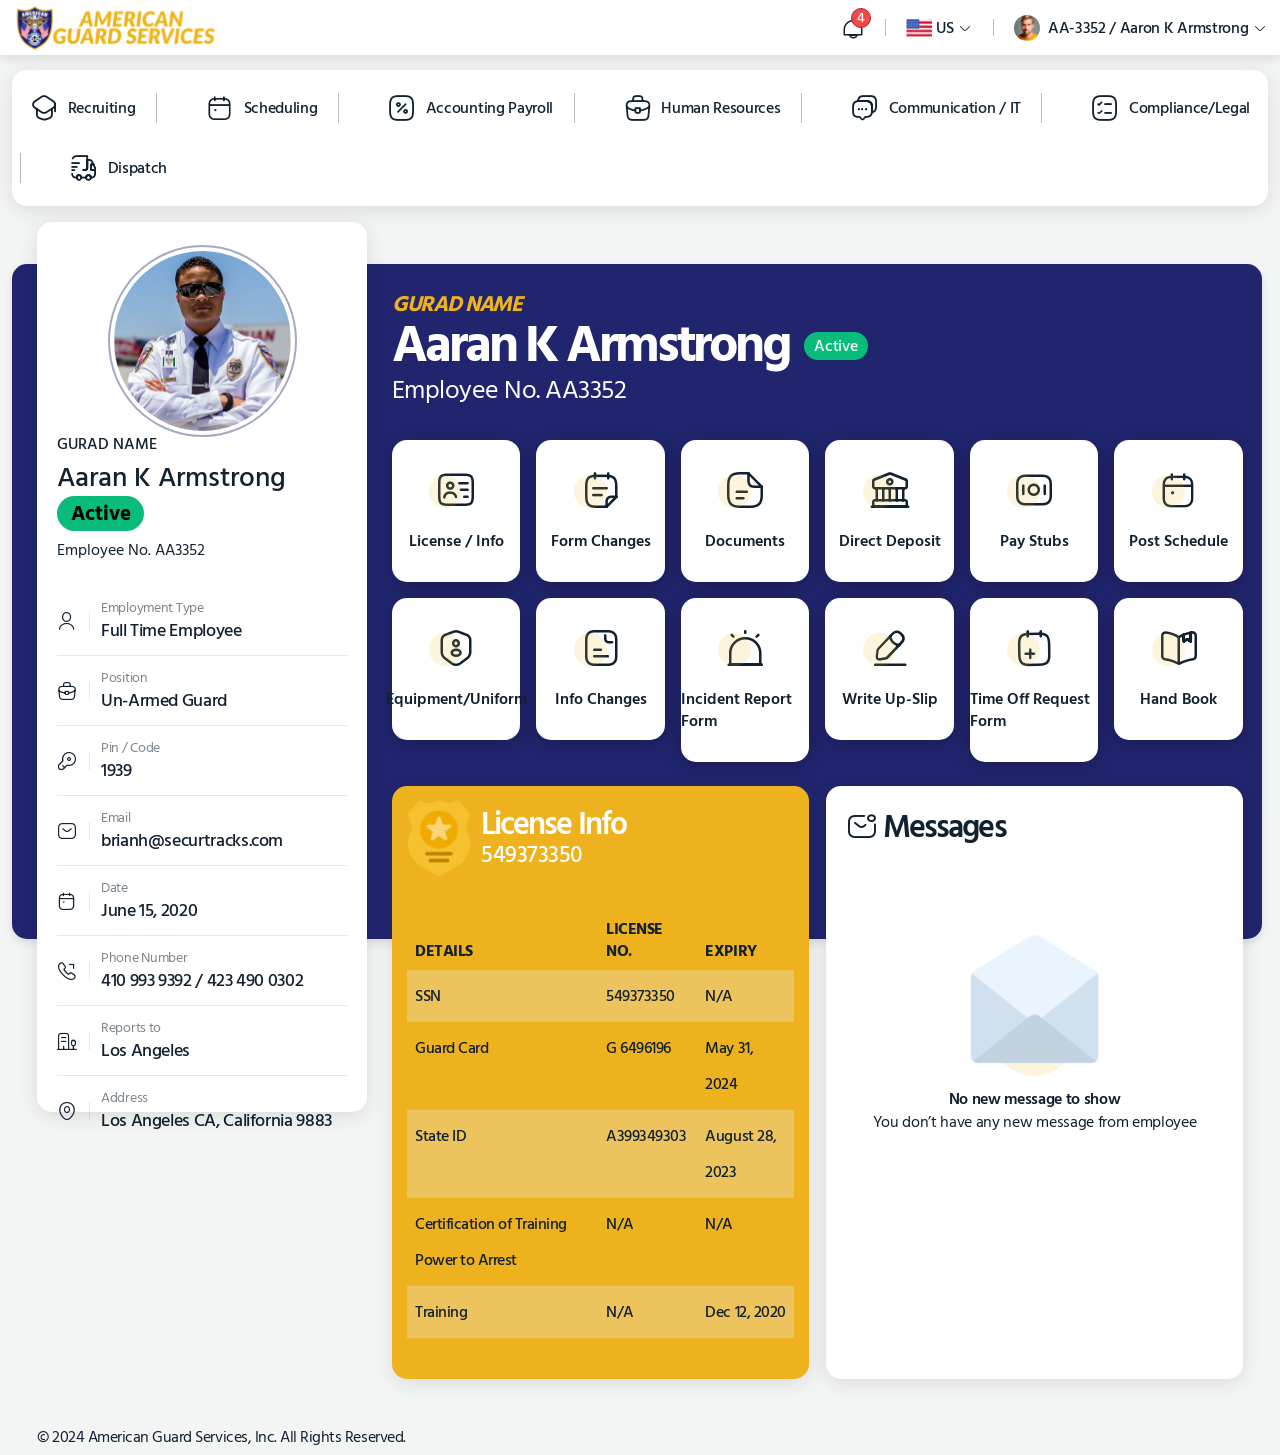
==== index.html @ 7088bd70 "files added" ====
<!DOCTYPE html>
<html lang="en">

<head>
    <meta charset="UTF-8" />
    <meta name="viewport" content="width=device-width, initial-scale=1.0" />
    <title>AGS</title>
    <link rel="stylesheet" href="../assets/styles/style.css" />
    <link href="https://file.myfontastic.com/HDX6MTUE9ffdudv8b3cxH4/icons.css" rel="stylesheet" />
</head>

<body>
    <header>
        <nav class="navbar top-nav">
            <div class="container-fluid">
                <a class="navbar-brand" href="#">
                    <img src="./assets/images/logo.svg" alt="logo" />
                </a>
                <ul class="navbar-nav">
                    <li>
                        <div class="notification">
                            <i class="icon-lamp-1"></i>
                            <span> 4 </span>
                            </d>
                    </li>
                    <li>

                        <div class="dropdown flag-dropdown">
                            <button class="btn dropdown-toggle" type="button" data-bs-toggle="dropdown"
                                aria-expanded="false">
                                <img src="./assets/images/us-flag.svg" alt="us flag" />
                                US
                            </button>
                            <ul class="dropdown-menu">
                                <li>
                                    <a class="dropdown-item" href="#">
                                        <img src="./assets/images/us-flag.svg" alt="us flag" />
                                        US
                                    </a>
                                </li>
                                <li>
                                    <a class="dropdown-item" href="#">
                                        <img src="./assets/images/canada.png" alt="us flag" />
                                        Canada
                                    </a>
                                </li>
                                <li>
                                    <a class="dropdown-item" href="#">
                                        <img src="./assets/images/denmark.png" alt="us flag" />
                                        Denmark
                                    </a>
                                </li>
                                <li>
                                    <a class="dropdown-item" href="#">
                                        <img src="./assets/images/france.png" alt="us flag" />
                                        France
                                    </a>
                                </li>
                                <li>
                                    <a class="dropdown-item" href="#">
                                        <img src="./assets/images/germany.png" alt="us flag" />
                                        Germany
                                    </a>
                                </li>
                                <li>
                                    <a class="dropdown-item" href="#">
                                        <img src="./assets/images/mexico.png" alt="us flag" />
                                        Mexio
                                    </a>
                                </li>
                                <li>
                                    <a class="dropdown-item" href="#">
                                        <img src="./assets/images/saudi-arabia.png" alt="us flag" />
                                        Saudi
                                    </a>
                                </li>
                                <li>
                                    <a class="dropdown-item" href="#">
                                        <img src="./assets/images/netherlands.png" alt="us flag" />
                                        Netherlands
                                    </a>
                                </li>
                                <li>
                                    <a class="dropdown-item" href="#">
                                        <img src="./assets/images/brazil.png" alt="us flag" />
                                        Brazil
                                    </a>
                                </li>
                                <li>
                                    <a class="dropdown-item" href="#">
                                        <img src="./assets/images/china.png" alt="us flag" />
                                        China
                                    </a>
                                </li>

                                <li>
                                    <a class="dropdown-item" href="#">
                                        <img src="./assets/images/european-union.png" alt="us flag" />
                                        EU Union
                                    </a>
                                </li>
                                <li>
                                    <a class="dropdown-item" href="#">
                                        <img src="./assets/images/pakistan.png" alt="us flag" />
                                        Pakistan
                                    </a>
                                </li>
                                <li>
                                    <a class="dropdown-item" href="#">
                                        <img src="./assets/images/palestine.png" alt="us flag" />
                                        Palestine
                                    </a>
                                </li>
                                <li>
                                    <a class="dropdown-item" href="#">
                                        <img src="./assets/images/philippines.png" alt="us flag" />
                                        Philippines
                                    </a>
                                </li>
                                <li>
                                    <a class="dropdown-item" href="#">
                                        <img src="./assets/images/sweden.png" alt="us flag" />
                                        Sweden
                                    </a>
                                </li>
                                <li>
                                    <a class="dropdown-item" href="#">
                                        <img src="./assets/images/united-arab-emirates.png" alt="us flag" />
                                        Arab Emirates
                                    </a>
                                </li>
                                <li>
                                    <a class="dropdown-item" href="#">
                                        <img src="./assets/images/united-kingdom.png" alt="us flag" />
                                        UK
                                    </a>
                                </li>
                            </ul>
                        </div>
                    </li>
                    <li>

                        <div class="dropdown flag-dropdown">
                            <button class="btn dropdown-toggle" type="button" data-bs-toggle="dropdown"
                                aria-expanded="false">
                                <img src="./assets/images/avatar.svg" class="me-2 rounded-5" alt="user avatar" />
                                <span class="avatar-user"> AA-3352 / Aaron K Armstrong </span>
                            </button>
                            <ul class="dropdown-menu right">
                                <li><a class="dropdown-item" href="#">Action</a></li>
                                <li><a class="dropdown-item" href="#">Another action</a></li>
                                <li><a class="dropdown-item" href="#">Something else here</a></li>
                            </ul>
                        </div>
                    </li>
                </ul>
            </div>
        </nav>
    </header>
    <div class="container-fluid mobile-menu">
        <!-- Toggle Button -->
        <button class="navbar-toggler d-lg-none d-xl-none d-md-none" type="button" data-bs-toggle="collapse"
            data-bs-target="#navbarMenu" aria-controls="navbarMenu" aria-expanded="false"
            aria-label="Toggle navigation">
            <span>
                <i class="icon-element-3"></i>
                Menu
            </span>
        </button>
        <!-- Menu -->
        <div class="collapse navbar-collapse d-md-block d-lg-block d-xl-block" id="navbarMenu">
            <div class="main_menu">
                <ul class="navbar-nav d-flex flex-wrap">
                    <li class="nav-item">
                        <a class="nav-link" href="#">
                            <i class="icon-teacher"></i> Recruiting
                        </a>
                    </li>
                    <li class="nav-item">
                        <a class="nav-link" href="#">
                            <i class="icon-calendar-3"></i> Scheduling
                        </a>
                    </li>
                    <li class="nav-item">
                        <a class="nav-link" href="#">
                            <i class="icon-percentage-square"></i> Accounting Payroll
                        </a>
                    </li>
                    <li class="nav-item">
                        <a class="nav-link" href="#">
                            <i class="icon-briefcase"></i> Human Resources
                        </a>
                    </li>
                    <li class="nav-item">
                        <a class="nav-link" href="#">
                            <i class="icon-messages"></i> Communication / IT
                        </a>
                    </li>
                    <li class="nav-item">
                        <a class="nav-link" href="#">
                            <i class="icon-task-square"></i> Compliance/Legal
                        </a>
                    </li>
                    <li class="nav-item">
                        <a class="nav-link" href="#">
                            <i class="icon-truck-fast"></i> Dispatch
                        </a>
                    </li>
                </ul>
            </div>
        </div>
    </div>
    <div class="container-fluid position-relative">
        <div class="backdrop"></div>
        <div class="d-flex align-content-center mt-3 flex-wrap position-relative z-1">
            <div class="side_panel">
                <div class="text-center">
                    <img src="./assets/images/profile_img.svg" class="rounded" alt="...">
                </div>
                <div class="heading">
                    <h6>GURAD NAME</h6>
                    <h3>Aaran K Armstrong
                        <span class="badge rounded-pill text-bg-success">Active</span>
                    </h3>
                    <p>Employee No. AA3352</p>
                </div>

                <ul class="profile_detail">
                    <li>
                        <i class="icon-user"></i>
                        <div>
                            <span>Employment Type</span>
                            Full Time Employee
                        </div>
                    </li>
                    <li>
                        <i class="icon-briefcase"></i>
                        <div>
                            <span>Position</span>
                            Un-Armed Guard
                        </div>
                    </li>
                    <li>
                        <i class="icon-key"></i>
                        <div>
                            <span>Pin / Code</span>
                            1939
                        </div>
                    </li>
                    <li>
                        <i class="icon-sms"></i>
                        <div>
                            <span>Email</span>
                            brianh@securtracks.com
                        </div>
                    </li>
                    <li>
                        <i class="icon-calendar-3"></i>
                        <div>
                            <span>Date</span>
                            June 15, 2020
                        </div>
                    </li>
                    <li>
                        <i class="icon-call-outgoing"></i>
                        <div>
                            <span>Phone Number</span>
                            410 993 9392 / 423 490 0302
                        </div>
                    </li>
                    <li>
                        <i class="icon-building-4"></i>
                        <div>
                            <span>Reports to</span>
                            Los Angeles
                        </div>
                    </li>
                    <li>
                        <i class="icon-location"></i>
                        <div>
                            <span>Address</span>
                            Los Angeles CA, California 9883
                        </div>
                    </li>
                </ul>

            </div>
            <div class="content_panel">
                <div class="heading">
                    <h6>GURAD NAME</h6>
                    <h3>Aaran K Armstrong
                        <span class="badge rounded-pill text-bg-success">Active</span>
                    </h3>
                    <p>Employee No. AA3352</p>
                </div>
                <div class="row g-3 mt-3">
                    <div class="col-xl-2 col-lg-2 col-md-4 col-12">
                        <div class="white_box">
                            <i class="icon-personalcard"></i>
                            <p>License / Info</p>
                        </div>
                    </div>
                    <div class="col-xl-2 col-lg-2 col-md-4 col-12">
                        <div class="white_box">
                            <i class="icon-stickynote"></i>
                            <p>Form Changes</p>
                        </div>
                    </div>
                    <div class="col-xl-2 col-lg-2 col-md-4 col-12">
                        <div class="white_box">
                            <i class="icon-document-text-1"></i>
                            <p>Documents</p>
                        </div>
                    </div>
                    <div class="col-xl-2 col-lg-2 col-md-4 col-12">
                        <div class="white_box">
                            <i class="icon-bank"></i>
                            <p>Direct Deposit</p>
                        </div>
                    </div>
                    <div class="col-xl-2 col-lg-2 col-md-4 col-12">
                        <div class="white_box">
                            <i class="icon-money"></i>
                            <p>Pay Stubs</p>
                        </div>
                    </div>
                    <div class="col-xl-2 col-lg-2 col-md-4 col-12">
                        <div class="white_box">
                            <i class="icon-calendar-3"></i>
                            <p>Post Schedule</p>
                        </div>
                    </div>


                    <div class="col-xl-2 col-lg-2 col-md-4 col-12">
                        <div class="white_box">
                            <i class="icon-security-user"></i>
                            <p>Equipment/Uniform</p>
                        </div>
                    </div>
                    <div class="col-xl-2 col-lg-2 col-md-4 col-12">
                        <div class="white_box">
                            <i class="icon-document-text"></i>
                            <p>Info Changes</p>
                        </div>
                    </div>
                    <div class="col-xl-2 col-lg-2 col-md-4 col-12">
                        <div class="white_box">
                            <i class="icon-alarm"></i>
                            <p>Incident Report Form</p>
                        </div>
                    </div>
                    <div class="col-xl-2 col-lg-2 col-md-4 col-12">
                        <div class="white_box">
                            <i class="icon-edit-2"></i>
                            <p>Write Up-Slip</p>
                        </div>
                    </div>
                    <div class="col-xl-2 col-lg-2 col-md-4 col-12">
                        <div class="white_box">
                            <i class="icon-note-add"></i>
                            <p>Time Off Request Form</p>
                        </div>
                    </div>
                    <div class="col-xl-2 col-lg-2 col-md-4 col-12">
                        <div class="white_box">
                            <i class="icon-book-saved"></i>
                            <p>Hand Book</p>
                        </div>
                    </div>

                </div>
                <div class="row gx-5 mt-4 info-container">
                    <div class="col-6 license-container">
                        <div class="d-flex align-items-center">
                            <span>
                                <img src="./assets/images/police-badge.svg" alt="">
                            </span>
                            <span>
                                <h4>
                                    License Info
                                </h4>
                                <h6>
                                    549373350
                                </h6>
                            </span>
                        </div>
                        <table class="table table-striped">
                            <thead>
                                <tr>
                                    <th scope="col">Details</th>
                                    <th scope="col">License No.</th>
                                    <th scope="col">Expiry</th>
                                </tr>
                            </thead>
                            <tbody>
                                <tr>
                                    <td>SSN</td>
                                    <td>549373350</td>
                                    <td>N/A</td>
                                </tr>
                                <tr>
                                    <td>Guard Card</td>
                                    <td>G 6496196</td>
                                    <td>May 31, 2024</td>
                                </tr>
                                <tr>
                                    <td>State ID</td>
                                    <td>A399349303</td>
                                    <td>August 28, 2023</td>
                                </tr>
                                <tr>
                                    <td>Certification of Training Power to Arrest </td>
                                    <td>N/A</td>
                                    <td>N/A</td>
                                </tr>
                                <tr>
                                    <td>Training</td>
                                    <td>N/A</td>
                                    <td>Dec 12, 2020</td>
                                </tr>
                            </tbody>
                        </table>
                    </div>
                    <div class="col-6 inbox-container">
                        <div class="d-flex align-items-center">
                            <i class="icon-sms-notification"></i>
                            <h4>Messages</h4>
                        </div>
                        <div class="inbox">
                            <div class="email-img">
                                <img src="./assets/images/open-email.svg" alt="">
                            </div>
                            <h6>
                                No new message to show
                            </h6>
                            <p>
                                You don’t have any new message from employee
                            </p>
                        </div>
                    </div>
                </div>
            </div>
        </div>

    </div>


    <footer>
        <div class="container-fluid">
            <p>© 2024 American Guard Services, Inc. All Rights Reserved.</p>
        </div>
    </footer>


    <script src="./node_modules/bootstrap/dist/js/bootstrap.min.js"></script>
    <script src="./node_modules/bootstrap/dist/js/bootstrap.bundle.js"></script>
</body>

</html>
---- assets/styles/style.css ----
@charset "UTF-8";
@import url("https://fonts.googleapis.com/css2?family=Hind+Madurai:wght@300;400;500;600;700&display=swap");
@import "./font-icon.css";
/*!
 * Bootstrap  v5.3.3 (https://getbootstrap.com/)
 * Copyright 2011-2024 The Bootstrap Authors
 * Licensed under MIT (https://github.com/twbs/bootstrap/blob/main/LICENSE)
 */
:root,
[data-bs-theme=light] {
  --bs-blue: #0d6efd;
  --bs-indigo: #6610f2;
  --bs-purple: #6f42c1;
  --bs-pink: #d63384;
  --bs-red: #dc3545;
  --bs-orange: #fd7e14;
  --bs-yellow: #EEB21E;
  --bs-green: #0ABC7C;
  --bs-teal: #20c997;
  --bs-cyan: #0dcaf0;
  --bs-black: #000;
  --bs-white: #fff;
  --bs-gray: #6c757d;
  --bs-gray-dark: #343a40;
  --bs-gray-100: #f3f4f4;
  --bs-gray-200: #e9ecef;
  --bs-gray-300: #dee2e6;
  --bs-gray-400: #ced4da;
  --bs-gray-500: #adb5bd;
  --bs-gray-600: #6c757d;
  --bs-gray-700: #495057;
  --bs-gray-800: #343a40;
  --bs-gray-900: #112130;
  --bs-primary: #0d6efd;
  --bs-secondary: #6c757d;
  --bs-success: #0ABC7C;
  --bs-info: #0dcaf0;
  --bs-warning: #EEB21E;
  --bs-danger: #dc3545;
  --bs-light: #f3f4f4;
  --bs-dark: #112130;
  --bs-primary-rgb: 13, 110, 253;
  --bs-secondary-rgb: 108, 117, 125;
  --bs-success-rgb: 10, 188, 124;
  --bs-info-rgb: 13, 202, 240;
  --bs-warning-rgb: 238, 178, 30;
  --bs-danger-rgb: 220, 53, 69;
  --bs-light-rgb: 243, 244, 244;
  --bs-dark-rgb: 17, 33, 48;
  --bs-primary-text-emphasis: #052c65;
  --bs-secondary-text-emphasis: #2b2f32;
  --bs-success-text-emphasis: #044b32;
  --bs-info-text-emphasis: #055160;
  --bs-warning-text-emphasis: #5f470c;
  --bs-danger-text-emphasis: #58151c;
  --bs-light-text-emphasis: #495057;
  --bs-dark-text-emphasis: #495057;
  --bs-primary-bg-subtle: #cfe2ff;
  --bs-secondary-bg-subtle: #e2e3e5;
  --bs-success-bg-subtle: #cef2e5;
  --bs-info-bg-subtle: #cff4fc;
  --bs-warning-bg-subtle: #fcf0d2;
  --bs-danger-bg-subtle: #f8d7da;
  --bs-light-bg-subtle: #f9fafa;
  --bs-dark-bg-subtle: #ced4da;
  --bs-primary-border-subtle: #9ec5fe;
  --bs-secondary-border-subtle: #c4c8cb;
  --bs-success-border-subtle: #9de4cb;
  --bs-info-border-subtle: #9eeaf9;
  --bs-warning-border-subtle: #f8e0a5;
  --bs-danger-border-subtle: #f1aeb5;
  --bs-light-border-subtle: #e9ecef;
  --bs-dark-border-subtle: #adb5bd;
  --bs-white-rgb: 255, 255, 255;
  --bs-black-rgb: 0, 0, 0;
  --bs-font-sans-serif: system-ui, -apple-system, "Segoe UI", Roboto, "Helvetica Neue", "Noto Sans", "Liberation Sans", Arial, sans-serif, "Apple Color Emoji", "Segoe UI Emoji", "Segoe UI Symbol", "Noto Color Emoji";
  --bs-font-monospace: SFMono-Regular, Menlo, Monaco, Consolas, "Liberation Mono", "Courier New", monospace;
  --bs-gradient: linear-gradient(180deg, rgba(255, 255, 255, 0.15), rgba(255, 255, 255, 0));
  --bs-body-font-family: var(--bs-font-sans-serif);
  --bs-body-font-size: 1rem;
  --bs-body-font-weight: 400;
  --bs-body-line-height: 1.5;
  --bs-body-color: #112130;
  --bs-body-color-rgb: 17, 33, 48;
  --bs-body-bg: #f3f4f4;
  --bs-body-bg-rgb: 243, 244, 244;
  --bs-emphasis-color: #000;
  --bs-emphasis-color-rgb: 0, 0, 0;
  --bs-secondary-color: rgba(17, 33, 48, 0.75);
  --bs-secondary-color-rgb: 17, 33, 48;
  --bs-secondary-bg: #e9ecef;
  --bs-secondary-bg-rgb: 233, 236, 239;
  --bs-tertiary-color: rgba(17, 33, 48, 0.5);
  --bs-tertiary-color-rgb: 17, 33, 48;
  --bs-tertiary-bg: #f3f4f4;
  --bs-tertiary-bg-rgb: 243, 244, 244;
  --bs-heading-color: inherit;
  --bs-link-color: #0d6efd;
  --bs-link-color-rgb: 13, 110, 253;
  --bs-link-decoration: underline;
  --bs-link-hover-color: #0a58ca;
  --bs-link-hover-color-rgb: 10, 88, 202;
  --bs-code-color: #d63384;
  --bs-highlight-color: #112130;
  --bs-highlight-bg: #fcf0d2;
  --bs-border-width: 1px;
  --bs-border-style: solid;
  --bs-border-color: #dee2e6;
  --bs-border-color-translucent: rgba(0, 0, 0, 0.175);
  --bs-border-radius: 0.375rem;
  --bs-border-radius-sm: 0.25rem;
  --bs-border-radius-lg: 0.5rem;
  --bs-border-radius-xl: 1rem;
  --bs-border-radius-xxl: 2rem;
  --bs-border-radius-2xl: var(--bs-border-radius-xxl);
  --bs-border-radius-pill: 50rem;
  --bs-box-shadow: 0 0.5rem 1rem rgba(0, 0, 0, 0.15);
  --bs-box-shadow-sm: 0 0.125rem 0.25rem rgba(0, 0, 0, 0.075);
  --bs-box-shadow-lg: 0 1rem 3rem rgba(0, 0, 0, 0.175);
  --bs-box-shadow-inset: inset 0 1px 2px rgba(0, 0, 0, 0.075);
  --bs-focus-ring-width: 0.25rem;
  --bs-focus-ring-opacity: 0.25;
  --bs-focus-ring-color: rgba(13, 110, 253, 0.25);
  --bs-form-valid-color: #0ABC7C;
  --bs-form-valid-border-color: #0ABC7C;
  --bs-form-invalid-color: #dc3545;
  --bs-form-invalid-border-color: #dc3545;
}

[data-bs-theme=dark] {
  color-scheme: dark;
  --bs-body-color: #dee2e6;
  --bs-body-color-rgb: 222, 226, 230;
  --bs-body-bg: #112130;
  --bs-body-bg-rgb: 17, 33, 48;
  --bs-emphasis-color: #fff;
  --bs-emphasis-color-rgb: 255, 255, 255;
  --bs-secondary-color: rgba(222, 226, 230, 0.75);
  --bs-secondary-color-rgb: 222, 226, 230;
  --bs-secondary-bg: #343a40;
  --bs-secondary-bg-rgb: 52, 58, 64;
  --bs-tertiary-color: rgba(222, 226, 230, 0.5);
  --bs-tertiary-color-rgb: 222, 226, 230;
  --bs-tertiary-bg: #232e38;
  --bs-tertiary-bg-rgb: 35, 46, 56;
  --bs-primary-text-emphasis: #6ea8fe;
  --bs-secondary-text-emphasis: #a7acb1;
  --bs-success-text-emphasis: #6cd7b0;
  --bs-info-text-emphasis: #6edff6;
  --bs-warning-text-emphasis: #f5d178;
  --bs-danger-text-emphasis: #ea868f;
  --bs-light-text-emphasis: #f3f4f4;
  --bs-dark-text-emphasis: #dee2e6;
  --bs-primary-bg-subtle: #031633;
  --bs-secondary-bg-subtle: #161719;
  --bs-success-bg-subtle: #022619;
  --bs-info-bg-subtle: #032830;
  --bs-warning-bg-subtle: #302406;
  --bs-danger-bg-subtle: #2c0b0e;
  --bs-light-bg-subtle: #343a40;
  --bs-dark-bg-subtle: #1a1d20;
  --bs-primary-border-subtle: #084298;
  --bs-secondary-border-subtle: #41464b;
  --bs-success-border-subtle: #06714a;
  --bs-info-border-subtle: #087990;
  --bs-warning-border-subtle: #8f6b12;
  --bs-danger-border-subtle: #842029;
  --bs-light-border-subtle: #495057;
  --bs-dark-border-subtle: #343a40;
  --bs-heading-color: inherit;
  --bs-link-color: #6ea8fe;
  --bs-link-hover-color: #8bb9fe;
  --bs-link-color-rgb: 110, 168, 254;
  --bs-link-hover-color-rgb: 139, 185, 254;
  --bs-code-color: #e685b5;
  --bs-highlight-color: #dee2e6;
  --bs-highlight-bg: #5f470c;
  --bs-border-color: #495057;
  --bs-border-color-translucent: rgba(255, 255, 255, 0.15);
  --bs-form-valid-color: #6cd7b0;
  --bs-form-valid-border-color: #6cd7b0;
  --bs-form-invalid-color: #ea868f;
  --bs-form-invalid-border-color: #ea868f;
}

*,
*::before,
*::after {
  box-sizing: border-box;
}

@media (prefers-reduced-motion: no-preference) {
  :root {
    scroll-behavior: smooth;
  }
}

body {
  margin: 0;
  font-family: var(--bs-body-font-family);
  font-size: var(--bs-body-font-size);
  font-weight: var(--bs-body-font-weight);
  line-height: var(--bs-body-line-height);
  color: var(--bs-body-color);
  text-align: var(--bs-body-text-align);
  background-color: var(--bs-body-bg);
  -webkit-text-size-adjust: 100%;
  -webkit-tap-highlight-color: rgba(0, 0, 0, 0);
}

hr {
  margin: 1rem 0;
  color: inherit;
  border: 0;
  border-top: var(--bs-border-width) solid;
  opacity: 0.25;
}

h6, .h6, h5, .h5, h4, .h4, h3, .h3, h2, .h2, h1, .h1 {
  margin-top: 0;
  margin-bottom: 0.5rem;
  font-weight: 500;
  line-height: 1.2;
  color: var(--bs-heading-color);
}

h1, .h1 {
  font-size: calc(1.375rem + 1.5vw);
}
@media (min-width: 1200px) {
  h1, .h1 {
    font-size: 2.5rem;
  }
}

h2, .h2 {
  font-size: calc(1.325rem + 0.9vw);
}
@media (min-width: 1200px) {
  h2, .h2 {
    font-size: 2rem;
  }
}

h3, .h3 {
  font-size: calc(1.3rem + 0.6vw);
}
@media (min-width: 1200px) {
  h3, .h3 {
    font-size: 1.75rem;
  }
}

h4, .h4 {
  font-size: calc(1.275rem + 0.3vw);
}
@media (min-width: 1200px) {
  h4, .h4 {
    font-size: 1.5rem;
  }
}

h5, .h5 {
  font-size: 1.25rem;
}

h6, .h6 {
  font-size: 1rem;
}

p {
  margin-top: 0;
  margin-bottom: 1rem;
}

abbr[title] {
  -webkit-text-decoration: underline dotted;
          text-decoration: underline dotted;
  cursor: help;
  -webkit-text-decoration-skip-ink: none;
          text-decoration-skip-ink: none;
}

address {
  margin-bottom: 1rem;
  font-style: normal;
  line-height: inherit;
}

ol,
ul {
  padding-left: 2rem;
}

ol,
ul,
dl {
  margin-top: 0;
  margin-bottom: 1rem;
}

ol ol,
ul ul,
ol ul,
ul ol {
  margin-bottom: 0;
}

dt {
  font-weight: 700;
}

dd {
  margin-bottom: 0.5rem;
  margin-left: 0;
}

blockquote {
  margin: 0 0 1rem;
}

b,
strong {
  font-weight: bolder;
}

small, .small {
  font-size: 0.875em;
}

mark, .mark {
  padding: 0.1875em;
  color: var(--bs-highlight-color);
  background-color: var(--bs-highlight-bg);
}

sub,
sup {
  position: relative;
  font-size: 0.75em;
  line-height: 0;
  vertical-align: baseline;
}

sub {
  bottom: -0.25em;
}

sup {
  top: -0.5em;
}

a {
  color: rgba(var(--bs-link-color-rgb), var(--bs-link-opacity, 1));
  text-decoration: underline;
}
a:hover {
  --bs-link-color-rgb: var(--bs-link-hover-color-rgb);
}

a:not([href]):not([class]), a:not([href]):not([class]):hover {
  color: inherit;
  text-decoration: none;
}

pre,
code,
kbd,
samp {
  font-family: var(--bs-font-monospace);
  font-size: 1em;
}

pre {
  display: block;
  margin-top: 0;
  margin-bottom: 1rem;
  overflow: auto;
  font-size: 0.875em;
}
pre code {
  font-size: inherit;
  color: inherit;
  word-break: normal;
}

code {
  font-size: 0.875em;
  color: var(--bs-code-color);
  word-wrap: break-word;
}
a > code {
  color: inherit;
}

kbd {
  padding: 0.1875rem 0.375rem;
  font-size: 0.875em;
  color: var(--bs-body-bg);
  background-color: var(--bs-body-color);
  border-radius: 0.25rem;
}
kbd kbd {
  padding: 0;
  font-size: 1em;
}

figure {
  margin: 0 0 1rem;
}

img,
svg {
  vertical-align: middle;
}

table {
  caption-side: bottom;
  border-collapse: collapse;
}

caption {
  padding-top: 0.5rem;
  padding-bottom: 0.5rem;
  color: var(--bs-secondary-color);
  text-align: left;
}

th {
  text-align: inherit;
  text-align: -webkit-match-parent;
}

thead,
tbody,
tfoot,
tr,
td,
th {
  border-color: inherit;
  border-style: solid;
  border-width: 0;
}

label {
  display: inline-block;
}

button {
  border-radius: 0;
}

button:focus:not(:focus-visible) {
  outline: 0;
}

input,
button,
select,
optgroup,
textarea {
  margin: 0;
  font-family: inherit;
  font-size: inherit;
  line-height: inherit;
}

button,
select {
  text-transform: none;
}

[role=button] {
  cursor: pointer;
}

select {
  word-wrap: normal;
}
select:disabled {
  opacity: 1;
}

[list]:not([type=date]):not([type=datetime-local]):not([type=month]):not([type=week]):not([type=time])::-webkit-calendar-picker-indicator {
  display: none !important;
}

button,
[type=button],
[type=reset],
[type=submit] {
  -webkit-appearance: button;
}
button:not(:disabled),
[type=button]:not(:disabled),
[type=reset]:not(:disabled),
[type=submit]:not(:disabled) {
  cursor: pointer;
}

::-moz-focus-inner {
  padding: 0;
  border-style: none;
}

textarea {
  resize: vertical;
}

fieldset {
  min-width: 0;
  padding: 0;
  margin: 0;
  border: 0;
}

legend {
  float: left;
  width: 100%;
  padding: 0;
  margin-bottom: 0.5rem;
  font-size: calc(1.275rem + 0.3vw);
  line-height: inherit;
}
@media (min-width: 1200px) {
  legend {
    font-size: 1.5rem;
  }
}
legend + * {
  clear: left;
}

::-webkit-datetime-edit-fields-wrapper,
::-webkit-datetime-edit-text,
::-webkit-datetime-edit-minute,
::-webkit-datetime-edit-hour-field,
::-webkit-datetime-edit-day-field,
::-webkit-datetime-edit-month-field,
::-webkit-datetime-edit-year-field {
  padding: 0;
}

::-webkit-inner-spin-button {
  height: auto;
}

[type=search] {
  -webkit-appearance: textfield;
  outline-offset: -2px;
}

/* rtl:raw:
[type="tel"],
[type="url"],
[type="email"],
[type="number"] {
  direction: ltr;
}
*/
::-webkit-search-decoration {
  -webkit-appearance: none;
}

::-webkit-color-swatch-wrapper {
  padding: 0;
}

::file-selector-button {
  font: inherit;
  -webkit-appearance: button;
}

output {
  display: inline-block;
}

iframe {
  border: 0;
}

summary {
  display: list-item;
  cursor: pointer;
}

progress {
  vertical-align: baseline;
}

[hidden] {
  display: none !important;
}

.lead {
  font-size: 1.25rem;
  font-weight: 300;
}

.display-1 {
  font-size: calc(1.625rem + 4.5vw);
  font-weight: 300;
  line-height: 1.2;
}
@media (min-width: 1200px) {
  .display-1 {
    font-size: 5rem;
  }
}

.display-2 {
  font-size: calc(1.575rem + 3.9vw);
  font-weight: 300;
  line-height: 1.2;
}
@media (min-width: 1200px) {
  .display-2 {
    font-size: 4.5rem;
  }
}

.display-3 {
  font-size: calc(1.525rem + 3.3vw);
  font-weight: 300;
  line-height: 1.2;
}
@media (min-width: 1200px) {
  .display-3 {
    font-size: 4rem;
  }
}

.display-4 {
  font-size: calc(1.475rem + 2.7vw);
  font-weight: 300;
  line-height: 1.2;
}
@media (min-width: 1200px) {
  .display-4 {
    font-size: 3.5rem;
  }
}

.display-5 {
  font-size: calc(1.425rem + 2.1vw);
  font-weight: 300;
  line-height: 1.2;
}
@media (min-width: 1200px) {
  .display-5 {
    font-size: 3rem;
  }
}

.display-6 {
  font-size: calc(1.375rem + 1.5vw);
  font-weight: 300;
  line-height: 1.2;
}
@media (min-width: 1200px) {
  .display-6 {
    font-size: 2.5rem;
  }
}

.list-unstyled {
  padding-left: 0;
  list-style: none;
}

.list-inline {
  padding-left: 0;
  list-style: none;
}

.list-inline-item {
  display: inline-block;
}
.list-inline-item:not(:last-child) {
  margin-right: 0.5rem;
}

.initialism {
  font-size: 0.875em;
  text-transform: uppercase;
}

.blockquote {
  margin-bottom: 1rem;
  font-size: 1.25rem;
}
.blockquote > :last-child {
  margin-bottom: 0;
}

.blockquote-footer {
  margin-top: -1rem;
  margin-bottom: 1rem;
  font-size: 0.875em;
  color: #6c757d;
}
.blockquote-footer::before {
  content: "— ";
}

.img-fluid {
  max-width: 100%;
  height: auto;
}

.img-thumbnail {
  padding: 0.25rem;
  background-color: var(--bs-body-bg);
  border: var(--bs-border-width) solid var(--bs-border-color);
  border-radius: var(--bs-border-radius);
  max-width: 100%;
  height: auto;
}

.figure {
  display: inline-block;
}

.figure-img {
  margin-bottom: 0.5rem;
  line-height: 1;
}

.figure-caption {
  font-size: 0.875em;
  color: var(--bs-secondary-color);
}

.container,
.container-fluid,
.container-xxl,
.container-xl,
.container-lg,
.container-md,
.container-sm {
  --bs-gutter-x: 1.5rem;
  --bs-gutter-y: 0;
  width: 100%;
  padding-right: calc(var(--bs-gutter-x) * 0.5);
  padding-left: calc(var(--bs-gutter-x) * 0.5);
  margin-right: auto;
  margin-left: auto;
}

@media (min-width: 576px) {
  .container-sm, .container {
    max-width: 540px;
  }
}
@media (min-width: 768px) {
  .container-md, .container-sm, .container {
    max-width: 720px;
  }
}
@media (min-width: 992px) {
  .container-lg, .container-md, .container-sm, .container {
    max-width: 960px;
  }
}
@media (min-width: 1200px) {
  .container-xl, .container-lg, .container-md, .container-sm, .container {
    max-width: 1140px;
  }
}
@media (min-width: 1400px) {
  .container-xxl, .container-xl, .container-lg, .container-md, .container-sm, .container {
    max-width: 1320px;
  }
}
:root {
  --bs-breakpoint-xs: 0;
  --bs-breakpoint-sm: 576px;
  --bs-breakpoint-md: 768px;
  --bs-breakpoint-lg: 992px;
  --bs-breakpoint-xl: 1200px;
  --bs-breakpoint-xxl: 1400px;
}

.row {
  --bs-gutter-x: 1.5rem;
  --bs-gutter-y: 0;
  display: flex;
  flex-wrap: wrap;
  margin-top: calc(-1 * var(--bs-gutter-y));
  margin-right: calc(-0.5 * var(--bs-gutter-x));
  margin-left: calc(-0.5 * var(--bs-gutter-x));
}
.row > * {
  flex-shrink: 0;
  width: 100%;
  max-width: 100%;
  padding-right: calc(var(--bs-gutter-x) * 0.5);
  padding-left: calc(var(--bs-gutter-x) * 0.5);
  margin-top: var(--bs-gutter-y);
}

.col {
  flex: 1 0 0%;
}

.row-cols-auto > * {
  flex: 0 0 auto;
  width: auto;
}

.row-cols-1 > * {
  flex: 0 0 auto;
  width: 100%;
}

.row-cols-2 > * {
  flex: 0 0 auto;
  width: 50%;
}

.row-cols-3 > * {
  flex: 0 0 auto;
  width: 33.33333333%;
}

.row-cols-4 > * {
  flex: 0 0 auto;
  width: 25%;
}

.row-cols-5 > * {
  flex: 0 0 auto;
  width: 20%;
}

.row-cols-6 > * {
  flex: 0 0 auto;
  width: 16.66666667%;
}

.col-auto {
  flex: 0 0 auto;
  width: auto;
}

.col-1 {
  flex: 0 0 auto;
  width: 8.33333333%;
}

.col-2 {
  flex: 0 0 auto;
  width: 16.66666667%;
}

.col-3 {
  flex: 0 0 auto;
  width: 25%;
}

.col-4 {
  flex: 0 0 auto;
  width: 33.33333333%;
}

.col-5 {
  flex: 0 0 auto;
  width: 41.66666667%;
}

.col-6 {
  flex: 0 0 auto;
  width: 50%;
}

.col-7 {
  flex: 0 0 auto;
  width: 58.33333333%;
}

.col-8 {
  flex: 0 0 auto;
  width: 66.66666667%;
}

.col-9 {
  flex: 0 0 auto;
  width: 75%;
}

.col-10 {
  flex: 0 0 auto;
  width: 83.33333333%;
}

.col-11 {
  flex: 0 0 auto;
  width: 91.66666667%;
}

.col-12 {
  flex: 0 0 auto;
  width: 100%;
}

.offset-1 {
  margin-left: 8.33333333%;
}

.offset-2 {
  margin-left: 16.66666667%;
}

.offset-3 {
  margin-left: 25%;
}

.offset-4 {
  margin-left: 33.33333333%;
}

.offset-5 {
  margin-left: 41.66666667%;
}

.offset-6 {
  margin-left: 50%;
}

.offset-7 {
  margin-left: 58.33333333%;
}

.offset-8 {
  margin-left: 66.66666667%;
}

.offset-9 {
  margin-left: 75%;
}

.offset-10 {
  margin-left: 83.33333333%;
}

.offset-11 {
  margin-left: 91.66666667%;
}

.g-0,
.gx-0 {
  --bs-gutter-x: 0;
}

.g-0,
.gy-0 {
  --bs-gutter-y: 0;
}

.g-1,
.gx-1 {
  --bs-gutter-x: 0.25rem;
}

.g-1,
.gy-1 {
  --bs-gutter-y: 0.25rem;
}

.g-2,
.gx-2 {
  --bs-gutter-x: 0.5rem;
}

.g-2,
.gy-2 {
  --bs-gutter-y: 0.5rem;
}

.g-3,
.gx-3 {
  --bs-gutter-x: 1rem;
}

.g-3,
.gy-3 {
  --bs-gutter-y: 1rem;
}

.g-4,
.gx-4 {
  --bs-gutter-x: 1.5rem;
}

.g-4,
.gy-4 {
  --bs-gutter-y: 1.5rem;
}

.g-5,
.gx-5 {
  --bs-gutter-x: 3rem;
}

.g-5,
.gy-5 {
  --bs-gutter-y: 3rem;
}

@media (min-width: 576px) {
  .col-sm {
    flex: 1 0 0%;
  }
  .row-cols-sm-auto > * {
    flex: 0 0 auto;
    width: auto;
  }
  .row-cols-sm-1 > * {
    flex: 0 0 auto;
    width: 100%;
  }
  .row-cols-sm-2 > * {
    flex: 0 0 auto;
    width: 50%;
  }
  .row-cols-sm-3 > * {
    flex: 0 0 auto;
    width: 33.33333333%;
  }
  .row-cols-sm-4 > * {
    flex: 0 0 auto;
    width: 25%;
  }
  .row-cols-sm-5 > * {
    flex: 0 0 auto;
    width: 20%;
  }
  .row-cols-sm-6 > * {
    flex: 0 0 auto;
    width: 16.66666667%;
  }
  .col-sm-auto {
    flex: 0 0 auto;
    width: auto;
  }
  .col-sm-1 {
    flex: 0 0 auto;
    width: 8.33333333%;
  }
  .col-sm-2 {
    flex: 0 0 auto;
    width: 16.66666667%;
  }
  .col-sm-3 {
    flex: 0 0 auto;
    width: 25%;
  }
  .col-sm-4 {
    flex: 0 0 auto;
    width: 33.33333333%;
  }
  .col-sm-5 {
    flex: 0 0 auto;
    width: 41.66666667%;
  }
  .col-sm-6 {
    flex: 0 0 auto;
    width: 50%;
  }
  .col-sm-7 {
    flex: 0 0 auto;
    width: 58.33333333%;
  }
  .col-sm-8 {
    flex: 0 0 auto;
    width: 66.66666667%;
  }
  .col-sm-9 {
    flex: 0 0 auto;
    width: 75%;
  }
  .col-sm-10 {
    flex: 0 0 auto;
    width: 83.33333333%;
  }
  .col-sm-11 {
    flex: 0 0 auto;
    width: 91.66666667%;
  }
  .col-sm-12 {
    flex: 0 0 auto;
    width: 100%;
  }
  .offset-sm-0 {
    margin-left: 0;
  }
  .offset-sm-1 {
    margin-left: 8.33333333%;
  }
  .offset-sm-2 {
    margin-left: 16.66666667%;
  }
  .offset-sm-3 {
    margin-left: 25%;
  }
  .offset-sm-4 {
    margin-left: 33.33333333%;
  }
  .offset-sm-5 {
    margin-left: 41.66666667%;
  }
  .offset-sm-6 {
    margin-left: 50%;
  }
  .offset-sm-7 {
    margin-left: 58.33333333%;
  }
  .offset-sm-8 {
    margin-left: 66.66666667%;
  }
  .offset-sm-9 {
    margin-left: 75%;
  }
  .offset-sm-10 {
    margin-left: 83.33333333%;
  }
  .offset-sm-11 {
    margin-left: 91.66666667%;
  }
  .g-sm-0,
  .gx-sm-0 {
    --bs-gutter-x: 0;
  }
  .g-sm-0,
  .gy-sm-0 {
    --bs-gutter-y: 0;
  }
  .g-sm-1,
  .gx-sm-1 {
    --bs-gutter-x: 0.25rem;
  }
  .g-sm-1,
  .gy-sm-1 {
    --bs-gutter-y: 0.25rem;
  }
  .g-sm-2,
  .gx-sm-2 {
    --bs-gutter-x: 0.5rem;
  }
  .g-sm-2,
  .gy-sm-2 {
    --bs-gutter-y: 0.5rem;
  }
  .g-sm-3,
  .gx-sm-3 {
    --bs-gutter-x: 1rem;
  }
  .g-sm-3,
  .gy-sm-3 {
    --bs-gutter-y: 1rem;
  }
  .g-sm-4,
  .gx-sm-4 {
    --bs-gutter-x: 1.5rem;
  }
  .g-sm-4,
  .gy-sm-4 {
    --bs-gutter-y: 1.5rem;
  }
  .g-sm-5,
  .gx-sm-5 {
    --bs-gutter-x: 3rem;
  }
  .g-sm-5,
  .gy-sm-5 {
    --bs-gutter-y: 3rem;
  }
}
@media (min-width: 768px) {
  .col-md {
    flex: 1 0 0%;
  }
  .row-cols-md-auto > * {
    flex: 0 0 auto;
    width: auto;
  }
  .row-cols-md-1 > * {
    flex: 0 0 auto;
    width: 100%;
  }
  .row-cols-md-2 > * {
    flex: 0 0 auto;
    width: 50%;
  }
  .row-cols-md-3 > * {
    flex: 0 0 auto;
    width: 33.33333333%;
  }
  .row-cols-md-4 > * {
    flex: 0 0 auto;
    width: 25%;
  }
  .row-cols-md-5 > * {
    flex: 0 0 auto;
    width: 20%;
  }
  .row-cols-md-6 > * {
    flex: 0 0 auto;
    width: 16.66666667%;
  }
  .col-md-auto {
    flex: 0 0 auto;
    width: auto;
  }
  .col-md-1 {
    flex: 0 0 auto;
    width: 8.33333333%;
  }
  .col-md-2 {
    flex: 0 0 auto;
    width: 16.66666667%;
  }
  .col-md-3 {
    flex: 0 0 auto;
    width: 25%;
  }
  .col-md-4 {
    flex: 0 0 auto;
    width: 33.33333333%;
  }
  .col-md-5 {
    flex: 0 0 auto;
    width: 41.66666667%;
  }
  .col-md-6 {
    flex: 0 0 auto;
    width: 50%;
  }
  .col-md-7 {
    flex: 0 0 auto;
    width: 58.33333333%;
  }
  .col-md-8 {
    flex: 0 0 auto;
    width: 66.66666667%;
  }
  .col-md-9 {
    flex: 0 0 auto;
    width: 75%;
  }
  .col-md-10 {
    flex: 0 0 auto;
    width: 83.33333333%;
  }
  .col-md-11 {
    flex: 0 0 auto;
    width: 91.66666667%;
  }
  .col-md-12 {
    flex: 0 0 auto;
    width: 100%;
  }
  .offset-md-0 {
    margin-left: 0;
  }
  .offset-md-1 {
    margin-left: 8.33333333%;
  }
  .offset-md-2 {
    margin-left: 16.66666667%;
  }
  .offset-md-3 {
    margin-left: 25%;
  }
  .offset-md-4 {
    margin-left: 33.33333333%;
  }
  .offset-md-5 {
    margin-left: 41.66666667%;
  }
  .offset-md-6 {
    margin-left: 50%;
  }
  .offset-md-7 {
    margin-left: 58.33333333%;
  }
  .offset-md-8 {
    margin-left: 66.66666667%;
  }
  .offset-md-9 {
    margin-left: 75%;
  }
  .offset-md-10 {
    margin-left: 83.33333333%;
  }
  .offset-md-11 {
    margin-left: 91.66666667%;
  }
  .g-md-0,
  .gx-md-0 {
    --bs-gutter-x: 0;
  }
  .g-md-0,
  .gy-md-0 {
    --bs-gutter-y: 0;
  }
  .g-md-1,
  .gx-md-1 {
    --bs-gutter-x: 0.25rem;
  }
  .g-md-1,
  .gy-md-1 {
    --bs-gutter-y: 0.25rem;
  }
  .g-md-2,
  .gx-md-2 {
    --bs-gutter-x: 0.5rem;
  }
  .g-md-2,
  .gy-md-2 {
    --bs-gutter-y: 0.5rem;
  }
  .g-md-3,
  .gx-md-3 {
    --bs-gutter-x: 1rem;
  }
  .g-md-3,
  .gy-md-3 {
    --bs-gutter-y: 1rem;
  }
  .g-md-4,
  .gx-md-4 {
    --bs-gutter-x: 1.5rem;
  }
  .g-md-4,
  .gy-md-4 {
    --bs-gutter-y: 1.5rem;
  }
  .g-md-5,
  .gx-md-5 {
    --bs-gutter-x: 3rem;
  }
  .g-md-5,
  .gy-md-5 {
    --bs-gutter-y: 3rem;
  }
}
@media (min-width: 992px) {
  .col-lg {
    flex: 1 0 0%;
  }
  .row-cols-lg-auto > * {
    flex: 0 0 auto;
    width: auto;
  }
  .row-cols-lg-1 > * {
    flex: 0 0 auto;
    width: 100%;
  }
  .row-cols-lg-2 > * {
    flex: 0 0 auto;
    width: 50%;
  }
  .row-cols-lg-3 > * {
    flex: 0 0 auto;
    width: 33.33333333%;
  }
  .row-cols-lg-4 > * {
    flex: 0 0 auto;
    width: 25%;
  }
  .row-cols-lg-5 > * {
    flex: 0 0 auto;
    width: 20%;
  }
  .row-cols-lg-6 > * {
    flex: 0 0 auto;
    width: 16.66666667%;
  }
  .col-lg-auto {
    flex: 0 0 auto;
    width: auto;
  }
  .col-lg-1 {
    flex: 0 0 auto;
    width: 8.33333333%;
  }
  .col-lg-2 {
    flex: 0 0 auto;
    width: 16.66666667%;
  }
  .col-lg-3 {
    flex: 0 0 auto;
    width: 25%;
  }
  .col-lg-4 {
    flex: 0 0 auto;
    width: 33.33333333%;
  }
  .col-lg-5 {
    flex: 0 0 auto;
    width: 41.66666667%;
  }
  .col-lg-6 {
    flex: 0 0 auto;
    width: 50%;
  }
  .col-lg-7 {
    flex: 0 0 auto;
    width: 58.33333333%;
  }
  .col-lg-8 {
    flex: 0 0 auto;
    width: 66.66666667%;
  }
  .col-lg-9 {
    flex: 0 0 auto;
    width: 75%;
  }
  .col-lg-10 {
    flex: 0 0 auto;
    width: 83.33333333%;
  }
  .col-lg-11 {
    flex: 0 0 auto;
    width: 91.66666667%;
  }
  .col-lg-12 {
    flex: 0 0 auto;
    width: 100%;
  }
  .offset-lg-0 {
    margin-left: 0;
  }
  .offset-lg-1 {
    margin-left: 8.33333333%;
  }
  .offset-lg-2 {
    margin-left: 16.66666667%;
  }
  .offset-lg-3 {
    margin-left: 25%;
  }
  .offset-lg-4 {
    margin-left: 33.33333333%;
  }
  .offset-lg-5 {
    margin-left: 41.66666667%;
  }
  .offset-lg-6 {
    margin-left: 50%;
  }
  .offset-lg-7 {
    margin-left: 58.33333333%;
  }
  .offset-lg-8 {
    margin-left: 66.66666667%;
  }
  .offset-lg-9 {
    margin-left: 75%;
  }
  .offset-lg-10 {
    margin-left: 83.33333333%;
  }
  .offset-lg-11 {
    margin-left: 91.66666667%;
  }
  .g-lg-0,
  .gx-lg-0 {
    --bs-gutter-x: 0;
  }
  .g-lg-0,
  .gy-lg-0 {
    --bs-gutter-y: 0;
  }
  .g-lg-1,
  .gx-lg-1 {
    --bs-gutter-x: 0.25rem;
  }
  .g-lg-1,
  .gy-lg-1 {
    --bs-gutter-y: 0.25rem;
  }
  .g-lg-2,
  .gx-lg-2 {
    --bs-gutter-x: 0.5rem;
  }
  .g-lg-2,
  .gy-lg-2 {
    --bs-gutter-y: 0.5rem;
  }
  .g-lg-3,
  .gx-lg-3 {
    --bs-gutter-x: 1rem;
  }
  .g-lg-3,
  .gy-lg-3 {
    --bs-gutter-y: 1rem;
  }
  .g-lg-4,
  .gx-lg-4 {
    --bs-gutter-x: 1.5rem;
  }
  .g-lg-4,
  .gy-lg-4 {
    --bs-gutter-y: 1.5rem;
  }
  .g-lg-5,
  .gx-lg-5 {
    --bs-gutter-x: 3rem;
  }
  .g-lg-5,
  .gy-lg-5 {
    --bs-gutter-y: 3rem;
  }
}
@media (min-width: 1200px) {
  .col-xl {
    flex: 1 0 0%;
  }
  .row-cols-xl-auto > * {
    flex: 0 0 auto;
    width: auto;
  }
  .row-cols-xl-1 > * {
    flex: 0 0 auto;
    width: 100%;
  }
  .row-cols-xl-2 > * {
    flex: 0 0 auto;
    width: 50%;
  }
  .row-cols-xl-3 > * {
    flex: 0 0 auto;
    width: 33.33333333%;
  }
  .row-cols-xl-4 > * {
    flex: 0 0 auto;
    width: 25%;
  }
  .row-cols-xl-5 > * {
    flex: 0 0 auto;
    width: 20%;
  }
  .row-cols-xl-6 > * {
    flex: 0 0 auto;
    width: 16.66666667%;
  }
  .col-xl-auto {
    flex: 0 0 auto;
    width: auto;
  }
  .col-xl-1 {
    flex: 0 0 auto;
    width: 8.33333333%;
  }
  .col-xl-2 {
    flex: 0 0 auto;
    width: 16.66666667%;
  }
  .col-xl-3 {
    flex: 0 0 auto;
    width: 25%;
  }
  .col-xl-4 {
    flex: 0 0 auto;
    width: 33.33333333%;
  }
  .col-xl-5 {
    flex: 0 0 auto;
    width: 41.66666667%;
  }
  .col-xl-6 {
    flex: 0 0 auto;
    width: 50%;
  }
  .col-xl-7 {
    flex: 0 0 auto;
    width: 58.33333333%;
  }
  .col-xl-8 {
    flex: 0 0 auto;
    width: 66.66666667%;
  }
  .col-xl-9 {
    flex: 0 0 auto;
    width: 75%;
  }
  .col-xl-10 {
    flex: 0 0 auto;
    width: 83.33333333%;
  }
  .col-xl-11 {
    flex: 0 0 auto;
    width: 91.66666667%;
  }
  .col-xl-12 {
    flex: 0 0 auto;
    width: 100%;
  }
  .offset-xl-0 {
    margin-left: 0;
  }
  .offset-xl-1 {
    margin-left: 8.33333333%;
  }
  .offset-xl-2 {
    margin-left: 16.66666667%;
  }
  .offset-xl-3 {
    margin-left: 25%;
  }
  .offset-xl-4 {
    margin-left: 33.33333333%;
  }
  .offset-xl-5 {
    margin-left: 41.66666667%;
  }
  .offset-xl-6 {
    margin-left: 50%;
  }
  .offset-xl-7 {
    margin-left: 58.33333333%;
  }
  .offset-xl-8 {
    margin-left: 66.66666667%;
  }
  .offset-xl-9 {
    margin-left: 75%;
  }
  .offset-xl-10 {
    margin-left: 83.33333333%;
  }
  .offset-xl-11 {
    margin-left: 91.66666667%;
  }
  .g-xl-0,
  .gx-xl-0 {
    --bs-gutter-x: 0;
  }
  .g-xl-0,
  .gy-xl-0 {
    --bs-gutter-y: 0;
  }
  .g-xl-1,
  .gx-xl-1 {
    --bs-gutter-x: 0.25rem;
  }
  .g-xl-1,
  .gy-xl-1 {
    --bs-gutter-y: 0.25rem;
  }
  .g-xl-2,
  .gx-xl-2 {
    --bs-gutter-x: 0.5rem;
  }
  .g-xl-2,
  .gy-xl-2 {
    --bs-gutter-y: 0.5rem;
  }
  .g-xl-3,
  .gx-xl-3 {
    --bs-gutter-x: 1rem;
  }
  .g-xl-3,
  .gy-xl-3 {
    --bs-gutter-y: 1rem;
  }
  .g-xl-4,
  .gx-xl-4 {
    --bs-gutter-x: 1.5rem;
  }
  .g-xl-4,
  .gy-xl-4 {
    --bs-gutter-y: 1.5rem;
  }
  .g-xl-5,
  .gx-xl-5 {
    --bs-gutter-x: 3rem;
  }
  .g-xl-5,
  .gy-xl-5 {
    --bs-gutter-y: 3rem;
  }
}
@media (min-width: 1400px) {
  .col-xxl {
    flex: 1 0 0%;
  }
  .row-cols-xxl-auto > * {
    flex: 0 0 auto;
    width: auto;
  }
  .row-cols-xxl-1 > * {
    flex: 0 0 auto;
    width: 100%;
  }
  .row-cols-xxl-2 > * {
    flex: 0 0 auto;
    width: 50%;
  }
  .row-cols-xxl-3 > * {
    flex: 0 0 auto;
    width: 33.33333333%;
  }
  .row-cols-xxl-4 > * {
    flex: 0 0 auto;
    width: 25%;
  }
  .row-cols-xxl-5 > * {
    flex: 0 0 auto;
    width: 20%;
  }
  .row-cols-xxl-6 > * {
    flex: 0 0 auto;
    width: 16.66666667%;
  }
  .col-xxl-auto {
    flex: 0 0 auto;
    width: auto;
  }
  .col-xxl-1 {
    flex: 0 0 auto;
    width: 8.33333333%;
  }
  .col-xxl-2 {
    flex: 0 0 auto;
    width: 16.66666667%;
  }
  .col-xxl-3 {
    flex: 0 0 auto;
    width: 25%;
  }
  .col-xxl-4 {
    flex: 0 0 auto;
    width: 33.33333333%;
  }
  .col-xxl-5 {
    flex: 0 0 auto;
    width: 41.66666667%;
  }
  .col-xxl-6 {
    flex: 0 0 auto;
    width: 50%;
  }
  .col-xxl-7 {
    flex: 0 0 auto;
    width: 58.33333333%;
  }
  .col-xxl-8 {
    flex: 0 0 auto;
    width: 66.66666667%;
  }
  .col-xxl-9 {
    flex: 0 0 auto;
    width: 75%;
  }
  .col-xxl-10 {
    flex: 0 0 auto;
    width: 83.33333333%;
  }
  .col-xxl-11 {
    flex: 0 0 auto;
    width: 91.66666667%;
  }
  .col-xxl-12 {
    flex: 0 0 auto;
    width: 100%;
  }
  .offset-xxl-0 {
    margin-left: 0;
  }
  .offset-xxl-1 {
    margin-left: 8.33333333%;
  }
  .offset-xxl-2 {
    margin-left: 16.66666667%;
  }
  .offset-xxl-3 {
    margin-left: 25%;
  }
  .offset-xxl-4 {
    margin-left: 33.33333333%;
  }
  .offset-xxl-5 {
    margin-left: 41.66666667%;
  }
  .offset-xxl-6 {
    margin-left: 50%;
  }
  .offset-xxl-7 {
    margin-left: 58.33333333%;
  }
  .offset-xxl-8 {
    margin-left: 66.66666667%;
  }
  .offset-xxl-9 {
    margin-left: 75%;
  }
  .offset-xxl-10 {
    margin-left: 83.33333333%;
  }
  .offset-xxl-11 {
    margin-left: 91.66666667%;
  }
  .g-xxl-0,
  .gx-xxl-0 {
    --bs-gutter-x: 0;
  }
  .g-xxl-0,
  .gy-xxl-0 {
    --bs-gutter-y: 0;
  }
  .g-xxl-1,
  .gx-xxl-1 {
    --bs-gutter-x: 0.25rem;
  }
  .g-xxl-1,
  .gy-xxl-1 {
    --bs-gutter-y: 0.25rem;
  }
  .g-xxl-2,
  .gx-xxl-2 {
    --bs-gutter-x: 0.5rem;
  }
  .g-xxl-2,
  .gy-xxl-2 {
    --bs-gutter-y: 0.5rem;
  }
  .g-xxl-3,
  .gx-xxl-3 {
    --bs-gutter-x: 1rem;
  }
  .g-xxl-3,
  .gy-xxl-3 {
    --bs-gutter-y: 1rem;
  }
  .g-xxl-4,
  .gx-xxl-4 {
    --bs-gutter-x: 1.5rem;
  }
  .g-xxl-4,
  .gy-xxl-4 {
    --bs-gutter-y: 1.5rem;
  }
  .g-xxl-5,
  .gx-xxl-5 {
    --bs-gutter-x: 3rem;
  }
  .g-xxl-5,
  .gy-xxl-5 {
    --bs-gutter-y: 3rem;
  }
}
.table {
  --bs-table-color-type: initial;
  --bs-table-bg-type: initial;
  --bs-table-color-state: initial;
  --bs-table-bg-state: initial;
  --bs-table-color: var(--bs-emphasis-color);
  --bs-table-bg: transparent !important;
  --bs-table-border-color: var(--bs-border-color);
  --bs-table-accent-bg: transparent;
  --bs-table-striped-color: var(--bs-emphasis-color);
  --bs-table-striped-bg: #ecc35c;
  --bs-table-active-color: var(--bs-emphasis-color);
  --bs-table-active-bg: rgba(var(--bs-emphasis-color-rgb), 0.1);
  --bs-table-hover-color: var(--bs-emphasis-color);
  --bs-table-hover-bg: rgba(var(--bs-emphasis-color-rgb), 0.075);
  width: 100%;
  margin-bottom: 1rem;
  vertical-align: top;
  border-color: var(--bs-table-border-color);
}
.table > :not(caption) > * > * {
  padding: 0.5rem 0.5rem;
  color: var(--bs-table-color-state, var(--bs-table-color-type, var(--bs-table-color)));
  background-color: var(--bs-table-bg);
  border-bottom-width: var(--bs-border-width);
  box-shadow: inset 0 0 0 9999px var(--bs-table-bg-state, var(--bs-table-bg-type, var(--bs-table-accent-bg)));
}
.table > tbody {
  vertical-align: inherit;
}
.table > thead {
  vertical-align: bottom;
}

.table-group-divider {
  border-top: calc(var(--bs-border-width) * 2) solid currentcolor;
}

.caption-top {
  caption-side: top;
}

.table-sm > :not(caption) > * > * {
  padding: 0.25rem 0.25rem;
}

.table-bordered > :not(caption) > * {
  border-width: var(--bs-border-width) 0;
}
.table-bordered > :not(caption) > * > * {
  border-width: 0 var(--bs-border-width);
}

.table-borderless > :not(caption) > * > * {
  border-bottom-width: 0;
}
.table-borderless > :not(:first-child) {
  border-top-width: 0;
}

.table-striped > tbody > tr:nth-of-type(odd) > * {
  --bs-table-color-type: var(--bs-table-striped-color);
  --bs-table-bg-type: var(--bs-table-striped-bg);
}

.table-striped-columns > :not(caption) > tr > :nth-child(even) {
  --bs-table-color-type: var(--bs-table-striped-color);
  --bs-table-bg-type: var(--bs-table-striped-bg);
}

.table-active {
  --bs-table-color-state: var(--bs-table-active-color);
  --bs-table-bg-state: var(--bs-table-active-bg);
}

.table-hover > tbody > tr:hover > * {
  --bs-table-color-state: var(--bs-table-hover-color);
  --bs-table-bg-state: var(--bs-table-hover-bg);
}

.table-primary {
  --bs-table-color: #000;
  --bs-table-bg: #cfe2ff;
  --bs-table-border-color: #a6b5cc;
  --bs-table-striped-bg: #c5d7f2;
  --bs-table-striped-color: #000;
  --bs-table-active-bg: #bacbe6;
  --bs-table-active-color: #000;
  --bs-table-hover-bg: #bfd1ec;
  --bs-table-hover-color: #000;
  color: var(--bs-table-color);
  border-color: var(--bs-table-border-color);
}

.table-secondary {
  --bs-table-color: #000;
  --bs-table-bg: #e2e3e5;
  --bs-table-border-color: #b5b6b7;
  --bs-table-striped-bg: #d7d8da;
  --bs-table-striped-color: #000;
  --bs-table-active-bg: #cbccce;
  --bs-table-active-color: #000;
  --bs-table-hover-bg: #d1d2d4;
  --bs-table-hover-color: #000;
  color: var(--bs-table-color);
  border-color: var(--bs-table-border-color);
}

.table-success {
  --bs-table-color: #000;
  --bs-table-bg: #cef2e5;
  --bs-table-border-color: #a5c2b7;
  --bs-table-striped-bg: #c4e6da;
  --bs-table-striped-color: #000;
  --bs-table-active-bg: #b9dace;
  --bs-table-active-color: #000;
  --bs-table-hover-bg: #bfe0d4;
  --bs-table-hover-color: #000;
  color: var(--bs-table-color);
  border-color: var(--bs-table-border-color);
}

.table-info {
  --bs-table-color: #000;
  --bs-table-bg: #cff4fc;
  --bs-table-border-color: #a6c3ca;
  --bs-table-striped-bg: #c5e8ef;
  --bs-table-striped-color: #000;
  --bs-table-active-bg: #badce3;
  --bs-table-active-color: #000;
  --bs-table-hover-bg: #bfe2e9;
  --bs-table-hover-color: #000;
  color: var(--bs-table-color);
  border-color: var(--bs-table-border-color);
}

.table-warning {
  --bs-table-color: #000;
  --bs-table-bg: #fcf0d2;
  --bs-table-border-color: #cac0a8;
  --bs-table-striped-bg: #efe4c8;
  --bs-table-striped-color: #000;
  --bs-table-active-bg: #e3d8bd;
  --bs-table-active-color: #000;
  --bs-table-hover-bg: #e9dec2;
  --bs-table-hover-color: #000;
  color: var(--bs-table-color);
  border-color: var(--bs-table-border-color);
}

.table-danger {
  --bs-table-color: #000;
  --bs-table-bg: #f8d7da;
  --bs-table-border-color: #c6acae;
  --bs-table-striped-bg: #eccccf;
  --bs-table-striped-color: #000;
  --bs-table-active-bg: #dfc2c4;
  --bs-table-active-color: #000;
  --bs-table-hover-bg: #e5c7ca;
  --bs-table-hover-color: #000;
  color: var(--bs-table-color);
  border-color: var(--bs-table-border-color);
}

.table-light {
  --bs-table-color: #000;
  --bs-table-bg: #f3f4f4;
  --bs-table-border-color: #c2c3c3;
  --bs-table-striped-bg: #e7e8e8;
  --bs-table-striped-color: #000;
  --bs-table-active-bg: #dbdcdc;
  --bs-table-active-color: #000;
  --bs-table-hover-bg: #e1e2e2;
  --bs-table-hover-color: #000;
  color: var(--bs-table-color);
  border-color: var(--bs-table-border-color);
}

.table-dark {
  --bs-table-color: #fff;
  --bs-table-bg: #112130;
  --bs-table-border-color: #414d59;
  --bs-table-striped-bg: #1d2c3a;
  --bs-table-striped-color: #fff;
  --bs-table-active-bg: #293745;
  --bs-table-active-color: #fff;
  --bs-table-hover-bg: #233240;
  --bs-table-hover-color: #fff;
  color: var(--bs-table-color);
  border-color: var(--bs-table-border-color);
}

.table-responsive {
  overflow-x: auto;
  -webkit-overflow-scrolling: touch;
}

@media (max-width: 575.98px) {
  .table-responsive-sm {
    overflow-x: auto;
    -webkit-overflow-scrolling: touch;
  }
}
@media (max-width: 767.98px) {
  .table-responsive-md {
    overflow-x: auto;
    -webkit-overflow-scrolling: touch;
  }
}
@media (max-width: 991.98px) {
  .table-responsive-lg {
    overflow-x: auto;
    -webkit-overflow-scrolling: touch;
  }
}
@media (max-width: 1199.98px) {
  .table-responsive-xl {
    overflow-x: auto;
    -webkit-overflow-scrolling: touch;
  }
}
@media (max-width: 1399.98px) {
  .table-responsive-xxl {
    overflow-x: auto;
    -webkit-overflow-scrolling: touch;
  }
}
.form-label {
  margin-bottom: 0.5rem;
}

.col-form-label {
  padding-top: calc(0.375rem + var(--bs-border-width));
  padding-bottom: calc(0.375rem + var(--bs-border-width));
  margin-bottom: 0;
  font-size: inherit;
  line-height: 1.5;
}

.col-form-label-lg {
  padding-top: calc(0.5rem + var(--bs-border-width));
  padding-bottom: calc(0.5rem + var(--bs-border-width));
  font-size: 1.25rem;
}

.col-form-label-sm {
  padding-top: calc(0.25rem + var(--bs-border-width));
  padding-bottom: calc(0.25rem + var(--bs-border-width));
  font-size: 0.875rem;
}

.form-text {
  margin-top: 0.25rem;
  font-size: 0.875em;
  color: var(--bs-secondary-color);
}

.form-control {
  display: block;
  width: 100%;
  padding: 0.375rem 0.75rem;
  font-size: 1rem;
  font-weight: 400;
  line-height: 1.5;
  color: var(--bs-body-color);
  -webkit-appearance: none;
     -moz-appearance: none;
          appearance: none;
  background-color: var(--bs-body-bg);
  background-clip: padding-box;
  border: var(--bs-border-width) solid var(--bs-border-color);
  border-radius: var(--bs-border-radius);
  transition: border-color 0.15s ease-in-out, box-shadow 0.15s ease-in-out;
}
@media (prefers-reduced-motion: reduce) {
  .form-control {
    transition: none;
  }
}
.form-control[type=file] {
  overflow: hidden;
}
.form-control[type=file]:not(:disabled):not([readonly]) {
  cursor: pointer;
}
.form-control:focus {
  color: var(--bs-body-color);
  background-color: var(--bs-body-bg);
  border-color: #86b7fe;
  outline: 0;
  box-shadow: 0 0 0 0.25rem rgba(13, 110, 253, 0.25);
}
.form-control::-webkit-date-and-time-value {
  min-width: 85px;
  height: 1.5em;
  margin: 0;
}
.form-control::-webkit-datetime-edit {
  display: block;
  padding: 0;
}
.form-control::-moz-placeholder {
  color: var(--bs-secondary-color);
  opacity: 1;
}
.form-control::placeholder {
  color: var(--bs-secondary-color);
  opacity: 1;
}
.form-control:disabled {
  background-color: var(--bs-secondary-bg);
  opacity: 1;
}
.form-control::file-selector-button {
  padding: 0.375rem 0.75rem;
  margin: -0.375rem -0.75rem;
  margin-inline-end: 0.75rem;
  color: var(--bs-body-color);
  background-color: var(--bs-tertiary-bg);
  pointer-events: none;
  border-color: inherit;
  border-style: solid;
  border-width: 0;
  border-inline-end-width: var(--bs-border-width);
  border-radius: 0;
  transition: color 0.15s ease-in-out, background-color 0.15s ease-in-out, border-color 0.15s ease-in-out, box-shadow 0.15s ease-in-out;
}
@media (prefers-reduced-motion: reduce) {
  .form-control::file-selector-button {
    transition: none;
  }
}
.form-control:hover:not(:disabled):not([readonly])::file-selector-button {
  background-color: var(--bs-secondary-bg);
}

.form-control-plaintext {
  display: block;
  width: 100%;
  padding: 0.375rem 0;
  margin-bottom: 0;
  line-height: 1.5;
  color: var(--bs-body-color);
  background-color: transparent;
  border: solid transparent;
  border-width: var(--bs-border-width) 0;
}
.form-control-plaintext:focus {
  outline: 0;
}
.form-control-plaintext.form-control-sm, .form-control-plaintext.form-control-lg {
  padding-right: 0;
  padding-left: 0;
}

.form-control-sm {
  min-height: calc(1.5em + 0.5rem + calc(var(--bs-border-width) * 2));
  padding: 0.25rem 0.5rem;
  font-size: 0.875rem;
  border-radius: var(--bs-border-radius-sm);
}
.form-control-sm::file-selector-button {
  padding: 0.25rem 0.5rem;
  margin: -0.25rem -0.5rem;
  margin-inline-end: 0.5rem;
}

.form-control-lg {
  min-height: calc(1.5em + 1rem + calc(var(--bs-border-width) * 2));
  padding: 0.5rem 1rem;
  font-size: 1.25rem;
  border-radius: var(--bs-border-radius-lg);
}
.form-control-lg::file-selector-button {
  padding: 0.5rem 1rem;
  margin: -0.5rem -1rem;
  margin-inline-end: 1rem;
}

textarea.form-control {
  min-height: calc(1.5em + 0.75rem + calc(var(--bs-border-width) * 2));
}
textarea.form-control-sm {
  min-height: calc(1.5em + 0.5rem + calc(var(--bs-border-width) * 2));
}
textarea.form-control-lg {
  min-height: calc(1.5em + 1rem + calc(var(--bs-border-width) * 2));
}

.form-control-color {
  width: 3rem;
  height: calc(1.5em + 0.75rem + calc(var(--bs-border-width) * 2));
  padding: 0.375rem;
}
.form-control-color:not(:disabled):not([readonly]) {
  cursor: pointer;
}
.form-control-color::-moz-color-swatch {
  border: 0 !important;
  border-radius: var(--bs-border-radius);
}
.form-control-color::-webkit-color-swatch {
  border: 0 !important;
  border-radius: var(--bs-border-radius);
}
.form-control-color.form-control-sm {
  height: calc(1.5em + 0.5rem + calc(var(--bs-border-width) * 2));
}
.form-control-color.form-control-lg {
  height: calc(1.5em + 1rem + calc(var(--bs-border-width) * 2));
}

.form-select {
  --bs-form-select-bg-img: url("data:image/svg+xml,%3csvg xmlns='http://www.w3.org/2000/svg' viewBox='0 0 16 16'%3e%3cpath fill='none' stroke='%23343a40' stroke-linecap='round' stroke-linejoin='round' stroke-width='2' d='m2 5 6 6 6-6'/%3e%3c/svg%3e");
  display: block;
  width: 100%;
  padding: 0.375rem 2.25rem 0.375rem 0.75rem;
  font-size: 1rem;
  font-weight: 400;
  line-height: 1.5;
  color: var(--bs-body-color);
  -webkit-appearance: none;
     -moz-appearance: none;
          appearance: none;
  background-color: var(--bs-body-bg);
  background-image: var(--bs-form-select-bg-img), var(--bs-form-select-bg-icon, none);
  background-repeat: no-repeat;
  background-position: right 0.75rem center;
  background-size: 16px 12px;
  border: var(--bs-border-width) solid var(--bs-border-color);
  border-radius: var(--bs-border-radius);
  transition: border-color 0.15s ease-in-out, box-shadow 0.15s ease-in-out;
}
@media (prefers-reduced-motion: reduce) {
  .form-select {
    transition: none;
  }
}
.form-select:focus {
  border-color: #86b7fe;
  outline: 0;
  box-shadow: 0 0 0 0.25rem rgba(13, 110, 253, 0.25);
}
.form-select[multiple], .form-select[size]:not([size="1"]) {
  padding-right: 0.75rem;
  background-image: none;
}
.form-select:disabled {
  background-color: var(--bs-secondary-bg);
}
.form-select:-moz-focusring {
  color: transparent;
  text-shadow: 0 0 0 var(--bs-body-color);
}

.form-select-sm {
  padding-top: 0.25rem;
  padding-bottom: 0.25rem;
  padding-left: 0.5rem;
  font-size: 0.875rem;
  border-radius: var(--bs-border-radius-sm);
}

.form-select-lg {
  padding-top: 0.5rem;
  padding-bottom: 0.5rem;
  padding-left: 1rem;
  font-size: 1.25rem;
  border-radius: var(--bs-border-radius-lg);
}

[data-bs-theme=dark] .form-select {
  --bs-form-select-bg-img: url("data:image/svg+xml,%3csvg xmlns='http://www.w3.org/2000/svg' viewBox='0 0 16 16'%3e%3cpath fill='none' stroke='%23dee2e6' stroke-linecap='round' stroke-linejoin='round' stroke-width='2' d='m2 5 6 6 6-6'/%3e%3c/svg%3e");
}

.form-check {
  display: block;
  min-height: 1.5rem;
  padding-left: 1.5em;
  margin-bottom: 0.125rem;
}
.form-check .form-check-input {
  float: left;
  margin-left: -1.5em;
}

.form-check-reverse {
  padding-right: 1.5em;
  padding-left: 0;
  text-align: right;
}
.form-check-reverse .form-check-input {
  float: right;
  margin-right: -1.5em;
  margin-left: 0;
}

.form-check-input {
  --bs-form-check-bg: var(--bs-body-bg);
  flex-shrink: 0;
  width: 1em;
  height: 1em;
  margin-top: 0.25em;
  vertical-align: top;
  -webkit-appearance: none;
     -moz-appearance: none;
          appearance: none;
  background-color: var(--bs-form-check-bg);
  background-image: var(--bs-form-check-bg-image);
  background-repeat: no-repeat;
  background-position: center;
  background-size: contain;
  border: var(--bs-border-width) solid var(--bs-border-color);
  -webkit-print-color-adjust: exact;
          print-color-adjust: exact;
}
.form-check-input[type=checkbox] {
  border-radius: 0.25em;
}
.form-check-input[type=radio] {
  border-radius: 50%;
}
.form-check-input:active {
  filter: brightness(90%);
}
.form-check-input:focus {
  border-color: #86b7fe;
  outline: 0;
  box-shadow: 0 0 0 0.25rem rgba(13, 110, 253, 0.25);
}
.form-check-input:checked {
  background-color: #0d6efd;
  border-color: #0d6efd;
}
.form-check-input:checked[type=checkbox] {
  --bs-form-check-bg-image: url("data:image/svg+xml,%3csvg xmlns='http://www.w3.org/2000/svg' viewBox='0 0 20 20'%3e%3cpath fill='none' stroke='%23fff' stroke-linecap='round' stroke-linejoin='round' stroke-width='3' d='m6 10 3 3 6-6'/%3e%3c/svg%3e");
}
.form-check-input:checked[type=radio] {
  --bs-form-check-bg-image: url("data:image/svg+xml,%3csvg xmlns='http://www.w3.org/2000/svg' viewBox='-4 -4 8 8'%3e%3ccircle r='2' fill='%23fff'/%3e%3c/svg%3e");
}
.form-check-input[type=checkbox]:indeterminate {
  background-color: #0d6efd;
  border-color: #0d6efd;
  --bs-form-check-bg-image: url("data:image/svg+xml,%3csvg xmlns='http://www.w3.org/2000/svg' viewBox='0 0 20 20'%3e%3cpath fill='none' stroke='%23fff' stroke-linecap='round' stroke-linejoin='round' stroke-width='3' d='M6 10h8'/%3e%3c/svg%3e");
}
.form-check-input:disabled {
  pointer-events: none;
  filter: none;
  opacity: 0.5;
}
.form-check-input[disabled] ~ .form-check-label, .form-check-input:disabled ~ .form-check-label {
  cursor: default;
  opacity: 0.5;
}

.form-switch {
  padding-left: 2.5em;
}
.form-switch .form-check-input {
  --bs-form-switch-bg: url("data:image/svg+xml,%3csvg xmlns='http://www.w3.org/2000/svg' viewBox='-4 -4 8 8'%3e%3ccircle r='3' fill='rgba%280, 0, 0, 0.25%29'/%3e%3c/svg%3e");
  width: 2em;
  margin-left: -2.5em;
  background-image: var(--bs-form-switch-bg);
  background-position: left center;
  border-radius: 2em;
  transition: background-position 0.15s ease-in-out;
}
@media (prefers-reduced-motion: reduce) {
  .form-switch .form-check-input {
    transition: none;
  }
}
.form-switch .form-check-input:focus {
  --bs-form-switch-bg: url("data:image/svg+xml,%3csvg xmlns='http://www.w3.org/2000/svg' viewBox='-4 -4 8 8'%3e%3ccircle r='3' fill='%2386b7fe'/%3e%3c/svg%3e");
}
.form-switch .form-check-input:checked {
  background-position: right center;
  --bs-form-switch-bg: url("data:image/svg+xml,%3csvg xmlns='http://www.w3.org/2000/svg' viewBox='-4 -4 8 8'%3e%3ccircle r='3' fill='%23fff'/%3e%3c/svg%3e");
}
.form-switch.form-check-reverse {
  padding-right: 2.5em;
  padding-left: 0;
}
.form-switch.form-check-reverse .form-check-input {
  margin-right: -2.5em;
  margin-left: 0;
}

.form-check-inline {
  display: inline-block;
  margin-right: 1rem;
}

.btn-check {
  position: absolute;
  clip: rect(0, 0, 0, 0);
  pointer-events: none;
}
.btn-check[disabled] + .btn, .btn-check:disabled + .btn {
  pointer-events: none;
  filter: none;
  opacity: 0.65;
}

[data-bs-theme=dark] .form-switch .form-check-input:not(:checked):not(:focus) {
  --bs-form-switch-bg: url("data:image/svg+xml,%3csvg xmlns='http://www.w3.org/2000/svg' viewBox='-4 -4 8 8'%3e%3ccircle r='3' fill='rgba%28255, 255, 255, 0.25%29'/%3e%3c/svg%3e");
}

.form-range {
  width: 100%;
  height: 1.5rem;
  padding: 0;
  -webkit-appearance: none;
     -moz-appearance: none;
          appearance: none;
  background-color: transparent;
}
.form-range:focus {
  outline: 0;
}
.form-range:focus::-webkit-slider-thumb {
  box-shadow: 0 0 0 1px #f3f4f4, 0 0 0 0.25rem rgba(13, 110, 253, 0.25);
}
.form-range:focus::-moz-range-thumb {
  box-shadow: 0 0 0 1px #f3f4f4, 0 0 0 0.25rem rgba(13, 110, 253, 0.25);
}
.form-range::-moz-focus-outer {
  border: 0;
}
.form-range::-webkit-slider-thumb {
  width: 1rem;
  height: 1rem;
  margin-top: -0.25rem;
  -webkit-appearance: none;
          appearance: none;
  background-color: #0d6efd;
  border: 0;
  border-radius: 1rem;
  -webkit-transition: background-color 0.15s ease-in-out, border-color 0.15s ease-in-out, box-shadow 0.15s ease-in-out;
  transition: background-color 0.15s ease-in-out, border-color 0.15s ease-in-out, box-shadow 0.15s ease-in-out;
}
@media (prefers-reduced-motion: reduce) {
  .form-range::-webkit-slider-thumb {
    -webkit-transition: none;
    transition: none;
  }
}
.form-range::-webkit-slider-thumb:active {
  background-color: #b6d4fe;
}
.form-range::-webkit-slider-runnable-track {
  width: 100%;
  height: 0.5rem;
  color: transparent;
  cursor: pointer;
  background-color: var(--bs-secondary-bg);
  border-color: transparent;
  border-radius: 1rem;
}
.form-range::-moz-range-thumb {
  width: 1rem;
  height: 1rem;
  -moz-appearance: none;
       appearance: none;
  background-color: #0d6efd;
  border: 0;
  border-radius: 1rem;
  -moz-transition: background-color 0.15s ease-in-out, border-color 0.15s ease-in-out, box-shadow 0.15s ease-in-out;
  transition: background-color 0.15s ease-in-out, border-color 0.15s ease-in-out, box-shadow 0.15s ease-in-out;
}
@media (prefers-reduced-motion: reduce) {
  .form-range::-moz-range-thumb {
    -moz-transition: none;
    transition: none;
  }
}
.form-range::-moz-range-thumb:active {
  background-color: #b6d4fe;
}
.form-range::-moz-range-track {
  width: 100%;
  height: 0.5rem;
  color: transparent;
  cursor: pointer;
  background-color: var(--bs-secondary-bg);
  border-color: transparent;
  border-radius: 1rem;
}
.form-range:disabled {
  pointer-events: none;
}
.form-range:disabled::-webkit-slider-thumb {
  background-color: var(--bs-secondary-color);
}
.form-range:disabled::-moz-range-thumb {
  background-color: var(--bs-secondary-color);
}

.form-floating {
  position: relative;
}
.form-floating > .form-control,
.form-floating > .form-control-plaintext,
.form-floating > .form-select {
  height: calc(3.5rem + calc(var(--bs-border-width) * 2));
  min-height: calc(3.5rem + calc(var(--bs-border-width) * 2));
  line-height: 1.25;
}
.form-floating > label {
  position: absolute;
  top: 0;
  left: 0;
  z-index: 2;
  height: 100%;
  padding: 1rem 0.75rem;
  overflow: hidden;
  text-align: start;
  text-overflow: ellipsis;
  white-space: nowrap;
  pointer-events: none;
  border: var(--bs-border-width) solid transparent;
  transform-origin: 0 0;
  transition: opacity 0.1s ease-in-out, transform 0.1s ease-in-out;
}
@media (prefers-reduced-motion: reduce) {
  .form-floating > label {
    transition: none;
  }
}
.form-floating > .form-control,
.form-floating > .form-control-plaintext {
  padding: 1rem 0.75rem;
}
.form-floating > .form-control::-moz-placeholder, .form-floating > .form-control-plaintext::-moz-placeholder {
  color: transparent;
}
.form-floating > .form-control::placeholder,
.form-floating > .form-control-plaintext::placeholder {
  color: transparent;
}
.form-floating > .form-control:not(:-moz-placeholder-shown), .form-floating > .form-control-plaintext:not(:-moz-placeholder-shown) {
  padding-top: 1.625rem;
  padding-bottom: 0.625rem;
}
.form-floating > .form-control:focus, .form-floating > .form-control:not(:placeholder-shown),
.form-floating > .form-control-plaintext:focus,
.form-floating > .form-control-plaintext:not(:placeholder-shown) {
  padding-top: 1.625rem;
  padding-bottom: 0.625rem;
}
.form-floating > .form-control:-webkit-autofill,
.form-floating > .form-control-plaintext:-webkit-autofill {
  padding-top: 1.625rem;
  padding-bottom: 0.625rem;
}
.form-floating > .form-select {
  padding-top: 1.625rem;
  padding-bottom: 0.625rem;
}
.form-floating > .form-control:not(:-moz-placeholder-shown) ~ label {
  color: rgba(var(--bs-body-color-rgb), 0.65);
  transform: scale(0.85) translateY(-0.5rem) translateX(0.15rem);
}
.form-floating > .form-control:focus ~ label,
.form-floating > .form-control:not(:placeholder-shown) ~ label,
.form-floating > .form-control-plaintext ~ label,
.form-floating > .form-select ~ label {
  color: rgba(var(--bs-body-color-rgb), 0.65);
  transform: scale(0.85) translateY(-0.5rem) translateX(0.15rem);
}
.form-floating > .form-control:not(:-moz-placeholder-shown) ~ label::after {
  position: absolute;
  inset: 1rem 0.375rem;
  z-index: -1;
  height: 1.5em;
  content: "";
  background-color: var(--bs-body-bg);
  border-radius: var(--bs-border-radius);
}
.form-floating > .form-control:focus ~ label::after,
.form-floating > .form-control:not(:placeholder-shown) ~ label::after,
.form-floating > .form-control-plaintext ~ label::after,
.form-floating > .form-select ~ label::after {
  position: absolute;
  inset: 1rem 0.375rem;
  z-index: -1;
  height: 1.5em;
  content: "";
  background-color: var(--bs-body-bg);
  border-radius: var(--bs-border-radius);
}
.form-floating > .form-control:-webkit-autofill ~ label {
  color: rgba(var(--bs-body-color-rgb), 0.65);
  transform: scale(0.85) translateY(-0.5rem) translateX(0.15rem);
}
.form-floating > .form-control-plaintext ~ label {
  border-width: var(--bs-border-width) 0;
}
.form-floating > :disabled ~ label,
.form-floating > .form-control:disabled ~ label {
  color: #6c757d;
}
.form-floating > :disabled ~ label::after,
.form-floating > .form-control:disabled ~ label::after {
  background-color: var(--bs-secondary-bg);
}

.input-group {
  position: relative;
  display: flex;
  flex-wrap: wrap;
  align-items: stretch;
  width: 100%;
}
.input-group > .form-control,
.input-group > .form-select,
.input-group > .form-floating {
  position: relative;
  flex: 1 1 auto;
  width: 1%;
  min-width: 0;
}
.input-group > .form-control:focus,
.input-group > .form-select:focus,
.input-group > .form-floating:focus-within {
  z-index: 5;
}
.input-group .btn {
  position: relative;
  z-index: 2;
}
.input-group .btn:focus {
  z-index: 5;
}

.input-group-text {
  display: flex;
  align-items: center;
  padding: 0.375rem 0.75rem;
  font-size: 1rem;
  font-weight: 400;
  line-height: 1.5;
  color: var(--bs-body-color);
  text-align: center;
  white-space: nowrap;
  background-color: var(--bs-tertiary-bg);
  border: var(--bs-border-width) solid var(--bs-border-color);
  border-radius: var(--bs-border-radius);
}

.input-group-lg > .form-control,
.input-group-lg > .form-select,
.input-group-lg > .input-group-text,
.input-group-lg > .btn {
  padding: 0.5rem 1rem;
  font-size: 1.25rem;
  border-radius: var(--bs-border-radius-lg);
}

.input-group-sm > .form-control,
.input-group-sm > .form-select,
.input-group-sm > .input-group-text,
.input-group-sm > .btn {
  padding: 0.25rem 0.5rem;
  font-size: 0.875rem;
  border-radius: var(--bs-border-radius-sm);
}

.input-group-lg > .form-select,
.input-group-sm > .form-select {
  padding-right: 3rem;
}

.input-group:not(.has-validation) > :not(:last-child):not(.dropdown-toggle):not(.dropdown-menu):not(.form-floating),
.input-group:not(.has-validation) > .dropdown-toggle:nth-last-child(n+3),
.input-group:not(.has-validation) > .form-floating:not(:last-child) > .form-control,
.input-group:not(.has-validation) > .form-floating:not(:last-child) > .form-select {
  border-top-right-radius: 0;
  border-bottom-right-radius: 0;
}
.input-group.has-validation > :nth-last-child(n+3):not(.dropdown-toggle):not(.dropdown-menu):not(.form-floating),
.input-group.has-validation > .dropdown-toggle:nth-last-child(n+4),
.input-group.has-validation > .form-floating:nth-last-child(n+3) > .form-control,
.input-group.has-validation > .form-floating:nth-last-child(n+3) > .form-select {
  border-top-right-radius: 0;
  border-bottom-right-radius: 0;
}
.input-group > :not(:first-child):not(.dropdown-menu):not(.valid-tooltip):not(.valid-feedback):not(.invalid-tooltip):not(.invalid-feedback) {
  margin-left: calc(var(--bs-border-width) * -1);
  border-top-left-radius: 0;
  border-bottom-left-radius: 0;
}
.input-group > .form-floating:not(:first-child) > .form-control,
.input-group > .form-floating:not(:first-child) > .form-select {
  border-top-left-radius: 0;
  border-bottom-left-radius: 0;
}

.valid-feedback {
  display: none;
  width: 100%;
  margin-top: 0.25rem;
  font-size: 0.875em;
  color: var(--bs-form-valid-color);
}

.valid-tooltip {
  position: absolute;
  top: 100%;
  z-index: 5;
  display: none;
  max-width: 100%;
  padding: 0.25rem 0.5rem;
  margin-top: 0.1rem;
  font-size: 0.875rem;
  color: #fff;
  background-color: var(--bs-success);
  border-radius: var(--bs-border-radius);
}

.was-validated :valid ~ .valid-feedback,
.was-validated :valid ~ .valid-tooltip,
.is-valid ~ .valid-feedback,
.is-valid ~ .valid-tooltip {
  display: block;
}

.was-validated .form-control:valid, .form-control.is-valid {
  border-color: var(--bs-form-valid-border-color);
  padding-right: calc(1.5em + 0.75rem);
  background-image: url("data:image/svg+xml,%3csvg xmlns='http://www.w3.org/2000/svg' viewBox='0 0 8 8'%3e%3cpath fill='%230ABC7C' d='M2.3 6.73.6 4.53c-.4-1.04.46-1.4 1.1-.8l1.1 1.4 3.4-3.8c.6-.63 1.6-.27 1.2.7l-4 4.6c-.43.5-.8.4-1.1.1z'/%3e%3c/svg%3e");
  background-repeat: no-repeat;
  background-position: right calc(0.375em + 0.1875rem) center;
  background-size: calc(0.75em + 0.375rem) calc(0.75em + 0.375rem);
}
.was-validated .form-control:valid:focus, .form-control.is-valid:focus {
  border-color: var(--bs-form-valid-border-color);
  box-shadow: 0 0 0 0.25rem rgba(var(--bs-success-rgb), 0.25);
}

.was-validated textarea.form-control:valid, textarea.form-control.is-valid {
  padding-right: calc(1.5em + 0.75rem);
  background-position: top calc(0.375em + 0.1875rem) right calc(0.375em + 0.1875rem);
}

.was-validated .form-select:valid, .form-select.is-valid {
  border-color: var(--bs-form-valid-border-color);
}
.was-validated .form-select:valid:not([multiple]):not([size]), .was-validated .form-select:valid:not([multiple])[size="1"], .form-select.is-valid:not([multiple]):not([size]), .form-select.is-valid:not([multiple])[size="1"] {
  --bs-form-select-bg-icon: url("data:image/svg+xml,%3csvg xmlns='http://www.w3.org/2000/svg' viewBox='0 0 8 8'%3e%3cpath fill='%230ABC7C' d='M2.3 6.73.6 4.53c-.4-1.04.46-1.4 1.1-.8l1.1 1.4 3.4-3.8c.6-.63 1.6-.27 1.2.7l-4 4.6c-.43.5-.8.4-1.1.1z'/%3e%3c/svg%3e");
  padding-right: 4.125rem;
  background-position: right 0.75rem center, center right 2.25rem;
  background-size: 16px 12px, calc(0.75em + 0.375rem) calc(0.75em + 0.375rem);
}
.was-validated .form-select:valid:focus, .form-select.is-valid:focus {
  border-color: var(--bs-form-valid-border-color);
  box-shadow: 0 0 0 0.25rem rgba(var(--bs-success-rgb), 0.25);
}

.was-validated .form-control-color:valid, .form-control-color.is-valid {
  width: calc(3rem + calc(1.5em + 0.75rem));
}

.was-validated .form-check-input:valid, .form-check-input.is-valid {
  border-color: var(--bs-form-valid-border-color);
}
.was-validated .form-check-input:valid:checked, .form-check-input.is-valid:checked {
  background-color: var(--bs-form-valid-color);
}
.was-validated .form-check-input:valid:focus, .form-check-input.is-valid:focus {
  box-shadow: 0 0 0 0.25rem rgba(var(--bs-success-rgb), 0.25);
}
.was-validated .form-check-input:valid ~ .form-check-label, .form-check-input.is-valid ~ .form-check-label {
  color: var(--bs-form-valid-color);
}

.form-check-inline .form-check-input ~ .valid-feedback {
  margin-left: 0.5em;
}

.was-validated .input-group > .form-control:not(:focus):valid, .input-group > .form-control:not(:focus).is-valid,
.was-validated .input-group > .form-select:not(:focus):valid,
.input-group > .form-select:not(:focus).is-valid,
.was-validated .input-group > .form-floating:not(:focus-within):valid,
.input-group > .form-floating:not(:focus-within).is-valid {
  z-index: 3;
}

.invalid-feedback {
  display: none;
  width: 100%;
  margin-top: 0.25rem;
  font-size: 0.875em;
  color: var(--bs-form-invalid-color);
}

.invalid-tooltip {
  position: absolute;
  top: 100%;
  z-index: 5;
  display: none;
  max-width: 100%;
  padding: 0.25rem 0.5rem;
  margin-top: 0.1rem;
  font-size: 0.875rem;
  color: #fff;
  background-color: var(--bs-danger);
  border-radius: var(--bs-border-radius);
}

.was-validated :invalid ~ .invalid-feedback,
.was-validated :invalid ~ .invalid-tooltip,
.is-invalid ~ .invalid-feedback,
.is-invalid ~ .invalid-tooltip {
  display: block;
}

.was-validated .form-control:invalid, .form-control.is-invalid {
  border-color: var(--bs-form-invalid-border-color);
  padding-right: calc(1.5em + 0.75rem);
  background-image: url("data:image/svg+xml,%3csvg xmlns='http://www.w3.org/2000/svg' viewBox='0 0 12 12' width='12' height='12' fill='none' stroke='%23dc3545'%3e%3ccircle cx='6' cy='6' r='4.5'/%3e%3cpath stroke-linejoin='round' d='M5.8 3.6h.4L6 6.5z'/%3e%3ccircle cx='6' cy='8.2' r='.6' fill='%23dc3545' stroke='none'/%3e%3c/svg%3e");
  background-repeat: no-repeat;
  background-position: right calc(0.375em + 0.1875rem) center;
  background-size: calc(0.75em + 0.375rem) calc(0.75em + 0.375rem);
}
.was-validated .form-control:invalid:focus, .form-control.is-invalid:focus {
  border-color: var(--bs-form-invalid-border-color);
  box-shadow: 0 0 0 0.25rem rgba(var(--bs-danger-rgb), 0.25);
}

.was-validated textarea.form-control:invalid, textarea.form-control.is-invalid {
  padding-right: calc(1.5em + 0.75rem);
  background-position: top calc(0.375em + 0.1875rem) right calc(0.375em + 0.1875rem);
}

.was-validated .form-select:invalid, .form-select.is-invalid {
  border-color: var(--bs-form-invalid-border-color);
}
.was-validated .form-select:invalid:not([multiple]):not([size]), .was-validated .form-select:invalid:not([multiple])[size="1"], .form-select.is-invalid:not([multiple]):not([size]), .form-select.is-invalid:not([multiple])[size="1"] {
  --bs-form-select-bg-icon: url("data:image/svg+xml,%3csvg xmlns='http://www.w3.org/2000/svg' viewBox='0 0 12 12' width='12' height='12' fill='none' stroke='%23dc3545'%3e%3ccircle cx='6' cy='6' r='4.5'/%3e%3cpath stroke-linejoin='round' d='M5.8 3.6h.4L6 6.5z'/%3e%3ccircle cx='6' cy='8.2' r='.6' fill='%23dc3545' stroke='none'/%3e%3c/svg%3e");
  padding-right: 4.125rem;
  background-position: right 0.75rem center, center right 2.25rem;
  background-size: 16px 12px, calc(0.75em + 0.375rem) calc(0.75em + 0.375rem);
}
.was-validated .form-select:invalid:focus, .form-select.is-invalid:focus {
  border-color: var(--bs-form-invalid-border-color);
  box-shadow: 0 0 0 0.25rem rgba(var(--bs-danger-rgb), 0.25);
}

.was-validated .form-control-color:invalid, .form-control-color.is-invalid {
  width: calc(3rem + calc(1.5em + 0.75rem));
}

.was-validated .form-check-input:invalid, .form-check-input.is-invalid {
  border-color: var(--bs-form-invalid-border-color);
}
.was-validated .form-check-input:invalid:checked, .form-check-input.is-invalid:checked {
  background-color: var(--bs-form-invalid-color);
}
.was-validated .form-check-input:invalid:focus, .form-check-input.is-invalid:focus {
  box-shadow: 0 0 0 0.25rem rgba(var(--bs-danger-rgb), 0.25);
}
.was-validated .form-check-input:invalid ~ .form-check-label, .form-check-input.is-invalid ~ .form-check-label {
  color: var(--bs-form-invalid-color);
}

.form-check-inline .form-check-input ~ .invalid-feedback {
  margin-left: 0.5em;
}

.was-validated .input-group > .form-control:not(:focus):invalid, .input-group > .form-control:not(:focus).is-invalid,
.was-validated .input-group > .form-select:not(:focus):invalid,
.input-group > .form-select:not(:focus).is-invalid,
.was-validated .input-group > .form-floating:not(:focus-within):invalid,
.input-group > .form-floating:not(:focus-within).is-invalid {
  z-index: 4;
}

.btn {
  --bs-btn-padding-x: 0.75rem;
  --bs-btn-padding-y: 0.375rem;
  --bs-btn-font-family: ;
  --bs-btn-font-size: 1rem;
  --bs-btn-font-weight: 400;
  --bs-btn-line-height: 1.5;
  --bs-btn-color: var(--bs-body-color);
  --bs-btn-bg: transparent;
  --bs-btn-border-width: var(--bs-border-width);
  --bs-btn-border-color: transparent;
  --bs-btn-border-radius: var(--bs-border-radius);
  --bs-btn-hover-border-color: transparent;
  --bs-btn-box-shadow: inset 0 1px 0 rgba(255, 255, 255, 0.15), 0 1px 1px rgba(0, 0, 0, 0.075);
  --bs-btn-disabled-opacity: 0.65;
  --bs-btn-focus-box-shadow: 0 0 0 0.25rem rgba(var(--bs-btn-focus-shadow-rgb), .5);
  display: inline-block;
  padding: var(--bs-btn-padding-y) var(--bs-btn-padding-x);
  font-family: var(--bs-btn-font-family);
  font-size: var(--bs-btn-font-size);
  font-weight: var(--bs-btn-font-weight);
  line-height: var(--bs-btn-line-height);
  color: var(--bs-btn-color);
  text-align: center;
  text-decoration: none;
  vertical-align: middle;
  cursor: pointer;
  -webkit-user-select: none;
     -moz-user-select: none;
          user-select: none;
  border: var(--bs-btn-border-width) solid var(--bs-btn-border-color);
  border-radius: var(--bs-btn-border-radius);
  background-color: var(--bs-btn-bg);
  transition: color 0.15s ease-in-out, background-color 0.15s ease-in-out, border-color 0.15s ease-in-out, box-shadow 0.15s ease-in-out;
}
@media (prefers-reduced-motion: reduce) {
  .btn {
    transition: none;
  }
}
.btn:hover {
  color: var(--bs-btn-hover-color);
  background-color: var(--bs-btn-hover-bg);
  border-color: var(--bs-btn-hover-border-color);
}
.btn-check + .btn:hover {
  color: var(--bs-btn-color);
  background-color: var(--bs-btn-bg);
  border-color: var(--bs-btn-border-color);
}
.btn:focus-visible {
  color: var(--bs-btn-hover-color);
  background-color: var(--bs-btn-hover-bg);
  border-color: var(--bs-btn-hover-border-color);
  outline: 0;
  box-shadow: var(--bs-btn-focus-box-shadow);
}
.btn-check:focus-visible + .btn {
  border-color: var(--bs-btn-hover-border-color);
  outline: 0;
  box-shadow: var(--bs-btn-focus-box-shadow);
}
.btn-check:checked + .btn, :not(.btn-check) + .btn:active, .btn:first-child:active, .btn.active, .btn.show {
  color: var(--bs-btn-active-color);
  background-color: var(--bs-btn-active-bg);
  border-color: var(--bs-btn-active-border-color);
}
.btn-check:checked + .btn:focus-visible, :not(.btn-check) + .btn:active:focus-visible, .btn:first-child:active:focus-visible, .btn.active:focus-visible, .btn.show:focus-visible {
  box-shadow: var(--bs-btn-focus-box-shadow);
}
.btn-check:checked:focus-visible + .btn {
  box-shadow: var(--bs-btn-focus-box-shadow);
}
.btn:disabled, .btn.disabled, fieldset:disabled .btn {
  color: var(--bs-btn-disabled-color);
  pointer-events: none;
  background-color: var(--bs-btn-disabled-bg);
  border-color: var(--bs-btn-disabled-border-color);
  opacity: var(--bs-btn-disabled-opacity);
}

.btn-primary {
  --bs-btn-color: #fff;
  --bs-btn-bg: #0d6efd;
  --bs-btn-border-color: #0d6efd;
  --bs-btn-hover-color: #fff;
  --bs-btn-hover-bg: #0b5ed7;
  --bs-btn-hover-border-color: #0a58ca;
  --bs-btn-focus-shadow-rgb: 49, 132, 253;
  --bs-btn-active-color: #fff;
  --bs-btn-active-bg: #0a58ca;
  --bs-btn-active-border-color: #0a53be;
  --bs-btn-active-shadow: inset 0 3px 5px rgba(0, 0, 0, 0.125);
  --bs-btn-disabled-color: #fff;
  --bs-btn-disabled-bg: #0d6efd;
  --bs-btn-disabled-border-color: #0d6efd;
}

.btn-secondary {
  --bs-btn-color: #fff;
  --bs-btn-bg: #6c757d;
  --bs-btn-border-color: #6c757d;
  --bs-btn-hover-color: #fff;
  --bs-btn-hover-bg: #5c636a;
  --bs-btn-hover-border-color: #565e64;
  --bs-btn-focus-shadow-rgb: 130, 138, 145;
  --bs-btn-active-color: #fff;
  --bs-btn-active-bg: #565e64;
  --bs-btn-active-border-color: #51585e;
  --bs-btn-active-shadow: inset 0 3px 5px rgba(0, 0, 0, 0.125);
  --bs-btn-disabled-color: #fff;
  --bs-btn-disabled-bg: #6c757d;
  --bs-btn-disabled-border-color: #6c757d;
}

.btn-success {
  --bs-btn-color: #000;
  --bs-btn-bg: #0ABC7C;
  --bs-btn-border-color: #0ABC7C;
  --bs-btn-hover-color: #000;
  --bs-btn-hover-bg: #2fc690;
  --bs-btn-hover-border-color: #23c389;
  --bs-btn-focus-shadow-rgb: 9, 160, 105;
  --bs-btn-active-color: #000;
  --bs-btn-active-bg: #3bc996;
  --bs-btn-active-border-color: #23c389;
  --bs-btn-active-shadow: inset 0 3px 5px rgba(0, 0, 0, 0.125);
  --bs-btn-disabled-color: #000;
  --bs-btn-disabled-bg: #0ABC7C;
  --bs-btn-disabled-border-color: #0ABC7C;
}

.btn-info {
  --bs-btn-color: #000;
  --bs-btn-bg: #0dcaf0;
  --bs-btn-border-color: #0dcaf0;
  --bs-btn-hover-color: #000;
  --bs-btn-hover-bg: #31d2f2;
  --bs-btn-hover-border-color: #25cff2;
  --bs-btn-focus-shadow-rgb: 11, 172, 204;
  --bs-btn-active-color: #000;
  --bs-btn-active-bg: #3dd5f3;
  --bs-btn-active-border-color: #25cff2;
  --bs-btn-active-shadow: inset 0 3px 5px rgba(0, 0, 0, 0.125);
  --bs-btn-disabled-color: #000;
  --bs-btn-disabled-bg: #0dcaf0;
  --bs-btn-disabled-border-color: #0dcaf0;
}

.btn-warning {
  --bs-btn-color: #000;
  --bs-btn-bg: #EEB21E;
  --bs-btn-border-color: #EEB21E;
  --bs-btn-hover-color: #000;
  --bs-btn-hover-bg: #f1be40;
  --bs-btn-hover-border-color: #f0ba35;
  --bs-btn-focus-shadow-rgb: 202, 151, 26;
  --bs-btn-active-color: #000;
  --bs-btn-active-bg: #f1c14b;
  --bs-btn-active-border-color: #f0ba35;
  --bs-btn-active-shadow: inset 0 3px 5px rgba(0, 0, 0, 0.125);
  --bs-btn-disabled-color: #000;
  --bs-btn-disabled-bg: #EEB21E;
  --bs-btn-disabled-border-color: #EEB21E;
}

.btn-danger {
  --bs-btn-color: #fff;
  --bs-btn-bg: #dc3545;
  --bs-btn-border-color: #dc3545;
  --bs-btn-hover-color: #fff;
  --bs-btn-hover-bg: #bb2d3b;
  --bs-btn-hover-border-color: #b02a37;
  --bs-btn-focus-shadow-rgb: 225, 83, 97;
  --bs-btn-active-color: #fff;
  --bs-btn-active-bg: #b02a37;
  --bs-btn-active-border-color: #a52834;
  --bs-btn-active-shadow: inset 0 3px 5px rgba(0, 0, 0, 0.125);
  --bs-btn-disabled-color: #fff;
  --bs-btn-disabled-bg: #dc3545;
  --bs-btn-disabled-border-color: #dc3545;
}

.btn-light {
  --bs-btn-color: #000;
  --bs-btn-bg: #f3f4f4;
  --bs-btn-border-color: #f3f4f4;
  --bs-btn-hover-color: #000;
  --bs-btn-hover-bg: #cfcfcf;
  --bs-btn-hover-border-color: #c2c3c3;
  --bs-btn-focus-shadow-rgb: 207, 207, 207;
  --bs-btn-active-color: #000;
  --bs-btn-active-bg: #c2c3c3;
  --bs-btn-active-border-color: #b6b7b7;
  --bs-btn-active-shadow: inset 0 3px 5px rgba(0, 0, 0, 0.125);
  --bs-btn-disabled-color: #000;
  --bs-btn-disabled-bg: #f3f4f4;
  --bs-btn-disabled-border-color: #f3f4f4;
}

.btn-dark {
  --bs-btn-color: #fff;
  --bs-btn-bg: #112130;
  --bs-btn-border-color: #112130;
  --bs-btn-hover-color: #fff;
  --bs-btn-hover-bg: #35424f;
  --bs-btn-hover-border-color: #293745;
  --bs-btn-focus-shadow-rgb: 53, 66, 79;
  --bs-btn-active-color: #fff;
  --bs-btn-active-bg: #414d59;
  --bs-btn-active-border-color: #293745;
  --bs-btn-active-shadow: inset 0 3px 5px rgba(0, 0, 0, 0.125);
  --bs-btn-disabled-color: #fff;
  --bs-btn-disabled-bg: #112130;
  --bs-btn-disabled-border-color: #112130;
}

.btn-outline-primary {
  --bs-btn-color: #0d6efd;
  --bs-btn-border-color: #0d6efd;
  --bs-btn-hover-color: #fff;
  --bs-btn-hover-bg: #0d6efd;
  --bs-btn-hover-border-color: #0d6efd;
  --bs-btn-focus-shadow-rgb: 13, 110, 253;
  --bs-btn-active-color: #fff;
  --bs-btn-active-bg: #0d6efd;
  --bs-btn-active-border-color: #0d6efd;
  --bs-btn-active-shadow: inset 0 3px 5px rgba(0, 0, 0, 0.125);
  --bs-btn-disabled-color: #0d6efd;
  --bs-btn-disabled-bg: transparent;
  --bs-btn-disabled-border-color: #0d6efd;
  --bs-gradient: none;
}

.btn-outline-secondary {
  --bs-btn-color: #6c757d;
  --bs-btn-border-color: #6c757d;
  --bs-btn-hover-color: #fff;
  --bs-btn-hover-bg: #6c757d;
  --bs-btn-hover-border-color: #6c757d;
  --bs-btn-focus-shadow-rgb: 108, 117, 125;
  --bs-btn-active-color: #fff;
  --bs-btn-active-bg: #6c757d;
  --bs-btn-active-border-color: #6c757d;
  --bs-btn-active-shadow: inset 0 3px 5px rgba(0, 0, 0, 0.125);
  --bs-btn-disabled-color: #6c757d;
  --bs-btn-disabled-bg: transparent;
  --bs-btn-disabled-border-color: #6c757d;
  --bs-gradient: none;
}

.btn-outline-success {
  --bs-btn-color: #0ABC7C;
  --bs-btn-border-color: #0ABC7C;
  --bs-btn-hover-color: #000;
  --bs-btn-hover-bg: #0ABC7C;
  --bs-btn-hover-border-color: #0ABC7C;
  --bs-btn-focus-shadow-rgb: 10, 188, 124;
  --bs-btn-active-color: #000;
  --bs-btn-active-bg: #0ABC7C;
  --bs-btn-active-border-color: #0ABC7C;
  --bs-btn-active-shadow: inset 0 3px 5px rgba(0, 0, 0, 0.125);
  --bs-btn-disabled-color: #0ABC7C;
  --bs-btn-disabled-bg: transparent;
  --bs-btn-disabled-border-color: #0ABC7C;
  --bs-gradient: none;
}

.btn-outline-info {
  --bs-btn-color: #0dcaf0;
  --bs-btn-border-color: #0dcaf0;
  --bs-btn-hover-color: #000;
  --bs-btn-hover-bg: #0dcaf0;
  --bs-btn-hover-border-color: #0dcaf0;
  --bs-btn-focus-shadow-rgb: 13, 202, 240;
  --bs-btn-active-color: #000;
  --bs-btn-active-bg: #0dcaf0;
  --bs-btn-active-border-color: #0dcaf0;
  --bs-btn-active-shadow: inset 0 3px 5px rgba(0, 0, 0, 0.125);
  --bs-btn-disabled-color: #0dcaf0;
  --bs-btn-disabled-bg: transparent;
  --bs-btn-disabled-border-color: #0dcaf0;
  --bs-gradient: none;
}

.btn-outline-warning {
  --bs-btn-color: #EEB21E;
  --bs-btn-border-color: #EEB21E;
  --bs-btn-hover-color: #000;
  --bs-btn-hover-bg: #EEB21E;
  --bs-btn-hover-border-color: #EEB21E;
  --bs-btn-focus-shadow-rgb: 238, 178, 30;
  --bs-btn-active-color: #000;
  --bs-btn-active-bg: #EEB21E;
  --bs-btn-active-border-color: #EEB21E;
  --bs-btn-active-shadow: inset 0 3px 5px rgba(0, 0, 0, 0.125);
  --bs-btn-disabled-color: #EEB21E;
  --bs-btn-disabled-bg: transparent;
  --bs-btn-disabled-border-color: #EEB21E;
  --bs-gradient: none;
}

.btn-outline-danger {
  --bs-btn-color: #dc3545;
  --bs-btn-border-color: #dc3545;
  --bs-btn-hover-color: #fff;
  --bs-btn-hover-bg: #dc3545;
  --bs-btn-hover-border-color: #dc3545;
  --bs-btn-focus-shadow-rgb: 220, 53, 69;
  --bs-btn-active-color: #fff;
  --bs-btn-active-bg: #dc3545;
  --bs-btn-active-border-color: #dc3545;
  --bs-btn-active-shadow: inset 0 3px 5px rgba(0, 0, 0, 0.125);
  --bs-btn-disabled-color: #dc3545;
  --bs-btn-disabled-bg: transparent;
  --bs-btn-disabled-border-color: #dc3545;
  --bs-gradient: none;
}

.btn-outline-light {
  --bs-btn-color: #f3f4f4;
  --bs-btn-border-color: #f3f4f4;
  --bs-btn-hover-color: #000;
  --bs-btn-hover-bg: #f3f4f4;
  --bs-btn-hover-border-color: #f3f4f4;
  --bs-btn-focus-shadow-rgb: 243, 244, 244;
  --bs-btn-active-color: #000;
  --bs-btn-active-bg: #f3f4f4;
  --bs-btn-active-border-color: #f3f4f4;
  --bs-btn-active-shadow: inset 0 3px 5px rgba(0, 0, 0, 0.125);
  --bs-btn-disabled-color: #f3f4f4;
  --bs-btn-disabled-bg: transparent;
  --bs-btn-disabled-border-color: #f3f4f4;
  --bs-gradient: none;
}

.btn-outline-dark {
  --bs-btn-color: #112130;
  --bs-btn-border-color: #112130;
  --bs-btn-hover-color: #fff;
  --bs-btn-hover-bg: #112130;
  --bs-btn-hover-border-color: #112130;
  --bs-btn-focus-shadow-rgb: 17, 33, 48;
  --bs-btn-active-color: #fff;
  --bs-btn-active-bg: #112130;
  --bs-btn-active-border-color: #112130;
  --bs-btn-active-shadow: inset 0 3px 5px rgba(0, 0, 0, 0.125);
  --bs-btn-disabled-color: #112130;
  --bs-btn-disabled-bg: transparent;
  --bs-btn-disabled-border-color: #112130;
  --bs-gradient: none;
}

.btn-link {
  --bs-btn-font-weight: 400;
  --bs-btn-color: var(--bs-link-color);
  --bs-btn-bg: transparent;
  --bs-btn-border-color: transparent;
  --bs-btn-hover-color: var(--bs-link-hover-color);
  --bs-btn-hover-border-color: transparent;
  --bs-btn-active-color: var(--bs-link-hover-color);
  --bs-btn-active-border-color: transparent;
  --bs-btn-disabled-color: #6c757d;
  --bs-btn-disabled-border-color: transparent;
  --bs-btn-box-shadow: 0 0 0 #000;
  --bs-btn-focus-shadow-rgb: 49, 132, 253;
  text-decoration: underline;
}
.btn-link:focus-visible {
  color: var(--bs-btn-color);
}
.btn-link:hover {
  color: var(--bs-btn-hover-color);
}

.btn-lg, .btn-group-lg > .btn {
  --bs-btn-padding-y: 0.5rem;
  --bs-btn-padding-x: 1rem;
  --bs-btn-font-size: 1.25rem;
  --bs-btn-border-radius: var(--bs-border-radius-lg);
}

.btn-sm, .btn-group-sm > .btn {
  --bs-btn-padding-y: 0.25rem;
  --bs-btn-padding-x: 0.5rem;
  --bs-btn-font-size: 0.875rem;
  --bs-btn-border-radius: var(--bs-border-radius-sm);
}

.fade {
  transition: opacity 0.15s linear;
}
@media (prefers-reduced-motion: reduce) {
  .fade {
    transition: none;
  }
}
.fade:not(.show) {
  opacity: 0;
}

.collapse:not(.show) {
  display: none;
}

.collapsing {
  height: 0;
  overflow: hidden;
  transition: height 0.35s ease;
}
@media (prefers-reduced-motion: reduce) {
  .collapsing {
    transition: none;
  }
}
.collapsing.collapse-horizontal {
  width: 0;
  height: auto;
  transition: width 0.35s ease;
}
@media (prefers-reduced-motion: reduce) {
  .collapsing.collapse-horizontal {
    transition: none;
  }
}

.dropup,
.dropend,
.dropdown,
.dropstart,
.dropup-center,
.dropdown-center {
  position: relative;
}

.dropdown-toggle {
  white-space: nowrap;
}
.dropdown-toggle::after {
  display: inline-block;
  margin-left: 0.255em;
  vertical-align: 0.255em;
  content: "";
  border-top: 0.3em solid;
  border-right: 0.3em solid transparent;
  border-bottom: 0;
  border-left: 0.3em solid transparent;
}
.dropdown-toggle:empty::after {
  margin-left: 0;
}

.dropdown-menu {
  --bs-dropdown-zindex: 1000;
  --bs-dropdown-min-width: 10rem;
  --bs-dropdown-padding-x: 0;
  --bs-dropdown-padding-y: 0.5rem;
  --bs-dropdown-spacer: 0.125rem;
  --bs-dropdown-font-size: 1rem;
  --bs-dropdown-color: var(--bs-body-color);
  --bs-dropdown-bg: var(--bs-body-bg);
  --bs-dropdown-border-color: var(--bs-border-color-translucent);
  --bs-dropdown-border-radius: var(--bs-border-radius);
  --bs-dropdown-border-width: var(--bs-border-width);
  --bs-dropdown-inner-border-radius: calc(var(--bs-border-radius) - var(--bs-border-width));
  --bs-dropdown-divider-bg: var(--bs-border-color-translucent);
  --bs-dropdown-divider-margin-y: 0.5rem;
  --bs-dropdown-box-shadow: var(--bs-box-shadow);
  --bs-dropdown-link-color: var(--bs-body-color);
  --bs-dropdown-link-hover-color: var(--bs-body-color);
  --bs-dropdown-link-hover-bg: var(--bs-tertiary-bg);
  --bs-dropdown-link-active-color: #fff;
  --bs-dropdown-link-active-bg: #0d6efd;
  --bs-dropdown-link-disabled-color: var(--bs-tertiary-color);
  --bs-dropdown-item-padding-x: 1rem;
  --bs-dropdown-item-padding-y: 0.25rem;
  --bs-dropdown-header-color: #6c757d;
  --bs-dropdown-header-padding-x: 1rem;
  --bs-dropdown-header-padding-y: 0.5rem;
  position: absolute;
  z-index: var(--bs-dropdown-zindex);
  display: none;
  min-width: var(--bs-dropdown-min-width);
  padding: var(--bs-dropdown-padding-y) var(--bs-dropdown-padding-x);
  margin: 0;
  font-size: var(--bs-dropdown-font-size);
  color: var(--bs-dropdown-color);
  text-align: left;
  list-style: none;
  background-color: var(--bs-dropdown-bg);
  background-clip: padding-box;
  border: var(--bs-dropdown-border-width) solid var(--bs-dropdown-border-color);
  border-radius: var(--bs-dropdown-border-radius);
}
.dropdown-menu[data-bs-popper] {
  top: 100%;
  left: 0;
  margin-top: var(--bs-dropdown-spacer);
}

.dropdown-menu-start {
  --bs-position: start;
}
.dropdown-menu-start[data-bs-popper] {
  right: auto;
  left: 0;
}

.dropdown-menu-end {
  --bs-position: end;
}
.dropdown-menu-end[data-bs-popper] {
  right: 0;
  left: auto;
}

@media (min-width: 576px) {
  .dropdown-menu-sm-start {
    --bs-position: start;
  }
  .dropdown-menu-sm-start[data-bs-popper] {
    right: auto;
    left: 0;
  }
  .dropdown-menu-sm-end {
    --bs-position: end;
  }
  .dropdown-menu-sm-end[data-bs-popper] {
    right: 0;
    left: auto;
  }
}
@media (min-width: 768px) {
  .dropdown-menu-md-start {
    --bs-position: start;
  }
  .dropdown-menu-md-start[data-bs-popper] {
    right: auto;
    left: 0;
  }
  .dropdown-menu-md-end {
    --bs-position: end;
  }
  .dropdown-menu-md-end[data-bs-popper] {
    right: 0;
    left: auto;
  }
}
@media (min-width: 992px) {
  .dropdown-menu-lg-start {
    --bs-position: start;
  }
  .dropdown-menu-lg-start[data-bs-popper] {
    right: auto;
    left: 0;
  }
  .dropdown-menu-lg-end {
    --bs-position: end;
  }
  .dropdown-menu-lg-end[data-bs-popper] {
    right: 0;
    left: auto;
  }
}
@media (min-width: 1200px) {
  .dropdown-menu-xl-start {
    --bs-position: start;
  }
  .dropdown-menu-xl-start[data-bs-popper] {
    right: auto;
    left: 0;
  }
  .dropdown-menu-xl-end {
    --bs-position: end;
  }
  .dropdown-menu-xl-end[data-bs-popper] {
    right: 0;
    left: auto;
  }
}
@media (min-width: 1400px) {
  .dropdown-menu-xxl-start {
    --bs-position: start;
  }
  .dropdown-menu-xxl-start[data-bs-popper] {
    right: auto;
    left: 0;
  }
  .dropdown-menu-xxl-end {
    --bs-position: end;
  }
  .dropdown-menu-xxl-end[data-bs-popper] {
    right: 0;
    left: auto;
  }
}
.dropup .dropdown-menu[data-bs-popper] {
  top: auto;
  bottom: 100%;
  margin-top: 0;
  margin-bottom: var(--bs-dropdown-spacer);
}
.dropup .dropdown-toggle::after {
  display: inline-block;
  margin-left: 0.255em;
  vertical-align: 0.255em;
  content: "";
  border-top: 0;
  border-right: 0.3em solid transparent;
  border-bottom: 0.3em solid;
  border-left: 0.3em solid transparent;
}
.dropup .dropdown-toggle:empty::after {
  margin-left: 0;
}

.dropend .dropdown-menu[data-bs-popper] {
  top: 0;
  right: auto;
  left: 100%;
  margin-top: 0;
  margin-left: var(--bs-dropdown-spacer);
}
.dropend .dropdown-toggle::after {
  display: inline-block;
  margin-left: 0.255em;
  vertical-align: 0.255em;
  content: "";
  border-top: 0.3em solid transparent;
  border-right: 0;
  border-bottom: 0.3em solid transparent;
  border-left: 0.3em solid;
}
.dropend .dropdown-toggle:empty::after {
  margin-left: 0;
}
.dropend .dropdown-toggle::after {
  vertical-align: 0;
}

.dropstart .dropdown-menu[data-bs-popper] {
  top: 0;
  right: 100%;
  left: auto;
  margin-top: 0;
  margin-right: var(--bs-dropdown-spacer);
}
.dropstart .dropdown-toggle::after {
  display: inline-block;
  margin-left: 0.255em;
  vertical-align: 0.255em;
  content: "";
}
.dropstart .dropdown-toggle::after {
  display: none;
}
.dropstart .dropdown-toggle::before {
  display: inline-block;
  margin-right: 0.255em;
  vertical-align: 0.255em;
  content: "";
  border-top: 0.3em solid transparent;
  border-right: 0.3em solid;
  border-bottom: 0.3em solid transparent;
}
.dropstart .dropdown-toggle:empty::after {
  margin-left: 0;
}
.dropstart .dropdown-toggle::before {
  vertical-align: 0;
}

.dropdown-divider {
  height: 0;
  margin: var(--bs-dropdown-divider-margin-y) 0;
  overflow: hidden;
  border-top: 1px solid var(--bs-dropdown-divider-bg);
  opacity: 1;
}

.dropdown-item {
  display: block;
  width: 100%;
  padding: var(--bs-dropdown-item-padding-y) var(--bs-dropdown-item-padding-x);
  clear: both;
  font-weight: 400;
  color: var(--bs-dropdown-link-color);
  text-align: inherit;
  text-decoration: none;
  white-space: nowrap;
  background-color: transparent;
  border: 0;
  border-radius: var(--bs-dropdown-item-border-radius, 0);
}
.dropdown-item:hover, .dropdown-item:focus {
  color: var(--bs-dropdown-link-hover-color);
  background-color: var(--bs-dropdown-link-hover-bg);
}
.dropdown-item.active, .dropdown-item:active {
  color: var(--bs-dropdown-link-active-color);
  text-decoration: none;
  background-color: var(--bs-dropdown-link-active-bg);
}
.dropdown-item.disabled, .dropdown-item:disabled {
  color: var(--bs-dropdown-link-disabled-color);
  pointer-events: none;
  background-color: transparent;
}

.dropdown-menu.show {
  display: block;
}

.dropdown-header {
  display: block;
  padding: var(--bs-dropdown-header-padding-y) var(--bs-dropdown-header-padding-x);
  margin-bottom: 0;
  font-size: 0.875rem;
  color: var(--bs-dropdown-header-color);
  white-space: nowrap;
}

.dropdown-item-text {
  display: block;
  padding: var(--bs-dropdown-item-padding-y) var(--bs-dropdown-item-padding-x);
  color: var(--bs-dropdown-link-color);
}

.dropdown-menu-dark {
  --bs-dropdown-color: #dee2e6;
  --bs-dropdown-bg: #343a40;
  --bs-dropdown-border-color: var(--bs-border-color-translucent);
  --bs-dropdown-box-shadow: ;
  --bs-dropdown-link-color: #dee2e6;
  --bs-dropdown-link-hover-color: #fff;
  --bs-dropdown-divider-bg: var(--bs-border-color-translucent);
  --bs-dropdown-link-hover-bg: rgba(255, 255, 255, 0.15);
  --bs-dropdown-link-active-color: #fff;
  --bs-dropdown-link-active-bg: #0d6efd;
  --bs-dropdown-link-disabled-color: #adb5bd;
  --bs-dropdown-header-color: #adb5bd;
}

.btn-group,
.btn-group-vertical {
  position: relative;
  display: inline-flex;
  vertical-align: middle;
}
.btn-group > .btn,
.btn-group-vertical > .btn {
  position: relative;
  flex: 1 1 auto;
}
.btn-group > .btn-check:checked + .btn,
.btn-group > .btn-check:focus + .btn,
.btn-group > .btn:hover,
.btn-group > .btn:focus,
.btn-group > .btn:active,
.btn-group > .btn.active,
.btn-group-vertical > .btn-check:checked + .btn,
.btn-group-vertical > .btn-check:focus + .btn,
.btn-group-vertical > .btn:hover,
.btn-group-vertical > .btn:focus,
.btn-group-vertical > .btn:active,
.btn-group-vertical > .btn.active {
  z-index: 1;
}

.btn-toolbar {
  display: flex;
  flex-wrap: wrap;
  justify-content: flex-start;
}
.btn-toolbar .input-group {
  width: auto;
}

.btn-group {
  border-radius: var(--bs-border-radius);
}
.btn-group > :not(.btn-check:first-child) + .btn,
.btn-group > .btn-group:not(:first-child) {
  margin-left: calc(var(--bs-border-width) * -1);
}
.btn-group > .btn:not(:last-child):not(.dropdown-toggle),
.btn-group > .btn.dropdown-toggle-split:first-child,
.btn-group > .btn-group:not(:last-child) > .btn {
  border-top-right-radius: 0;
  border-bottom-right-radius: 0;
}
.btn-group > .btn:nth-child(n+3),
.btn-group > :not(.btn-check) + .btn,
.btn-group > .btn-group:not(:first-child) > .btn {
  border-top-left-radius: 0;
  border-bottom-left-radius: 0;
}

.dropdown-toggle-split {
  padding-right: 0.5625rem;
  padding-left: 0.5625rem;
}
.dropdown-toggle-split::after, .dropup .dropdown-toggle-split::after, .dropend .dropdown-toggle-split::after {
  margin-left: 0;
}
.dropstart .dropdown-toggle-split::before {
  margin-right: 0;
}

.btn-sm + .dropdown-toggle-split, .btn-group-sm > .btn + .dropdown-toggle-split {
  padding-right: 0.375rem;
  padding-left: 0.375rem;
}

.btn-lg + .dropdown-toggle-split, .btn-group-lg > .btn + .dropdown-toggle-split {
  padding-right: 0.75rem;
  padding-left: 0.75rem;
}

.btn-group-vertical {
  flex-direction: column;
  align-items: flex-start;
  justify-content: center;
}
.btn-group-vertical > .btn,
.btn-group-vertical > .btn-group {
  width: 100%;
}
.btn-group-vertical > .btn:not(:first-child),
.btn-group-vertical > .btn-group:not(:first-child) {
  margin-top: calc(var(--bs-border-width) * -1);
}
.btn-group-vertical > .btn:not(:last-child):not(.dropdown-toggle),
.btn-group-vertical > .btn-group:not(:last-child) > .btn {
  border-bottom-right-radius: 0;
  border-bottom-left-radius: 0;
}
.btn-group-vertical > .btn ~ .btn,
.btn-group-vertical > .btn-group:not(:first-child) > .btn {
  border-top-left-radius: 0;
  border-top-right-radius: 0;
}

.nav {
  --bs-nav-link-padding-x: 1rem;
  --bs-nav-link-padding-y: 0.5rem;
  --bs-nav-link-font-weight: ;
  --bs-nav-link-color: var(--bs-link-color);
  --bs-nav-link-hover-color: var(--bs-link-hover-color);
  --bs-nav-link-disabled-color: var(--bs-secondary-color);
  display: flex;
  flex-wrap: wrap;
  padding-left: 0;
  margin-bottom: 0;
  list-style: none;
}

.nav-link {
  display: block;
  padding: var(--bs-nav-link-padding-y) var(--bs-nav-link-padding-x);
  font-size: var(--bs-nav-link-font-size);
  font-weight: var(--bs-nav-link-font-weight);
  color: var(--bs-nav-link-color);
  text-decoration: none;
  background: none;
  border: 0;
  transition: color 0.15s ease-in-out, background-color 0.15s ease-in-out, border-color 0.15s ease-in-out;
}
@media (prefers-reduced-motion: reduce) {
  .nav-link {
    transition: none;
  }
}
.nav-link:hover, .nav-link:focus {
  color: var(--bs-nav-link-hover-color);
}
.nav-link:focus-visible {
  outline: 0;
  box-shadow: 0 0 0 0.25rem rgba(13, 110, 253, 0.25);
}
.nav-link.disabled, .nav-link:disabled {
  color: var(--bs-nav-link-disabled-color);
  pointer-events: none;
  cursor: default;
}

.nav-tabs {
  --bs-nav-tabs-border-width: var(--bs-border-width);
  --bs-nav-tabs-border-color: var(--bs-border-color);
  --bs-nav-tabs-border-radius: var(--bs-border-radius);
  --bs-nav-tabs-link-hover-border-color: var(--bs-secondary-bg) var(--bs-secondary-bg) var(--bs-border-color);
  --bs-nav-tabs-link-active-color: var(--bs-emphasis-color);
  --bs-nav-tabs-link-active-bg: var(--bs-body-bg);
  --bs-nav-tabs-link-active-border-color: var(--bs-border-color) var(--bs-border-color) var(--bs-body-bg);
  border-bottom: var(--bs-nav-tabs-border-width) solid var(--bs-nav-tabs-border-color);
}
.nav-tabs .nav-link {
  margin-bottom: calc(-1 * var(--bs-nav-tabs-border-width));
  border: var(--bs-nav-tabs-border-width) solid transparent;
  border-top-left-radius: var(--bs-nav-tabs-border-radius);
  border-top-right-radius: var(--bs-nav-tabs-border-radius);
}
.nav-tabs .nav-link:hover, .nav-tabs .nav-link:focus {
  isolation: isolate;
  border-color: var(--bs-nav-tabs-link-hover-border-color);
}
.nav-tabs .nav-link.active,
.nav-tabs .nav-item.show .nav-link {
  color: var(--bs-nav-tabs-link-active-color);
  background-color: var(--bs-nav-tabs-link-active-bg);
  border-color: var(--bs-nav-tabs-link-active-border-color);
}
.nav-tabs .dropdown-menu {
  margin-top: calc(-1 * var(--bs-nav-tabs-border-width));
  border-top-left-radius: 0;
  border-top-right-radius: 0;
}

.nav-pills {
  --bs-nav-pills-border-radius: var(--bs-border-radius);
  --bs-nav-pills-link-active-color: #fff;
  --bs-nav-pills-link-active-bg: #0d6efd;
}
.nav-pills .nav-link {
  border-radius: var(--bs-nav-pills-border-radius);
}
.nav-pills .nav-link.active,
.nav-pills .show > .nav-link {
  color: var(--bs-nav-pills-link-active-color);
  background-color: var(--bs-nav-pills-link-active-bg);
}

.nav-underline {
  --bs-nav-underline-gap: 1rem;
  --bs-nav-underline-border-width: 0.125rem;
  --bs-nav-underline-link-active-color: var(--bs-emphasis-color);
  gap: var(--bs-nav-underline-gap);
}
.nav-underline .nav-link {
  padding-right: 0;
  padding-left: 0;
  border-bottom: var(--bs-nav-underline-border-width) solid transparent;
}
.nav-underline .nav-link:hover, .nav-underline .nav-link:focus {
  border-bottom-color: currentcolor;
}
.nav-underline .nav-link.active,
.nav-underline .show > .nav-link {
  font-weight: 700;
  color: var(--bs-nav-underline-link-active-color);
  border-bottom-color: currentcolor;
}

.nav-fill > .nav-link,
.nav-fill .nav-item {
  flex: 1 1 auto;
  text-align: center;
}

.nav-justified > .nav-link,
.nav-justified .nav-item {
  flex-basis: 0;
  flex-grow: 1;
  text-align: center;
}

.nav-fill .nav-item .nav-link,
.nav-justified .nav-item .nav-link {
  width: 100%;
}

.tab-content > .tab-pane {
  display: none;
}
.tab-content > .active {
  display: block;
}

.navbar {
  --bs-navbar-padding-x: 0;
  --bs-navbar-padding-y: 0.5rem;
  --bs-navbar-color: rgba(var(--bs-emphasis-color-rgb), 0.65);
  --bs-navbar-hover-color: rgba(var(--bs-emphasis-color-rgb), 0.8);
  --bs-navbar-disabled-color: rgba(var(--bs-emphasis-color-rgb), 0.3);
  --bs-navbar-active-color: rgba(var(--bs-emphasis-color-rgb), 1);
  --bs-navbar-brand-padding-y: 0.3125rem;
  --bs-navbar-brand-margin-end: 1rem;
  --bs-navbar-brand-font-size: 1.25rem;
  --bs-navbar-brand-color: rgba(var(--bs-emphasis-color-rgb), 1);
  --bs-navbar-brand-hover-color: rgba(var(--bs-emphasis-color-rgb), 1);
  --bs-navbar-nav-link-padding-x: 0.5rem;
  --bs-navbar-toggler-padding-y: 0.25rem;
  --bs-navbar-toggler-padding-x: 0.75rem;
  --bs-navbar-toggler-font-size: 1.25rem;
  --bs-navbar-toggler-icon-bg: url("data:image/svg+xml,%3csvg xmlns='http://www.w3.org/2000/svg' viewBox='0 0 30 30'%3e%3cpath stroke='rgba%2817, 33, 48, 0.75%29' stroke-linecap='round' stroke-miterlimit='10' stroke-width='2' d='M4 7h22M4 15h22M4 23h22'/%3e%3c/svg%3e");
  --bs-navbar-toggler-border-color: rgba(var(--bs-emphasis-color-rgb), 0.15);
  --bs-navbar-toggler-border-radius: var(--bs-border-radius);
  --bs-navbar-toggler-focus-width: 0.25rem;
  --bs-navbar-toggler-transition: box-shadow 0.15s ease-in-out;
  position: relative;
  display: flex;
  flex-wrap: wrap;
  align-items: center;
  justify-content: space-between;
  padding: var(--bs-navbar-padding-y) var(--bs-navbar-padding-x);
}
.navbar > .container,
.navbar > .container-fluid,
.navbar > .container-sm,
.navbar > .container-md,
.navbar > .container-lg,
.navbar > .container-xl,
.navbar > .container-xxl {
  display: flex;
  flex-wrap: inherit;
  align-items: center;
  justify-content: space-between;
}
.navbar-brand {
  padding-top: var(--bs-navbar-brand-padding-y);
  padding-bottom: var(--bs-navbar-brand-padding-y);
  margin-right: var(--bs-navbar-brand-margin-end);
  font-size: var(--bs-navbar-brand-font-size);
  color: var(--bs-navbar-brand-color);
  text-decoration: none;
  white-space: nowrap;
}
.navbar-brand:hover, .navbar-brand:focus {
  color: var(--bs-navbar-brand-hover-color);
}

.navbar-nav {
  --bs-nav-link-padding-x: 0;
  --bs-nav-link-padding-y: 0.5rem;
  --bs-nav-link-font-weight: ;
  --bs-nav-link-color: var(--bs-navbar-color);
  --bs-nav-link-hover-color: var(--bs-navbar-hover-color);
  --bs-nav-link-disabled-color: var(--bs-navbar-disabled-color);
  display: flex;
  flex-direction: column;
  padding-left: 0;
  margin-bottom: 0;
  list-style: none;
}
.navbar-nav .nav-link.active, .navbar-nav .nav-link.show {
  color: var(--bs-navbar-active-color);
}
.navbar-nav .dropdown-menu {
  position: static;
}

.navbar-text {
  padding-top: 0.5rem;
  padding-bottom: 0.5rem;
  color: var(--bs-navbar-color);
}
.navbar-text a,
.navbar-text a:hover,
.navbar-text a:focus {
  color: var(--bs-navbar-active-color);
}

.navbar-collapse {
  flex-basis: 100%;
  flex-grow: 1;
  align-items: center;
}

.navbar-toggler {
  padding: var(--bs-navbar-toggler-padding-y) var(--bs-navbar-toggler-padding-x);
  font-size: var(--bs-navbar-toggler-font-size);
  line-height: 1;
  color: var(--bs-navbar-color);
  background-color: transparent;
  border: var(--bs-border-width) solid var(--bs-navbar-toggler-border-color);
  border-radius: var(--bs-navbar-toggler-border-radius);
  transition: var(--bs-navbar-toggler-transition);
}
@media (prefers-reduced-motion: reduce) {
  .navbar-toggler {
    transition: none;
  }
}
.navbar-toggler:hover {
  text-decoration: none;
}
.navbar-toggler:focus {
  text-decoration: none;
  outline: 0;
  box-shadow: 0 0 0 var(--bs-navbar-toggler-focus-width);
}

.navbar-toggler-icon {
  display: inline-block;
  width: 1.5em;
  height: 1.5em;
  vertical-align: middle;
  background-image: var(--bs-navbar-toggler-icon-bg);
  background-repeat: no-repeat;
  background-position: center;
  background-size: 100%;
}

.navbar-nav-scroll {
  max-height: var(--bs-scroll-height, 75vh);
  overflow-y: auto;
}

@media (min-width: 576px) {
  .navbar-expand-sm {
    flex-wrap: nowrap;
    justify-content: flex-start;
  }
  .navbar-expand-sm .navbar-nav {
    flex-direction: row;
  }
  .navbar-expand-sm .navbar-nav .dropdown-menu {
    position: absolute;
  }
  .navbar-expand-sm .navbar-nav .nav-link {
    padding-right: var(--bs-navbar-nav-link-padding-x);
    padding-left: var(--bs-navbar-nav-link-padding-x);
  }
  .navbar-expand-sm .navbar-nav-scroll {
    overflow: visible;
  }
  .navbar-expand-sm .navbar-collapse {
    display: flex !important;
    flex-basis: auto;
  }
  .navbar-expand-sm .navbar-toggler {
    display: none;
  }
  .navbar-expand-sm .offcanvas {
    position: static;
    z-index: auto;
    flex-grow: 1;
    width: auto !important;
    height: auto !important;
    visibility: visible !important;
    background-color: transparent !important;
    border: 0 !important;
    transform: none !important;
    transition: none;
  }
  .navbar-expand-sm .offcanvas .offcanvas-header {
    display: none;
  }
  .navbar-expand-sm .offcanvas .offcanvas-body {
    display: flex;
    flex-grow: 0;
    padding: 0;
    overflow-y: visible;
  }
}
@media (min-width: 768px) {
  .navbar-expand-md {
    flex-wrap: nowrap;
    justify-content: flex-start;
  }
  .navbar-expand-md .navbar-nav {
    flex-direction: row;
  }
  .navbar-expand-md .navbar-nav .dropdown-menu {
    position: absolute;
  }
  .navbar-expand-md .navbar-nav .nav-link {
    padding-right: var(--bs-navbar-nav-link-padding-x);
    padding-left: var(--bs-navbar-nav-link-padding-x);
  }
  .navbar-expand-md .navbar-nav-scroll {
    overflow: visible;
  }
  .navbar-expand-md .navbar-collapse {
    display: flex !important;
    flex-basis: auto;
  }
  .navbar-expand-md .navbar-toggler {
    display: none;
  }
  .navbar-expand-md .offcanvas {
    position: static;
    z-index: auto;
    flex-grow: 1;
    width: auto !important;
    height: auto !important;
    visibility: visible !important;
    background-color: transparent !important;
    border: 0 !important;
    transform: none !important;
    transition: none;
  }
  .navbar-expand-md .offcanvas .offcanvas-header {
    display: none;
  }
  .navbar-expand-md .offcanvas .offcanvas-body {
    display: flex;
    flex-grow: 0;
    padding: 0;
    overflow-y: visible;
  }
}
@media (min-width: 992px) {
  .navbar-expand-lg {
    flex-wrap: nowrap;
    justify-content: flex-start;
  }
  .navbar-expand-lg .navbar-nav {
    flex-direction: row;
  }
  .navbar-expand-lg .navbar-nav .dropdown-menu {
    position: absolute;
  }
  .navbar-expand-lg .navbar-nav .nav-link {
    padding-right: var(--bs-navbar-nav-link-padding-x);
    padding-left: var(--bs-navbar-nav-link-padding-x);
  }
  .navbar-expand-lg .navbar-nav-scroll {
    overflow: visible;
  }
  .navbar-expand-lg .navbar-collapse {
    display: flex !important;
    flex-basis: auto;
  }
  .navbar-expand-lg .navbar-toggler {
    display: none;
  }
  .navbar-expand-lg .offcanvas {
    position: static;
    z-index: auto;
    flex-grow: 1;
    width: auto !important;
    height: auto !important;
    visibility: visible !important;
    background-color: transparent !important;
    border: 0 !important;
    transform: none !important;
    transition: none;
  }
  .navbar-expand-lg .offcanvas .offcanvas-header {
    display: none;
  }
  .navbar-expand-lg .offcanvas .offcanvas-body {
    display: flex;
    flex-grow: 0;
    padding: 0;
    overflow-y: visible;
  }
}
@media (min-width: 1200px) {
  .navbar-expand-xl {
    flex-wrap: nowrap;
    justify-content: flex-start;
  }
  .navbar-expand-xl .navbar-nav {
    flex-direction: row;
  }
  .navbar-expand-xl .navbar-nav .dropdown-menu {
    position: absolute;
  }
  .navbar-expand-xl .navbar-nav .nav-link {
    padding-right: var(--bs-navbar-nav-link-padding-x);
    padding-left: var(--bs-navbar-nav-link-padding-x);
  }
  .navbar-expand-xl .navbar-nav-scroll {
    overflow: visible;
  }
  .navbar-expand-xl .navbar-collapse {
    display: flex !important;
    flex-basis: auto;
  }
  .navbar-expand-xl .navbar-toggler {
    display: none;
  }
  .navbar-expand-xl .offcanvas {
    position: static;
    z-index: auto;
    flex-grow: 1;
    width: auto !important;
    height: auto !important;
    visibility: visible !important;
    background-color: transparent !important;
    border: 0 !important;
    transform: none !important;
    transition: none;
  }
  .navbar-expand-xl .offcanvas .offcanvas-header {
    display: none;
  }
  .navbar-expand-xl .offcanvas .offcanvas-body {
    display: flex;
    flex-grow: 0;
    padding: 0;
    overflow-y: visible;
  }
}
@media (min-width: 1400px) {
  .navbar-expand-xxl {
    flex-wrap: nowrap;
    justify-content: flex-start;
  }
  .navbar-expand-xxl .navbar-nav {
    flex-direction: row;
  }
  .navbar-expand-xxl .navbar-nav .dropdown-menu {
    position: absolute;
  }
  .navbar-expand-xxl .navbar-nav .nav-link {
    padding-right: var(--bs-navbar-nav-link-padding-x);
    padding-left: var(--bs-navbar-nav-link-padding-x);
  }
  .navbar-expand-xxl .navbar-nav-scroll {
    overflow: visible;
  }
  .navbar-expand-xxl .navbar-collapse {
    display: flex !important;
    flex-basis: auto;
  }
  .navbar-expand-xxl .navbar-toggler {
    display: none;
  }
  .navbar-expand-xxl .offcanvas {
    position: static;
    z-index: auto;
    flex-grow: 1;
    width: auto !important;
    height: auto !important;
    visibility: visible !important;
    background-color: transparent !important;
    border: 0 !important;
    transform: none !important;
    transition: none;
  }
  .navbar-expand-xxl .offcanvas .offcanvas-header {
    display: none;
  }
  .navbar-expand-xxl .offcanvas .offcanvas-body {
    display: flex;
    flex-grow: 0;
    padding: 0;
    overflow-y: visible;
  }
}
.navbar-expand {
  flex-wrap: nowrap;
  justify-content: flex-start;
}
.navbar-expand .navbar-nav {
  flex-direction: row;
}
.navbar-expand .navbar-nav .dropdown-menu {
  position: absolute;
}
.navbar-expand .navbar-nav .nav-link {
  padding-right: var(--bs-navbar-nav-link-padding-x);
  padding-left: var(--bs-navbar-nav-link-padding-x);
}
.navbar-expand .navbar-nav-scroll {
  overflow: visible;
}
.navbar-expand .navbar-collapse {
  display: flex !important;
  flex-basis: auto;
}
.navbar-expand .navbar-toggler {
  display: none;
}
.navbar-expand .offcanvas {
  position: static;
  z-index: auto;
  flex-grow: 1;
  width: auto !important;
  height: auto !important;
  visibility: visible !important;
  background-color: transparent !important;
  border: 0 !important;
  transform: none !important;
  transition: none;
}
.navbar-expand .offcanvas .offcanvas-header {
  display: none;
}
.navbar-expand .offcanvas .offcanvas-body {
  display: flex;
  flex-grow: 0;
  padding: 0;
  overflow-y: visible;
}

.navbar-dark,
.navbar[data-bs-theme=dark] {
  --bs-navbar-color: rgba(255, 255, 255, 0.55);
  --bs-navbar-hover-color: rgba(255, 255, 255, 0.75);
  --bs-navbar-disabled-color: rgba(255, 255, 255, 0.25);
  --bs-navbar-active-color: #fff;
  --bs-navbar-brand-color: #fff;
  --bs-navbar-brand-hover-color: #fff;
  --bs-navbar-toggler-border-color: rgba(255, 255, 255, 0.1);
  --bs-navbar-toggler-icon-bg: url("data:image/svg+xml,%3csvg xmlns='http://www.w3.org/2000/svg' viewBox='0 0 30 30'%3e%3cpath stroke='rgba%28255, 255, 255, 0.55%29' stroke-linecap='round' stroke-miterlimit='10' stroke-width='2' d='M4 7h22M4 15h22M4 23h22'/%3e%3c/svg%3e");
}

[data-bs-theme=dark] .navbar-toggler-icon {
  --bs-navbar-toggler-icon-bg: url("data:image/svg+xml,%3csvg xmlns='http://www.w3.org/2000/svg' viewBox='0 0 30 30'%3e%3cpath stroke='rgba%28255, 255, 255, 0.55%29' stroke-linecap='round' stroke-miterlimit='10' stroke-width='2' d='M4 7h22M4 15h22M4 23h22'/%3e%3c/svg%3e");
}

.card {
  --bs-card-spacer-y: 1rem;
  --bs-card-spacer-x: 1rem;
  --bs-card-title-spacer-y: 0.5rem;
  --bs-card-title-color: ;
  --bs-card-subtitle-color: ;
  --bs-card-border-width: var(--bs-border-width);
  --bs-card-border-color: var(--bs-border-color-translucent);
  --bs-card-border-radius: var(--bs-border-radius);
  --bs-card-box-shadow: ;
  --bs-card-inner-border-radius: calc(var(--bs-border-radius) - (var(--bs-border-width)));
  --bs-card-cap-padding-y: 0.5rem;
  --bs-card-cap-padding-x: 1rem;
  --bs-card-cap-bg: rgba(var(--bs-body-color-rgb), 0.03);
  --bs-card-cap-color: ;
  --bs-card-height: ;
  --bs-card-color: ;
  --bs-card-bg: var(--bs-body-bg);
  --bs-card-img-overlay-padding: 1rem;
  --bs-card-group-margin: 0.75rem;
  position: relative;
  display: flex;
  flex-direction: column;
  min-width: 0;
  height: var(--bs-card-height);
  color: var(--bs-body-color);
  word-wrap: break-word;
  background-color: var(--bs-card-bg);
  background-clip: border-box;
  border: var(--bs-card-border-width) solid var(--bs-card-border-color);
  border-radius: var(--bs-card-border-radius);
}
.card > hr {
  margin-right: 0;
  margin-left: 0;
}
.card > .list-group {
  border-top: inherit;
  border-bottom: inherit;
}
.card > .list-group:first-child {
  border-top-width: 0;
  border-top-left-radius: var(--bs-card-inner-border-radius);
  border-top-right-radius: var(--bs-card-inner-border-radius);
}
.card > .list-group:last-child {
  border-bottom-width: 0;
  border-bottom-right-radius: var(--bs-card-inner-border-radius);
  border-bottom-left-radius: var(--bs-card-inner-border-radius);
}
.card > .card-header + .list-group,
.card > .list-group + .card-footer {
  border-top: 0;
}

.card-body {
  flex: 1 1 auto;
  padding: var(--bs-card-spacer-y) var(--bs-card-spacer-x);
  color: var(--bs-card-color);
}

.card-title {
  margin-bottom: var(--bs-card-title-spacer-y);
  color: var(--bs-card-title-color);
}

.card-subtitle {
  margin-top: calc(-0.5 * var(--bs-card-title-spacer-y));
  margin-bottom: 0;
  color: var(--bs-card-subtitle-color);
}

.card-text:last-child {
  margin-bottom: 0;
}

.card-link + .card-link {
  margin-left: var(--bs-card-spacer-x);
}

.card-header {
  padding: var(--bs-card-cap-padding-y) var(--bs-card-cap-padding-x);
  margin-bottom: 0;
  color: var(--bs-card-cap-color);
  background-color: var(--bs-card-cap-bg);
  border-bottom: var(--bs-card-border-width) solid var(--bs-card-border-color);
}
.card-header:first-child {
  border-radius: var(--bs-card-inner-border-radius) var(--bs-card-inner-border-radius) 0 0;
}

.card-footer {
  padding: var(--bs-card-cap-padding-y) var(--bs-card-cap-padding-x);
  color: var(--bs-card-cap-color);
  background-color: var(--bs-card-cap-bg);
  border-top: var(--bs-card-border-width) solid var(--bs-card-border-color);
}
.card-footer:last-child {
  border-radius: 0 0 var(--bs-card-inner-border-radius) var(--bs-card-inner-border-radius);
}

.card-header-tabs {
  margin-right: calc(-0.5 * var(--bs-card-cap-padding-x));
  margin-bottom: calc(-1 * var(--bs-card-cap-padding-y));
  margin-left: calc(-0.5 * var(--bs-card-cap-padding-x));
  border-bottom: 0;
}
.card-header-tabs .nav-link.active {
  background-color: var(--bs-card-bg);
  border-bottom-color: var(--bs-card-bg);
}

.card-header-pills {
  margin-right: calc(-0.5 * var(--bs-card-cap-padding-x));
  margin-left: calc(-0.5 * var(--bs-card-cap-padding-x));
}

.card-img-overlay {
  position: absolute;
  top: 0;
  right: 0;
  bottom: 0;
  left: 0;
  padding: var(--bs-card-img-overlay-padding);
  border-radius: var(--bs-card-inner-border-radius);
}

.card-img,
.card-img-top,
.card-img-bottom {
  width: 100%;
}

.card-img,
.card-img-top {
  border-top-left-radius: var(--bs-card-inner-border-radius);
  border-top-right-radius: var(--bs-card-inner-border-radius);
}

.card-img,
.card-img-bottom {
  border-bottom-right-radius: var(--bs-card-inner-border-radius);
  border-bottom-left-radius: var(--bs-card-inner-border-radius);
}

.card-group > .card {
  margin-bottom: var(--bs-card-group-margin);
}
@media (min-width: 576px) {
  .card-group {
    display: flex;
    flex-flow: row wrap;
  }
  .card-group > .card {
    flex: 1 0 0%;
    margin-bottom: 0;
  }
  .card-group > .card + .card {
    margin-left: 0;
    border-left: 0;
  }
  .card-group > .card:not(:last-child) {
    border-top-right-radius: 0;
    border-bottom-right-radius: 0;
  }
  .card-group > .card:not(:last-child) .card-img-top,
  .card-group > .card:not(:last-child) .card-header {
    border-top-right-radius: 0;
  }
  .card-group > .card:not(:last-child) .card-img-bottom,
  .card-group > .card:not(:last-child) .card-footer {
    border-bottom-right-radius: 0;
  }
  .card-group > .card:not(:first-child) {
    border-top-left-radius: 0;
    border-bottom-left-radius: 0;
  }
  .card-group > .card:not(:first-child) .card-img-top,
  .card-group > .card:not(:first-child) .card-header {
    border-top-left-radius: 0;
  }
  .card-group > .card:not(:first-child) .card-img-bottom,
  .card-group > .card:not(:first-child) .card-footer {
    border-bottom-left-radius: 0;
  }
}

.accordion {
  --bs-accordion-color: var(--bs-body-color);
  --bs-accordion-bg: var(--bs-body-bg);
  --bs-accordion-transition: color 0.15s ease-in-out, background-color 0.15s ease-in-out, border-color 0.15s ease-in-out, box-shadow 0.15s ease-in-out, border-radius 0.15s ease;
  --bs-accordion-border-color: var(--bs-border-color);
  --bs-accordion-border-width: var(--bs-border-width);
  --bs-accordion-border-radius: var(--bs-border-radius);
  --bs-accordion-inner-border-radius: calc(var(--bs-border-radius) - (var(--bs-border-width)));
  --bs-accordion-btn-padding-x: 1.25rem;
  --bs-accordion-btn-padding-y: 1rem;
  --bs-accordion-btn-color: var(--bs-body-color);
  --bs-accordion-btn-bg: var(--bs-accordion-bg);
  --bs-accordion-btn-icon: url("data:image/svg+xml,%3csvg xmlns='http://www.w3.org/2000/svg' viewBox='0 0 16 16' fill='none' stroke='%23112130' stroke-linecap='round' stroke-linejoin='round'%3e%3cpath d='M2 5L8 11L14 5'/%3e%3c/svg%3e");
  --bs-accordion-btn-icon-width: 1.25rem;
  --bs-accordion-btn-icon-transform: rotate(-180deg);
  --bs-accordion-btn-icon-transition: transform 0.2s ease-in-out;
  --bs-accordion-btn-active-icon: url("data:image/svg+xml,%3csvg xmlns='http://www.w3.org/2000/svg' viewBox='0 0 16 16' fill='none' stroke='%23052c65' stroke-linecap='round' stroke-linejoin='round'%3e%3cpath d='M2 5L8 11L14 5'/%3e%3c/svg%3e");
  --bs-accordion-btn-focus-box-shadow: 0 0 0 0.25rem rgba(13, 110, 253, 0.25);
  --bs-accordion-body-padding-x: 1.25rem;
  --bs-accordion-body-padding-y: 1rem;
  --bs-accordion-active-color: var(--bs-primary-text-emphasis);
  --bs-accordion-active-bg: var(--bs-primary-bg-subtle);
}

.accordion-button {
  position: relative;
  display: flex;
  align-items: center;
  width: 100%;
  padding: var(--bs-accordion-btn-padding-y) var(--bs-accordion-btn-padding-x);
  font-size: 1rem;
  color: var(--bs-accordion-btn-color);
  text-align: left;
  background-color: var(--bs-accordion-btn-bg);
  border: 0;
  border-radius: 0;
  overflow-anchor: none;
  transition: var(--bs-accordion-transition);
}
@media (prefers-reduced-motion: reduce) {
  .accordion-button {
    transition: none;
  }
}
.accordion-button:not(.collapsed) {
  color: var(--bs-accordion-active-color);
  background-color: var(--bs-accordion-active-bg);
  box-shadow: inset 0 calc(-1 * var(--bs-accordion-border-width)) 0 var(--bs-accordion-border-color);
}
.accordion-button:not(.collapsed)::after {
  background-image: var(--bs-accordion-btn-active-icon);
  transform: var(--bs-accordion-btn-icon-transform);
}
.accordion-button::after {
  flex-shrink: 0;
  width: var(--bs-accordion-btn-icon-width);
  height: var(--bs-accordion-btn-icon-width);
  margin-left: auto;
  content: "";
  background-image: var(--bs-accordion-btn-icon);
  background-repeat: no-repeat;
  background-size: var(--bs-accordion-btn-icon-width);
  transition: var(--bs-accordion-btn-icon-transition);
}
@media (prefers-reduced-motion: reduce) {
  .accordion-button::after {
    transition: none;
  }
}
.accordion-button:hover {
  z-index: 2;
}
.accordion-button:focus {
  z-index: 3;
  outline: 0;
  box-shadow: var(--bs-accordion-btn-focus-box-shadow);
}

.accordion-header {
  margin-bottom: 0;
}

.accordion-item {
  color: var(--bs-accordion-color);
  background-color: var(--bs-accordion-bg);
  border: var(--bs-accordion-border-width) solid var(--bs-accordion-border-color);
}
.accordion-item:first-of-type {
  border-top-left-radius: var(--bs-accordion-border-radius);
  border-top-right-radius: var(--bs-accordion-border-radius);
}
.accordion-item:first-of-type > .accordion-header .accordion-button {
  border-top-left-radius: var(--bs-accordion-inner-border-radius);
  border-top-right-radius: var(--bs-accordion-inner-border-radius);
}
.accordion-item:not(:first-of-type) {
  border-top: 0;
}
.accordion-item:last-of-type {
  border-bottom-right-radius: var(--bs-accordion-border-radius);
  border-bottom-left-radius: var(--bs-accordion-border-radius);
}
.accordion-item:last-of-type > .accordion-header .accordion-button.collapsed {
  border-bottom-right-radius: var(--bs-accordion-inner-border-radius);
  border-bottom-left-radius: var(--bs-accordion-inner-border-radius);
}
.accordion-item:last-of-type > .accordion-collapse {
  border-bottom-right-radius: var(--bs-accordion-border-radius);
  border-bottom-left-radius: var(--bs-accordion-border-radius);
}

.accordion-body {
  padding: var(--bs-accordion-body-padding-y) var(--bs-accordion-body-padding-x);
}

.accordion-flush > .accordion-item {
  border-right: 0;
  border-left: 0;
  border-radius: 0;
}
.accordion-flush > .accordion-item:first-child {
  border-top: 0;
}
.accordion-flush > .accordion-item:last-child {
  border-bottom: 0;
}
.accordion-flush > .accordion-item > .accordion-header .accordion-button, .accordion-flush > .accordion-item > .accordion-header .accordion-button.collapsed {
  border-radius: 0;
}
.accordion-flush > .accordion-item > .accordion-collapse {
  border-radius: 0;
}

[data-bs-theme=dark] .accordion-button::after {
  --bs-accordion-btn-icon: url("data:image/svg+xml,%3csvg xmlns='http://www.w3.org/2000/svg' viewBox='0 0 16 16' fill='%236ea8fe'%3e%3cpath fill-rule='evenodd' d='M1.646 4.646a.5.5 0 0 1 .708 0L8 10.293l5.646-5.647a.5.5 0 0 1 .708.708l-6 6a.5.5 0 0 1-.708 0l-6-6a.5.5 0 0 1 0-.708z'/%3e%3c/svg%3e");
  --bs-accordion-btn-active-icon: url("data:image/svg+xml,%3csvg xmlns='http://www.w3.org/2000/svg' viewBox='0 0 16 16' fill='%236ea8fe'%3e%3cpath fill-rule='evenodd' d='M1.646 4.646a.5.5 0 0 1 .708 0L8 10.293l5.646-5.647a.5.5 0 0 1 .708.708l-6 6a.5.5 0 0 1-.708 0l-6-6a.5.5 0 0 1 0-.708z'/%3e%3c/svg%3e");
}

.breadcrumb {
  --bs-breadcrumb-padding-x: 0;
  --bs-breadcrumb-padding-y: 0;
  --bs-breadcrumb-margin-bottom: 1rem;
  --bs-breadcrumb-bg: ;
  --bs-breadcrumb-border-radius: ;
  --bs-breadcrumb-divider-color: var(--bs-secondary-color);
  --bs-breadcrumb-item-padding-x: 0.5rem;
  --bs-breadcrumb-item-active-color: var(--bs-secondary-color);
  display: flex;
  flex-wrap: wrap;
  padding: var(--bs-breadcrumb-padding-y) var(--bs-breadcrumb-padding-x);
  margin-bottom: var(--bs-breadcrumb-margin-bottom);
  font-size: var(--bs-breadcrumb-font-size);
  list-style: none;
  background-color: var(--bs-breadcrumb-bg);
  border-radius: var(--bs-breadcrumb-border-radius);
}

.breadcrumb-item + .breadcrumb-item {
  padding-left: var(--bs-breadcrumb-item-padding-x);
}
.breadcrumb-item + .breadcrumb-item::before {
  float: left;
  padding-right: var(--bs-breadcrumb-item-padding-x);
  color: var(--bs-breadcrumb-divider-color);
  content: var(--bs-breadcrumb-divider, "/") /* rtl: var(--bs-breadcrumb-divider, "/") */;
}
.breadcrumb-item.active {
  color: var(--bs-breadcrumb-item-active-color);
}

.pagination {
  --bs-pagination-padding-x: 0.75rem;
  --bs-pagination-padding-y: 0.375rem;
  --bs-pagination-font-size: 1rem;
  --bs-pagination-color: var(--bs-link-color);
  --bs-pagination-bg: var(--bs-body-bg);
  --bs-pagination-border-width: var(--bs-border-width);
  --bs-pagination-border-color: var(--bs-border-color);
  --bs-pagination-border-radius: var(--bs-border-radius);
  --bs-pagination-hover-color: var(--bs-link-hover-color);
  --bs-pagination-hover-bg: var(--bs-tertiary-bg);
  --bs-pagination-hover-border-color: var(--bs-border-color);
  --bs-pagination-focus-color: var(--bs-link-hover-color);
  --bs-pagination-focus-bg: var(--bs-secondary-bg);
  --bs-pagination-focus-box-shadow: 0 0 0 0.25rem rgba(13, 110, 253, 0.25);
  --bs-pagination-active-color: #fff;
  --bs-pagination-active-bg: #0d6efd;
  --bs-pagination-active-border-color: #0d6efd;
  --bs-pagination-disabled-color: var(--bs-secondary-color);
  --bs-pagination-disabled-bg: var(--bs-secondary-bg);
  --bs-pagination-disabled-border-color: var(--bs-border-color);
  display: flex;
  padding-left: 0;
  list-style: none;
}

.page-link {
  position: relative;
  display: block;
  padding: var(--bs-pagination-padding-y) var(--bs-pagination-padding-x);
  font-size: var(--bs-pagination-font-size);
  color: var(--bs-pagination-color);
  text-decoration: none;
  background-color: var(--bs-pagination-bg);
  border: var(--bs-pagination-border-width) solid var(--bs-pagination-border-color);
  transition: color 0.15s ease-in-out, background-color 0.15s ease-in-out, border-color 0.15s ease-in-out, box-shadow 0.15s ease-in-out;
}
@media (prefers-reduced-motion: reduce) {
  .page-link {
    transition: none;
  }
}
.page-link:hover {
  z-index: 2;
  color: var(--bs-pagination-hover-color);
  background-color: var(--bs-pagination-hover-bg);
  border-color: var(--bs-pagination-hover-border-color);
}
.page-link:focus {
  z-index: 3;
  color: var(--bs-pagination-focus-color);
  background-color: var(--bs-pagination-focus-bg);
  outline: 0;
  box-shadow: var(--bs-pagination-focus-box-shadow);
}
.page-link.active, .active > .page-link {
  z-index: 3;
  color: var(--bs-pagination-active-color);
  background-color: var(--bs-pagination-active-bg);
  border-color: var(--bs-pagination-active-border-color);
}
.page-link.disabled, .disabled > .page-link {
  color: var(--bs-pagination-disabled-color);
  pointer-events: none;
  background-color: var(--bs-pagination-disabled-bg);
  border-color: var(--bs-pagination-disabled-border-color);
}

.page-item:not(:first-child) .page-link {
  margin-left: calc(var(--bs-border-width) * -1);
}
.page-item:first-child .page-link {
  border-top-left-radius: var(--bs-pagination-border-radius);
  border-bottom-left-radius: var(--bs-pagination-border-radius);
}
.page-item:last-child .page-link {
  border-top-right-radius: var(--bs-pagination-border-radius);
  border-bottom-right-radius: var(--bs-pagination-border-radius);
}

.pagination-lg {
  --bs-pagination-padding-x: 1.5rem;
  --bs-pagination-padding-y: 0.75rem;
  --bs-pagination-font-size: 1.25rem;
  --bs-pagination-border-radius: var(--bs-border-radius-lg);
}

.pagination-sm {
  --bs-pagination-padding-x: 0.5rem;
  --bs-pagination-padding-y: 0.25rem;
  --bs-pagination-font-size: 0.875rem;
  --bs-pagination-border-radius: var(--bs-border-radius-sm);
}

.badge {
  --bs-badge-padding-x: 0.65em;
  --bs-badge-padding-y: 0.35em;
  --bs-badge-font-size: 0.75em;
  --bs-badge-font-weight: 700;
  --bs-badge-color: #fff;
  --bs-badge-border-radius: var(--bs-border-radius);
  display: inline-block;
  padding: var(--bs-badge-padding-y) var(--bs-badge-padding-x);
  font-size: var(--bs-badge-font-size);
  font-weight: var(--bs-badge-font-weight);
  line-height: 1;
  color: var(--bs-badge-color);
  text-align: center;
  white-space: nowrap;
  vertical-align: baseline;
  border-radius: var(--bs-badge-border-radius);
}
.badge:empty {
  display: none;
}

.btn .badge {
  position: relative;
  top: -1px;
}

.alert {
  --bs-alert-bg: transparent;
  --bs-alert-padding-x: 1rem;
  --bs-alert-padding-y: 1rem;
  --bs-alert-margin-bottom: 1rem;
  --bs-alert-color: inherit;
  --bs-alert-border-color: transparent;
  --bs-alert-border: var(--bs-border-width) solid var(--bs-alert-border-color);
  --bs-alert-border-radius: var(--bs-border-radius);
  --bs-alert-link-color: inherit;
  position: relative;
  padding: var(--bs-alert-padding-y) var(--bs-alert-padding-x);
  margin-bottom: var(--bs-alert-margin-bottom);
  color: var(--bs-alert-color);
  background-color: var(--bs-alert-bg);
  border: var(--bs-alert-border);
  border-radius: var(--bs-alert-border-radius);
}

.alert-heading {
  color: inherit;
}

.alert-link {
  font-weight: 700;
  color: var(--bs-alert-link-color);
}

.alert-dismissible {
  padding-right: 3rem;
}
.alert-dismissible .btn-close {
  position: absolute;
  top: 0;
  right: 0;
  z-index: 2;
  padding: 1.25rem 1rem;
}

.alert-primary {
  --bs-alert-color: var(--bs-primary-text-emphasis);
  --bs-alert-bg: var(--bs-primary-bg-subtle);
  --bs-alert-border-color: var(--bs-primary-border-subtle);
  --bs-alert-link-color: var(--bs-primary-text-emphasis);
}

.alert-secondary {
  --bs-alert-color: var(--bs-secondary-text-emphasis);
  --bs-alert-bg: var(--bs-secondary-bg-subtle);
  --bs-alert-border-color: var(--bs-secondary-border-subtle);
  --bs-alert-link-color: var(--bs-secondary-text-emphasis);
}

.alert-success {
  --bs-alert-color: var(--bs-success-text-emphasis);
  --bs-alert-bg: var(--bs-success-bg-subtle);
  --bs-alert-border-color: var(--bs-success-border-subtle);
  --bs-alert-link-color: var(--bs-success-text-emphasis);
}

.alert-info {
  --bs-alert-color: var(--bs-info-text-emphasis);
  --bs-alert-bg: var(--bs-info-bg-subtle);
  --bs-alert-border-color: var(--bs-info-border-subtle);
  --bs-alert-link-color: var(--bs-info-text-emphasis);
}

.alert-warning {
  --bs-alert-color: var(--bs-warning-text-emphasis);
  --bs-alert-bg: var(--bs-warning-bg-subtle);
  --bs-alert-border-color: var(--bs-warning-border-subtle);
  --bs-alert-link-color: var(--bs-warning-text-emphasis);
}

.alert-danger {
  --bs-alert-color: var(--bs-danger-text-emphasis);
  --bs-alert-bg: var(--bs-danger-bg-subtle);
  --bs-alert-border-color: var(--bs-danger-border-subtle);
  --bs-alert-link-color: var(--bs-danger-text-emphasis);
}

.alert-light {
  --bs-alert-color: var(--bs-light-text-emphasis);
  --bs-alert-bg: var(--bs-light-bg-subtle);
  --bs-alert-border-color: var(--bs-light-border-subtle);
  --bs-alert-link-color: var(--bs-light-text-emphasis);
}

.alert-dark {
  --bs-alert-color: var(--bs-dark-text-emphasis);
  --bs-alert-bg: var(--bs-dark-bg-subtle);
  --bs-alert-border-color: var(--bs-dark-border-subtle);
  --bs-alert-link-color: var(--bs-dark-text-emphasis);
}

@keyframes progress-bar-stripes {
  0% {
    background-position-x: 1rem;
  }
}
.progress,
.progress-stacked {
  --bs-progress-height: 1rem;
  --bs-progress-font-size: 0.75rem;
  --bs-progress-bg: var(--bs-secondary-bg);
  --bs-progress-border-radius: var(--bs-border-radius);
  --bs-progress-box-shadow: var(--bs-box-shadow-inset);
  --bs-progress-bar-color: #fff;
  --bs-progress-bar-bg: #0d6efd;
  --bs-progress-bar-transition: width 0.6s ease;
  display: flex;
  height: var(--bs-progress-height);
  overflow: hidden;
  font-size: var(--bs-progress-font-size);
  background-color: var(--bs-progress-bg);
  border-radius: var(--bs-progress-border-radius);
}

.progress-bar {
  display: flex;
  flex-direction: column;
  justify-content: center;
  overflow: hidden;
  color: var(--bs-progress-bar-color);
  text-align: center;
  white-space: nowrap;
  background-color: var(--bs-progress-bar-bg);
  transition: var(--bs-progress-bar-transition);
}
@media (prefers-reduced-motion: reduce) {
  .progress-bar {
    transition: none;
  }
}

.progress-bar-striped {
  background-image: linear-gradient(45deg, rgba(255, 255, 255, 0.15) 25%, transparent 25%, transparent 50%, rgba(255, 255, 255, 0.15) 50%, rgba(255, 255, 255, 0.15) 75%, transparent 75%, transparent);
  background-size: var(--bs-progress-height) var(--bs-progress-height);
}

.progress-stacked > .progress {
  overflow: visible;
}

.progress-stacked > .progress > .progress-bar {
  width: 100%;
}

.progress-bar-animated {
  animation: 1s linear infinite progress-bar-stripes;
}
@media (prefers-reduced-motion: reduce) {
  .progress-bar-animated {
    animation: none;
  }
}

.list-group {
  --bs-list-group-color: var(--bs-body-color);
  --bs-list-group-bg: var(--bs-body-bg);
  --bs-list-group-border-color: var(--bs-border-color);
  --bs-list-group-border-width: var(--bs-border-width);
  --bs-list-group-border-radius: var(--bs-border-radius);
  --bs-list-group-item-padding-x: 1rem;
  --bs-list-group-item-padding-y: 0.5rem;
  --bs-list-group-action-color: var(--bs-secondary-color);
  --bs-list-group-action-hover-color: var(--bs-emphasis-color);
  --bs-list-group-action-hover-bg: var(--bs-tertiary-bg);
  --bs-list-group-action-active-color: var(--bs-body-color);
  --bs-list-group-action-active-bg: var(--bs-secondary-bg);
  --bs-list-group-disabled-color: var(--bs-secondary-color);
  --bs-list-group-disabled-bg: var(--bs-body-bg);
  --bs-list-group-active-color: #fff;
  --bs-list-group-active-bg: #0d6efd;
  --bs-list-group-active-border-color: #0d6efd;
  display: flex;
  flex-direction: column;
  padding-left: 0;
  margin-bottom: 0;
  border-radius: var(--bs-list-group-border-radius);
}

.list-group-numbered {
  list-style-type: none;
  counter-reset: section;
}
.list-group-numbered > .list-group-item::before {
  content: counters(section, ".") ". ";
  counter-increment: section;
}

.list-group-item-action {
  width: 100%;
  color: var(--bs-list-group-action-color);
  text-align: inherit;
}
.list-group-item-action:hover, .list-group-item-action:focus {
  z-index: 1;
  color: var(--bs-list-group-action-hover-color);
  text-decoration: none;
  background-color: var(--bs-list-group-action-hover-bg);
}
.list-group-item-action:active {
  color: var(--bs-list-group-action-active-color);
  background-color: var(--bs-list-group-action-active-bg);
}

.list-group-item {
  position: relative;
  display: block;
  padding: var(--bs-list-group-item-padding-y) var(--bs-list-group-item-padding-x);
  color: var(--bs-list-group-color);
  text-decoration: none;
  background-color: var(--bs-list-group-bg);
  border: var(--bs-list-group-border-width) solid var(--bs-list-group-border-color);
}
.list-group-item:first-child {
  border-top-left-radius: inherit;
  border-top-right-radius: inherit;
}
.list-group-item:last-child {
  border-bottom-right-radius: inherit;
  border-bottom-left-radius: inherit;
}
.list-group-item.disabled, .list-group-item:disabled {
  color: var(--bs-list-group-disabled-color);
  pointer-events: none;
  background-color: var(--bs-list-group-disabled-bg);
}
.list-group-item.active {
  z-index: 2;
  color: var(--bs-list-group-active-color);
  background-color: var(--bs-list-group-active-bg);
  border-color: var(--bs-list-group-active-border-color);
}
.list-group-item + .list-group-item {
  border-top-width: 0;
}
.list-group-item + .list-group-item.active {
  margin-top: calc(-1 * var(--bs-list-group-border-width));
  border-top-width: var(--bs-list-group-border-width);
}

.list-group-horizontal {
  flex-direction: row;
}
.list-group-horizontal > .list-group-item:first-child:not(:last-child) {
  border-bottom-left-radius: var(--bs-list-group-border-radius);
  border-top-right-radius: 0;
}
.list-group-horizontal > .list-group-item:last-child:not(:first-child) {
  border-top-right-radius: var(--bs-list-group-border-radius);
  border-bottom-left-radius: 0;
}
.list-group-horizontal > .list-group-item.active {
  margin-top: 0;
}
.list-group-horizontal > .list-group-item + .list-group-item {
  border-top-width: var(--bs-list-group-border-width);
  border-left-width: 0;
}
.list-group-horizontal > .list-group-item + .list-group-item.active {
  margin-left: calc(-1 * var(--bs-list-group-border-width));
  border-left-width: var(--bs-list-group-border-width);
}

@media (min-width: 576px) {
  .list-group-horizontal-sm {
    flex-direction: row;
  }
  .list-group-horizontal-sm > .list-group-item:first-child:not(:last-child) {
    border-bottom-left-radius: var(--bs-list-group-border-radius);
    border-top-right-radius: 0;
  }
  .list-group-horizontal-sm > .list-group-item:last-child:not(:first-child) {
    border-top-right-radius: var(--bs-list-group-border-radius);
    border-bottom-left-radius: 0;
  }
  .list-group-horizontal-sm > .list-group-item.active {
    margin-top: 0;
  }
  .list-group-horizontal-sm > .list-group-item + .list-group-item {
    border-top-width: var(--bs-list-group-border-width);
    border-left-width: 0;
  }
  .list-group-horizontal-sm > .list-group-item + .list-group-item.active {
    margin-left: calc(-1 * var(--bs-list-group-border-width));
    border-left-width: var(--bs-list-group-border-width);
  }
}
@media (min-width: 768px) {
  .list-group-horizontal-md {
    flex-direction: row;
  }
  .list-group-horizontal-md > .list-group-item:first-child:not(:last-child) {
    border-bottom-left-radius: var(--bs-list-group-border-radius);
    border-top-right-radius: 0;
  }
  .list-group-horizontal-md > .list-group-item:last-child:not(:first-child) {
    border-top-right-radius: var(--bs-list-group-border-radius);
    border-bottom-left-radius: 0;
  }
  .list-group-horizontal-md > .list-group-item.active {
    margin-top: 0;
  }
  .list-group-horizontal-md > .list-group-item + .list-group-item {
    border-top-width: var(--bs-list-group-border-width);
    border-left-width: 0;
  }
  .list-group-horizontal-md > .list-group-item + .list-group-item.active {
    margin-left: calc(-1 * var(--bs-list-group-border-width));
    border-left-width: var(--bs-list-group-border-width);
  }
}
@media (min-width: 992px) {
  .list-group-horizontal-lg {
    flex-direction: row;
  }
  .list-group-horizontal-lg > .list-group-item:first-child:not(:last-child) {
    border-bottom-left-radius: var(--bs-list-group-border-radius);
    border-top-right-radius: 0;
  }
  .list-group-horizontal-lg > .list-group-item:last-child:not(:first-child) {
    border-top-right-radius: var(--bs-list-group-border-radius);
    border-bottom-left-radius: 0;
  }
  .list-group-horizontal-lg > .list-group-item.active {
    margin-top: 0;
  }
  .list-group-horizontal-lg > .list-group-item + .list-group-item {
    border-top-width: var(--bs-list-group-border-width);
    border-left-width: 0;
  }
  .list-group-horizontal-lg > .list-group-item + .list-group-item.active {
    margin-left: calc(-1 * var(--bs-list-group-border-width));
    border-left-width: var(--bs-list-group-border-width);
  }
}
@media (min-width: 1200px) {
  .list-group-horizontal-xl {
    flex-direction: row;
  }
  .list-group-horizontal-xl > .list-group-item:first-child:not(:last-child) {
    border-bottom-left-radius: var(--bs-list-group-border-radius);
    border-top-right-radius: 0;
  }
  .list-group-horizontal-xl > .list-group-item:last-child:not(:first-child) {
    border-top-right-radius: var(--bs-list-group-border-radius);
    border-bottom-left-radius: 0;
  }
  .list-group-horizontal-xl > .list-group-item.active {
    margin-top: 0;
  }
  .list-group-horizontal-xl > .list-group-item + .list-group-item {
    border-top-width: var(--bs-list-group-border-width);
    border-left-width: 0;
  }
  .list-group-horizontal-xl > .list-group-item + .list-group-item.active {
    margin-left: calc(-1 * var(--bs-list-group-border-width));
    border-left-width: var(--bs-list-group-border-width);
  }
}
@media (min-width: 1400px) {
  .list-group-horizontal-xxl {
    flex-direction: row;
  }
  .list-group-horizontal-xxl > .list-group-item:first-child:not(:last-child) {
    border-bottom-left-radius: var(--bs-list-group-border-radius);
    border-top-right-radius: 0;
  }
  .list-group-horizontal-xxl > .list-group-item:last-child:not(:first-child) {
    border-top-right-radius: var(--bs-list-group-border-radius);
    border-bottom-left-radius: 0;
  }
  .list-group-horizontal-xxl > .list-group-item.active {
    margin-top: 0;
  }
  .list-group-horizontal-xxl > .list-group-item + .list-group-item {
    border-top-width: var(--bs-list-group-border-width);
    border-left-width: 0;
  }
  .list-group-horizontal-xxl > .list-group-item + .list-group-item.active {
    margin-left: calc(-1 * var(--bs-list-group-border-width));
    border-left-width: var(--bs-list-group-border-width);
  }
}
.list-group-flush {
  border-radius: 0;
}
.list-group-flush > .list-group-item {
  border-width: 0 0 var(--bs-list-group-border-width);
}
.list-group-flush > .list-group-item:last-child {
  border-bottom-width: 0;
}

.list-group-item-primary {
  --bs-list-group-color: var(--bs-primary-text-emphasis);
  --bs-list-group-bg: var(--bs-primary-bg-subtle);
  --bs-list-group-border-color: var(--bs-primary-border-subtle);
  --bs-list-group-action-hover-color: var(--bs-emphasis-color);
  --bs-list-group-action-hover-bg: var(--bs-primary-border-subtle);
  --bs-list-group-action-active-color: var(--bs-emphasis-color);
  --bs-list-group-action-active-bg: var(--bs-primary-border-subtle);
  --bs-list-group-active-color: var(--bs-primary-bg-subtle);
  --bs-list-group-active-bg: var(--bs-primary-text-emphasis);
  --bs-list-group-active-border-color: var(--bs-primary-text-emphasis);
}

.list-group-item-secondary {
  --bs-list-group-color: var(--bs-secondary-text-emphasis);
  --bs-list-group-bg: var(--bs-secondary-bg-subtle);
  --bs-list-group-border-color: var(--bs-secondary-border-subtle);
  --bs-list-group-action-hover-color: var(--bs-emphasis-color);
  --bs-list-group-action-hover-bg: var(--bs-secondary-border-subtle);
  --bs-list-group-action-active-color: var(--bs-emphasis-color);
  --bs-list-group-action-active-bg: var(--bs-secondary-border-subtle);
  --bs-list-group-active-color: var(--bs-secondary-bg-subtle);
  --bs-list-group-active-bg: var(--bs-secondary-text-emphasis);
  --bs-list-group-active-border-color: var(--bs-secondary-text-emphasis);
}

.list-group-item-success {
  --bs-list-group-color: var(--bs-success-text-emphasis);
  --bs-list-group-bg: var(--bs-success-bg-subtle);
  --bs-list-group-border-color: var(--bs-success-border-subtle);
  --bs-list-group-action-hover-color: var(--bs-emphasis-color);
  --bs-list-group-action-hover-bg: var(--bs-success-border-subtle);
  --bs-list-group-action-active-color: var(--bs-emphasis-color);
  --bs-list-group-action-active-bg: var(--bs-success-border-subtle);
  --bs-list-group-active-color: var(--bs-success-bg-subtle);
  --bs-list-group-active-bg: var(--bs-success-text-emphasis);
  --bs-list-group-active-border-color: var(--bs-success-text-emphasis);
}

.list-group-item-info {
  --bs-list-group-color: var(--bs-info-text-emphasis);
  --bs-list-group-bg: var(--bs-info-bg-subtle);
  --bs-list-group-border-color: var(--bs-info-border-subtle);
  --bs-list-group-action-hover-color: var(--bs-emphasis-color);
  --bs-list-group-action-hover-bg: var(--bs-info-border-subtle);
  --bs-list-group-action-active-color: var(--bs-emphasis-color);
  --bs-list-group-action-active-bg: var(--bs-info-border-subtle);
  --bs-list-group-active-color: var(--bs-info-bg-subtle);
  --bs-list-group-active-bg: var(--bs-info-text-emphasis);
  --bs-list-group-active-border-color: var(--bs-info-text-emphasis);
}

.list-group-item-warning {
  --bs-list-group-color: var(--bs-warning-text-emphasis);
  --bs-list-group-bg: var(--bs-warning-bg-subtle);
  --bs-list-group-border-color: var(--bs-warning-border-subtle);
  --bs-list-group-action-hover-color: var(--bs-emphasis-color);
  --bs-list-group-action-hover-bg: var(--bs-warning-border-subtle);
  --bs-list-group-action-active-color: var(--bs-emphasis-color);
  --bs-list-group-action-active-bg: var(--bs-warning-border-subtle);
  --bs-list-group-active-color: var(--bs-warning-bg-subtle);
  --bs-list-group-active-bg: var(--bs-warning-text-emphasis);
  --bs-list-group-active-border-color: var(--bs-warning-text-emphasis);
}

.list-group-item-danger {
  --bs-list-group-color: var(--bs-danger-text-emphasis);
  --bs-list-group-bg: var(--bs-danger-bg-subtle);
  --bs-list-group-border-color: var(--bs-danger-border-subtle);
  --bs-list-group-action-hover-color: var(--bs-emphasis-color);
  --bs-list-group-action-hover-bg: var(--bs-danger-border-subtle);
  --bs-list-group-action-active-color: var(--bs-emphasis-color);
  --bs-list-group-action-active-bg: var(--bs-danger-border-subtle);
  --bs-list-group-active-color: var(--bs-danger-bg-subtle);
  --bs-list-group-active-bg: var(--bs-danger-text-emphasis);
  --bs-list-group-active-border-color: var(--bs-danger-text-emphasis);
}

.list-group-item-light {
  --bs-list-group-color: var(--bs-light-text-emphasis);
  --bs-list-group-bg: var(--bs-light-bg-subtle);
  --bs-list-group-border-color: var(--bs-light-border-subtle);
  --bs-list-group-action-hover-color: var(--bs-emphasis-color);
  --bs-list-group-action-hover-bg: var(--bs-light-border-subtle);
  --bs-list-group-action-active-color: var(--bs-emphasis-color);
  --bs-list-group-action-active-bg: var(--bs-light-border-subtle);
  --bs-list-group-active-color: var(--bs-light-bg-subtle);
  --bs-list-group-active-bg: var(--bs-light-text-emphasis);
  --bs-list-group-active-border-color: var(--bs-light-text-emphasis);
}

.list-group-item-dark {
  --bs-list-group-color: var(--bs-dark-text-emphasis);
  --bs-list-group-bg: var(--bs-dark-bg-subtle);
  --bs-list-group-border-color: var(--bs-dark-border-subtle);
  --bs-list-group-action-hover-color: var(--bs-emphasis-color);
  --bs-list-group-action-hover-bg: var(--bs-dark-border-subtle);
  --bs-list-group-action-active-color: var(--bs-emphasis-color);
  --bs-list-group-action-active-bg: var(--bs-dark-border-subtle);
  --bs-list-group-active-color: var(--bs-dark-bg-subtle);
  --bs-list-group-active-bg: var(--bs-dark-text-emphasis);
  --bs-list-group-active-border-color: var(--bs-dark-text-emphasis);
}

.btn-close {
  --bs-btn-close-color: #000;
  --bs-btn-close-bg: url("data:image/svg+xml,%3csvg xmlns='http://www.w3.org/2000/svg' viewBox='0 0 16 16' fill='%23000'%3e%3cpath d='M.293.293a1 1 0 0 1 1.414 0L8 6.586 14.293.293a1 1 0 1 1 1.414 1.414L9.414 8l6.293 6.293a1 1 0 0 1-1.414 1.414L8 9.414l-6.293 6.293a1 1 0 0 1-1.414-1.414L6.586 8 .293 1.707a1 1 0 0 1 0-1.414z'/%3e%3c/svg%3e");
  --bs-btn-close-opacity: 0.5;
  --bs-btn-close-hover-opacity: 0.75;
  --bs-btn-close-focus-shadow: 0 0 0 0.25rem rgba(13, 110, 253, 0.25);
  --bs-btn-close-focus-opacity: 1;
  --bs-btn-close-disabled-opacity: 0.25;
  --bs-btn-close-white-filter: invert(1) grayscale(100%) brightness(200%);
  box-sizing: content-box;
  width: 1em;
  height: 1em;
  padding: 0.25em 0.25em;
  color: var(--bs-btn-close-color);
  background: transparent var(--bs-btn-close-bg) center/1em auto no-repeat;
  border: 0;
  border-radius: 0.375rem;
  opacity: var(--bs-btn-close-opacity);
}
.btn-close:hover {
  color: var(--bs-btn-close-color);
  text-decoration: none;
  opacity: var(--bs-btn-close-hover-opacity);
}
.btn-close:focus {
  outline: 0;
  box-shadow: var(--bs-btn-close-focus-shadow);
  opacity: var(--bs-btn-close-focus-opacity);
}
.btn-close:disabled, .btn-close.disabled {
  pointer-events: none;
  -webkit-user-select: none;
     -moz-user-select: none;
          user-select: none;
  opacity: var(--bs-btn-close-disabled-opacity);
}

.btn-close-white {
  filter: var(--bs-btn-close-white-filter);
}

[data-bs-theme=dark] .btn-close {
  filter: var(--bs-btn-close-white-filter);
}

.toast {
  --bs-toast-zindex: 1090;
  --bs-toast-padding-x: 0.75rem;
  --bs-toast-padding-y: 0.5rem;
  --bs-toast-spacing: 1.5rem;
  --bs-toast-max-width: 350px;
  --bs-toast-font-size: 0.875rem;
  --bs-toast-color: ;
  --bs-toast-bg: rgba(var(--bs-body-bg-rgb), 0.85);
  --bs-toast-border-width: var(--bs-border-width);
  --bs-toast-border-color: var(--bs-border-color-translucent);
  --bs-toast-border-radius: var(--bs-border-radius);
  --bs-toast-box-shadow: var(--bs-box-shadow);
  --bs-toast-header-color: var(--bs-secondary-color);
  --bs-toast-header-bg: rgba(var(--bs-body-bg-rgb), 0.85);
  --bs-toast-header-border-color: var(--bs-border-color-translucent);
  width: var(--bs-toast-max-width);
  max-width: 100%;
  font-size: var(--bs-toast-font-size);
  color: var(--bs-toast-color);
  pointer-events: auto;
  background-color: var(--bs-toast-bg);
  background-clip: padding-box;
  border: var(--bs-toast-border-width) solid var(--bs-toast-border-color);
  box-shadow: var(--bs-toast-box-shadow);
  border-radius: var(--bs-toast-border-radius);
}
.toast.showing {
  opacity: 0;
}
.toast:not(.show) {
  display: none;
}

.toast-container {
  --bs-toast-zindex: 1090;
  position: absolute;
  z-index: var(--bs-toast-zindex);
  width: -moz-max-content;
  width: max-content;
  max-width: 100%;
  pointer-events: none;
}
.toast-container > :not(:last-child) {
  margin-bottom: var(--bs-toast-spacing);
}

.toast-header {
  display: flex;
  align-items: center;
  padding: var(--bs-toast-padding-y) var(--bs-toast-padding-x);
  color: var(--bs-toast-header-color);
  background-color: var(--bs-toast-header-bg);
  background-clip: padding-box;
  border-bottom: var(--bs-toast-border-width) solid var(--bs-toast-header-border-color);
  border-top-left-radius: calc(var(--bs-toast-border-radius) - var(--bs-toast-border-width));
  border-top-right-radius: calc(var(--bs-toast-border-radius) - var(--bs-toast-border-width));
}
.toast-header .btn-close {
  margin-right: calc(-0.5 * var(--bs-toast-padding-x));
  margin-left: var(--bs-toast-padding-x);
}

.toast-body {
  padding: var(--bs-toast-padding-x);
  word-wrap: break-word;
}

.modal {
  --bs-modal-zindex: 1055;
  --bs-modal-width: 500px;
  --bs-modal-padding: 1rem;
  --bs-modal-margin: 0.5rem;
  --bs-modal-color: ;
  --bs-modal-bg: var(--bs-body-bg);
  --bs-modal-border-color: var(--bs-border-color-translucent);
  --bs-modal-border-width: var(--bs-border-width);
  --bs-modal-border-radius: var(--bs-border-radius-lg);
  --bs-modal-box-shadow: var(--bs-box-shadow-sm);
  --bs-modal-inner-border-radius: calc(var(--bs-border-radius-lg) - (var(--bs-border-width)));
  --bs-modal-header-padding-x: 1rem;
  --bs-modal-header-padding-y: 1rem;
  --bs-modal-header-padding: 1rem 1rem;
  --bs-modal-header-border-color: var(--bs-border-color);
  --bs-modal-header-border-width: var(--bs-border-width);
  --bs-modal-title-line-height: 1.5;
  --bs-modal-footer-gap: 0.5rem;
  --bs-modal-footer-bg: ;
  --bs-modal-footer-border-color: var(--bs-border-color);
  --bs-modal-footer-border-width: var(--bs-border-width);
  position: fixed;
  top: 0;
  left: 0;
  z-index: var(--bs-modal-zindex);
  display: none;
  width: 100%;
  height: 100%;
  overflow-x: hidden;
  overflow-y: auto;
  outline: 0;
}

.modal-dialog {
  position: relative;
  width: auto;
  margin: var(--bs-modal-margin);
  pointer-events: none;
}
.modal.fade .modal-dialog {
  transition: transform 0.3s ease-out;
  transform: translate(0, -50px);
}
@media (prefers-reduced-motion: reduce) {
  .modal.fade .modal-dialog {
    transition: none;
  }
}
.modal.show .modal-dialog {
  transform: none;
}
.modal.modal-static .modal-dialog {
  transform: scale(1.02);
}

.modal-dialog-scrollable {
  height: calc(100% - var(--bs-modal-margin) * 2);
}
.modal-dialog-scrollable .modal-content {
  max-height: 100%;
  overflow: hidden;
}
.modal-dialog-scrollable .modal-body {
  overflow-y: auto;
}

.modal-dialog-centered {
  display: flex;
  align-items: center;
  min-height: calc(100% - var(--bs-modal-margin) * 2);
}

.modal-content {
  position: relative;
  display: flex;
  flex-direction: column;
  width: 100%;
  color: var(--bs-modal-color);
  pointer-events: auto;
  background-color: var(--bs-modal-bg);
  background-clip: padding-box;
  border: var(--bs-modal-border-width) solid var(--bs-modal-border-color);
  border-radius: var(--bs-modal-border-radius);
  outline: 0;
}

.modal-backdrop {
  --bs-backdrop-zindex: 1050;
  --bs-backdrop-bg: #000;
  --bs-backdrop-opacity: 0.5;
  position: fixed;
  top: 0;
  left: 0;
  z-index: var(--bs-backdrop-zindex);
  width: 100vw;
  height: 100vh;
  background-color: var(--bs-backdrop-bg);
}
.modal-backdrop.fade {
  opacity: 0;
}
.modal-backdrop.show {
  opacity: var(--bs-backdrop-opacity);
}

.modal-header {
  display: flex;
  flex-shrink: 0;
  align-items: center;
  padding: var(--bs-modal-header-padding);
  border-bottom: var(--bs-modal-header-border-width) solid var(--bs-modal-header-border-color);
  border-top-left-radius: var(--bs-modal-inner-border-radius);
  border-top-right-radius: var(--bs-modal-inner-border-radius);
}
.modal-header .btn-close {
  padding: calc(var(--bs-modal-header-padding-y) * 0.5) calc(var(--bs-modal-header-padding-x) * 0.5);
  margin: calc(-0.5 * var(--bs-modal-header-padding-y)) calc(-0.5 * var(--bs-modal-header-padding-x)) calc(-0.5 * var(--bs-modal-header-padding-y)) auto;
}

.modal-title {
  margin-bottom: 0;
  line-height: var(--bs-modal-title-line-height);
}

.modal-body {
  position: relative;
  flex: 1 1 auto;
  padding: var(--bs-modal-padding);
}

.modal-footer {
  display: flex;
  flex-shrink: 0;
  flex-wrap: wrap;
  align-items: center;
  justify-content: flex-end;
  padding: calc(var(--bs-modal-padding) - var(--bs-modal-footer-gap) * 0.5);
  background-color: var(--bs-modal-footer-bg);
  border-top: var(--bs-modal-footer-border-width) solid var(--bs-modal-footer-border-color);
  border-bottom-right-radius: var(--bs-modal-inner-border-radius);
  border-bottom-left-radius: var(--bs-modal-inner-border-radius);
}
.modal-footer > * {
  margin: calc(var(--bs-modal-footer-gap) * 0.5);
}

@media (min-width: 576px) {
  .modal {
    --bs-modal-margin: 1.75rem;
    --bs-modal-box-shadow: var(--bs-box-shadow);
  }
  .modal-dialog {
    max-width: var(--bs-modal-width);
    margin-right: auto;
    margin-left: auto;
  }
  .modal-sm {
    --bs-modal-width: 300px;
  }
}
@media (min-width: 992px) {
  .modal-lg,
  .modal-xl {
    --bs-modal-width: 800px;
  }
}
@media (min-width: 1200px) {
  .modal-xl {
    --bs-modal-width: 1140px;
  }
}
.modal-fullscreen {
  width: 100vw;
  max-width: none;
  height: 100%;
  margin: 0;
}
.modal-fullscreen .modal-content {
  height: 100%;
  border: 0;
  border-radius: 0;
}
.modal-fullscreen .modal-header,
.modal-fullscreen .modal-footer {
  border-radius: 0;
}
.modal-fullscreen .modal-body {
  overflow-y: auto;
}

@media (max-width: 575.98px) {
  .modal-fullscreen-sm-down {
    width: 100vw;
    max-width: none;
    height: 100%;
    margin: 0;
  }
  .modal-fullscreen-sm-down .modal-content {
    height: 100%;
    border: 0;
    border-radius: 0;
  }
  .modal-fullscreen-sm-down .modal-header,
  .modal-fullscreen-sm-down .modal-footer {
    border-radius: 0;
  }
  .modal-fullscreen-sm-down .modal-body {
    overflow-y: auto;
  }
}
@media (max-width: 767.98px) {
  .modal-fullscreen-md-down {
    width: 100vw;
    max-width: none;
    height: 100%;
    margin: 0;
  }
  .modal-fullscreen-md-down .modal-content {
    height: 100%;
    border: 0;
    border-radius: 0;
  }
  .modal-fullscreen-md-down .modal-header,
  .modal-fullscreen-md-down .modal-footer {
    border-radius: 0;
  }
  .modal-fullscreen-md-down .modal-body {
    overflow-y: auto;
  }
}
@media (max-width: 991.98px) {
  .modal-fullscreen-lg-down {
    width: 100vw;
    max-width: none;
    height: 100%;
    margin: 0;
  }
  .modal-fullscreen-lg-down .modal-content {
    height: 100%;
    border: 0;
    border-radius: 0;
  }
  .modal-fullscreen-lg-down .modal-header,
  .modal-fullscreen-lg-down .modal-footer {
    border-radius: 0;
  }
  .modal-fullscreen-lg-down .modal-body {
    overflow-y: auto;
  }
}
@media (max-width: 1199.98px) {
  .modal-fullscreen-xl-down {
    width: 100vw;
    max-width: none;
    height: 100%;
    margin: 0;
  }
  .modal-fullscreen-xl-down .modal-content {
    height: 100%;
    border: 0;
    border-radius: 0;
  }
  .modal-fullscreen-xl-down .modal-header,
  .modal-fullscreen-xl-down .modal-footer {
    border-radius: 0;
  }
  .modal-fullscreen-xl-down .modal-body {
    overflow-y: auto;
  }
}
@media (max-width: 1399.98px) {
  .modal-fullscreen-xxl-down {
    width: 100vw;
    max-width: none;
    height: 100%;
    margin: 0;
  }
  .modal-fullscreen-xxl-down .modal-content {
    height: 100%;
    border: 0;
    border-radius: 0;
  }
  .modal-fullscreen-xxl-down .modal-header,
  .modal-fullscreen-xxl-down .modal-footer {
    border-radius: 0;
  }
  .modal-fullscreen-xxl-down .modal-body {
    overflow-y: auto;
  }
}
.tooltip {
  --bs-tooltip-zindex: 1080;
  --bs-tooltip-max-width: 200px;
  --bs-tooltip-padding-x: 0.5rem;
  --bs-tooltip-padding-y: 0.25rem;
  --bs-tooltip-margin: ;
  --bs-tooltip-font-size: 0.875rem;
  --bs-tooltip-color: var(--bs-body-bg);
  --bs-tooltip-bg: var(--bs-emphasis-color);
  --bs-tooltip-border-radius: var(--bs-border-radius);
  --bs-tooltip-opacity: 0.9;
  --bs-tooltip-arrow-width: 0.8rem;
  --bs-tooltip-arrow-height: 0.4rem;
  z-index: var(--bs-tooltip-zindex);
  display: block;
  margin: var(--bs-tooltip-margin);
  font-family: var(--bs-font-sans-serif);
  font-style: normal;
  font-weight: 400;
  line-height: 1.5;
  text-align: left;
  text-align: start;
  text-decoration: none;
  text-shadow: none;
  text-transform: none;
  letter-spacing: normal;
  word-break: normal;
  white-space: normal;
  word-spacing: normal;
  line-break: auto;
  font-size: var(--bs-tooltip-font-size);
  word-wrap: break-word;
  opacity: 0;
}
.tooltip.show {
  opacity: var(--bs-tooltip-opacity);
}
.tooltip .tooltip-arrow {
  display: block;
  width: var(--bs-tooltip-arrow-width);
  height: var(--bs-tooltip-arrow-height);
}
.tooltip .tooltip-arrow::before {
  position: absolute;
  content: "";
  border-color: transparent;
  border-style: solid;
}

.bs-tooltip-top .tooltip-arrow, .bs-tooltip-auto[data-popper-placement^=top] .tooltip-arrow {
  bottom: calc(-1 * var(--bs-tooltip-arrow-height));
}
.bs-tooltip-top .tooltip-arrow::before, .bs-tooltip-auto[data-popper-placement^=top] .tooltip-arrow::before {
  top: -1px;
  border-width: var(--bs-tooltip-arrow-height) calc(var(--bs-tooltip-arrow-width) * 0.5) 0;
  border-top-color: var(--bs-tooltip-bg);
}

/* rtl:begin:ignore */
.bs-tooltip-end .tooltip-arrow, .bs-tooltip-auto[data-popper-placement^=right] .tooltip-arrow {
  left: calc(-1 * var(--bs-tooltip-arrow-height));
  width: var(--bs-tooltip-arrow-height);
  height: var(--bs-tooltip-arrow-width);
}
.bs-tooltip-end .tooltip-arrow::before, .bs-tooltip-auto[data-popper-placement^=right] .tooltip-arrow::before {
  right: -1px;
  border-width: calc(var(--bs-tooltip-arrow-width) * 0.5) var(--bs-tooltip-arrow-height) calc(var(--bs-tooltip-arrow-width) * 0.5) 0;
  border-right-color: var(--bs-tooltip-bg);
}

/* rtl:end:ignore */
.bs-tooltip-bottom .tooltip-arrow, .bs-tooltip-auto[data-popper-placement^=bottom] .tooltip-arrow {
  top: calc(-1 * var(--bs-tooltip-arrow-height));
}
.bs-tooltip-bottom .tooltip-arrow::before, .bs-tooltip-auto[data-popper-placement^=bottom] .tooltip-arrow::before {
  bottom: -1px;
  border-width: 0 calc(var(--bs-tooltip-arrow-width) * 0.5) var(--bs-tooltip-arrow-height);
  border-bottom-color: var(--bs-tooltip-bg);
}

/* rtl:begin:ignore */
.bs-tooltip-start .tooltip-arrow, .bs-tooltip-auto[data-popper-placement^=left] .tooltip-arrow {
  right: calc(-1 * var(--bs-tooltip-arrow-height));
  width: var(--bs-tooltip-arrow-height);
  height: var(--bs-tooltip-arrow-width);
}
.bs-tooltip-start .tooltip-arrow::before, .bs-tooltip-auto[data-popper-placement^=left] .tooltip-arrow::before {
  left: -1px;
  border-width: calc(var(--bs-tooltip-arrow-width) * 0.5) 0 calc(var(--bs-tooltip-arrow-width) * 0.5) var(--bs-tooltip-arrow-height);
  border-left-color: var(--bs-tooltip-bg);
}

/* rtl:end:ignore */
.tooltip-inner {
  max-width: var(--bs-tooltip-max-width);
  padding: var(--bs-tooltip-padding-y) var(--bs-tooltip-padding-x);
  color: var(--bs-tooltip-color);
  text-align: center;
  background-color: var(--bs-tooltip-bg);
  border-radius: var(--bs-tooltip-border-radius);
}

.popover {
  --bs-popover-zindex: 1070;
  --bs-popover-max-width: 276px;
  --bs-popover-font-size: 0.875rem;
  --bs-popover-bg: var(--bs-body-bg);
  --bs-popover-border-width: var(--bs-border-width);
  --bs-popover-border-color: var(--bs-border-color-translucent);
  --bs-popover-border-radius: var(--bs-border-radius-lg);
  --bs-popover-inner-border-radius: calc(var(--bs-border-radius-lg) - var(--bs-border-width));
  --bs-popover-box-shadow: var(--bs-box-shadow);
  --bs-popover-header-padding-x: 1rem;
  --bs-popover-header-padding-y: 0.5rem;
  --bs-popover-header-font-size: 1rem;
  --bs-popover-header-color: inherit;
  --bs-popover-header-bg: var(--bs-secondary-bg);
  --bs-popover-body-padding-x: 1rem;
  --bs-popover-body-padding-y: 1rem;
  --bs-popover-body-color: var(--bs-body-color);
  --bs-popover-arrow-width: 1rem;
  --bs-popover-arrow-height: 0.5rem;
  --bs-popover-arrow-border: var(--bs-popover-border-color);
  z-index: var(--bs-popover-zindex);
  display: block;
  max-width: var(--bs-popover-max-width);
  font-family: var(--bs-font-sans-serif);
  font-style: normal;
  font-weight: 400;
  line-height: 1.5;
  text-align: left;
  text-align: start;
  text-decoration: none;
  text-shadow: none;
  text-transform: none;
  letter-spacing: normal;
  word-break: normal;
  white-space: normal;
  word-spacing: normal;
  line-break: auto;
  font-size: var(--bs-popover-font-size);
  word-wrap: break-word;
  background-color: var(--bs-popover-bg);
  background-clip: padding-box;
  border: var(--bs-popover-border-width) solid var(--bs-popover-border-color);
  border-radius: var(--bs-popover-border-radius);
}
.popover .popover-arrow {
  display: block;
  width: var(--bs-popover-arrow-width);
  height: var(--bs-popover-arrow-height);
}
.popover .popover-arrow::before, .popover .popover-arrow::after {
  position: absolute;
  display: block;
  content: "";
  border-color: transparent;
  border-style: solid;
  border-width: 0;
}

.bs-popover-top > .popover-arrow, .bs-popover-auto[data-popper-placement^=top] > .popover-arrow {
  bottom: calc(-1 * (var(--bs-popover-arrow-height)) - var(--bs-popover-border-width));
}
.bs-popover-top > .popover-arrow::before, .bs-popover-auto[data-popper-placement^=top] > .popover-arrow::before, .bs-popover-top > .popover-arrow::after, .bs-popover-auto[data-popper-placement^=top] > .popover-arrow::after {
  border-width: var(--bs-popover-arrow-height) calc(var(--bs-popover-arrow-width) * 0.5) 0;
}
.bs-popover-top > .popover-arrow::before, .bs-popover-auto[data-popper-placement^=top] > .popover-arrow::before {
  bottom: 0;
  border-top-color: var(--bs-popover-arrow-border);
}
.bs-popover-top > .popover-arrow::after, .bs-popover-auto[data-popper-placement^=top] > .popover-arrow::after {
  bottom: var(--bs-popover-border-width);
  border-top-color: var(--bs-popover-bg);
}

/* rtl:begin:ignore */
.bs-popover-end > .popover-arrow, .bs-popover-auto[data-popper-placement^=right] > .popover-arrow {
  left: calc(-1 * (var(--bs-popover-arrow-height)) - var(--bs-popover-border-width));
  width: var(--bs-popover-arrow-height);
  height: var(--bs-popover-arrow-width);
}
.bs-popover-end > .popover-arrow::before, .bs-popover-auto[data-popper-placement^=right] > .popover-arrow::before, .bs-popover-end > .popover-arrow::after, .bs-popover-auto[data-popper-placement^=right] > .popover-arrow::after {
  border-width: calc(var(--bs-popover-arrow-width) * 0.5) var(--bs-popover-arrow-height) calc(var(--bs-popover-arrow-width) * 0.5) 0;
}
.bs-popover-end > .popover-arrow::before, .bs-popover-auto[data-popper-placement^=right] > .popover-arrow::before {
  left: 0;
  border-right-color: var(--bs-popover-arrow-border);
}
.bs-popover-end > .popover-arrow::after, .bs-popover-auto[data-popper-placement^=right] > .popover-arrow::after {
  left: var(--bs-popover-border-width);
  border-right-color: var(--bs-popover-bg);
}

/* rtl:end:ignore */
.bs-popover-bottom > .popover-arrow, .bs-popover-auto[data-popper-placement^=bottom] > .popover-arrow {
  top: calc(-1 * (var(--bs-popover-arrow-height)) - var(--bs-popover-border-width));
}
.bs-popover-bottom > .popover-arrow::before, .bs-popover-auto[data-popper-placement^=bottom] > .popover-arrow::before, .bs-popover-bottom > .popover-arrow::after, .bs-popover-auto[data-popper-placement^=bottom] > .popover-arrow::after {
  border-width: 0 calc(var(--bs-popover-arrow-width) * 0.5) var(--bs-popover-arrow-height);
}
.bs-popover-bottom > .popover-arrow::before, .bs-popover-auto[data-popper-placement^=bottom] > .popover-arrow::before {
  top: 0;
  border-bottom-color: var(--bs-popover-arrow-border);
}
.bs-popover-bottom > .popover-arrow::after, .bs-popover-auto[data-popper-placement^=bottom] > .popover-arrow::after {
  top: var(--bs-popover-border-width);
  border-bottom-color: var(--bs-popover-bg);
}
.bs-popover-bottom .popover-header::before, .bs-popover-auto[data-popper-placement^=bottom] .popover-header::before {
  position: absolute;
  top: 0;
  left: 50%;
  display: block;
  width: var(--bs-popover-arrow-width);
  margin-left: calc(-0.5 * var(--bs-popover-arrow-width));
  content: "";
  border-bottom: var(--bs-popover-border-width) solid var(--bs-popover-header-bg);
}

/* rtl:begin:ignore */
.bs-popover-start > .popover-arrow, .bs-popover-auto[data-popper-placement^=left] > .popover-arrow {
  right: calc(-1 * (var(--bs-popover-arrow-height)) - var(--bs-popover-border-width));
  width: var(--bs-popover-arrow-height);
  height: var(--bs-popover-arrow-width);
}
.bs-popover-start > .popover-arrow::before, .bs-popover-auto[data-popper-placement^=left] > .popover-arrow::before, .bs-popover-start > .popover-arrow::after, .bs-popover-auto[data-popper-placement^=left] > .popover-arrow::after {
  border-width: calc(var(--bs-popover-arrow-width) * 0.5) 0 calc(var(--bs-popover-arrow-width) * 0.5) var(--bs-popover-arrow-height);
}
.bs-popover-start > .popover-arrow::before, .bs-popover-auto[data-popper-placement^=left] > .popover-arrow::before {
  right: 0;
  border-left-color: var(--bs-popover-arrow-border);
}
.bs-popover-start > .popover-arrow::after, .bs-popover-auto[data-popper-placement^=left] > .popover-arrow::after {
  right: var(--bs-popover-border-width);
  border-left-color: var(--bs-popover-bg);
}

/* rtl:end:ignore */
.popover-header {
  padding: var(--bs-popover-header-padding-y) var(--bs-popover-header-padding-x);
  margin-bottom: 0;
  font-size: var(--bs-popover-header-font-size);
  color: var(--bs-popover-header-color);
  background-color: var(--bs-popover-header-bg);
  border-bottom: var(--bs-popover-border-width) solid var(--bs-popover-border-color);
  border-top-left-radius: var(--bs-popover-inner-border-radius);
  border-top-right-radius: var(--bs-popover-inner-border-radius);
}
.popover-header:empty {
  display: none;
}

.popover-body {
  padding: var(--bs-popover-body-padding-y) var(--bs-popover-body-padding-x);
  color: var(--bs-popover-body-color);
}

.carousel {
  position: relative;
}

.carousel.pointer-event {
  touch-action: pan-y;
}

.carousel-inner {
  position: relative;
  width: 100%;
  overflow: hidden;
}
.carousel-inner::after {
  display: block;
  clear: both;
  content: "";
}

.carousel-item {
  position: relative;
  display: none;
  float: left;
  width: 100%;
  margin-right: -100%;
  backface-visibility: hidden;
  transition: transform 0.6s ease-in-out;
}
@media (prefers-reduced-motion: reduce) {
  .carousel-item {
    transition: none;
  }
}

.carousel-item.active,
.carousel-item-next,
.carousel-item-prev {
  display: block;
}

.carousel-item-next:not(.carousel-item-start),
.active.carousel-item-end {
  transform: translateX(100%);
}

.carousel-item-prev:not(.carousel-item-end),
.active.carousel-item-start {
  transform: translateX(-100%);
}

.carousel-fade .carousel-item {
  opacity: 0;
  transition-property: opacity;
  transform: none;
}
.carousel-fade .carousel-item.active,
.carousel-fade .carousel-item-next.carousel-item-start,
.carousel-fade .carousel-item-prev.carousel-item-end {
  z-index: 1;
  opacity: 1;
}
.carousel-fade .active.carousel-item-start,
.carousel-fade .active.carousel-item-end {
  z-index: 0;
  opacity: 0;
  transition: opacity 0s 0.6s;
}
@media (prefers-reduced-motion: reduce) {
  .carousel-fade .active.carousel-item-start,
  .carousel-fade .active.carousel-item-end {
    transition: none;
  }
}

.carousel-control-prev,
.carousel-control-next {
  position: absolute;
  top: 0;
  bottom: 0;
  z-index: 1;
  display: flex;
  align-items: center;
  justify-content: center;
  width: 15%;
  padding: 0;
  color: #fff;
  text-align: center;
  background: none;
  border: 0;
  opacity: 0.5;
  transition: opacity 0.15s ease;
}
@media (prefers-reduced-motion: reduce) {
  .carousel-control-prev,
  .carousel-control-next {
    transition: none;
  }
}
.carousel-control-prev:hover, .carousel-control-prev:focus,
.carousel-control-next:hover,
.carousel-control-next:focus {
  color: #fff;
  text-decoration: none;
  outline: 0;
  opacity: 0.9;
}

.carousel-control-prev {
  left: 0;
}

.carousel-control-next {
  right: 0;
}

.carousel-control-prev-icon,
.carousel-control-next-icon {
  display: inline-block;
  width: 2rem;
  height: 2rem;
  background-repeat: no-repeat;
  background-position: 50%;
  background-size: 100% 100%;
}

.carousel-control-prev-icon {
  background-image: url("data:image/svg+xml,%3csvg xmlns='http://www.w3.org/2000/svg' viewBox='0 0 16 16' fill='%23fff'%3e%3cpath d='M11.354 1.646a.5.5 0 0 1 0 .708L5.707 8l5.647 5.646a.5.5 0 0 1-.708.708l-6-6a.5.5 0 0 1 0-.708l6-6a.5.5 0 0 1 .708 0z'/%3e%3c/svg%3e") /*rtl:url("data:image/svg+xml,%3csvg xmlns='http://www.w3.org/2000/svg' viewBox='0 0 16 16' fill='%23fff'%3e%3cpath d='M4.646 1.646a.5.5 0 0 1 .708 0l6 6a.5.5 0 0 1 0 .708l-6 6a.5.5 0 0 1-.708-.708L10.293 8 4.646 2.354a.5.5 0 0 1 0-.708z'/%3e%3c/svg%3e")*/;
}

.carousel-control-next-icon {
  background-image: url("data:image/svg+xml,%3csvg xmlns='http://www.w3.org/2000/svg' viewBox='0 0 16 16' fill='%23fff'%3e%3cpath d='M4.646 1.646a.5.5 0 0 1 .708 0l6 6a.5.5 0 0 1 0 .708l-6 6a.5.5 0 0 1-.708-.708L10.293 8 4.646 2.354a.5.5 0 0 1 0-.708z'/%3e%3c/svg%3e") /*rtl:url("data:image/svg+xml,%3csvg xmlns='http://www.w3.org/2000/svg' viewBox='0 0 16 16' fill='%23fff'%3e%3cpath d='M11.354 1.646a.5.5 0 0 1 0 .708L5.707 8l5.647 5.646a.5.5 0 0 1-.708.708l-6-6a.5.5 0 0 1 0-.708l6-6a.5.5 0 0 1 .708 0z'/%3e%3c/svg%3e")*/;
}

.carousel-indicators {
  position: absolute;
  right: 0;
  bottom: 0;
  left: 0;
  z-index: 2;
  display: flex;
  justify-content: center;
  padding: 0;
  margin-right: 15%;
  margin-bottom: 1rem;
  margin-left: 15%;
}
.carousel-indicators [data-bs-target] {
  box-sizing: content-box;
  flex: 0 1 auto;
  width: 30px;
  height: 3px;
  padding: 0;
  margin-right: 3px;
  margin-left: 3px;
  text-indent: -999px;
  cursor: pointer;
  background-color: #fff;
  background-clip: padding-box;
  border: 0;
  border-top: 10px solid transparent;
  border-bottom: 10px solid transparent;
  opacity: 0.5;
  transition: opacity 0.6s ease;
}
@media (prefers-reduced-motion: reduce) {
  .carousel-indicators [data-bs-target] {
    transition: none;
  }
}
.carousel-indicators .active {
  opacity: 1;
}

.carousel-caption {
  position: absolute;
  right: 15%;
  bottom: 1.25rem;
  left: 15%;
  padding-top: 1.25rem;
  padding-bottom: 1.25rem;
  color: #fff;
  text-align: center;
}

.carousel-dark .carousel-control-prev-icon,
.carousel-dark .carousel-control-next-icon {
  filter: invert(1) grayscale(100);
}
.carousel-dark .carousel-indicators [data-bs-target] {
  background-color: #000;
}
.carousel-dark .carousel-caption {
  color: #000;
}

[data-bs-theme=dark] .carousel .carousel-control-prev-icon,
[data-bs-theme=dark] .carousel .carousel-control-next-icon, [data-bs-theme=dark].carousel .carousel-control-prev-icon,
[data-bs-theme=dark].carousel .carousel-control-next-icon {
  filter: invert(1) grayscale(100);
}
[data-bs-theme=dark] .carousel .carousel-indicators [data-bs-target], [data-bs-theme=dark].carousel .carousel-indicators [data-bs-target] {
  background-color: #000;
}
[data-bs-theme=dark] .carousel .carousel-caption, [data-bs-theme=dark].carousel .carousel-caption {
  color: #000;
}

.spinner-grow,
.spinner-border {
  display: inline-block;
  width: var(--bs-spinner-width);
  height: var(--bs-spinner-height);
  vertical-align: var(--bs-spinner-vertical-align);
  border-radius: 50%;
  animation: var(--bs-spinner-animation-speed) linear infinite var(--bs-spinner-animation-name);
}

@keyframes spinner-border {
  to {
    transform: rotate(360deg) /* rtl:ignore */;
  }
}
.spinner-border {
  --bs-spinner-width: 2rem;
  --bs-spinner-height: 2rem;
  --bs-spinner-vertical-align: -0.125em;
  --bs-spinner-border-width: 0.25em;
  --bs-spinner-animation-speed: 0.75s;
  --bs-spinner-animation-name: spinner-border;
  border: var(--bs-spinner-border-width) solid currentcolor;
  border-right-color: transparent;
}

.spinner-border-sm {
  --bs-spinner-width: 1rem;
  --bs-spinner-height: 1rem;
  --bs-spinner-border-width: 0.2em;
}

@keyframes spinner-grow {
  0% {
    transform: scale(0);
  }
  50% {
    opacity: 1;
    transform: none;
  }
}
.spinner-grow {
  --bs-spinner-width: 2rem;
  --bs-spinner-height: 2rem;
  --bs-spinner-vertical-align: -0.125em;
  --bs-spinner-animation-speed: 0.75s;
  --bs-spinner-animation-name: spinner-grow;
  background-color: currentcolor;
  opacity: 0;
}

.spinner-grow-sm {
  --bs-spinner-width: 1rem;
  --bs-spinner-height: 1rem;
}

@media (prefers-reduced-motion: reduce) {
  .spinner-border,
  .spinner-grow {
    --bs-spinner-animation-speed: 1.5s;
  }
}
.offcanvas, .offcanvas-xxl, .offcanvas-xl, .offcanvas-lg, .offcanvas-md, .offcanvas-sm {
  --bs-offcanvas-zindex: 1045;
  --bs-offcanvas-width: 400px;
  --bs-offcanvas-height: 30vh;
  --bs-offcanvas-padding-x: 1rem;
  --bs-offcanvas-padding-y: 1rem;
  --bs-offcanvas-color: var(--bs-body-color);
  --bs-offcanvas-bg: var(--bs-body-bg);
  --bs-offcanvas-border-width: var(--bs-border-width);
  --bs-offcanvas-border-color: var(--bs-border-color-translucent);
  --bs-offcanvas-box-shadow: var(--bs-box-shadow-sm);
  --bs-offcanvas-transition: transform 0.3s ease-in-out;
  --bs-offcanvas-title-line-height: 1.5;
}

@media (max-width: 575.98px) {
  .offcanvas-sm {
    position: fixed;
    bottom: 0;
    z-index: var(--bs-offcanvas-zindex);
    display: flex;
    flex-direction: column;
    max-width: 100%;
    color: var(--bs-offcanvas-color);
    visibility: hidden;
    background-color: var(--bs-offcanvas-bg);
    background-clip: padding-box;
    outline: 0;
    transition: var(--bs-offcanvas-transition);
  }
}
@media (max-width: 575.98px) and (prefers-reduced-motion: reduce) {
  .offcanvas-sm {
    transition: none;
  }
}
@media (max-width: 575.98px) {
  .offcanvas-sm.offcanvas-start {
    top: 0;
    left: 0;
    width: var(--bs-offcanvas-width);
    border-right: var(--bs-offcanvas-border-width) solid var(--bs-offcanvas-border-color);
    transform: translateX(-100%);
  }
  .offcanvas-sm.offcanvas-end {
    top: 0;
    right: 0;
    width: var(--bs-offcanvas-width);
    border-left: var(--bs-offcanvas-border-width) solid var(--bs-offcanvas-border-color);
    transform: translateX(100%);
  }
  .offcanvas-sm.offcanvas-top {
    top: 0;
    right: 0;
    left: 0;
    height: var(--bs-offcanvas-height);
    max-height: 100%;
    border-bottom: var(--bs-offcanvas-border-width) solid var(--bs-offcanvas-border-color);
    transform: translateY(-100%);
  }
  .offcanvas-sm.offcanvas-bottom {
    right: 0;
    left: 0;
    height: var(--bs-offcanvas-height);
    max-height: 100%;
    border-top: var(--bs-offcanvas-border-width) solid var(--bs-offcanvas-border-color);
    transform: translateY(100%);
  }
  .offcanvas-sm.showing, .offcanvas-sm.show:not(.hiding) {
    transform: none;
  }
  .offcanvas-sm.showing, .offcanvas-sm.hiding, .offcanvas-sm.show {
    visibility: visible;
  }
}
@media (min-width: 576px) {
  .offcanvas-sm {
    --bs-offcanvas-height: auto;
    --bs-offcanvas-border-width: 0;
    background-color: transparent !important;
  }
  .offcanvas-sm .offcanvas-header {
    display: none;
  }
  .offcanvas-sm .offcanvas-body {
    display: flex;
    flex-grow: 0;
    padding: 0;
    overflow-y: visible;
    background-color: transparent !important;
  }
}

@media (max-width: 767.98px) {
  .offcanvas-md {
    position: fixed;
    bottom: 0;
    z-index: var(--bs-offcanvas-zindex);
    display: flex;
    flex-direction: column;
    max-width: 100%;
    color: var(--bs-offcanvas-color);
    visibility: hidden;
    background-color: var(--bs-offcanvas-bg);
    background-clip: padding-box;
    outline: 0;
    transition: var(--bs-offcanvas-transition);
  }
}
@media (max-width: 767.98px) and (prefers-reduced-motion: reduce) {
  .offcanvas-md {
    transition: none;
  }
}
@media (max-width: 767.98px) {
  .offcanvas-md.offcanvas-start {
    top: 0;
    left: 0;
    width: var(--bs-offcanvas-width);
    border-right: var(--bs-offcanvas-border-width) solid var(--bs-offcanvas-border-color);
    transform: translateX(-100%);
  }
  .offcanvas-md.offcanvas-end {
    top: 0;
    right: 0;
    width: var(--bs-offcanvas-width);
    border-left: var(--bs-offcanvas-border-width) solid var(--bs-offcanvas-border-color);
    transform: translateX(100%);
  }
  .offcanvas-md.offcanvas-top {
    top: 0;
    right: 0;
    left: 0;
    height: var(--bs-offcanvas-height);
    max-height: 100%;
    border-bottom: var(--bs-offcanvas-border-width) solid var(--bs-offcanvas-border-color);
    transform: translateY(-100%);
  }
  .offcanvas-md.offcanvas-bottom {
    right: 0;
    left: 0;
    height: var(--bs-offcanvas-height);
    max-height: 100%;
    border-top: var(--bs-offcanvas-border-width) solid var(--bs-offcanvas-border-color);
    transform: translateY(100%);
  }
  .offcanvas-md.showing, .offcanvas-md.show:not(.hiding) {
    transform: none;
  }
  .offcanvas-md.showing, .offcanvas-md.hiding, .offcanvas-md.show {
    visibility: visible;
  }
}
@media (min-width: 768px) {
  .offcanvas-md {
    --bs-offcanvas-height: auto;
    --bs-offcanvas-border-width: 0;
    background-color: transparent !important;
  }
  .offcanvas-md .offcanvas-header {
    display: none;
  }
  .offcanvas-md .offcanvas-body {
    display: flex;
    flex-grow: 0;
    padding: 0;
    overflow-y: visible;
    background-color: transparent !important;
  }
}

@media (max-width: 991.98px) {
  .offcanvas-lg {
    position: fixed;
    bottom: 0;
    z-index: var(--bs-offcanvas-zindex);
    display: flex;
    flex-direction: column;
    max-width: 100%;
    color: var(--bs-offcanvas-color);
    visibility: hidden;
    background-color: var(--bs-offcanvas-bg);
    background-clip: padding-box;
    outline: 0;
    transition: var(--bs-offcanvas-transition);
  }
}
@media (max-width: 991.98px) and (prefers-reduced-motion: reduce) {
  .offcanvas-lg {
    transition: none;
  }
}
@media (max-width: 991.98px) {
  .offcanvas-lg.offcanvas-start {
    top: 0;
    left: 0;
    width: var(--bs-offcanvas-width);
    border-right: var(--bs-offcanvas-border-width) solid var(--bs-offcanvas-border-color);
    transform: translateX(-100%);
  }
  .offcanvas-lg.offcanvas-end {
    top: 0;
    right: 0;
    width: var(--bs-offcanvas-width);
    border-left: var(--bs-offcanvas-border-width) solid var(--bs-offcanvas-border-color);
    transform: translateX(100%);
  }
  .offcanvas-lg.offcanvas-top {
    top: 0;
    right: 0;
    left: 0;
    height: var(--bs-offcanvas-height);
    max-height: 100%;
    border-bottom: var(--bs-offcanvas-border-width) solid var(--bs-offcanvas-border-color);
    transform: translateY(-100%);
  }
  .offcanvas-lg.offcanvas-bottom {
    right: 0;
    left: 0;
    height: var(--bs-offcanvas-height);
    max-height: 100%;
    border-top: var(--bs-offcanvas-border-width) solid var(--bs-offcanvas-border-color);
    transform: translateY(100%);
  }
  .offcanvas-lg.showing, .offcanvas-lg.show:not(.hiding) {
    transform: none;
  }
  .offcanvas-lg.showing, .offcanvas-lg.hiding, .offcanvas-lg.show {
    visibility: visible;
  }
}
@media (min-width: 992px) {
  .offcanvas-lg {
    --bs-offcanvas-height: auto;
    --bs-offcanvas-border-width: 0;
    background-color: transparent !important;
  }
  .offcanvas-lg .offcanvas-header {
    display: none;
  }
  .offcanvas-lg .offcanvas-body {
    display: flex;
    flex-grow: 0;
    padding: 0;
    overflow-y: visible;
    background-color: transparent !important;
  }
}

@media (max-width: 1199.98px) {
  .offcanvas-xl {
    position: fixed;
    bottom: 0;
    z-index: var(--bs-offcanvas-zindex);
    display: flex;
    flex-direction: column;
    max-width: 100%;
    color: var(--bs-offcanvas-color);
    visibility: hidden;
    background-color: var(--bs-offcanvas-bg);
    background-clip: padding-box;
    outline: 0;
    transition: var(--bs-offcanvas-transition);
  }
}
@media (max-width: 1199.98px) and (prefers-reduced-motion: reduce) {
  .offcanvas-xl {
    transition: none;
  }
}
@media (max-width: 1199.98px) {
  .offcanvas-xl.offcanvas-start {
    top: 0;
    left: 0;
    width: var(--bs-offcanvas-width);
    border-right: var(--bs-offcanvas-border-width) solid var(--bs-offcanvas-border-color);
    transform: translateX(-100%);
  }
  .offcanvas-xl.offcanvas-end {
    top: 0;
    right: 0;
    width: var(--bs-offcanvas-width);
    border-left: var(--bs-offcanvas-border-width) solid var(--bs-offcanvas-border-color);
    transform: translateX(100%);
  }
  .offcanvas-xl.offcanvas-top {
    top: 0;
    right: 0;
    left: 0;
    height: var(--bs-offcanvas-height);
    max-height: 100%;
    border-bottom: var(--bs-offcanvas-border-width) solid var(--bs-offcanvas-border-color);
    transform: translateY(-100%);
  }
  .offcanvas-xl.offcanvas-bottom {
    right: 0;
    left: 0;
    height: var(--bs-offcanvas-height);
    max-height: 100%;
    border-top: var(--bs-offcanvas-border-width) solid var(--bs-offcanvas-border-color);
    transform: translateY(100%);
  }
  .offcanvas-xl.showing, .offcanvas-xl.show:not(.hiding) {
    transform: none;
  }
  .offcanvas-xl.showing, .offcanvas-xl.hiding, .offcanvas-xl.show {
    visibility: visible;
  }
}
@media (min-width: 1200px) {
  .offcanvas-xl {
    --bs-offcanvas-height: auto;
    --bs-offcanvas-border-width: 0;
    background-color: transparent !important;
  }
  .offcanvas-xl .offcanvas-header {
    display: none;
  }
  .offcanvas-xl .offcanvas-body {
    display: flex;
    flex-grow: 0;
    padding: 0;
    overflow-y: visible;
    background-color: transparent !important;
  }
}

@media (max-width: 1399.98px) {
  .offcanvas-xxl {
    position: fixed;
    bottom: 0;
    z-index: var(--bs-offcanvas-zindex);
    display: flex;
    flex-direction: column;
    max-width: 100%;
    color: var(--bs-offcanvas-color);
    visibility: hidden;
    background-color: var(--bs-offcanvas-bg);
    background-clip: padding-box;
    outline: 0;
    transition: var(--bs-offcanvas-transition);
  }
}
@media (max-width: 1399.98px) and (prefers-reduced-motion: reduce) {
  .offcanvas-xxl {
    transition: none;
  }
}
@media (max-width: 1399.98px) {
  .offcanvas-xxl.offcanvas-start {
    top: 0;
    left: 0;
    width: var(--bs-offcanvas-width);
    border-right: var(--bs-offcanvas-border-width) solid var(--bs-offcanvas-border-color);
    transform: translateX(-100%);
  }
  .offcanvas-xxl.offcanvas-end {
    top: 0;
    right: 0;
    width: var(--bs-offcanvas-width);
    border-left: var(--bs-offcanvas-border-width) solid var(--bs-offcanvas-border-color);
    transform: translateX(100%);
  }
  .offcanvas-xxl.offcanvas-top {
    top: 0;
    right: 0;
    left: 0;
    height: var(--bs-offcanvas-height);
    max-height: 100%;
    border-bottom: var(--bs-offcanvas-border-width) solid var(--bs-offcanvas-border-color);
    transform: translateY(-100%);
  }
  .offcanvas-xxl.offcanvas-bottom {
    right: 0;
    left: 0;
    height: var(--bs-offcanvas-height);
    max-height: 100%;
    border-top: var(--bs-offcanvas-border-width) solid var(--bs-offcanvas-border-color);
    transform: translateY(100%);
  }
  .offcanvas-xxl.showing, .offcanvas-xxl.show:not(.hiding) {
    transform: none;
  }
  .offcanvas-xxl.showing, .offcanvas-xxl.hiding, .offcanvas-xxl.show {
    visibility: visible;
  }
}
@media (min-width: 1400px) {
  .offcanvas-xxl {
    --bs-offcanvas-height: auto;
    --bs-offcanvas-border-width: 0;
    background-color: transparent !important;
  }
  .offcanvas-xxl .offcanvas-header {
    display: none;
  }
  .offcanvas-xxl .offcanvas-body {
    display: flex;
    flex-grow: 0;
    padding: 0;
    overflow-y: visible;
    background-color: transparent !important;
  }
}

.offcanvas {
  position: fixed;
  bottom: 0;
  z-index: var(--bs-offcanvas-zindex);
  display: flex;
  flex-direction: column;
  max-width: 100%;
  color: var(--bs-offcanvas-color);
  visibility: hidden;
  background-color: var(--bs-offcanvas-bg);
  background-clip: padding-box;
  outline: 0;
  transition: var(--bs-offcanvas-transition);
}
@media (prefers-reduced-motion: reduce) {
  .offcanvas {
    transition: none;
  }
}
.offcanvas.offcanvas-start {
  top: 0;
  left: 0;
  width: var(--bs-offcanvas-width);
  border-right: var(--bs-offcanvas-border-width) solid var(--bs-offcanvas-border-color);
  transform: translateX(-100%);
}
.offcanvas.offcanvas-end {
  top: 0;
  right: 0;
  width: var(--bs-offcanvas-width);
  border-left: var(--bs-offcanvas-border-width) solid var(--bs-offcanvas-border-color);
  transform: translateX(100%);
}
.offcanvas.offcanvas-top {
  top: 0;
  right: 0;
  left: 0;
  height: var(--bs-offcanvas-height);
  max-height: 100%;
  border-bottom: var(--bs-offcanvas-border-width) solid var(--bs-offcanvas-border-color);
  transform: translateY(-100%);
}
.offcanvas.offcanvas-bottom {
  right: 0;
  left: 0;
  height: var(--bs-offcanvas-height);
  max-height: 100%;
  border-top: var(--bs-offcanvas-border-width) solid var(--bs-offcanvas-border-color);
  transform: translateY(100%);
}
.offcanvas.showing, .offcanvas.show:not(.hiding) {
  transform: none;
}
.offcanvas.showing, .offcanvas.hiding, .offcanvas.show {
  visibility: visible;
}

.offcanvas-backdrop {
  position: fixed;
  top: 0;
  left: 0;
  z-index: 1040;
  width: 100vw;
  height: 100vh;
  background-color: #000;
}
.offcanvas-backdrop.fade {
  opacity: 0;
}
.offcanvas-backdrop.show {
  opacity: 0.5;
}

.offcanvas-header {
  display: flex;
  align-items: center;
  padding: var(--bs-offcanvas-padding-y) var(--bs-offcanvas-padding-x);
}
.offcanvas-header .btn-close {
  padding: calc(var(--bs-offcanvas-padding-y) * 0.5) calc(var(--bs-offcanvas-padding-x) * 0.5);
  margin: calc(-0.5 * var(--bs-offcanvas-padding-y)) calc(-0.5 * var(--bs-offcanvas-padding-x)) calc(-0.5 * var(--bs-offcanvas-padding-y)) auto;
}

.offcanvas-title {
  margin-bottom: 0;
  line-height: var(--bs-offcanvas-title-line-height);
}

.offcanvas-body {
  flex-grow: 1;
  padding: var(--bs-offcanvas-padding-y) var(--bs-offcanvas-padding-x);
  overflow-y: auto;
}

.placeholder {
  display: inline-block;
  min-height: 1em;
  vertical-align: middle;
  cursor: wait;
  background-color: currentcolor;
  opacity: 0.5;
}
.placeholder.btn::before {
  display: inline-block;
  content: "";
}

.placeholder-xs {
  min-height: 0.6em;
}

.placeholder-sm {
  min-height: 0.8em;
}

.placeholder-lg {
  min-height: 1.2em;
}

.placeholder-glow .placeholder {
  animation: placeholder-glow 2s ease-in-out infinite;
}

@keyframes placeholder-glow {
  50% {
    opacity: 0.2;
  }
}
.placeholder-wave {
  -webkit-mask-image: linear-gradient(130deg, #000 55%, rgba(0, 0, 0, 0.8) 75%, #000 95%);
          mask-image: linear-gradient(130deg, #000 55%, rgba(0, 0, 0, 0.8) 75%, #000 95%);
  -webkit-mask-size: 200% 100%;
          mask-size: 200% 100%;
  animation: placeholder-wave 2s linear infinite;
}

@keyframes placeholder-wave {
  100% {
    -webkit-mask-position: -200% 0%;
            mask-position: -200% 0%;
  }
}
.clearfix::after {
  display: block;
  clear: both;
  content: "";
}

.text-bg-primary {
  color: #fff !important;
  background-color: RGBA(var(--bs-primary-rgb), var(--bs-bg-opacity, 1)) !important;
}

.text-bg-secondary {
  color: #fff !important;
  background-color: RGBA(var(--bs-secondary-rgb), var(--bs-bg-opacity, 1)) !important;
}

.text-bg-success {
  color: #000 !important;
  background-color: RGBA(var(--bs-success-rgb), var(--bs-bg-opacity, 1)) !important;
}

.text-bg-info {
  color: #000 !important;
  background-color: RGBA(var(--bs-info-rgb), var(--bs-bg-opacity, 1)) !important;
}

.text-bg-warning {
  color: #000 !important;
  background-color: RGBA(var(--bs-warning-rgb), var(--bs-bg-opacity, 1)) !important;
}

.text-bg-danger {
  color: #fff !important;
  background-color: RGBA(var(--bs-danger-rgb), var(--bs-bg-opacity, 1)) !important;
}

.text-bg-light {
  color: #000 !important;
  background-color: RGBA(var(--bs-light-rgb), var(--bs-bg-opacity, 1)) !important;
}

.text-bg-dark {
  color: #fff !important;
  background-color: RGBA(var(--bs-dark-rgb), var(--bs-bg-opacity, 1)) !important;
}

.link-primary {
  color: RGBA(var(--bs-primary-rgb), var(--bs-link-opacity, 1)) !important;
  text-decoration-color: RGBA(var(--bs-primary-rgb), var(--bs-link-underline-opacity, 1)) !important;
}
.link-primary:hover, .link-primary:focus {
  color: RGBA(10, 88, 202, var(--bs-link-opacity, 1)) !important;
  text-decoration-color: RGBA(10, 88, 202, var(--bs-link-underline-opacity, 1)) !important;
}

.link-secondary {
  color: RGBA(var(--bs-secondary-rgb), var(--bs-link-opacity, 1)) !important;
  text-decoration-color: RGBA(var(--bs-secondary-rgb), var(--bs-link-underline-opacity, 1)) !important;
}
.link-secondary:hover, .link-secondary:focus {
  color: RGBA(86, 94, 100, var(--bs-link-opacity, 1)) !important;
  text-decoration-color: RGBA(86, 94, 100, var(--bs-link-underline-opacity, 1)) !important;
}

.link-success {
  color: RGBA(var(--bs-success-rgb), var(--bs-link-opacity, 1)) !important;
  text-decoration-color: RGBA(var(--bs-success-rgb), var(--bs-link-underline-opacity, 1)) !important;
}
.link-success:hover, .link-success:focus {
  color: RGBA(59, 201, 150, var(--bs-link-opacity, 1)) !important;
  text-decoration-color: RGBA(59, 201, 150, var(--bs-link-underline-opacity, 1)) !important;
}

.link-info {
  color: RGBA(var(--bs-info-rgb), var(--bs-link-opacity, 1)) !important;
  text-decoration-color: RGBA(var(--bs-info-rgb), var(--bs-link-underline-opacity, 1)) !important;
}
.link-info:hover, .link-info:focus {
  color: RGBA(61, 213, 243, var(--bs-link-opacity, 1)) !important;
  text-decoration-color: RGBA(61, 213, 243, var(--bs-link-underline-opacity, 1)) !important;
}

.link-warning {
  color: RGBA(var(--bs-warning-rgb), var(--bs-link-opacity, 1)) !important;
  text-decoration-color: RGBA(var(--bs-warning-rgb), var(--bs-link-underline-opacity, 1)) !important;
}
.link-warning:hover, .link-warning:focus {
  color: RGBA(241, 193, 75, var(--bs-link-opacity, 1)) !important;
  text-decoration-color: RGBA(241, 193, 75, var(--bs-link-underline-opacity, 1)) !important;
}

.link-danger {
  color: RGBA(var(--bs-danger-rgb), var(--bs-link-opacity, 1)) !important;
  text-decoration-color: RGBA(var(--bs-danger-rgb), var(--bs-link-underline-opacity, 1)) !important;
}
.link-danger:hover, .link-danger:focus {
  color: RGBA(176, 42, 55, var(--bs-link-opacity, 1)) !important;
  text-decoration-color: RGBA(176, 42, 55, var(--bs-link-underline-opacity, 1)) !important;
}

.link-light {
  color: RGBA(var(--bs-light-rgb), var(--bs-link-opacity, 1)) !important;
  text-decoration-color: RGBA(var(--bs-light-rgb), var(--bs-link-underline-opacity, 1)) !important;
}
.link-light:hover, .link-light:focus {
  color: RGBA(245, 246, 246, var(--bs-link-opacity, 1)) !important;
  text-decoration-color: RGBA(245, 246, 246, var(--bs-link-underline-opacity, 1)) !important;
}

.link-dark {
  color: RGBA(var(--bs-dark-rgb), var(--bs-link-opacity, 1)) !important;
  text-decoration-color: RGBA(var(--bs-dark-rgb), var(--bs-link-underline-opacity, 1)) !important;
}
.link-dark:hover, .link-dark:focus {
  color: RGBA(14, 26, 38, var(--bs-link-opacity, 1)) !important;
  text-decoration-color: RGBA(14, 26, 38, var(--bs-link-underline-opacity, 1)) !important;
}

.link-body-emphasis {
  color: RGBA(var(--bs-emphasis-color-rgb), var(--bs-link-opacity, 1)) !important;
  text-decoration-color: RGBA(var(--bs-emphasis-color-rgb), var(--bs-link-underline-opacity, 1)) !important;
}
.link-body-emphasis:hover, .link-body-emphasis:focus {
  color: RGBA(var(--bs-emphasis-color-rgb), var(--bs-link-opacity, 0.75)) !important;
  text-decoration-color: RGBA(var(--bs-emphasis-color-rgb), var(--bs-link-underline-opacity, 0.75)) !important;
}

.focus-ring:focus {
  outline: 0;
  box-shadow: var(--bs-focus-ring-x, 0) var(--bs-focus-ring-y, 0) var(--bs-focus-ring-blur, 0) var(--bs-focus-ring-width) var(--bs-focus-ring-color);
}

.icon-link {
  display: inline-flex;
  gap: 0.375rem;
  align-items: center;
  text-decoration-color: rgba(var(--bs-link-color-rgb), var(--bs-link-opacity, 0.5));
  text-underline-offset: 0.25em;
  backface-visibility: hidden;
}
.icon-link > .bi {
  flex-shrink: 0;
  width: 1em;
  height: 1em;
  fill: currentcolor;
  transition: 0.2s ease-in-out transform;
}
@media (prefers-reduced-motion: reduce) {
  .icon-link > .bi {
    transition: none;
  }
}

.icon-link-hover:hover > .bi, .icon-link-hover:focus-visible > .bi {
  transform: var(--bs-icon-link-transform, translate3d(0.25em, 0, 0));
}

.ratio {
  position: relative;
  width: 100%;
}
.ratio::before {
  display: block;
  padding-top: var(--bs-aspect-ratio);
  content: "";
}
.ratio > * {
  position: absolute;
  top: 0;
  left: 0;
  width: 100%;
  height: 100%;
}

.ratio-1x1 {
  --bs-aspect-ratio: 100%;
}

.ratio-4x3 {
  --bs-aspect-ratio: 75%;
}

.ratio-16x9 {
  --bs-aspect-ratio: 56.25%;
}

.ratio-21x9 {
  --bs-aspect-ratio: 42.8571428571%;
}

.fixed-top {
  position: fixed;
  top: 0;
  right: 0;
  left: 0;
  z-index: 1030;
}

.fixed-bottom {
  position: fixed;
  right: 0;
  bottom: 0;
  left: 0;
  z-index: 1030;
}

.sticky-top {
  position: sticky;
  top: 0;
  z-index: 1020;
}

.sticky-bottom {
  position: sticky;
  bottom: 0;
  z-index: 1020;
}

@media (min-width: 576px) {
  .sticky-sm-top {
    position: sticky;
    top: 0;
    z-index: 1020;
  }
  .sticky-sm-bottom {
    position: sticky;
    bottom: 0;
    z-index: 1020;
  }
}
@media (min-width: 768px) {
  .sticky-md-top {
    position: sticky;
    top: 0;
    z-index: 1020;
  }
  .sticky-md-bottom {
    position: sticky;
    bottom: 0;
    z-index: 1020;
  }
}
@media (min-width: 992px) {
  .sticky-lg-top {
    position: sticky;
    top: 0;
    z-index: 1020;
  }
  .sticky-lg-bottom {
    position: sticky;
    bottom: 0;
    z-index: 1020;
  }
}
@media (min-width: 1200px) {
  .sticky-xl-top {
    position: sticky;
    top: 0;
    z-index: 1020;
  }
  .sticky-xl-bottom {
    position: sticky;
    bottom: 0;
    z-index: 1020;
  }
}
@media (min-width: 1400px) {
  .sticky-xxl-top {
    position: sticky;
    top: 0;
    z-index: 1020;
  }
  .sticky-xxl-bottom {
    position: sticky;
    bottom: 0;
    z-index: 1020;
  }
}
.hstack {
  display: flex;
  flex-direction: row;
  align-items: center;
  align-self: stretch;
}

.vstack {
  display: flex;
  flex: 1 1 auto;
  flex-direction: column;
  align-self: stretch;
}

.visually-hidden,
.visually-hidden-focusable:not(:focus):not(:focus-within) {
  width: 1px !important;
  height: 1px !important;
  padding: 0 !important;
  margin: -1px !important;
  overflow: hidden !important;
  clip: rect(0, 0, 0, 0) !important;
  white-space: nowrap !important;
  border: 0 !important;
}
.visually-hidden:not(caption),
.visually-hidden-focusable:not(:focus):not(:focus-within):not(caption) {
  position: absolute !important;
}

.stretched-link::after {
  position: absolute;
  top: 0;
  right: 0;
  bottom: 0;
  left: 0;
  z-index: 1;
  content: "";
}

.text-truncate {
  overflow: hidden;
  text-overflow: ellipsis;
  white-space: nowrap;
}

.vr {
  display: inline-block;
  align-self: stretch;
  width: var(--bs-border-width);
  min-height: 1em;
  background-color: currentcolor;
  opacity: 0.25;
}

.align-baseline {
  vertical-align: baseline !important;
}

.align-top {
  vertical-align: top !important;
}

.align-middle {
  vertical-align: middle !important;
}

.align-bottom {
  vertical-align: bottom !important;
}

.align-text-bottom {
  vertical-align: text-bottom !important;
}

.align-text-top {
  vertical-align: text-top !important;
}

.float-start {
  float: left !important;
}

.float-end {
  float: right !important;
}

.float-none {
  float: none !important;
}

.object-fit-contain {
  -o-object-fit: contain !important;
     object-fit: contain !important;
}

.object-fit-cover {
  -o-object-fit: cover !important;
     object-fit: cover !important;
}

.object-fit-fill {
  -o-object-fit: fill !important;
     object-fit: fill !important;
}

.object-fit-scale {
  -o-object-fit: scale-down !important;
     object-fit: scale-down !important;
}

.object-fit-none {
  -o-object-fit: none !important;
     object-fit: none !important;
}

.opacity-0 {
  opacity: 0 !important;
}

.opacity-25 {
  opacity: 0.25 !important;
}

.opacity-50 {
  opacity: 0.5 !important;
}

.opacity-75 {
  opacity: 0.75 !important;
}

.opacity-100 {
  opacity: 1 !important;
}

.overflow-auto {
  overflow: auto !important;
}

.overflow-hidden {
  overflow: hidden !important;
}

.overflow-visible {
  overflow: visible !important;
}

.overflow-scroll {
  overflow: scroll !important;
}

.overflow-x-auto {
  overflow-x: auto !important;
}

.overflow-x-hidden {
  overflow-x: hidden !important;
}

.overflow-x-visible {
  overflow-x: visible !important;
}

.overflow-x-scroll {
  overflow-x: scroll !important;
}

.overflow-y-auto {
  overflow-y: auto !important;
}

.overflow-y-hidden {
  overflow-y: hidden !important;
}

.overflow-y-visible {
  overflow-y: visible !important;
}

.overflow-y-scroll {
  overflow-y: scroll !important;
}

.d-inline {
  display: inline !important;
}

.d-inline-block {
  display: inline-block !important;
}

.d-block {
  display: block !important;
}

.d-grid {
  display: grid !important;
}

.d-inline-grid {
  display: inline-grid !important;
}

.d-table {
  display: table !important;
}

.d-table-row {
  display: table-row !important;
}

.d-table-cell {
  display: table-cell !important;
}

.d-flex {
  display: flex !important;
}

.d-inline-flex {
  display: inline-flex !important;
}

.d-none {
  display: none !important;
}

.shadow {
  box-shadow: var(--bs-box-shadow) !important;
}

.shadow-sm {
  box-shadow: var(--bs-box-shadow-sm) !important;
}

.shadow-lg {
  box-shadow: var(--bs-box-shadow-lg) !important;
}

.shadow-none {
  box-shadow: none !important;
}

.focus-ring-primary {
  --bs-focus-ring-color: rgba(var(--bs-primary-rgb), var(--bs-focus-ring-opacity));
}

.focus-ring-secondary {
  --bs-focus-ring-color: rgba(var(--bs-secondary-rgb), var(--bs-focus-ring-opacity));
}

.focus-ring-success {
  --bs-focus-ring-color: rgba(var(--bs-success-rgb), var(--bs-focus-ring-opacity));
}

.focus-ring-info {
  --bs-focus-ring-color: rgba(var(--bs-info-rgb), var(--bs-focus-ring-opacity));
}

.focus-ring-warning {
  --bs-focus-ring-color: rgba(var(--bs-warning-rgb), var(--bs-focus-ring-opacity));
}

.focus-ring-danger {
  --bs-focus-ring-color: rgba(var(--bs-danger-rgb), var(--bs-focus-ring-opacity));
}

.focus-ring-light {
  --bs-focus-ring-color: rgba(var(--bs-light-rgb), var(--bs-focus-ring-opacity));
}

.focus-ring-dark {
  --bs-focus-ring-color: rgba(var(--bs-dark-rgb), var(--bs-focus-ring-opacity));
}

.position-static {
  position: static !important;
}

.position-relative {
  position: relative !important;
}

.position-absolute {
  position: absolute !important;
}

.position-fixed {
  position: fixed !important;
}

.position-sticky {
  position: sticky !important;
}

.top-0 {
  top: 0 !important;
}

.top-50 {
  top: 50% !important;
}

.top-100 {
  top: 100% !important;
}

.bottom-0 {
  bottom: 0 !important;
}

.bottom-50 {
  bottom: 50% !important;
}

.bottom-100 {
  bottom: 100% !important;
}

.start-0 {
  left: 0 !important;
}

.start-50 {
  left: 50% !important;
}

.start-100 {
  left: 100% !important;
}

.end-0 {
  right: 0 !important;
}

.end-50 {
  right: 50% !important;
}

.end-100 {
  right: 100% !important;
}

.translate-middle {
  transform: translate(-50%, -50%) !important;
}

.translate-middle-x {
  transform: translateX(-50%) !important;
}

.translate-middle-y {
  transform: translateY(-50%) !important;
}

.border {
  border: var(--bs-border-width) var(--bs-border-style) var(--bs-border-color) !important;
}

.border-0 {
  border: 0 !important;
}

.border-top {
  border-top: var(--bs-border-width) var(--bs-border-style) var(--bs-border-color) !important;
}

.border-top-0 {
  border-top: 0 !important;
}

.border-end {
  border-right: var(--bs-border-width) var(--bs-border-style) var(--bs-border-color) !important;
}

.border-end-0 {
  border-right: 0 !important;
}

.border-bottom {
  border-bottom: var(--bs-border-width) var(--bs-border-style) var(--bs-border-color) !important;
}

.border-bottom-0 {
  border-bottom: 0 !important;
}

.border-start {
  border-left: var(--bs-border-width) var(--bs-border-style) var(--bs-border-color) !important;
}

.border-start-0 {
  border-left: 0 !important;
}

.border-primary {
  --bs-border-opacity: 1;
  border-color: rgba(var(--bs-primary-rgb), var(--bs-border-opacity)) !important;
}

.border-secondary {
  --bs-border-opacity: 1;
  border-color: rgba(var(--bs-secondary-rgb), var(--bs-border-opacity)) !important;
}

.border-success {
  --bs-border-opacity: 1;
  border-color: rgba(var(--bs-success-rgb), var(--bs-border-opacity)) !important;
}

.border-info {
  --bs-border-opacity: 1;
  border-color: rgba(var(--bs-info-rgb), var(--bs-border-opacity)) !important;
}

.border-warning {
  --bs-border-opacity: 1;
  border-color: rgba(var(--bs-warning-rgb), var(--bs-border-opacity)) !important;
}

.border-danger {
  --bs-border-opacity: 1;
  border-color: rgba(var(--bs-danger-rgb), var(--bs-border-opacity)) !important;
}

.border-light {
  --bs-border-opacity: 1;
  border-color: rgba(var(--bs-light-rgb), var(--bs-border-opacity)) !important;
}

.border-dark {
  --bs-border-opacity: 1;
  border-color: rgba(var(--bs-dark-rgb), var(--bs-border-opacity)) !important;
}

.border-black {
  --bs-border-opacity: 1;
  border-color: rgba(var(--bs-black-rgb), var(--bs-border-opacity)) !important;
}

.border-white {
  --bs-border-opacity: 1;
  border-color: rgba(var(--bs-white-rgb), var(--bs-border-opacity)) !important;
}

.border-primary-subtle {
  border-color: var(--bs-primary-border-subtle) !important;
}

.border-secondary-subtle {
  border-color: var(--bs-secondary-border-subtle) !important;
}

.border-success-subtle {
  border-color: var(--bs-success-border-subtle) !important;
}

.border-info-subtle {
  border-color: var(--bs-info-border-subtle) !important;
}

.border-warning-subtle {
  border-color: var(--bs-warning-border-subtle) !important;
}

.border-danger-subtle {
  border-color: var(--bs-danger-border-subtle) !important;
}

.border-light-subtle {
  border-color: var(--bs-light-border-subtle) !important;
}

.border-dark-subtle {
  border-color: var(--bs-dark-border-subtle) !important;
}

.border-1 {
  border-width: 1px !important;
}

.border-2 {
  border-width: 2px !important;
}

.border-3 {
  border-width: 3px !important;
}

.border-4 {
  border-width: 4px !important;
}

.border-5 {
  border-width: 5px !important;
}

.border-opacity-10 {
  --bs-border-opacity: 0.1;
}

.border-opacity-25 {
  --bs-border-opacity: 0.25;
}

.border-opacity-50 {
  --bs-border-opacity: 0.5;
}

.border-opacity-75 {
  --bs-border-opacity: 0.75;
}

.border-opacity-100 {
  --bs-border-opacity: 1;
}

.w-25 {
  width: 25% !important;
}

.w-50 {
  width: 50% !important;
}

.w-75 {
  width: 75% !important;
}

.w-100 {
  width: 100% !important;
}

.w-auto {
  width: auto !important;
}

.mw-100 {
  max-width: 100% !important;
}

.vw-100 {
  width: 100vw !important;
}

.min-vw-100 {
  min-width: 100vw !important;
}

.h-25 {
  height: 25% !important;
}

.h-50 {
  height: 50% !important;
}

.h-75 {
  height: 75% !important;
}

.h-100 {
  height: 100% !important;
}

.h-auto {
  height: auto !important;
}

.mh-100 {
  max-height: 100% !important;
}

.vh-100 {
  height: 100vh !important;
}

.min-vh-100 {
  min-height: 100vh !important;
}

.flex-fill {
  flex: 1 1 auto !important;
}

.flex-row {
  flex-direction: row !important;
}

.flex-column {
  flex-direction: column !important;
}

.flex-row-reverse {
  flex-direction: row-reverse !important;
}

.flex-column-reverse {
  flex-direction: column-reverse !important;
}

.flex-grow-0 {
  flex-grow: 0 !important;
}

.flex-grow-1 {
  flex-grow: 1 !important;
}

.flex-shrink-0 {
  flex-shrink: 0 !important;
}

.flex-shrink-1 {
  flex-shrink: 1 !important;
}

.flex-wrap {
  flex-wrap: wrap !important;
}

.flex-nowrap {
  flex-wrap: nowrap !important;
}

.flex-wrap-reverse {
  flex-wrap: wrap-reverse !important;
}

.justify-content-start {
  justify-content: flex-start !important;
}

.justify-content-end {
  justify-content: flex-end !important;
}

.justify-content-center {
  justify-content: center !important;
}

.justify-content-between {
  justify-content: space-between !important;
}

.justify-content-around {
  justify-content: space-around !important;
}

.justify-content-evenly {
  justify-content: space-evenly !important;
}

.align-items-start {
  align-items: flex-start !important;
}

.align-items-end {
  align-items: flex-end !important;
}

.align-items-center {
  align-items: center !important;
}

.align-items-baseline {
  align-items: baseline !important;
}

.align-items-stretch {
  align-items: stretch !important;
}

.align-content-start {
  align-content: flex-start !important;
}

.align-content-end {
  align-content: flex-end !important;
}

.align-content-center {
  align-content: center !important;
}

.align-content-between {
  align-content: space-between !important;
}

.align-content-around {
  align-content: space-around !important;
}

.align-content-stretch {
  align-content: stretch !important;
}

.align-self-auto {
  align-self: auto !important;
}

.align-self-start {
  align-self: flex-start !important;
}

.align-self-end {
  align-self: flex-end !important;
}

.align-self-center {
  align-self: center !important;
}

.align-self-baseline {
  align-self: baseline !important;
}

.align-self-stretch {
  align-self: stretch !important;
}

.order-first {
  order: -1 !important;
}

.order-0 {
  order: 0 !important;
}

.order-1 {
  order: 1 !important;
}

.order-2 {
  order: 2 !important;
}

.order-3 {
  order: 3 !important;
}

.order-4 {
  order: 4 !important;
}

.order-5 {
  order: 5 !important;
}

.order-last {
  order: 6 !important;
}

.m-0 {
  margin: 0 !important;
}

.m-1 {
  margin: 0.25rem !important;
}

.m-2 {
  margin: 0.5rem !important;
}

.m-3 {
  margin: 1rem !important;
}

.m-4 {
  margin: 1.5rem !important;
}

.m-5 {
  margin: 3rem !important;
}

.m-auto {
  margin: auto !important;
}

.mx-0 {
  margin-right: 0 !important;
  margin-left: 0 !important;
}

.mx-1 {
  margin-right: 0.25rem !important;
  margin-left: 0.25rem !important;
}

.mx-2 {
  margin-right: 0.5rem !important;
  margin-left: 0.5rem !important;
}

.mx-3 {
  margin-right: 1rem !important;
  margin-left: 1rem !important;
}

.mx-4 {
  margin-right: 1.5rem !important;
  margin-left: 1.5rem !important;
}

.mx-5 {
  margin-right: 3rem !important;
  margin-left: 3rem !important;
}

.mx-auto {
  margin-right: auto !important;
  margin-left: auto !important;
}

.my-0 {
  margin-top: 0 !important;
  margin-bottom: 0 !important;
}

.my-1 {
  margin-top: 0.25rem !important;
  margin-bottom: 0.25rem !important;
}

.my-2 {
  margin-top: 0.5rem !important;
  margin-bottom: 0.5rem !important;
}

.my-3 {
  margin-top: 1rem !important;
  margin-bottom: 1rem !important;
}

.my-4 {
  margin-top: 1.5rem !important;
  margin-bottom: 1.5rem !important;
}

.my-5 {
  margin-top: 3rem !important;
  margin-bottom: 3rem !important;
}

.my-auto {
  margin-top: auto !important;
  margin-bottom: auto !important;
}

.mt-0 {
  margin-top: 0 !important;
}

.mt-1 {
  margin-top: 0.25rem !important;
}

.mt-2 {
  margin-top: 0.5rem !important;
}

.mt-3 {
  margin-top: 1rem !important;
}

.mt-4 {
  margin-top: 1.5rem !important;
}

.mt-5 {
  margin-top: 3rem !important;
}

.mt-auto {
  margin-top: auto !important;
}

.me-0 {
  margin-right: 0 !important;
}

.me-1 {
  margin-right: 0.25rem !important;
}

.me-2 {
  margin-right: 0.5rem !important;
}

.me-3 {
  margin-right: 1rem !important;
}

.me-4 {
  margin-right: 1.5rem !important;
}

.me-5 {
  margin-right: 3rem !important;
}

.me-auto {
  margin-right: auto !important;
}

.mb-0 {
  margin-bottom: 0 !important;
}

.mb-1 {
  margin-bottom: 0.25rem !important;
}

.mb-2 {
  margin-bottom: 0.5rem !important;
}

.mb-3 {
  margin-bottom: 1rem !important;
}

.mb-4 {
  margin-bottom: 1.5rem !important;
}

.mb-5 {
  margin-bottom: 3rem !important;
}

.mb-auto {
  margin-bottom: auto !important;
}

.ms-0 {
  margin-left: 0 !important;
}

.ms-1 {
  margin-left: 0.25rem !important;
}

.ms-2 {
  margin-left: 0.5rem !important;
}

.ms-3 {
  margin-left: 1rem !important;
}

.ms-4 {
  margin-left: 1.5rem !important;
}

.ms-5 {
  margin-left: 3rem !important;
}

.ms-auto {
  margin-left: auto !important;
}

.p-0 {
  padding: 0 !important;
}

.p-1 {
  padding: 0.25rem !important;
}

.p-2 {
  padding: 0.5rem !important;
}

.p-3 {
  padding: 1rem !important;
}

.p-4 {
  padding: 1.5rem !important;
}

.p-5 {
  padding: 3rem !important;
}

.px-0 {
  padding-right: 0 !important;
  padding-left: 0 !important;
}

.px-1 {
  padding-right: 0.25rem !important;
  padding-left: 0.25rem !important;
}

.px-2 {
  padding-right: 0.5rem !important;
  padding-left: 0.5rem !important;
}

.px-3 {
  padding-right: 1rem !important;
  padding-left: 1rem !important;
}

.px-4 {
  padding-right: 1.5rem !important;
  padding-left: 1.5rem !important;
}

.px-5 {
  padding-right: 3rem !important;
  padding-left: 3rem !important;
}

.py-0 {
  padding-top: 0 !important;
  padding-bottom: 0 !important;
}

.py-1 {
  padding-top: 0.25rem !important;
  padding-bottom: 0.25rem !important;
}

.py-2 {
  padding-top: 0.5rem !important;
  padding-bottom: 0.5rem !important;
}

.py-3 {
  padding-top: 1rem !important;
  padding-bottom: 1rem !important;
}

.py-4 {
  padding-top: 1.5rem !important;
  padding-bottom: 1.5rem !important;
}

.py-5 {
  padding-top: 3rem !important;
  padding-bottom: 3rem !important;
}

.pt-0 {
  padding-top: 0 !important;
}

.pt-1 {
  padding-top: 0.25rem !important;
}

.pt-2 {
  padding-top: 0.5rem !important;
}

.pt-3 {
  padding-top: 1rem !important;
}

.pt-4 {
  padding-top: 1.5rem !important;
}

.pt-5 {
  padding-top: 3rem !important;
}

.pe-0 {
  padding-right: 0 !important;
}

.pe-1 {
  padding-right: 0.25rem !important;
}

.pe-2 {
  padding-right: 0.5rem !important;
}

.pe-3 {
  padding-right: 1rem !important;
}

.pe-4 {
  padding-right: 1.5rem !important;
}

.pe-5 {
  padding-right: 3rem !important;
}

.pb-0 {
  padding-bottom: 0 !important;
}

.pb-1 {
  padding-bottom: 0.25rem !important;
}

.pb-2 {
  padding-bottom: 0.5rem !important;
}

.pb-3 {
  padding-bottom: 1rem !important;
}

.pb-4 {
  padding-bottom: 1.5rem !important;
}

.pb-5 {
  padding-bottom: 3rem !important;
}

.ps-0 {
  padding-left: 0 !important;
}

.ps-1 {
  padding-left: 0.25rem !important;
}

.ps-2 {
  padding-left: 0.5rem !important;
}

.ps-3 {
  padding-left: 1rem !important;
}

.ps-4 {
  padding-left: 1.5rem !important;
}

.ps-5 {
  padding-left: 3rem !important;
}

.gap-0 {
  gap: 0 !important;
}

.gap-1 {
  gap: 0.25rem !important;
}

.gap-2 {
  gap: 0.5rem !important;
}

.gap-3 {
  gap: 1rem !important;
}

.gap-4 {
  gap: 1.5rem !important;
}

.gap-5 {
  gap: 3rem !important;
}

.row-gap-0 {
  row-gap: 0 !important;
}

.row-gap-1 {
  row-gap: 0.25rem !important;
}

.row-gap-2 {
  row-gap: 0.5rem !important;
}

.row-gap-3 {
  row-gap: 1rem !important;
}

.row-gap-4 {
  row-gap: 1.5rem !important;
}

.row-gap-5 {
  row-gap: 3rem !important;
}

.column-gap-0 {
  -moz-column-gap: 0 !important;
       column-gap: 0 !important;
}

.column-gap-1 {
  -moz-column-gap: 0.25rem !important;
       column-gap: 0.25rem !important;
}

.column-gap-2 {
  -moz-column-gap: 0.5rem !important;
       column-gap: 0.5rem !important;
}

.column-gap-3 {
  -moz-column-gap: 1rem !important;
       column-gap: 1rem !important;
}

.column-gap-4 {
  -moz-column-gap: 1.5rem !important;
       column-gap: 1.5rem !important;
}

.column-gap-5 {
  -moz-column-gap: 3rem !important;
       column-gap: 3rem !important;
}

.font-monospace {
  font-family: var(--bs-font-monospace) !important;
}

.fs-1 {
  font-size: calc(1.375rem + 1.5vw) !important;
}

.fs-2 {
  font-size: calc(1.325rem + 0.9vw) !important;
}

.fs-3 {
  font-size: calc(1.3rem + 0.6vw) !important;
}

.fs-4 {
  font-size: calc(1.275rem + 0.3vw) !important;
}

.fs-5 {
  font-size: 1.25rem !important;
}

.fs-6 {
  font-size: 1rem !important;
}

.fst-italic {
  font-style: italic !important;
}

.fst-normal {
  font-style: normal !important;
}

.fw-lighter {
  font-weight: lighter !important;
}

.fw-light {
  font-weight: 300 !important;
}

.fw-normal {
  font-weight: 400 !important;
}

.fw-medium {
  font-weight: 500 !important;
}

.fw-semibold {
  font-weight: 600 !important;
}

.fw-bold {
  font-weight: 700 !important;
}

.fw-bolder {
  font-weight: bolder !important;
}

.lh-1 {
  line-height: 1 !important;
}

.lh-sm {
  line-height: 1.25 !important;
}

.lh-base {
  line-height: 1.5 !important;
}

.lh-lg {
  line-height: 2 !important;
}

.text-start {
  text-align: left !important;
}

.text-end {
  text-align: right !important;
}

.text-center {
  text-align: center !important;
}

.text-decoration-none {
  text-decoration: none !important;
}

.text-decoration-underline {
  text-decoration: underline !important;
}

.text-decoration-line-through {
  text-decoration: line-through !important;
}

.text-lowercase {
  text-transform: lowercase !important;
}

.text-uppercase {
  text-transform: uppercase !important;
}

.text-capitalize {
  text-transform: capitalize !important;
}

.text-wrap {
  white-space: normal !important;
}

.text-nowrap {
  white-space: nowrap !important;
}

/* rtl:begin:remove */
.text-break {
  word-wrap: break-word !important;
  word-break: break-word !important;
}

/* rtl:end:remove */
.text-primary {
  --bs-text-opacity: 1;
  color: rgba(var(--bs-primary-rgb), var(--bs-text-opacity)) !important;
}

.text-secondary {
  --bs-text-opacity: 1;
  color: rgba(var(--bs-secondary-rgb), var(--bs-text-opacity)) !important;
}

.text-success {
  --bs-text-opacity: 1;
  color: rgba(var(--bs-success-rgb), var(--bs-text-opacity)) !important;
}

.text-info {
  --bs-text-opacity: 1;
  color: rgba(var(--bs-info-rgb), var(--bs-text-opacity)) !important;
}

.text-warning {
  --bs-text-opacity: 1;
  color: rgba(var(--bs-warning-rgb), var(--bs-text-opacity)) !important;
}

.text-danger {
  --bs-text-opacity: 1;
  color: rgba(var(--bs-danger-rgb), var(--bs-text-opacity)) !important;
}

.text-light {
  --bs-text-opacity: 1;
  color: rgba(var(--bs-light-rgb), var(--bs-text-opacity)) !important;
}

.text-dark {
  --bs-text-opacity: 1;
  color: rgba(var(--bs-dark-rgb), var(--bs-text-opacity)) !important;
}

.text-black {
  --bs-text-opacity: 1;
  color: rgba(var(--bs-black-rgb), var(--bs-text-opacity)) !important;
}

.text-white {
  --bs-text-opacity: 1;
  color: rgba(var(--bs-white-rgb), var(--bs-text-opacity)) !important;
}

.text-body {
  --bs-text-opacity: 1;
  color: rgba(var(--bs-body-color-rgb), var(--bs-text-opacity)) !important;
}

.text-muted {
  --bs-text-opacity: 1;
  color: var(--bs-secondary-color) !important;
}

.text-black-50 {
  --bs-text-opacity: 1;
  color: rgba(0, 0, 0, 0.5) !important;
}

.text-white-50 {
  --bs-text-opacity: 1;
  color: rgba(255, 255, 255, 0.5) !important;
}

.text-body-secondary {
  --bs-text-opacity: 1;
  color: var(--bs-secondary-color) !important;
}

.text-body-tertiary {
  --bs-text-opacity: 1;
  color: var(--bs-tertiary-color) !important;
}

.text-body-emphasis {
  --bs-text-opacity: 1;
  color: var(--bs-emphasis-color) !important;
}

.text-reset {
  --bs-text-opacity: 1;
  color: inherit !important;
}

.text-opacity-25 {
  --bs-text-opacity: 0.25;
}

.text-opacity-50 {
  --bs-text-opacity: 0.5;
}

.text-opacity-75 {
  --bs-text-opacity: 0.75;
}

.text-opacity-100 {
  --bs-text-opacity: 1;
}

.text-primary-emphasis {
  color: var(--bs-primary-text-emphasis) !important;
}

.text-secondary-emphasis {
  color: var(--bs-secondary-text-emphasis) !important;
}

.text-success-emphasis {
  color: var(--bs-success-text-emphasis) !important;
}

.text-info-emphasis {
  color: var(--bs-info-text-emphasis) !important;
}

.text-warning-emphasis {
  color: var(--bs-warning-text-emphasis) !important;
}

.text-danger-emphasis {
  color: var(--bs-danger-text-emphasis) !important;
}

.text-light-emphasis {
  color: var(--bs-light-text-emphasis) !important;
}

.text-dark-emphasis {
  color: var(--bs-dark-text-emphasis) !important;
}

.link-opacity-10 {
  --bs-link-opacity: 0.1;
}

.link-opacity-10-hover:hover {
  --bs-link-opacity: 0.1;
}

.link-opacity-25 {
  --bs-link-opacity: 0.25;
}

.link-opacity-25-hover:hover {
  --bs-link-opacity: 0.25;
}

.link-opacity-50 {
  --bs-link-opacity: 0.5;
}

.link-opacity-50-hover:hover {
  --bs-link-opacity: 0.5;
}

.link-opacity-75 {
  --bs-link-opacity: 0.75;
}

.link-opacity-75-hover:hover {
  --bs-link-opacity: 0.75;
}

.link-opacity-100 {
  --bs-link-opacity: 1;
}

.link-opacity-100-hover:hover {
  --bs-link-opacity: 1;
}

.link-offset-1 {
  text-underline-offset: 0.125em !important;
}

.link-offset-1-hover:hover {
  text-underline-offset: 0.125em !important;
}

.link-offset-2 {
  text-underline-offset: 0.25em !important;
}

.link-offset-2-hover:hover {
  text-underline-offset: 0.25em !important;
}

.link-offset-3 {
  text-underline-offset: 0.375em !important;
}

.link-offset-3-hover:hover {
  text-underline-offset: 0.375em !important;
}

.link-underline-primary {
  --bs-link-underline-opacity: 1;
  text-decoration-color: rgba(var(--bs-primary-rgb), var(--bs-link-underline-opacity)) !important;
}

.link-underline-secondary {
  --bs-link-underline-opacity: 1;
  text-decoration-color: rgba(var(--bs-secondary-rgb), var(--bs-link-underline-opacity)) !important;
}

.link-underline-success {
  --bs-link-underline-opacity: 1;
  text-decoration-color: rgba(var(--bs-success-rgb), var(--bs-link-underline-opacity)) !important;
}

.link-underline-info {
  --bs-link-underline-opacity: 1;
  text-decoration-color: rgba(var(--bs-info-rgb), var(--bs-link-underline-opacity)) !important;
}

.link-underline-warning {
  --bs-link-underline-opacity: 1;
  text-decoration-color: rgba(var(--bs-warning-rgb), var(--bs-link-underline-opacity)) !important;
}

.link-underline-danger {
  --bs-link-underline-opacity: 1;
  text-decoration-color: rgba(var(--bs-danger-rgb), var(--bs-link-underline-opacity)) !important;
}

.link-underline-light {
  --bs-link-underline-opacity: 1;
  text-decoration-color: rgba(var(--bs-light-rgb), var(--bs-link-underline-opacity)) !important;
}

.link-underline-dark {
  --bs-link-underline-opacity: 1;
  text-decoration-color: rgba(var(--bs-dark-rgb), var(--bs-link-underline-opacity)) !important;
}

.link-underline {
  --bs-link-underline-opacity: 1;
  text-decoration-color: rgba(var(--bs-link-color-rgb), var(--bs-link-underline-opacity, 1)) !important;
}

.link-underline-opacity-0 {
  --bs-link-underline-opacity: 0;
}

.link-underline-opacity-0-hover:hover {
  --bs-link-underline-opacity: 0;
}

.link-underline-opacity-10 {
  --bs-link-underline-opacity: 0.1;
}

.link-underline-opacity-10-hover:hover {
  --bs-link-underline-opacity: 0.1;
}

.link-underline-opacity-25 {
  --bs-link-underline-opacity: 0.25;
}

.link-underline-opacity-25-hover:hover {
  --bs-link-underline-opacity: 0.25;
}

.link-underline-opacity-50 {
  --bs-link-underline-opacity: 0.5;
}

.link-underline-opacity-50-hover:hover {
  --bs-link-underline-opacity: 0.5;
}

.link-underline-opacity-75 {
  --bs-link-underline-opacity: 0.75;
}

.link-underline-opacity-75-hover:hover {
  --bs-link-underline-opacity: 0.75;
}

.link-underline-opacity-100 {
  --bs-link-underline-opacity: 1;
}

.link-underline-opacity-100-hover:hover {
  --bs-link-underline-opacity: 1;
}

.bg-primary {
  --bs-bg-opacity: 1;
  background-color: rgba(var(--bs-primary-rgb), var(--bs-bg-opacity)) !important;
}

.bg-secondary {
  --bs-bg-opacity: 1;
  background-color: rgba(var(--bs-secondary-rgb), var(--bs-bg-opacity)) !important;
}

.bg-success {
  --bs-bg-opacity: 1;
  background-color: rgba(var(--bs-success-rgb), var(--bs-bg-opacity)) !important;
}

.bg-info {
  --bs-bg-opacity: 1;
  background-color: rgba(var(--bs-info-rgb), var(--bs-bg-opacity)) !important;
}

.bg-warning {
  --bs-bg-opacity: 1;
  background-color: rgba(var(--bs-warning-rgb), var(--bs-bg-opacity)) !important;
}

.bg-danger {
  --bs-bg-opacity: 1;
  background-color: rgba(var(--bs-danger-rgb), var(--bs-bg-opacity)) !important;
}

.bg-light {
  --bs-bg-opacity: 1;
  background-color: rgba(var(--bs-light-rgb), var(--bs-bg-opacity)) !important;
}

.bg-dark {
  --bs-bg-opacity: 1;
  background-color: rgba(var(--bs-dark-rgb), var(--bs-bg-opacity)) !important;
}

.bg-black {
  --bs-bg-opacity: 1;
  background-color: rgba(var(--bs-black-rgb), var(--bs-bg-opacity)) !important;
}

.bg-white {
  --bs-bg-opacity: 1;
  background-color: rgba(var(--bs-white-rgb), var(--bs-bg-opacity)) !important;
}

.bg-body {
  --bs-bg-opacity: 1;
  background-color: rgba(var(--bs-body-bg-rgb), var(--bs-bg-opacity)) !important;
}

.bg-transparent {
  --bs-bg-opacity: 1;
  background-color: transparent !important;
}

.bg-body-secondary {
  --bs-bg-opacity: 1;
  background-color: rgba(var(--bs-secondary-bg-rgb), var(--bs-bg-opacity)) !important;
}

.bg-body-tertiary {
  --bs-bg-opacity: 1;
  background-color: rgba(var(--bs-tertiary-bg-rgb), var(--bs-bg-opacity)) !important;
}

.bg-opacity-10 {
  --bs-bg-opacity: 0.1;
}

.bg-opacity-25 {
  --bs-bg-opacity: 0.25;
}

.bg-opacity-50 {
  --bs-bg-opacity: 0.5;
}

.bg-opacity-75 {
  --bs-bg-opacity: 0.75;
}

.bg-opacity-100 {
  --bs-bg-opacity: 1;
}

.bg-primary-subtle {
  background-color: var(--bs-primary-bg-subtle) !important;
}

.bg-secondary-subtle {
  background-color: var(--bs-secondary-bg-subtle) !important;
}

.bg-success-subtle {
  background-color: var(--bs-success-bg-subtle) !important;
}

.bg-info-subtle {
  background-color: var(--bs-info-bg-subtle) !important;
}

.bg-warning-subtle {
  background-color: var(--bs-warning-bg-subtle) !important;
}

.bg-danger-subtle {
  background-color: var(--bs-danger-bg-subtle) !important;
}

.bg-light-subtle {
  background-color: var(--bs-light-bg-subtle) !important;
}

.bg-dark-subtle {
  background-color: var(--bs-dark-bg-subtle) !important;
}

.bg-gradient {
  background-image: var(--bs-gradient) !important;
}

.user-select-all {
  -webkit-user-select: all !important;
     -moz-user-select: all !important;
          user-select: all !important;
}

.user-select-auto {
  -webkit-user-select: auto !important;
     -moz-user-select: auto !important;
          user-select: auto !important;
}

.user-select-none {
  -webkit-user-select: none !important;
     -moz-user-select: none !important;
          user-select: none !important;
}

.pe-none {
  pointer-events: none !important;
}

.pe-auto {
  pointer-events: auto !important;
}

.rounded {
  border-radius: var(--bs-border-radius) !important;
}

.rounded-0 {
  border-radius: 0 !important;
}

.rounded-1 {
  border-radius: var(--bs-border-radius-sm) !important;
}

.rounded-2 {
  border-radius: var(--bs-border-radius) !important;
}

.rounded-3 {
  border-radius: var(--bs-border-radius-lg) !important;
}

.rounded-4 {
  border-radius: var(--bs-border-radius-xl) !important;
}

.rounded-5 {
  border-radius: var(--bs-border-radius-xxl) !important;
}

.rounded-circle {
  border-radius: 50% !important;
}

.rounded-pill {
  border-radius: var(--bs-border-radius-pill) !important;
}

.rounded-top {
  border-top-left-radius: var(--bs-border-radius) !important;
  border-top-right-radius: var(--bs-border-radius) !important;
}

.rounded-top-0 {
  border-top-left-radius: 0 !important;
  border-top-right-radius: 0 !important;
}

.rounded-top-1 {
  border-top-left-radius: var(--bs-border-radius-sm) !important;
  border-top-right-radius: var(--bs-border-radius-sm) !important;
}

.rounded-top-2 {
  border-top-left-radius: var(--bs-border-radius) !important;
  border-top-right-radius: var(--bs-border-radius) !important;
}

.rounded-top-3 {
  border-top-left-radius: var(--bs-border-radius-lg) !important;
  border-top-right-radius: var(--bs-border-radius-lg) !important;
}

.rounded-top-4 {
  border-top-left-radius: var(--bs-border-radius-xl) !important;
  border-top-right-radius: var(--bs-border-radius-xl) !important;
}

.rounded-top-5 {
  border-top-left-radius: var(--bs-border-radius-xxl) !important;
  border-top-right-radius: var(--bs-border-radius-xxl) !important;
}

.rounded-top-circle {
  border-top-left-radius: 50% !important;
  border-top-right-radius: 50% !important;
}

.rounded-top-pill {
  border-top-left-radius: var(--bs-border-radius-pill) !important;
  border-top-right-radius: var(--bs-border-radius-pill) !important;
}

.rounded-end {
  border-top-right-radius: var(--bs-border-radius) !important;
  border-bottom-right-radius: var(--bs-border-radius) !important;
}

.rounded-end-0 {
  border-top-right-radius: 0 !important;
  border-bottom-right-radius: 0 !important;
}

.rounded-end-1 {
  border-top-right-radius: var(--bs-border-radius-sm) !important;
  border-bottom-right-radius: var(--bs-border-radius-sm) !important;
}

.rounded-end-2 {
  border-top-right-radius: var(--bs-border-radius) !important;
  border-bottom-right-radius: var(--bs-border-radius) !important;
}

.rounded-end-3 {
  border-top-right-radius: var(--bs-border-radius-lg) !important;
  border-bottom-right-radius: var(--bs-border-radius-lg) !important;
}

.rounded-end-4 {
  border-top-right-radius: var(--bs-border-radius-xl) !important;
  border-bottom-right-radius: var(--bs-border-radius-xl) !important;
}

.rounded-end-5 {
  border-top-right-radius: var(--bs-border-radius-xxl) !important;
  border-bottom-right-radius: var(--bs-border-radius-xxl) !important;
}

.rounded-end-circle {
  border-top-right-radius: 50% !important;
  border-bottom-right-radius: 50% !important;
}

.rounded-end-pill {
  border-top-right-radius: var(--bs-border-radius-pill) !important;
  border-bottom-right-radius: var(--bs-border-radius-pill) !important;
}

.rounded-bottom {
  border-bottom-right-radius: var(--bs-border-radius) !important;
  border-bottom-left-radius: var(--bs-border-radius) !important;
}

.rounded-bottom-0 {
  border-bottom-right-radius: 0 !important;
  border-bottom-left-radius: 0 !important;
}

.rounded-bottom-1 {
  border-bottom-right-radius: var(--bs-border-radius-sm) !important;
  border-bottom-left-radius: var(--bs-border-radius-sm) !important;
}

.rounded-bottom-2 {
  border-bottom-right-radius: var(--bs-border-radius) !important;
  border-bottom-left-radius: var(--bs-border-radius) !important;
}

.rounded-bottom-3 {
  border-bottom-right-radius: var(--bs-border-radius-lg) !important;
  border-bottom-left-radius: var(--bs-border-radius-lg) !important;
}

.rounded-bottom-4 {
  border-bottom-right-radius: var(--bs-border-radius-xl) !important;
  border-bottom-left-radius: var(--bs-border-radius-xl) !important;
}

.rounded-bottom-5 {
  border-bottom-right-radius: var(--bs-border-radius-xxl) !important;
  border-bottom-left-radius: var(--bs-border-radius-xxl) !important;
}

.rounded-bottom-circle {
  border-bottom-right-radius: 50% !important;
  border-bottom-left-radius: 50% !important;
}

.rounded-bottom-pill {
  border-bottom-right-radius: var(--bs-border-radius-pill) !important;
  border-bottom-left-radius: var(--bs-border-radius-pill) !important;
}

.rounded-start {
  border-bottom-left-radius: var(--bs-border-radius) !important;
  border-top-left-radius: var(--bs-border-radius) !important;
}

.rounded-start-0 {
  border-bottom-left-radius: 0 !important;
  border-top-left-radius: 0 !important;
}

.rounded-start-1 {
  border-bottom-left-radius: var(--bs-border-radius-sm) !important;
  border-top-left-radius: var(--bs-border-radius-sm) !important;
}

.rounded-start-2 {
  border-bottom-left-radius: var(--bs-border-radius) !important;
  border-top-left-radius: var(--bs-border-radius) !important;
}

.rounded-start-3 {
  border-bottom-left-radius: var(--bs-border-radius-lg) !important;
  border-top-left-radius: var(--bs-border-radius-lg) !important;
}

.rounded-start-4 {
  border-bottom-left-radius: var(--bs-border-radius-xl) !important;
  border-top-left-radius: var(--bs-border-radius-xl) !important;
}

.rounded-start-5 {
  border-bottom-left-radius: var(--bs-border-radius-xxl) !important;
  border-top-left-radius: var(--bs-border-radius-xxl) !important;
}

.rounded-start-circle {
  border-bottom-left-radius: 50% !important;
  border-top-left-radius: 50% !important;
}

.rounded-start-pill {
  border-bottom-left-radius: var(--bs-border-radius-pill) !important;
  border-top-left-radius: var(--bs-border-radius-pill) !important;
}

.visible {
  visibility: visible !important;
}

.invisible {
  visibility: hidden !important;
}

.z-n1 {
  z-index: -1 !important;
}

.z-0 {
  z-index: 0 !important;
}

.z-1 {
  z-index: 1 !important;
}

.z-2 {
  z-index: 2 !important;
}

.z-3 {
  z-index: 3 !important;
}

@media (min-width: 576px) {
  .float-sm-start {
    float: left !important;
  }
  .float-sm-end {
    float: right !important;
  }
  .float-sm-none {
    float: none !important;
  }
  .object-fit-sm-contain {
    -o-object-fit: contain !important;
       object-fit: contain !important;
  }
  .object-fit-sm-cover {
    -o-object-fit: cover !important;
       object-fit: cover !important;
  }
  .object-fit-sm-fill {
    -o-object-fit: fill !important;
       object-fit: fill !important;
  }
  .object-fit-sm-scale {
    -o-object-fit: scale-down !important;
       object-fit: scale-down !important;
  }
  .object-fit-sm-none {
    -o-object-fit: none !important;
       object-fit: none !important;
  }
  .d-sm-inline {
    display: inline !important;
  }
  .d-sm-inline-block {
    display: inline-block !important;
  }
  .d-sm-block {
    display: block !important;
  }
  .d-sm-grid {
    display: grid !important;
  }
  .d-sm-inline-grid {
    display: inline-grid !important;
  }
  .d-sm-table {
    display: table !important;
  }
  .d-sm-table-row {
    display: table-row !important;
  }
  .d-sm-table-cell {
    display: table-cell !important;
  }
  .d-sm-flex {
    display: flex !important;
  }
  .d-sm-inline-flex {
    display: inline-flex !important;
  }
  .d-sm-none {
    display: none !important;
  }
  .flex-sm-fill {
    flex: 1 1 auto !important;
  }
  .flex-sm-row {
    flex-direction: row !important;
  }
  .flex-sm-column {
    flex-direction: column !important;
  }
  .flex-sm-row-reverse {
    flex-direction: row-reverse !important;
  }
  .flex-sm-column-reverse {
    flex-direction: column-reverse !important;
  }
  .flex-sm-grow-0 {
    flex-grow: 0 !important;
  }
  .flex-sm-grow-1 {
    flex-grow: 1 !important;
  }
  .flex-sm-shrink-0 {
    flex-shrink: 0 !important;
  }
  .flex-sm-shrink-1 {
    flex-shrink: 1 !important;
  }
  .flex-sm-wrap {
    flex-wrap: wrap !important;
  }
  .flex-sm-nowrap {
    flex-wrap: nowrap !important;
  }
  .flex-sm-wrap-reverse {
    flex-wrap: wrap-reverse !important;
  }
  .justify-content-sm-start {
    justify-content: flex-start !important;
  }
  .justify-content-sm-end {
    justify-content: flex-end !important;
  }
  .justify-content-sm-center {
    justify-content: center !important;
  }
  .justify-content-sm-between {
    justify-content: space-between !important;
  }
  .justify-content-sm-around {
    justify-content: space-around !important;
  }
  .justify-content-sm-evenly {
    justify-content: space-evenly !important;
  }
  .align-items-sm-start {
    align-items: flex-start !important;
  }
  .align-items-sm-end {
    align-items: flex-end !important;
  }
  .align-items-sm-center {
    align-items: center !important;
  }
  .align-items-sm-baseline {
    align-items: baseline !important;
  }
  .align-items-sm-stretch {
    align-items: stretch !important;
  }
  .align-content-sm-start {
    align-content: flex-start !important;
  }
  .align-content-sm-end {
    align-content: flex-end !important;
  }
  .align-content-sm-center {
    align-content: center !important;
  }
  .align-content-sm-between {
    align-content: space-between !important;
  }
  .align-content-sm-around {
    align-content: space-around !important;
  }
  .align-content-sm-stretch {
    align-content: stretch !important;
  }
  .align-self-sm-auto {
    align-self: auto !important;
  }
  .align-self-sm-start {
    align-self: flex-start !important;
  }
  .align-self-sm-end {
    align-self: flex-end !important;
  }
  .align-self-sm-center {
    align-self: center !important;
  }
  .align-self-sm-baseline {
    align-self: baseline !important;
  }
  .align-self-sm-stretch {
    align-self: stretch !important;
  }
  .order-sm-first {
    order: -1 !important;
  }
  .order-sm-0 {
    order: 0 !important;
  }
  .order-sm-1 {
    order: 1 !important;
  }
  .order-sm-2 {
    order: 2 !important;
  }
  .order-sm-3 {
    order: 3 !important;
  }
  .order-sm-4 {
    order: 4 !important;
  }
  .order-sm-5 {
    order: 5 !important;
  }
  .order-sm-last {
    order: 6 !important;
  }
  .m-sm-0 {
    margin: 0 !important;
  }
  .m-sm-1 {
    margin: 0.25rem !important;
  }
  .m-sm-2 {
    margin: 0.5rem !important;
  }
  .m-sm-3 {
    margin: 1rem !important;
  }
  .m-sm-4 {
    margin: 1.5rem !important;
  }
  .m-sm-5 {
    margin: 3rem !important;
  }
  .m-sm-auto {
    margin: auto !important;
  }
  .mx-sm-0 {
    margin-right: 0 !important;
    margin-left: 0 !important;
  }
  .mx-sm-1 {
    margin-right: 0.25rem !important;
    margin-left: 0.25rem !important;
  }
  .mx-sm-2 {
    margin-right: 0.5rem !important;
    margin-left: 0.5rem !important;
  }
  .mx-sm-3 {
    margin-right: 1rem !important;
    margin-left: 1rem !important;
  }
  .mx-sm-4 {
    margin-right: 1.5rem !important;
    margin-left: 1.5rem !important;
  }
  .mx-sm-5 {
    margin-right: 3rem !important;
    margin-left: 3rem !important;
  }
  .mx-sm-auto {
    margin-right: auto !important;
    margin-left: auto !important;
  }
  .my-sm-0 {
    margin-top: 0 !important;
    margin-bottom: 0 !important;
  }
  .my-sm-1 {
    margin-top: 0.25rem !important;
    margin-bottom: 0.25rem !important;
  }
  .my-sm-2 {
    margin-top: 0.5rem !important;
    margin-bottom: 0.5rem !important;
  }
  .my-sm-3 {
    margin-top: 1rem !important;
    margin-bottom: 1rem !important;
  }
  .my-sm-4 {
    margin-top: 1.5rem !important;
    margin-bottom: 1.5rem !important;
  }
  .my-sm-5 {
    margin-top: 3rem !important;
    margin-bottom: 3rem !important;
  }
  .my-sm-auto {
    margin-top: auto !important;
    margin-bottom: auto !important;
  }
  .mt-sm-0 {
    margin-top: 0 !important;
  }
  .mt-sm-1 {
    margin-top: 0.25rem !important;
  }
  .mt-sm-2 {
    margin-top: 0.5rem !important;
  }
  .mt-sm-3 {
    margin-top: 1rem !important;
  }
  .mt-sm-4 {
    margin-top: 1.5rem !important;
  }
  .mt-sm-5 {
    margin-top: 3rem !important;
  }
  .mt-sm-auto {
    margin-top: auto !important;
  }
  .me-sm-0 {
    margin-right: 0 !important;
  }
  .me-sm-1 {
    margin-right: 0.25rem !important;
  }
  .me-sm-2 {
    margin-right: 0.5rem !important;
  }
  .me-sm-3 {
    margin-right: 1rem !important;
  }
  .me-sm-4 {
    margin-right: 1.5rem !important;
  }
  .me-sm-5 {
    margin-right: 3rem !important;
  }
  .me-sm-auto {
    margin-right: auto !important;
  }
  .mb-sm-0 {
    margin-bottom: 0 !important;
  }
  .mb-sm-1 {
    margin-bottom: 0.25rem !important;
  }
  .mb-sm-2 {
    margin-bottom: 0.5rem !important;
  }
  .mb-sm-3 {
    margin-bottom: 1rem !important;
  }
  .mb-sm-4 {
    margin-bottom: 1.5rem !important;
  }
  .mb-sm-5 {
    margin-bottom: 3rem !important;
  }
  .mb-sm-auto {
    margin-bottom: auto !important;
  }
  .ms-sm-0 {
    margin-left: 0 !important;
  }
  .ms-sm-1 {
    margin-left: 0.25rem !important;
  }
  .ms-sm-2 {
    margin-left: 0.5rem !important;
  }
  .ms-sm-3 {
    margin-left: 1rem !important;
  }
  .ms-sm-4 {
    margin-left: 1.5rem !important;
  }
  .ms-sm-5 {
    margin-left: 3rem !important;
  }
  .ms-sm-auto {
    margin-left: auto !important;
  }
  .p-sm-0 {
    padding: 0 !important;
  }
  .p-sm-1 {
    padding: 0.25rem !important;
  }
  .p-sm-2 {
    padding: 0.5rem !important;
  }
  .p-sm-3 {
    padding: 1rem !important;
  }
  .p-sm-4 {
    padding: 1.5rem !important;
  }
  .p-sm-5 {
    padding: 3rem !important;
  }
  .px-sm-0 {
    padding-right: 0 !important;
    padding-left: 0 !important;
  }
  .px-sm-1 {
    padding-right: 0.25rem !important;
    padding-left: 0.25rem !important;
  }
  .px-sm-2 {
    padding-right: 0.5rem !important;
    padding-left: 0.5rem !important;
  }
  .px-sm-3 {
    padding-right: 1rem !important;
    padding-left: 1rem !important;
  }
  .px-sm-4 {
    padding-right: 1.5rem !important;
    padding-left: 1.5rem !important;
  }
  .px-sm-5 {
    padding-right: 3rem !important;
    padding-left: 3rem !important;
  }
  .py-sm-0 {
    padding-top: 0 !important;
    padding-bottom: 0 !important;
  }
  .py-sm-1 {
    padding-top: 0.25rem !important;
    padding-bottom: 0.25rem !important;
  }
  .py-sm-2 {
    padding-top: 0.5rem !important;
    padding-bottom: 0.5rem !important;
  }
  .py-sm-3 {
    padding-top: 1rem !important;
    padding-bottom: 1rem !important;
  }
  .py-sm-4 {
    padding-top: 1.5rem !important;
    padding-bottom: 1.5rem !important;
  }
  .py-sm-5 {
    padding-top: 3rem !important;
    padding-bottom: 3rem !important;
  }
  .pt-sm-0 {
    padding-top: 0 !important;
  }
  .pt-sm-1 {
    padding-top: 0.25rem !important;
  }
  .pt-sm-2 {
    padding-top: 0.5rem !important;
  }
  .pt-sm-3 {
    padding-top: 1rem !important;
  }
  .pt-sm-4 {
    padding-top: 1.5rem !important;
  }
  .pt-sm-5 {
    padding-top: 3rem !important;
  }
  .pe-sm-0 {
    padding-right: 0 !important;
  }
  .pe-sm-1 {
    padding-right: 0.25rem !important;
  }
  .pe-sm-2 {
    padding-right: 0.5rem !important;
  }
  .pe-sm-3 {
    padding-right: 1rem !important;
  }
  .pe-sm-4 {
    padding-right: 1.5rem !important;
  }
  .pe-sm-5 {
    padding-right: 3rem !important;
  }
  .pb-sm-0 {
    padding-bottom: 0 !important;
  }
  .pb-sm-1 {
    padding-bottom: 0.25rem !important;
  }
  .pb-sm-2 {
    padding-bottom: 0.5rem !important;
  }
  .pb-sm-3 {
    padding-bottom: 1rem !important;
  }
  .pb-sm-4 {
    padding-bottom: 1.5rem !important;
  }
  .pb-sm-5 {
    padding-bottom: 3rem !important;
  }
  .ps-sm-0 {
    padding-left: 0 !important;
  }
  .ps-sm-1 {
    padding-left: 0.25rem !important;
  }
  .ps-sm-2 {
    padding-left: 0.5rem !important;
  }
  .ps-sm-3 {
    padding-left: 1rem !important;
  }
  .ps-sm-4 {
    padding-left: 1.5rem !important;
  }
  .ps-sm-5 {
    padding-left: 3rem !important;
  }
  .gap-sm-0 {
    gap: 0 !important;
  }
  .gap-sm-1 {
    gap: 0.25rem !important;
  }
  .gap-sm-2 {
    gap: 0.5rem !important;
  }
  .gap-sm-3 {
    gap: 1rem !important;
  }
  .gap-sm-4 {
    gap: 1.5rem !important;
  }
  .gap-sm-5 {
    gap: 3rem !important;
  }
  .row-gap-sm-0 {
    row-gap: 0 !important;
  }
  .row-gap-sm-1 {
    row-gap: 0.25rem !important;
  }
  .row-gap-sm-2 {
    row-gap: 0.5rem !important;
  }
  .row-gap-sm-3 {
    row-gap: 1rem !important;
  }
  .row-gap-sm-4 {
    row-gap: 1.5rem !important;
  }
  .row-gap-sm-5 {
    row-gap: 3rem !important;
  }
  .column-gap-sm-0 {
    -moz-column-gap: 0 !important;
         column-gap: 0 !important;
  }
  .column-gap-sm-1 {
    -moz-column-gap: 0.25rem !important;
         column-gap: 0.25rem !important;
  }
  .column-gap-sm-2 {
    -moz-column-gap: 0.5rem !important;
         column-gap: 0.5rem !important;
  }
  .column-gap-sm-3 {
    -moz-column-gap: 1rem !important;
         column-gap: 1rem !important;
  }
  .column-gap-sm-4 {
    -moz-column-gap: 1.5rem !important;
         column-gap: 1.5rem !important;
  }
  .column-gap-sm-5 {
    -moz-column-gap: 3rem !important;
         column-gap: 3rem !important;
  }
  .text-sm-start {
    text-align: left !important;
  }
  .text-sm-end {
    text-align: right !important;
  }
  .text-sm-center {
    text-align: center !important;
  }
}
@media (min-width: 768px) {
  .float-md-start {
    float: left !important;
  }
  .float-md-end {
    float: right !important;
  }
  .float-md-none {
    float: none !important;
  }
  .object-fit-md-contain {
    -o-object-fit: contain !important;
       object-fit: contain !important;
  }
  .object-fit-md-cover {
    -o-object-fit: cover !important;
       object-fit: cover !important;
  }
  .object-fit-md-fill {
    -o-object-fit: fill !important;
       object-fit: fill !important;
  }
  .object-fit-md-scale {
    -o-object-fit: scale-down !important;
       object-fit: scale-down !important;
  }
  .object-fit-md-none {
    -o-object-fit: none !important;
       object-fit: none !important;
  }
  .d-md-inline {
    display: inline !important;
  }
  .d-md-inline-block {
    display: inline-block !important;
  }
  .d-md-block {
    display: block !important;
  }
  .d-md-grid {
    display: grid !important;
  }
  .d-md-inline-grid {
    display: inline-grid !important;
  }
  .d-md-table {
    display: table !important;
  }
  .d-md-table-row {
    display: table-row !important;
  }
  .d-md-table-cell {
    display: table-cell !important;
  }
  .d-md-flex {
    display: flex !important;
  }
  .d-md-inline-flex {
    display: inline-flex !important;
  }
  .d-md-none {
    display: none !important;
  }
  .flex-md-fill {
    flex: 1 1 auto !important;
  }
  .flex-md-row {
    flex-direction: row !important;
  }
  .flex-md-column {
    flex-direction: column !important;
  }
  .flex-md-row-reverse {
    flex-direction: row-reverse !important;
  }
  .flex-md-column-reverse {
    flex-direction: column-reverse !important;
  }
  .flex-md-grow-0 {
    flex-grow: 0 !important;
  }
  .flex-md-grow-1 {
    flex-grow: 1 !important;
  }
  .flex-md-shrink-0 {
    flex-shrink: 0 !important;
  }
  .flex-md-shrink-1 {
    flex-shrink: 1 !important;
  }
  .flex-md-wrap {
    flex-wrap: wrap !important;
  }
  .flex-md-nowrap {
    flex-wrap: nowrap !important;
  }
  .flex-md-wrap-reverse {
    flex-wrap: wrap-reverse !important;
  }
  .justify-content-md-start {
    justify-content: flex-start !important;
  }
  .justify-content-md-end {
    justify-content: flex-end !important;
  }
  .justify-content-md-center {
    justify-content: center !important;
  }
  .justify-content-md-between {
    justify-content: space-between !important;
  }
  .justify-content-md-around {
    justify-content: space-around !important;
  }
  .justify-content-md-evenly {
    justify-content: space-evenly !important;
  }
  .align-items-md-start {
    align-items: flex-start !important;
  }
  .align-items-md-end {
    align-items: flex-end !important;
  }
  .align-items-md-center {
    align-items: center !important;
  }
  .align-items-md-baseline {
    align-items: baseline !important;
  }
  .align-items-md-stretch {
    align-items: stretch !important;
  }
  .align-content-md-start {
    align-content: flex-start !important;
  }
  .align-content-md-end {
    align-content: flex-end !important;
  }
  .align-content-md-center {
    align-content: center !important;
  }
  .align-content-md-between {
    align-content: space-between !important;
  }
  .align-content-md-around {
    align-content: space-around !important;
  }
  .align-content-md-stretch {
    align-content: stretch !important;
  }
  .align-self-md-auto {
    align-self: auto !important;
  }
  .align-self-md-start {
    align-self: flex-start !important;
  }
  .align-self-md-end {
    align-self: flex-end !important;
  }
  .align-self-md-center {
    align-self: center !important;
  }
  .align-self-md-baseline {
    align-self: baseline !important;
  }
  .align-self-md-stretch {
    align-self: stretch !important;
  }
  .order-md-first {
    order: -1 !important;
  }
  .order-md-0 {
    order: 0 !important;
  }
  .order-md-1 {
    order: 1 !important;
  }
  .order-md-2 {
    order: 2 !important;
  }
  .order-md-3 {
    order: 3 !important;
  }
  .order-md-4 {
    order: 4 !important;
  }
  .order-md-5 {
    order: 5 !important;
  }
  .order-md-last {
    order: 6 !important;
  }
  .m-md-0 {
    margin: 0 !important;
  }
  .m-md-1 {
    margin: 0.25rem !important;
  }
  .m-md-2 {
    margin: 0.5rem !important;
  }
  .m-md-3 {
    margin: 1rem !important;
  }
  .m-md-4 {
    margin: 1.5rem !important;
  }
  .m-md-5 {
    margin: 3rem !important;
  }
  .m-md-auto {
    margin: auto !important;
  }
  .mx-md-0 {
    margin-right: 0 !important;
    margin-left: 0 !important;
  }
  .mx-md-1 {
    margin-right: 0.25rem !important;
    margin-left: 0.25rem !important;
  }
  .mx-md-2 {
    margin-right: 0.5rem !important;
    margin-left: 0.5rem !important;
  }
  .mx-md-3 {
    margin-right: 1rem !important;
    margin-left: 1rem !important;
  }
  .mx-md-4 {
    margin-right: 1.5rem !important;
    margin-left: 1.5rem !important;
  }
  .mx-md-5 {
    margin-right: 3rem !important;
    margin-left: 3rem !important;
  }
  .mx-md-auto {
    margin-right: auto !important;
    margin-left: auto !important;
  }
  .my-md-0 {
    margin-top: 0 !important;
    margin-bottom: 0 !important;
  }
  .my-md-1 {
    margin-top: 0.25rem !important;
    margin-bottom: 0.25rem !important;
  }
  .my-md-2 {
    margin-top: 0.5rem !important;
    margin-bottom: 0.5rem !important;
  }
  .my-md-3 {
    margin-top: 1rem !important;
    margin-bottom: 1rem !important;
  }
  .my-md-4 {
    margin-top: 1.5rem !important;
    margin-bottom: 1.5rem !important;
  }
  .my-md-5 {
    margin-top: 3rem !important;
    margin-bottom: 3rem !important;
  }
  .my-md-auto {
    margin-top: auto !important;
    margin-bottom: auto !important;
  }
  .mt-md-0 {
    margin-top: 0 !important;
  }
  .mt-md-1 {
    margin-top: 0.25rem !important;
  }
  .mt-md-2 {
    margin-top: 0.5rem !important;
  }
  .mt-md-3 {
    margin-top: 1rem !important;
  }
  .mt-md-4 {
    margin-top: 1.5rem !important;
  }
  .mt-md-5 {
    margin-top: 3rem !important;
  }
  .mt-md-auto {
    margin-top: auto !important;
  }
  .me-md-0 {
    margin-right: 0 !important;
  }
  .me-md-1 {
    margin-right: 0.25rem !important;
  }
  .me-md-2 {
    margin-right: 0.5rem !important;
  }
  .me-md-3 {
    margin-right: 1rem !important;
  }
  .me-md-4 {
    margin-right: 1.5rem !important;
  }
  .me-md-5 {
    margin-right: 3rem !important;
  }
  .me-md-auto {
    margin-right: auto !important;
  }
  .mb-md-0 {
    margin-bottom: 0 !important;
  }
  .mb-md-1 {
    margin-bottom: 0.25rem !important;
  }
  .mb-md-2 {
    margin-bottom: 0.5rem !important;
  }
  .mb-md-3 {
    margin-bottom: 1rem !important;
  }
  .mb-md-4 {
    margin-bottom: 1.5rem !important;
  }
  .mb-md-5 {
    margin-bottom: 3rem !important;
  }
  .mb-md-auto {
    margin-bottom: auto !important;
  }
  .ms-md-0 {
    margin-left: 0 !important;
  }
  .ms-md-1 {
    margin-left: 0.25rem !important;
  }
  .ms-md-2 {
    margin-left: 0.5rem !important;
  }
  .ms-md-3 {
    margin-left: 1rem !important;
  }
  .ms-md-4 {
    margin-left: 1.5rem !important;
  }
  .ms-md-5 {
    margin-left: 3rem !important;
  }
  .ms-md-auto {
    margin-left: auto !important;
  }
  .p-md-0 {
    padding: 0 !important;
  }
  .p-md-1 {
    padding: 0.25rem !important;
  }
  .p-md-2 {
    padding: 0.5rem !important;
  }
  .p-md-3 {
    padding: 1rem !important;
  }
  .p-md-4 {
    padding: 1.5rem !important;
  }
  .p-md-5 {
    padding: 3rem !important;
  }
  .px-md-0 {
    padding-right: 0 !important;
    padding-left: 0 !important;
  }
  .px-md-1 {
    padding-right: 0.25rem !important;
    padding-left: 0.25rem !important;
  }
  .px-md-2 {
    padding-right: 0.5rem !important;
    padding-left: 0.5rem !important;
  }
  .px-md-3 {
    padding-right: 1rem !important;
    padding-left: 1rem !important;
  }
  .px-md-4 {
    padding-right: 1.5rem !important;
    padding-left: 1.5rem !important;
  }
  .px-md-5 {
    padding-right: 3rem !important;
    padding-left: 3rem !important;
  }
  .py-md-0 {
    padding-top: 0 !important;
    padding-bottom: 0 !important;
  }
  .py-md-1 {
    padding-top: 0.25rem !important;
    padding-bottom: 0.25rem !important;
  }
  .py-md-2 {
    padding-top: 0.5rem !important;
    padding-bottom: 0.5rem !important;
  }
  .py-md-3 {
    padding-top: 1rem !important;
    padding-bottom: 1rem !important;
  }
  .py-md-4 {
    padding-top: 1.5rem !important;
    padding-bottom: 1.5rem !important;
  }
  .py-md-5 {
    padding-top: 3rem !important;
    padding-bottom: 3rem !important;
  }
  .pt-md-0 {
    padding-top: 0 !important;
  }
  .pt-md-1 {
    padding-top: 0.25rem !important;
  }
  .pt-md-2 {
    padding-top: 0.5rem !important;
  }
  .pt-md-3 {
    padding-top: 1rem !important;
  }
  .pt-md-4 {
    padding-top: 1.5rem !important;
  }
  .pt-md-5 {
    padding-top: 3rem !important;
  }
  .pe-md-0 {
    padding-right: 0 !important;
  }
  .pe-md-1 {
    padding-right: 0.25rem !important;
  }
  .pe-md-2 {
    padding-right: 0.5rem !important;
  }
  .pe-md-3 {
    padding-right: 1rem !important;
  }
  .pe-md-4 {
    padding-right: 1.5rem !important;
  }
  .pe-md-5 {
    padding-right: 3rem !important;
  }
  .pb-md-0 {
    padding-bottom: 0 !important;
  }
  .pb-md-1 {
    padding-bottom: 0.25rem !important;
  }
  .pb-md-2 {
    padding-bottom: 0.5rem !important;
  }
  .pb-md-3 {
    padding-bottom: 1rem !important;
  }
  .pb-md-4 {
    padding-bottom: 1.5rem !important;
  }
  .pb-md-5 {
    padding-bottom: 3rem !important;
  }
  .ps-md-0 {
    padding-left: 0 !important;
  }
  .ps-md-1 {
    padding-left: 0.25rem !important;
  }
  .ps-md-2 {
    padding-left: 0.5rem !important;
  }
  .ps-md-3 {
    padding-left: 1rem !important;
  }
  .ps-md-4 {
    padding-left: 1.5rem !important;
  }
  .ps-md-5 {
    padding-left: 3rem !important;
  }
  .gap-md-0 {
    gap: 0 !important;
  }
  .gap-md-1 {
    gap: 0.25rem !important;
  }
  .gap-md-2 {
    gap: 0.5rem !important;
  }
  .gap-md-3 {
    gap: 1rem !important;
  }
  .gap-md-4 {
    gap: 1.5rem !important;
  }
  .gap-md-5 {
    gap: 3rem !important;
  }
  .row-gap-md-0 {
    row-gap: 0 !important;
  }
  .row-gap-md-1 {
    row-gap: 0.25rem !important;
  }
  .row-gap-md-2 {
    row-gap: 0.5rem !important;
  }
  .row-gap-md-3 {
    row-gap: 1rem !important;
  }
  .row-gap-md-4 {
    row-gap: 1.5rem !important;
  }
  .row-gap-md-5 {
    row-gap: 3rem !important;
  }
  .column-gap-md-0 {
    -moz-column-gap: 0 !important;
         column-gap: 0 !important;
  }
  .column-gap-md-1 {
    -moz-column-gap: 0.25rem !important;
         column-gap: 0.25rem !important;
  }
  .column-gap-md-2 {
    -moz-column-gap: 0.5rem !important;
         column-gap: 0.5rem !important;
  }
  .column-gap-md-3 {
    -moz-column-gap: 1rem !important;
         column-gap: 1rem !important;
  }
  .column-gap-md-4 {
    -moz-column-gap: 1.5rem !important;
         column-gap: 1.5rem !important;
  }
  .column-gap-md-5 {
    -moz-column-gap: 3rem !important;
         column-gap: 3rem !important;
  }
  .text-md-start {
    text-align: left !important;
  }
  .text-md-end {
    text-align: right !important;
  }
  .text-md-center {
    text-align: center !important;
  }
}
@media (min-width: 992px) {
  .float-lg-start {
    float: left !important;
  }
  .float-lg-end {
    float: right !important;
  }
  .float-lg-none {
    float: none !important;
  }
  .object-fit-lg-contain {
    -o-object-fit: contain !important;
       object-fit: contain !important;
  }
  .object-fit-lg-cover {
    -o-object-fit: cover !important;
       object-fit: cover !important;
  }
  .object-fit-lg-fill {
    -o-object-fit: fill !important;
       object-fit: fill !important;
  }
  .object-fit-lg-scale {
    -o-object-fit: scale-down !important;
       object-fit: scale-down !important;
  }
  .object-fit-lg-none {
    -o-object-fit: none !important;
       object-fit: none !important;
  }
  .d-lg-inline {
    display: inline !important;
  }
  .d-lg-inline-block {
    display: inline-block !important;
  }
  .d-lg-block {
    display: block !important;
  }
  .d-lg-grid {
    display: grid !important;
  }
  .d-lg-inline-grid {
    display: inline-grid !important;
  }
  .d-lg-table {
    display: table !important;
  }
  .d-lg-table-row {
    display: table-row !important;
  }
  .d-lg-table-cell {
    display: table-cell !important;
  }
  .d-lg-flex {
    display: flex !important;
  }
  .d-lg-inline-flex {
    display: inline-flex !important;
  }
  .d-lg-none {
    display: none !important;
  }
  .flex-lg-fill {
    flex: 1 1 auto !important;
  }
  .flex-lg-row {
    flex-direction: row !important;
  }
  .flex-lg-column {
    flex-direction: column !important;
  }
  .flex-lg-row-reverse {
    flex-direction: row-reverse !important;
  }
  .flex-lg-column-reverse {
    flex-direction: column-reverse !important;
  }
  .flex-lg-grow-0 {
    flex-grow: 0 !important;
  }
  .flex-lg-grow-1 {
    flex-grow: 1 !important;
  }
  .flex-lg-shrink-0 {
    flex-shrink: 0 !important;
  }
  .flex-lg-shrink-1 {
    flex-shrink: 1 !important;
  }
  .flex-lg-wrap {
    flex-wrap: wrap !important;
  }
  .flex-lg-nowrap {
    flex-wrap: nowrap !important;
  }
  .flex-lg-wrap-reverse {
    flex-wrap: wrap-reverse !important;
  }
  .justify-content-lg-start {
    justify-content: flex-start !important;
  }
  .justify-content-lg-end {
    justify-content: flex-end !important;
  }
  .justify-content-lg-center {
    justify-content: center !important;
  }
  .justify-content-lg-between {
    justify-content: space-between !important;
  }
  .justify-content-lg-around {
    justify-content: space-around !important;
  }
  .justify-content-lg-evenly {
    justify-content: space-evenly !important;
  }
  .align-items-lg-start {
    align-items: flex-start !important;
  }
  .align-items-lg-end {
    align-items: flex-end !important;
  }
  .align-items-lg-center {
    align-items: center !important;
  }
  .align-items-lg-baseline {
    align-items: baseline !important;
  }
  .align-items-lg-stretch {
    align-items: stretch !important;
  }
  .align-content-lg-start {
    align-content: flex-start !important;
  }
  .align-content-lg-end {
    align-content: flex-end !important;
  }
  .align-content-lg-center {
    align-content: center !important;
  }
  .align-content-lg-between {
    align-content: space-between !important;
  }
  .align-content-lg-around {
    align-content: space-around !important;
  }
  .align-content-lg-stretch {
    align-content: stretch !important;
  }
  .align-self-lg-auto {
    align-self: auto !important;
  }
  .align-self-lg-start {
    align-self: flex-start !important;
  }
  .align-self-lg-end {
    align-self: flex-end !important;
  }
  .align-self-lg-center {
    align-self: center !important;
  }
  .align-self-lg-baseline {
    align-self: baseline !important;
  }
  .align-self-lg-stretch {
    align-self: stretch !important;
  }
  .order-lg-first {
    order: -1 !important;
  }
  .order-lg-0 {
    order: 0 !important;
  }
  .order-lg-1 {
    order: 1 !important;
  }
  .order-lg-2 {
    order: 2 !important;
  }
  .order-lg-3 {
    order: 3 !important;
  }
  .order-lg-4 {
    order: 4 !important;
  }
  .order-lg-5 {
    order: 5 !important;
  }
  .order-lg-last {
    order: 6 !important;
  }
  .m-lg-0 {
    margin: 0 !important;
  }
  .m-lg-1 {
    margin: 0.25rem !important;
  }
  .m-lg-2 {
    margin: 0.5rem !important;
  }
  .m-lg-3 {
    margin: 1rem !important;
  }
  .m-lg-4 {
    margin: 1.5rem !important;
  }
  .m-lg-5 {
    margin: 3rem !important;
  }
  .m-lg-auto {
    margin: auto !important;
  }
  .mx-lg-0 {
    margin-right: 0 !important;
    margin-left: 0 !important;
  }
  .mx-lg-1 {
    margin-right: 0.25rem !important;
    margin-left: 0.25rem !important;
  }
  .mx-lg-2 {
    margin-right: 0.5rem !important;
    margin-left: 0.5rem !important;
  }
  .mx-lg-3 {
    margin-right: 1rem !important;
    margin-left: 1rem !important;
  }
  .mx-lg-4 {
    margin-right: 1.5rem !important;
    margin-left: 1.5rem !important;
  }
  .mx-lg-5 {
    margin-right: 3rem !important;
    margin-left: 3rem !important;
  }
  .mx-lg-auto {
    margin-right: auto !important;
    margin-left: auto !important;
  }
  .my-lg-0 {
    margin-top: 0 !important;
    margin-bottom: 0 !important;
  }
  .my-lg-1 {
    margin-top: 0.25rem !important;
    margin-bottom: 0.25rem !important;
  }
  .my-lg-2 {
    margin-top: 0.5rem !important;
    margin-bottom: 0.5rem !important;
  }
  .my-lg-3 {
    margin-top: 1rem !important;
    margin-bottom: 1rem !important;
  }
  .my-lg-4 {
    margin-top: 1.5rem !important;
    margin-bottom: 1.5rem !important;
  }
  .my-lg-5 {
    margin-top: 3rem !important;
    margin-bottom: 3rem !important;
  }
  .my-lg-auto {
    margin-top: auto !important;
    margin-bottom: auto !important;
  }
  .mt-lg-0 {
    margin-top: 0 !important;
  }
  .mt-lg-1 {
    margin-top: 0.25rem !important;
  }
  .mt-lg-2 {
    margin-top: 0.5rem !important;
  }
  .mt-lg-3 {
    margin-top: 1rem !important;
  }
  .mt-lg-4 {
    margin-top: 1.5rem !important;
  }
  .mt-lg-5 {
    margin-top: 3rem !important;
  }
  .mt-lg-auto {
    margin-top: auto !important;
  }
  .me-lg-0 {
    margin-right: 0 !important;
  }
  .me-lg-1 {
    margin-right: 0.25rem !important;
  }
  .me-lg-2 {
    margin-right: 0.5rem !important;
  }
  .me-lg-3 {
    margin-right: 1rem !important;
  }
  .me-lg-4 {
    margin-right: 1.5rem !important;
  }
  .me-lg-5 {
    margin-right: 3rem !important;
  }
  .me-lg-auto {
    margin-right: auto !important;
  }
  .mb-lg-0 {
    margin-bottom: 0 !important;
  }
  .mb-lg-1 {
    margin-bottom: 0.25rem !important;
  }
  .mb-lg-2 {
    margin-bottom: 0.5rem !important;
  }
  .mb-lg-3 {
    margin-bottom: 1rem !important;
  }
  .mb-lg-4 {
    margin-bottom: 1.5rem !important;
  }
  .mb-lg-5 {
    margin-bottom: 3rem !important;
  }
  .mb-lg-auto {
    margin-bottom: auto !important;
  }
  .ms-lg-0 {
    margin-left: 0 !important;
  }
  .ms-lg-1 {
    margin-left: 0.25rem !important;
  }
  .ms-lg-2 {
    margin-left: 0.5rem !important;
  }
  .ms-lg-3 {
    margin-left: 1rem !important;
  }
  .ms-lg-4 {
    margin-left: 1.5rem !important;
  }
  .ms-lg-5 {
    margin-left: 3rem !important;
  }
  .ms-lg-auto {
    margin-left: auto !important;
  }
  .p-lg-0 {
    padding: 0 !important;
  }
  .p-lg-1 {
    padding: 0.25rem !important;
  }
  .p-lg-2 {
    padding: 0.5rem !important;
  }
  .p-lg-3 {
    padding: 1rem !important;
  }
  .p-lg-4 {
    padding: 1.5rem !important;
  }
  .p-lg-5 {
    padding: 3rem !important;
  }
  .px-lg-0 {
    padding-right: 0 !important;
    padding-left: 0 !important;
  }
  .px-lg-1 {
    padding-right: 0.25rem !important;
    padding-left: 0.25rem !important;
  }
  .px-lg-2 {
    padding-right: 0.5rem !important;
    padding-left: 0.5rem !important;
  }
  .px-lg-3 {
    padding-right: 1rem !important;
    padding-left: 1rem !important;
  }
  .px-lg-4 {
    padding-right: 1.5rem !important;
    padding-left: 1.5rem !important;
  }
  .px-lg-5 {
    padding-right: 3rem !important;
    padding-left: 3rem !important;
  }
  .py-lg-0 {
    padding-top: 0 !important;
    padding-bottom: 0 !important;
  }
  .py-lg-1 {
    padding-top: 0.25rem !important;
    padding-bottom: 0.25rem !important;
  }
  .py-lg-2 {
    padding-top: 0.5rem !important;
    padding-bottom: 0.5rem !important;
  }
  .py-lg-3 {
    padding-top: 1rem !important;
    padding-bottom: 1rem !important;
  }
  .py-lg-4 {
    padding-top: 1.5rem !important;
    padding-bottom: 1.5rem !important;
  }
  .py-lg-5 {
    padding-top: 3rem !important;
    padding-bottom: 3rem !important;
  }
  .pt-lg-0 {
    padding-top: 0 !important;
  }
  .pt-lg-1 {
    padding-top: 0.25rem !important;
  }
  .pt-lg-2 {
    padding-top: 0.5rem !important;
  }
  .pt-lg-3 {
    padding-top: 1rem !important;
  }
  .pt-lg-4 {
    padding-top: 1.5rem !important;
  }
  .pt-lg-5 {
    padding-top: 3rem !important;
  }
  .pe-lg-0 {
    padding-right: 0 !important;
  }
  .pe-lg-1 {
    padding-right: 0.25rem !important;
  }
  .pe-lg-2 {
    padding-right: 0.5rem !important;
  }
  .pe-lg-3 {
    padding-right: 1rem !important;
  }
  .pe-lg-4 {
    padding-right: 1.5rem !important;
  }
  .pe-lg-5 {
    padding-right: 3rem !important;
  }
  .pb-lg-0 {
    padding-bottom: 0 !important;
  }
  .pb-lg-1 {
    padding-bottom: 0.25rem !important;
  }
  .pb-lg-2 {
    padding-bottom: 0.5rem !important;
  }
  .pb-lg-3 {
    padding-bottom: 1rem !important;
  }
  .pb-lg-4 {
    padding-bottom: 1.5rem !important;
  }
  .pb-lg-5 {
    padding-bottom: 3rem !important;
  }
  .ps-lg-0 {
    padding-left: 0 !important;
  }
  .ps-lg-1 {
    padding-left: 0.25rem !important;
  }
  .ps-lg-2 {
    padding-left: 0.5rem !important;
  }
  .ps-lg-3 {
    padding-left: 1rem !important;
  }
  .ps-lg-4 {
    padding-left: 1.5rem !important;
  }
  .ps-lg-5 {
    padding-left: 3rem !important;
  }
  .gap-lg-0 {
    gap: 0 !important;
  }
  .gap-lg-1 {
    gap: 0.25rem !important;
  }
  .gap-lg-2 {
    gap: 0.5rem !important;
  }
  .gap-lg-3 {
    gap: 1rem !important;
  }
  .gap-lg-4 {
    gap: 1.5rem !important;
  }
  .gap-lg-5 {
    gap: 3rem !important;
  }
  .row-gap-lg-0 {
    row-gap: 0 !important;
  }
  .row-gap-lg-1 {
    row-gap: 0.25rem !important;
  }
  .row-gap-lg-2 {
    row-gap: 0.5rem !important;
  }
  .row-gap-lg-3 {
    row-gap: 1rem !important;
  }
  .row-gap-lg-4 {
    row-gap: 1.5rem !important;
  }
  .row-gap-lg-5 {
    row-gap: 3rem !important;
  }
  .column-gap-lg-0 {
    -moz-column-gap: 0 !important;
         column-gap: 0 !important;
  }
  .column-gap-lg-1 {
    -moz-column-gap: 0.25rem !important;
         column-gap: 0.25rem !important;
  }
  .column-gap-lg-2 {
    -moz-column-gap: 0.5rem !important;
         column-gap: 0.5rem !important;
  }
  .column-gap-lg-3 {
    -moz-column-gap: 1rem !important;
         column-gap: 1rem !important;
  }
  .column-gap-lg-4 {
    -moz-column-gap: 1.5rem !important;
         column-gap: 1.5rem !important;
  }
  .column-gap-lg-5 {
    -moz-column-gap: 3rem !important;
         column-gap: 3rem !important;
  }
  .text-lg-start {
    text-align: left !important;
  }
  .text-lg-end {
    text-align: right !important;
  }
  .text-lg-center {
    text-align: center !important;
  }
}
@media (min-width: 1200px) {
  .float-xl-start {
    float: left !important;
  }
  .float-xl-end {
    float: right !important;
  }
  .float-xl-none {
    float: none !important;
  }
  .object-fit-xl-contain {
    -o-object-fit: contain !important;
       object-fit: contain !important;
  }
  .object-fit-xl-cover {
    -o-object-fit: cover !important;
       object-fit: cover !important;
  }
  .object-fit-xl-fill {
    -o-object-fit: fill !important;
       object-fit: fill !important;
  }
  .object-fit-xl-scale {
    -o-object-fit: scale-down !important;
       object-fit: scale-down !important;
  }
  .object-fit-xl-none {
    -o-object-fit: none !important;
       object-fit: none !important;
  }
  .d-xl-inline {
    display: inline !important;
  }
  .d-xl-inline-block {
    display: inline-block !important;
  }
  .d-xl-block {
    display: block !important;
  }
  .d-xl-grid {
    display: grid !important;
  }
  .d-xl-inline-grid {
    display: inline-grid !important;
  }
  .d-xl-table {
    display: table !important;
  }
  .d-xl-table-row {
    display: table-row !important;
  }
  .d-xl-table-cell {
    display: table-cell !important;
  }
  .d-xl-flex {
    display: flex !important;
  }
  .d-xl-inline-flex {
    display: inline-flex !important;
  }
  .d-xl-none {
    display: none !important;
  }
  .flex-xl-fill {
    flex: 1 1 auto !important;
  }
  .flex-xl-row {
    flex-direction: row !important;
  }
  .flex-xl-column {
    flex-direction: column !important;
  }
  .flex-xl-row-reverse {
    flex-direction: row-reverse !important;
  }
  .flex-xl-column-reverse {
    flex-direction: column-reverse !important;
  }
  .flex-xl-grow-0 {
    flex-grow: 0 !important;
  }
  .flex-xl-grow-1 {
    flex-grow: 1 !important;
  }
  .flex-xl-shrink-0 {
    flex-shrink: 0 !important;
  }
  .flex-xl-shrink-1 {
    flex-shrink: 1 !important;
  }
  .flex-xl-wrap {
    flex-wrap: wrap !important;
  }
  .flex-xl-nowrap {
    flex-wrap: nowrap !important;
  }
  .flex-xl-wrap-reverse {
    flex-wrap: wrap-reverse !important;
  }
  .justify-content-xl-start {
    justify-content: flex-start !important;
  }
  .justify-content-xl-end {
    justify-content: flex-end !important;
  }
  .justify-content-xl-center {
    justify-content: center !important;
  }
  .justify-content-xl-between {
    justify-content: space-between !important;
  }
  .justify-content-xl-around {
    justify-content: space-around !important;
  }
  .justify-content-xl-evenly {
    justify-content: space-evenly !important;
  }
  .align-items-xl-start {
    align-items: flex-start !important;
  }
  .align-items-xl-end {
    align-items: flex-end !important;
  }
  .align-items-xl-center {
    align-items: center !important;
  }
  .align-items-xl-baseline {
    align-items: baseline !important;
  }
  .align-items-xl-stretch {
    align-items: stretch !important;
  }
  .align-content-xl-start {
    align-content: flex-start !important;
  }
  .align-content-xl-end {
    align-content: flex-end !important;
  }
  .align-content-xl-center {
    align-content: center !important;
  }
  .align-content-xl-between {
    align-content: space-between !important;
  }
  .align-content-xl-around {
    align-content: space-around !important;
  }
  .align-content-xl-stretch {
    align-content: stretch !important;
  }
  .align-self-xl-auto {
    align-self: auto !important;
  }
  .align-self-xl-start {
    align-self: flex-start !important;
  }
  .align-self-xl-end {
    align-self: flex-end !important;
  }
  .align-self-xl-center {
    align-self: center !important;
  }
  .align-self-xl-baseline {
    align-self: baseline !important;
  }
  .align-self-xl-stretch {
    align-self: stretch !important;
  }
  .order-xl-first {
    order: -1 !important;
  }
  .order-xl-0 {
    order: 0 !important;
  }
  .order-xl-1 {
    order: 1 !important;
  }
  .order-xl-2 {
    order: 2 !important;
  }
  .order-xl-3 {
    order: 3 !important;
  }
  .order-xl-4 {
    order: 4 !important;
  }
  .order-xl-5 {
    order: 5 !important;
  }
  .order-xl-last {
    order: 6 !important;
  }
  .m-xl-0 {
    margin: 0 !important;
  }
  .m-xl-1 {
    margin: 0.25rem !important;
  }
  .m-xl-2 {
    margin: 0.5rem !important;
  }
  .m-xl-3 {
    margin: 1rem !important;
  }
  .m-xl-4 {
    margin: 1.5rem !important;
  }
  .m-xl-5 {
    margin: 3rem !important;
  }
  .m-xl-auto {
    margin: auto !important;
  }
  .mx-xl-0 {
    margin-right: 0 !important;
    margin-left: 0 !important;
  }
  .mx-xl-1 {
    margin-right: 0.25rem !important;
    margin-left: 0.25rem !important;
  }
  .mx-xl-2 {
    margin-right: 0.5rem !important;
    margin-left: 0.5rem !important;
  }
  .mx-xl-3 {
    margin-right: 1rem !important;
    margin-left: 1rem !important;
  }
  .mx-xl-4 {
    margin-right: 1.5rem !important;
    margin-left: 1.5rem !important;
  }
  .mx-xl-5 {
    margin-right: 3rem !important;
    margin-left: 3rem !important;
  }
  .mx-xl-auto {
    margin-right: auto !important;
    margin-left: auto !important;
  }
  .my-xl-0 {
    margin-top: 0 !important;
    margin-bottom: 0 !important;
  }
  .my-xl-1 {
    margin-top: 0.25rem !important;
    margin-bottom: 0.25rem !important;
  }
  .my-xl-2 {
    margin-top: 0.5rem !important;
    margin-bottom: 0.5rem !important;
  }
  .my-xl-3 {
    margin-top: 1rem !important;
    margin-bottom: 1rem !important;
  }
  .my-xl-4 {
    margin-top: 1.5rem !important;
    margin-bottom: 1.5rem !important;
  }
  .my-xl-5 {
    margin-top: 3rem !important;
    margin-bottom: 3rem !important;
  }
  .my-xl-auto {
    margin-top: auto !important;
    margin-bottom: auto !important;
  }
  .mt-xl-0 {
    margin-top: 0 !important;
  }
  .mt-xl-1 {
    margin-top: 0.25rem !important;
  }
  .mt-xl-2 {
    margin-top: 0.5rem !important;
  }
  .mt-xl-3 {
    margin-top: 1rem !important;
  }
  .mt-xl-4 {
    margin-top: 1.5rem !important;
  }
  .mt-xl-5 {
    margin-top: 3rem !important;
  }
  .mt-xl-auto {
    margin-top: auto !important;
  }
  .me-xl-0 {
    margin-right: 0 !important;
  }
  .me-xl-1 {
    margin-right: 0.25rem !important;
  }
  .me-xl-2 {
    margin-right: 0.5rem !important;
  }
  .me-xl-3 {
    margin-right: 1rem !important;
  }
  .me-xl-4 {
    margin-right: 1.5rem !important;
  }
  .me-xl-5 {
    margin-right: 3rem !important;
  }
  .me-xl-auto {
    margin-right: auto !important;
  }
  .mb-xl-0 {
    margin-bottom: 0 !important;
  }
  .mb-xl-1 {
    margin-bottom: 0.25rem !important;
  }
  .mb-xl-2 {
    margin-bottom: 0.5rem !important;
  }
  .mb-xl-3 {
    margin-bottom: 1rem !important;
  }
  .mb-xl-4 {
    margin-bottom: 1.5rem !important;
  }
  .mb-xl-5 {
    margin-bottom: 3rem !important;
  }
  .mb-xl-auto {
    margin-bottom: auto !important;
  }
  .ms-xl-0 {
    margin-left: 0 !important;
  }
  .ms-xl-1 {
    margin-left: 0.25rem !important;
  }
  .ms-xl-2 {
    margin-left: 0.5rem !important;
  }
  .ms-xl-3 {
    margin-left: 1rem !important;
  }
  .ms-xl-4 {
    margin-left: 1.5rem !important;
  }
  .ms-xl-5 {
    margin-left: 3rem !important;
  }
  .ms-xl-auto {
    margin-left: auto !important;
  }
  .p-xl-0 {
    padding: 0 !important;
  }
  .p-xl-1 {
    padding: 0.25rem !important;
  }
  .p-xl-2 {
    padding: 0.5rem !important;
  }
  .p-xl-3 {
    padding: 1rem !important;
  }
  .p-xl-4 {
    padding: 1.5rem !important;
  }
  .p-xl-5 {
    padding: 3rem !important;
  }
  .px-xl-0 {
    padding-right: 0 !important;
    padding-left: 0 !important;
  }
  .px-xl-1 {
    padding-right: 0.25rem !important;
    padding-left: 0.25rem !important;
  }
  .px-xl-2 {
    padding-right: 0.5rem !important;
    padding-left: 0.5rem !important;
  }
  .px-xl-3 {
    padding-right: 1rem !important;
    padding-left: 1rem !important;
  }
  .px-xl-4 {
    padding-right: 1.5rem !important;
    padding-left: 1.5rem !important;
  }
  .px-xl-5 {
    padding-right: 3rem !important;
    padding-left: 3rem !important;
  }
  .py-xl-0 {
    padding-top: 0 !important;
    padding-bottom: 0 !important;
  }
  .py-xl-1 {
    padding-top: 0.25rem !important;
    padding-bottom: 0.25rem !important;
  }
  .py-xl-2 {
    padding-top: 0.5rem !important;
    padding-bottom: 0.5rem !important;
  }
  .py-xl-3 {
    padding-top: 1rem !important;
    padding-bottom: 1rem !important;
  }
  .py-xl-4 {
    padding-top: 1.5rem !important;
    padding-bottom: 1.5rem !important;
  }
  .py-xl-5 {
    padding-top: 3rem !important;
    padding-bottom: 3rem !important;
  }
  .pt-xl-0 {
    padding-top: 0 !important;
  }
  .pt-xl-1 {
    padding-top: 0.25rem !important;
  }
  .pt-xl-2 {
    padding-top: 0.5rem !important;
  }
  .pt-xl-3 {
    padding-top: 1rem !important;
  }
  .pt-xl-4 {
    padding-top: 1.5rem !important;
  }
  .pt-xl-5 {
    padding-top: 3rem !important;
  }
  .pe-xl-0 {
    padding-right: 0 !important;
  }
  .pe-xl-1 {
    padding-right: 0.25rem !important;
  }
  .pe-xl-2 {
    padding-right: 0.5rem !important;
  }
  .pe-xl-3 {
    padding-right: 1rem !important;
  }
  .pe-xl-4 {
    padding-right: 1.5rem !important;
  }
  .pe-xl-5 {
    padding-right: 3rem !important;
  }
  .pb-xl-0 {
    padding-bottom: 0 !important;
  }
  .pb-xl-1 {
    padding-bottom: 0.25rem !important;
  }
  .pb-xl-2 {
    padding-bottom: 0.5rem !important;
  }
  .pb-xl-3 {
    padding-bottom: 1rem !important;
  }
  .pb-xl-4 {
    padding-bottom: 1.5rem !important;
  }
  .pb-xl-5 {
    padding-bottom: 3rem !important;
  }
  .ps-xl-0 {
    padding-left: 0 !important;
  }
  .ps-xl-1 {
    padding-left: 0.25rem !important;
  }
  .ps-xl-2 {
    padding-left: 0.5rem !important;
  }
  .ps-xl-3 {
    padding-left: 1rem !important;
  }
  .ps-xl-4 {
    padding-left: 1.5rem !important;
  }
  .ps-xl-5 {
    padding-left: 3rem !important;
  }
  .gap-xl-0 {
    gap: 0 !important;
  }
  .gap-xl-1 {
    gap: 0.25rem !important;
  }
  .gap-xl-2 {
    gap: 0.5rem !important;
  }
  .gap-xl-3 {
    gap: 1rem !important;
  }
  .gap-xl-4 {
    gap: 1.5rem !important;
  }
  .gap-xl-5 {
    gap: 3rem !important;
  }
  .row-gap-xl-0 {
    row-gap: 0 !important;
  }
  .row-gap-xl-1 {
    row-gap: 0.25rem !important;
  }
  .row-gap-xl-2 {
    row-gap: 0.5rem !important;
  }
  .row-gap-xl-3 {
    row-gap: 1rem !important;
  }
  .row-gap-xl-4 {
    row-gap: 1.5rem !important;
  }
  .row-gap-xl-5 {
    row-gap: 3rem !important;
  }
  .column-gap-xl-0 {
    -moz-column-gap: 0 !important;
         column-gap: 0 !important;
  }
  .column-gap-xl-1 {
    -moz-column-gap: 0.25rem !important;
         column-gap: 0.25rem !important;
  }
  .column-gap-xl-2 {
    -moz-column-gap: 0.5rem !important;
         column-gap: 0.5rem !important;
  }
  .column-gap-xl-3 {
    -moz-column-gap: 1rem !important;
         column-gap: 1rem !important;
  }
  .column-gap-xl-4 {
    -moz-column-gap: 1.5rem !important;
         column-gap: 1.5rem !important;
  }
  .column-gap-xl-5 {
    -moz-column-gap: 3rem !important;
         column-gap: 3rem !important;
  }
  .text-xl-start {
    text-align: left !important;
  }
  .text-xl-end {
    text-align: right !important;
  }
  .text-xl-center {
    text-align: center !important;
  }
}
@media (min-width: 1400px) {
  .float-xxl-start {
    float: left !important;
  }
  .float-xxl-end {
    float: right !important;
  }
  .float-xxl-none {
    float: none !important;
  }
  .object-fit-xxl-contain {
    -o-object-fit: contain !important;
       object-fit: contain !important;
  }
  .object-fit-xxl-cover {
    -o-object-fit: cover !important;
       object-fit: cover !important;
  }
  .object-fit-xxl-fill {
    -o-object-fit: fill !important;
       object-fit: fill !important;
  }
  .object-fit-xxl-scale {
    -o-object-fit: scale-down !important;
       object-fit: scale-down !important;
  }
  .object-fit-xxl-none {
    -o-object-fit: none !important;
       object-fit: none !important;
  }
  .d-xxl-inline {
    display: inline !important;
  }
  .d-xxl-inline-block {
    display: inline-block !important;
  }
  .d-xxl-block {
    display: block !important;
  }
  .d-xxl-grid {
    display: grid !important;
  }
  .d-xxl-inline-grid {
    display: inline-grid !important;
  }
  .d-xxl-table {
    display: table !important;
  }
  .d-xxl-table-row {
    display: table-row !important;
  }
  .d-xxl-table-cell {
    display: table-cell !important;
  }
  .d-xxl-flex {
    display: flex !important;
  }
  .d-xxl-inline-flex {
    display: inline-flex !important;
  }
  .d-xxl-none {
    display: none !important;
  }
  .flex-xxl-fill {
    flex: 1 1 auto !important;
  }
  .flex-xxl-row {
    flex-direction: row !important;
  }
  .flex-xxl-column {
    flex-direction: column !important;
  }
  .flex-xxl-row-reverse {
    flex-direction: row-reverse !important;
  }
  .flex-xxl-column-reverse {
    flex-direction: column-reverse !important;
  }
  .flex-xxl-grow-0 {
    flex-grow: 0 !important;
  }
  .flex-xxl-grow-1 {
    flex-grow: 1 !important;
  }
  .flex-xxl-shrink-0 {
    flex-shrink: 0 !important;
  }
  .flex-xxl-shrink-1 {
    flex-shrink: 1 !important;
  }
  .flex-xxl-wrap {
    flex-wrap: wrap !important;
  }
  .flex-xxl-nowrap {
    flex-wrap: nowrap !important;
  }
  .flex-xxl-wrap-reverse {
    flex-wrap: wrap-reverse !important;
  }
  .justify-content-xxl-start {
    justify-content: flex-start !important;
  }
  .justify-content-xxl-end {
    justify-content: flex-end !important;
  }
  .justify-content-xxl-center {
    justify-content: center !important;
  }
  .justify-content-xxl-between {
    justify-content: space-between !important;
  }
  .justify-content-xxl-around {
    justify-content: space-around !important;
  }
  .justify-content-xxl-evenly {
    justify-content: space-evenly !important;
  }
  .align-items-xxl-start {
    align-items: flex-start !important;
  }
  .align-items-xxl-end {
    align-items: flex-end !important;
  }
  .align-items-xxl-center {
    align-items: center !important;
  }
  .align-items-xxl-baseline {
    align-items: baseline !important;
  }
  .align-items-xxl-stretch {
    align-items: stretch !important;
  }
  .align-content-xxl-start {
    align-content: flex-start !important;
  }
  .align-content-xxl-end {
    align-content: flex-end !important;
  }
  .align-content-xxl-center {
    align-content: center !important;
  }
  .align-content-xxl-between {
    align-content: space-between !important;
  }
  .align-content-xxl-around {
    align-content: space-around !important;
  }
  .align-content-xxl-stretch {
    align-content: stretch !important;
  }
  .align-self-xxl-auto {
    align-self: auto !important;
  }
  .align-self-xxl-start {
    align-self: flex-start !important;
  }
  .align-self-xxl-end {
    align-self: flex-end !important;
  }
  .align-self-xxl-center {
    align-self: center !important;
  }
  .align-self-xxl-baseline {
    align-self: baseline !important;
  }
  .align-self-xxl-stretch {
    align-self: stretch !important;
  }
  .order-xxl-first {
    order: -1 !important;
  }
  .order-xxl-0 {
    order: 0 !important;
  }
  .order-xxl-1 {
    order: 1 !important;
  }
  .order-xxl-2 {
    order: 2 !important;
  }
  .order-xxl-3 {
    order: 3 !important;
  }
  .order-xxl-4 {
    order: 4 !important;
  }
  .order-xxl-5 {
    order: 5 !important;
  }
  .order-xxl-last {
    order: 6 !important;
  }
  .m-xxl-0 {
    margin: 0 !important;
  }
  .m-xxl-1 {
    margin: 0.25rem !important;
  }
  .m-xxl-2 {
    margin: 0.5rem !important;
  }
  .m-xxl-3 {
    margin: 1rem !important;
  }
  .m-xxl-4 {
    margin: 1.5rem !important;
  }
  .m-xxl-5 {
    margin: 3rem !important;
  }
  .m-xxl-auto {
    margin: auto !important;
  }
  .mx-xxl-0 {
    margin-right: 0 !important;
    margin-left: 0 !important;
  }
  .mx-xxl-1 {
    margin-right: 0.25rem !important;
    margin-left: 0.25rem !important;
  }
  .mx-xxl-2 {
    margin-right: 0.5rem !important;
    margin-left: 0.5rem !important;
  }
  .mx-xxl-3 {
    margin-right: 1rem !important;
    margin-left: 1rem !important;
  }
  .mx-xxl-4 {
    margin-right: 1.5rem !important;
    margin-left: 1.5rem !important;
  }
  .mx-xxl-5 {
    margin-right: 3rem !important;
    margin-left: 3rem !important;
  }
  .mx-xxl-auto {
    margin-right: auto !important;
    margin-left: auto !important;
  }
  .my-xxl-0 {
    margin-top: 0 !important;
    margin-bottom: 0 !important;
  }
  .my-xxl-1 {
    margin-top: 0.25rem !important;
    margin-bottom: 0.25rem !important;
  }
  .my-xxl-2 {
    margin-top: 0.5rem !important;
    margin-bottom: 0.5rem !important;
  }
  .my-xxl-3 {
    margin-top: 1rem !important;
    margin-bottom: 1rem !important;
  }
  .my-xxl-4 {
    margin-top: 1.5rem !important;
    margin-bottom: 1.5rem !important;
  }
  .my-xxl-5 {
    margin-top: 3rem !important;
    margin-bottom: 3rem !important;
  }
  .my-xxl-auto {
    margin-top: auto !important;
    margin-bottom: auto !important;
  }
  .mt-xxl-0 {
    margin-top: 0 !important;
  }
  .mt-xxl-1 {
    margin-top: 0.25rem !important;
  }
  .mt-xxl-2 {
    margin-top: 0.5rem !important;
  }
  .mt-xxl-3 {
    margin-top: 1rem !important;
  }
  .mt-xxl-4 {
    margin-top: 1.5rem !important;
  }
  .mt-xxl-5 {
    margin-top: 3rem !important;
  }
  .mt-xxl-auto {
    margin-top: auto !important;
  }
  .me-xxl-0 {
    margin-right: 0 !important;
  }
  .me-xxl-1 {
    margin-right: 0.25rem !important;
  }
  .me-xxl-2 {
    margin-right: 0.5rem !important;
  }
  .me-xxl-3 {
    margin-right: 1rem !important;
  }
  .me-xxl-4 {
    margin-right: 1.5rem !important;
  }
  .me-xxl-5 {
    margin-right: 3rem !important;
  }
  .me-xxl-auto {
    margin-right: auto !important;
  }
  .mb-xxl-0 {
    margin-bottom: 0 !important;
  }
  .mb-xxl-1 {
    margin-bottom: 0.25rem !important;
  }
  .mb-xxl-2 {
    margin-bottom: 0.5rem !important;
  }
  .mb-xxl-3 {
    margin-bottom: 1rem !important;
  }
  .mb-xxl-4 {
    margin-bottom: 1.5rem !important;
  }
  .mb-xxl-5 {
    margin-bottom: 3rem !important;
  }
  .mb-xxl-auto {
    margin-bottom: auto !important;
  }
  .ms-xxl-0 {
    margin-left: 0 !important;
  }
  .ms-xxl-1 {
    margin-left: 0.25rem !important;
  }
  .ms-xxl-2 {
    margin-left: 0.5rem !important;
  }
  .ms-xxl-3 {
    margin-left: 1rem !important;
  }
  .ms-xxl-4 {
    margin-left: 1.5rem !important;
  }
  .ms-xxl-5 {
    margin-left: 3rem !important;
  }
  .ms-xxl-auto {
    margin-left: auto !important;
  }
  .p-xxl-0 {
    padding: 0 !important;
  }
  .p-xxl-1 {
    padding: 0.25rem !important;
  }
  .p-xxl-2 {
    padding: 0.5rem !important;
  }
  .p-xxl-3 {
    padding: 1rem !important;
  }
  .p-xxl-4 {
    padding: 1.5rem !important;
  }
  .p-xxl-5 {
    padding: 3rem !important;
  }
  .px-xxl-0 {
    padding-right: 0 !important;
    padding-left: 0 !important;
  }
  .px-xxl-1 {
    padding-right: 0.25rem !important;
    padding-left: 0.25rem !important;
  }
  .px-xxl-2 {
    padding-right: 0.5rem !important;
    padding-left: 0.5rem !important;
  }
  .px-xxl-3 {
    padding-right: 1rem !important;
    padding-left: 1rem !important;
  }
  .px-xxl-4 {
    padding-right: 1.5rem !important;
    padding-left: 1.5rem !important;
  }
  .px-xxl-5 {
    padding-right: 3rem !important;
    padding-left: 3rem !important;
  }
  .py-xxl-0 {
    padding-top: 0 !important;
    padding-bottom: 0 !important;
  }
  .py-xxl-1 {
    padding-top: 0.25rem !important;
    padding-bottom: 0.25rem !important;
  }
  .py-xxl-2 {
    padding-top: 0.5rem !important;
    padding-bottom: 0.5rem !important;
  }
  .py-xxl-3 {
    padding-top: 1rem !important;
    padding-bottom: 1rem !important;
  }
  .py-xxl-4 {
    padding-top: 1.5rem !important;
    padding-bottom: 1.5rem !important;
  }
  .py-xxl-5 {
    padding-top: 3rem !important;
    padding-bottom: 3rem !important;
  }
  .pt-xxl-0 {
    padding-top: 0 !important;
  }
  .pt-xxl-1 {
    padding-top: 0.25rem !important;
  }
  .pt-xxl-2 {
    padding-top: 0.5rem !important;
  }
  .pt-xxl-3 {
    padding-top: 1rem !important;
  }
  .pt-xxl-4 {
    padding-top: 1.5rem !important;
  }
  .pt-xxl-5 {
    padding-top: 3rem !important;
  }
  .pe-xxl-0 {
    padding-right: 0 !important;
  }
  .pe-xxl-1 {
    padding-right: 0.25rem !important;
  }
  .pe-xxl-2 {
    padding-right: 0.5rem !important;
  }
  .pe-xxl-3 {
    padding-right: 1rem !important;
  }
  .pe-xxl-4 {
    padding-right: 1.5rem !important;
  }
  .pe-xxl-5 {
    padding-right: 3rem !important;
  }
  .pb-xxl-0 {
    padding-bottom: 0 !important;
  }
  .pb-xxl-1 {
    padding-bottom: 0.25rem !important;
  }
  .pb-xxl-2 {
    padding-bottom: 0.5rem !important;
  }
  .pb-xxl-3 {
    padding-bottom: 1rem !important;
  }
  .pb-xxl-4 {
    padding-bottom: 1.5rem !important;
  }
  .pb-xxl-5 {
    padding-bottom: 3rem !important;
  }
  .ps-xxl-0 {
    padding-left: 0 !important;
  }
  .ps-xxl-1 {
    padding-left: 0.25rem !important;
  }
  .ps-xxl-2 {
    padding-left: 0.5rem !important;
  }
  .ps-xxl-3 {
    padding-left: 1rem !important;
  }
  .ps-xxl-4 {
    padding-left: 1.5rem !important;
  }
  .ps-xxl-5 {
    padding-left: 3rem !important;
  }
  .gap-xxl-0 {
    gap: 0 !important;
  }
  .gap-xxl-1 {
    gap: 0.25rem !important;
  }
  .gap-xxl-2 {
    gap: 0.5rem !important;
  }
  .gap-xxl-3 {
    gap: 1rem !important;
  }
  .gap-xxl-4 {
    gap: 1.5rem !important;
  }
  .gap-xxl-5 {
    gap: 3rem !important;
  }
  .row-gap-xxl-0 {
    row-gap: 0 !important;
  }
  .row-gap-xxl-1 {
    row-gap: 0.25rem !important;
  }
  .row-gap-xxl-2 {
    row-gap: 0.5rem !important;
  }
  .row-gap-xxl-3 {
    row-gap: 1rem !important;
  }
  .row-gap-xxl-4 {
    row-gap: 1.5rem !important;
  }
  .row-gap-xxl-5 {
    row-gap: 3rem !important;
  }
  .column-gap-xxl-0 {
    -moz-column-gap: 0 !important;
         column-gap: 0 !important;
  }
  .column-gap-xxl-1 {
    -moz-column-gap: 0.25rem !important;
         column-gap: 0.25rem !important;
  }
  .column-gap-xxl-2 {
    -moz-column-gap: 0.5rem !important;
         column-gap: 0.5rem !important;
  }
  .column-gap-xxl-3 {
    -moz-column-gap: 1rem !important;
         column-gap: 1rem !important;
  }
  .column-gap-xxl-4 {
    -moz-column-gap: 1.5rem !important;
         column-gap: 1.5rem !important;
  }
  .column-gap-xxl-5 {
    -moz-column-gap: 3rem !important;
         column-gap: 3rem !important;
  }
  .text-xxl-start {
    text-align: left !important;
  }
  .text-xxl-end {
    text-align: right !important;
  }
  .text-xxl-center {
    text-align: center !important;
  }
}
@media (min-width: 1200px) {
  .fs-1 {
    font-size: 2.5rem !important;
  }
  .fs-2 {
    font-size: 2rem !important;
  }
  .fs-3 {
    font-size: 1.75rem !important;
  }
  .fs-4 {
    font-size: 1.5rem !important;
  }
}
@media print {
  .d-print-inline {
    display: inline !important;
  }
  .d-print-inline-block {
    display: inline-block !important;
  }
  .d-print-block {
    display: block !important;
  }
  .d-print-grid {
    display: grid !important;
  }
  .d-print-inline-grid {
    display: inline-grid !important;
  }
  .d-print-table {
    display: table !important;
  }
  .d-print-table-row {
    display: table-row !important;
  }
  .d-print-table-cell {
    display: table-cell !important;
  }
  .d-print-flex {
    display: flex !important;
  }
  .d-print-inline-flex {
    display: inline-flex !important;
  }
  .d-print-none {
    display: none !important;
  }
}
body {
  font-family: "Hind Madurai", sans-serif !important;
  font-weight: 300;
  font-style: normal;
  font-size: 16px;
  font-style: normal;
  font-weight: 400;
  line-height: normal;
}

header {
  background: #fff;
  margin-bottom: 15px;
  padding: 0;
  box-shadow: 0px 4px 10px 0px rgba(0, 0, 0, 0.1);
}
header .navbar {
  padding: 3px 0;
}
header .navbar .navbar-brand {
  padding: 0;
  margin: 0;
}
header .navbar .navbar-nav {
  list-style: none !important;
  padding: 0;
  flex-direction: row;
  align-items: center;
}
header .navbar .navbar-nav > li {
  position: relative;
  margin-left: 40px;
}
header .navbar .navbar-nav > li::before {
  content: "";
  background: rgba(17, 33, 48, 0.3);
  height: 17px;
  width: 1px;
  display: block;
  position: absolute;
  left: -20px;
  top: 0;
  bottom: 0;
  margin: auto;
}
header .navbar .navbar-nav > li:first-child::before {
  display: none;
}
header .navbar .navbar-nav .notification {
  background: transparent;
  border: none;
  display: flex;
  align-items: center;
  position: relative;
}
header .navbar .navbar-nav .notification i {
  font-size: 24px;
  color: rgb(17, 33, 48);
  display: flex;
}
header .navbar .navbar-nav .notification span {
  position: absolute;
  background-color: #f14a4a;
  border: 1px solid #ae2525;
  height: 20px;
  width: 20px;
  color: #fff;
  font-size: 14px;
  font-weight: 500;
  text-align: center;
  border-radius: 10px;
  top: -8px;
  right: -6px;
  line-height: 19px;
}
header .navbar .flag-dropdown {
  padding: 10px 0;
}
header .navbar .flag-dropdown:hover .dropdown-menu {
  opacity: 1;
  visibility: visible;
  transform: translateY(0);
  pointer-events: auto;
}
header .navbar .flag-dropdown .dropdown-toggle {
  color: #112130;
  font-size: 16px;
  font-weight: 500;
  letter-spacing: -0.32px;
  padding: 0;
  display: flex;
  align-items: center;
  justify-content: center;
}
header .navbar .flag-dropdown .dropdown-toggle img {
  margin-right: 3px;
}
header .navbar .flag-dropdown .dropdown-toggle:after {
  content: "Y";
  font-family: "ags";
  font-size: 14px;
  display: inline-block;
  margin-left: 5px;
  border: none !important;
  top: 0;
  position: relative;
  line-height: 24px;
}
header .navbar .flag-dropdown .dropdown-menu {
  left: -17px;
  min-width: 145px !important;
  background: white !important;
  max-height: 250px;
  overflow-y: scroll !important;
  box-shadow: 0px 9px 10px 0px rgba(0, 0, 0, 0.1);
  opacity: 0;
  visibility: hidden;
  transform: translateY(20px);
  transition: all 0.4s ease;
  position: absolute;
  z-index: 99999;
  pointer-events: none;
  top: 45px !important;
  display: block;
  border: 0;
  padding: 5px;
}
header .navbar .flag-dropdown .dropdown-menu.right {
  right: 0;
  left: initial;
}
header .navbar .flag-dropdown .dropdown-menu a {
  color: #112130;
  font-family: "Hind Madurai";
  font-size: 16px;
  display: flex;
  align-items: center;
}
header .navbar .flag-dropdown .dropdown-menu img {
  height: 28px;
  width: 28px;
  margin-right: 5px;
}

.main_menu {
  border-radius: 15px;
  background: #fff;
  box-shadow: 0px 4px 20px 0px rgba(0, 0, 0, 0.1);
}
.main_menu .navbar-nav {
  display: flex;
  align-items: center;
  justify-content: space-between;
  flex-direction: row;
  padding: 8px;
}
.main_menu .navbar-nav li {
  transition: background 0.3s ease, border-radius 0.3s ease;
  position: relative;
  margin-left: 40px;
}
.main_menu .navbar-nav li::before {
  content: "";
  background: rgba(17, 33, 48, 0.3);
  height: 30px;
  width: 1px;
  display: block;
  position: absolute;
  left: -40px;
  top: 0;
  bottom: 0;
  margin: auto;
}
.main_menu .navbar-nav li:first-child {
  margin-left: 0;
}
.main_menu .navbar-nav li:first-child::before {
  display: none;
}
.main_menu .navbar-nav li:hover {
  border-radius: 15px;
  background: #21256e;
}
.main_menu .navbar-nav li:hover a {
  color: #ffffff;
  transition: color 0.3s ease;
}
.main_menu .navbar-nav li:hover a i {
  color: #ffffff;
  transition: color 0.3s ease;
}
.main_menu .navbar-nav li a {
  display: flex;
  align-items: center;
  color: #112130;
  font-family: "Hind Madurai";
  font-size: 16px;
  font-style: normal;
  font-weight: 500;
  line-height: normal;
  letter-spacing: -0.32px;
  transition: color 0.3s ease;
}
.main_menu .navbar-nav li a i {
  font-size: 28px;
  margin-right: 10px;
  display: flex;
  transition: color 0.3s ease;
}

footer p {
  margin-bottom: 0;
  color: #112130;
  font-size: 16px;
  font-style: normal;
  font-weight: 400;
  line-height: 36px;
  letter-spacing: -0.48px;
  padding: 15px 0 0 25px;
}

.backdrop {
  border-radius: 15px;
  width: calc(100% - 30px);
  background-color: #21256e;
  box-shadow: 0px 4px 10px rgba(0, 0, 0, 0.1);
  height: 75vh;
  position: absolute;
  z-index: 0;
  top: 42px;
  padding: 0;
}

.side_panel {
  width: 330px;
  border-radius: 15px;
  background: #fff;
  box-shadow: 0px 4px 20px 0px rgba(0, 0, 0, 0.1);
  padding: 25px 20px;
  margin-left: 25px;
  height: calc(100vh - 10px);
}
.side_panel .rounded {
  border-radius: 50% !important;
  border: 4px solid #fff;
  outline: 2px #a7a8c5 solid;
}
.side_panel .profile_detail {
  padding: 0;
  margin: 25px 0 0 0;
  height: calc(100% - 228px);
  overflow-x: scroll;
}
.side_panel .profile_detail li {
  list-style: none;
  display: flex;
  align-items: center;
  border-bottom: 1px solid rgba(17, 33, 48, 0.1);
  padding: 12px 0;
}
.side_panel .profile_detail li:last-child {
  border-bottom: none;
}
.side_panel .profile_detail li i {
  font-size: 20px;
  width: 20px;
  height: 20px;
}
.side_panel .profile_detail li div {
  display: flex;
  flex-direction: column;
  color: #112130;
  font-size: 18px;
  font-style: normal;
  font-weight: 500;
  line-height: normal;
  letter-spacing: -0.36px;
  margin-left: 24px;
  position: relative;
}
.side_panel .profile_detail li div::before {
  content: "";
  opacity: 0.1;
  background: #112130;
  height: 18px;
  width: 1px;
  display: block;
  position: absolute;
  left: -12px;
  top: 0;
  bottom: 0;
  margin: auto;
}
.side_panel .profile_detail li div span {
  color: rgba(17, 33, 48, 0.55);
  font-size: 14px;
  font-style: normal;
  font-weight: 400;
  line-height: normal;
  letter-spacing: -0.28px;
}

.content_panel {
  width: calc(100% - 405px);
  margin-left: 25px;
  margin-right: 25px;
  margin-top: 67px;
  margin-bottom: 25px;
}
.content_panel .heading h6, .content_panel .heading .h6 {
  color: #eeb21e;
  font-size: 22px;
  font-style: italic;
  font-weight: 700;
  line-height: normal;
  letter-spacing: -1.32px;
  margin: 0;
}
.content_panel .heading h3, .content_panel .heading .h3 {
  color: #fff;
  font-size: 52px;
  font-style: normal;
  font-weight: 700;
  line-height: normal;
  letter-spacing: -3.12px;
  margin: 0;
  line-height: 52px;
  display: flex;
  align-items: center;
}
.content_panel .heading h3 .badge, .content_panel .heading .h3 .badge {
  color: #fff !important;
  font-size: 16px;
  font-style: normal;
  font-weight: 500;
  letter-spacing: -0.32px;
  line-height: 16px;
  margin-left: 15px;
}
.content_panel .heading p {
  color: #fff;
  font-size: 26px;
  font-style: normal;
  font-weight: 400;
  line-height: normal;
  letter-spacing: -0.52px;
  margin: 0;
}
.content_panel .white_box {
  border-radius: 15px;
  background: #fff;
  box-shadow: 0px 4px 20px 0px rgba(0, 0, 0, 0.24);
  display: flex;
  align-items: center;
  justify-content: center;
  flex-direction: column;
  padding: 30px 0;
  color: #112130;
  font-size: 16px;
  font-style: normal;
  font-weight: 600;
  line-height: normal;
}
.content_panel .white_box p {
  margin-bottom: 0;
}
.content_panel .white_box i {
  font-size: 40px;
  height: 40px;
  width: 40px;
  margin-bottom: 20px;
  position: relative;
}
.content_panel .white_box i::after {
  content: "";
  width: 33px;
  height: 33px;
  background-color: #EEB21E;
  display: block;
  border-radius: 50px;
  position: absolute;
  top: 5px;
  left: -7px;
  opacity: 0.15;
}

.license-container {
  padding: 10px 15px 25px;
  border-radius: 15px;
  border: 1px #EEB21E;
  background: #EEB21E;
  box-shadow: 0px 4px 20px 0px rgba(0, 0, 0, 0.1);
}
.license-container h4, .license-container .h4 {
  color: #FFF;
  font-family: "Hind Madurai";
  font-size: 32px;
  font-style: normal;
  font-weight: 600;
  line-height: normal;
  letter-spacing: -1.92px;
  margin: 0;
}
.license-container h6, .license-container .h6 {
  color: #FFF;
  font-family: "Hind Madurai";
  font-size: 23px;
  font-style: normal;
  font-weight: 500;
  line-height: 36px;
  letter-spacing: -0.46px;
  margin: 0;
  margin-top: -10px;
}
.license-container table {
  background: #EEB21E !important;
  margin-top: 30px;
}
.license-container table .table-striped {
  background: #ecc35c !important;
}
.license-container table tr {
  border: none !important;
}
.license-container table tr th {
  color: #112130;
  font-family: "Hind Madurai";
  font-size: 16px;
  font-style: normal;
  font-weight: 700;
  line-height: normal;
  letter-spacing: -0.48px;
  text-transform: uppercase;
  border: none !important;
}
.license-container table tr td {
  color: #112130;
  font-family: "Hind Madurai";
  font-size: 16px;
  font-style: normal;
  font-weight: 500;
  line-height: 36px;
  letter-spacing: -0.48px;
  border: none !important;
}

.inbox-container {
  padding: 20px 20px 10px;
  border-radius: 15px;
  background: #FFF;
  box-shadow: 0px 4px 20px 0px rgba(0, 0, 0, 0.1);
}
.inbox-container i {
  font-size: 31px;
  margin-right: 6px;
}
.inbox-container h4, .inbox-container .h4 {
  color: #112130;
  font-family: "Hind Madurai";
  font-size: 32px;
  font-style: normal;
  font-weight: 600;
  line-height: normal;
  letter-spacing: -1.92px;
}
.inbox-container .inbox {
  margin-top: 75px;
  display: flex;
  align-items: center;
  flex-direction: column;
}
.inbox-container .inbox .email-img {
  position: relative;
  z-index: 10 !important;
  margin-bottom: 15px;
}
.inbox-container .inbox .email-img::after {
  content: "";
  width: 82px;
  height: 82px;
  background-color: #EEB21E;
  display: block;
  border-radius: 50px;
  position: absolute;
  bottom: -10px;
  left: 25px;
  z-index: -10;
  opacity: 0.15;
}
.inbox-container .inbox h6, .inbox-container .inbox .h6 {
  color: #112130;
  font-family: "Hind Madurai";
  font-size: 16px;
  font-style: normal;
  font-weight: 600;
  line-height: 36px;
  letter-spacing: -0.32px;
  margin-bottom: 0;
}
.inbox-container .inbox p {
  color: #112130;
  font-family: "Hind Madurai";
  font-size: 16px;
  font-style: normal;
  font-weight: 400;
  line-height: 36px;
  letter-spacing: -0.32px;
  margin-bottom: 0;
  margin-top: -13px;
}

.info-container {
  margin: 0 auto;
  gap: 2%;
}
.info-container .col-6 {
  width: 49%;
}

@media (min-width: 1200px) and (max-width: 3000px) {
  .main_menu .navbar-nav li {
    padding: 8px 10px !important;
  }
}
@media (min-width: 992px) and (max-width: 1199px) {
  .main_menu .navbar-nav li {
    padding: 8px 10px !important;
  }
}
@media (min-width: 768px) and (max-width: 991px) {
  .top-nav .avatar-user {
    font-size: 0 !important;
  }
}
@media (min-width: 576px) and (max-width: 767px) {
  header {
    width: -webkit-fill-available !important;
    padding-right: 10px !important;
  }
  header .top-nav .avatar-user {
    font-size: 0 !important;
  }
  header .top-nav .navbar-brand img {
    height: 35px !important;
    width: 130px !important;
  }
  header .top-nav ul {
    width: 200px !important;
  }
  header .top-nav ul li {
    margin-left: 20px !important;
    font-size: 14px !important;
  }
  header .top-nav ul li::before {
    left: -10px !important;
  }
  .mobile-menu {
    width: 95% !important;
    border-radius: 10px;
    background: #FFF;
    box-shadow: 0px 4px 20px 0px rgba(0, 0, 0, 0.1);
  }
  .mobile-menu .navbar-toggler {
    padding: 14px !important;
    width: 100%;
    position: relative;
  }
  .mobile-menu .navbar-toggler:after {
    content: "Y";
    font-family: "ags";
    font-size: 14px;
    display: inline-block;
    margin-left: 0;
    border: none !important;
    top: 12px;
    position: absolute;
    line-height: 24px;
    right: 14px;
  }
  .mobile-menu .navbar-toggler span {
    color: #112130;
    font-family: "Hind Madurai";
    font-size: 16px;
    font-style: normal;
    font-weight: 500;
    line-height: normal;
    letter-spacing: -0.32px;
    display: flex;
    align-items: center;
    text-align: center;
  }
  .mobile-menu .navbar-toggler span i {
    font-size: 18px;
    display: flex;
    margin-right: 10px;
  }
  .mobile-menu .main_menu {
    box-shadow: none !important;
  }
  .mobile-menu .main_menu .navbar-nav {
    align-items: left !important;
    justify-content: start !important;
    flex-direction: column !important;
  }
  .mobile-menu .main_menu .navbar-nav li {
    margin-left: 0 !important;
    text-align: left !important;
    width: 100%;
  }
  .mobile-menu .main_menu .navbar-nav li::before {
    display: none !important;
  }
  .mobile-menu .main_menu .navbar-nav li a {
    font-size: 14px !important;
    font-weight: normal;
    padding: 8px 20px;
  }
}
@media (min-width: 250px) and (max-width: 575px) {
  header {
    padding-right: 10px !important;
  }
  header .top-nav .avatar-user {
    font-size: 0 !important;
  }
  header .top-nav .navbar-brand img {
    height: 35px !important;
    width: 110px !important;
  }
  header .top-nav ul {
    width: 190px !important;
  }
  header .top-nav ul li {
    margin-left: 20px !important;
    font-size: 14px !important;
  }
  header .top-nav ul li::before {
    left: -10px !important;
  }
  .mobile-menu {
    width: 95% !important;
    border-radius: 10px;
    background: #FFF;
    box-shadow: 0px 4px 20px 0px rgba(0, 0, 0, 0.1);
  }
  .mobile-menu .navbar-toggler {
    padding: 14px !important;
    width: 100%;
    position: relative;
  }
  .mobile-menu .navbar-toggler:after {
    content: "Y";
    font-family: "ags";
    font-size: 14px;
    display: inline-block;
    margin-left: 0;
    border: none !important;
    top: 12px;
    position: absolute;
    line-height: 24px;
    right: 14px;
  }
  .mobile-menu .navbar-toggler span {
    color: #112130;
    font-family: "Hind Madurai";
    font-size: 16px;
    font-style: normal;
    font-weight: 500;
    line-height: normal;
    letter-spacing: -0.32px;
    display: flex;
    align-items: center;
    text-align: center;
  }
  .mobile-menu .navbar-toggler span i {
    font-size: 18px;
    display: flex;
    margin-right: 10px;
  }
  .mobile-menu .main_menu {
    box-shadow: none !important;
  }
  .mobile-menu .main_menu .navbar-nav {
    align-items: left !important;
    justify-content: start !important;
    flex-direction: column !important;
  }
  .mobile-menu .main_menu .navbar-nav li {
    margin-left: 0 !important;
    text-align: left !important;
    width: 100%;
  }
  .mobile-menu .main_menu .navbar-nav li::before {
    display: none !important;
  }
  .mobile-menu .main_menu .navbar-nav li a {
    font-size: 14px !important;
    font-weight: normal;
    padding: 8px 20px;
  }
  .side_panel {
    width: 100%;
    padding: 25px 20px;
    margin-left: 0 !important;
    height: 940px !important;
  }
  .side_panel .heading {
    margin-top: 10px;
  }
  .side_panel .heading h6, .side_panel .heading .h6 {
    color: #EEB21E;
    font-size: 22px;
    font-style: italic;
    font-weight: 700;
    line-height: normal;
    letter-spacing: -1.32px;
    margin-bottom: 0 !important;
  }
  .side_panel .heading h3, .side_panel .heading .h3 {
    color: #112130;
    font-family: "Hind Madurai";
    font-size: 45px;
    font-style: normal;
    font-weight: 700;
    line-height: normal;
    letter-spacing: -1.8px;
    position: relative;
    margin-bottom: 0 !important;
  }
  .side_panel .heading h3 span, .side_panel .heading .h3 span {
    color: #FFF;
    font-family: "Hind Madurai";
    font-size: 16px;
    font-style: normal;
    font-weight: 700;
    line-height: normal;
    letter-spacing: -0.32px;
    position: absolute;
    top: -35px;
    right: 5px;
  }
  .side_panel .heading p {
    color: #112130;
    font-family: "Hind Madurai";
    font-size: 26px;
    font-style: normal;
    font-weight: 400;
    line-height: normal;
    letter-spacing: -0.52px;
    margin-bottom: 0;
    margin-top: -10px;
  }
  .side_panel .profile_detail {
    padding: 0;
    margin: 25px 0 0 0;
    height: calc(100% - 228px);
    overflow-x: scroll;
  }
  .side_panel .profile_detail li {
    padding: 12px 0;
  }
  .side_panel .profile_detail li i {
    font-size: 20px;
    width: 20px;
    height: 20px;
  }
  .side_panel .profile_detail li div {
    display: flex;
    flex-direction: column;
    color: #112130;
    font-size: 18px;
    font-style: normal;
    font-weight: 500;
    line-height: normal;
    letter-spacing: -0.36px;
    margin-left: 24px;
    position: relative;
  }
  .side_panel .profile_detail li div::before {
    content: "";
    opacity: 0.1;
    background: #112130;
    height: 18px;
    width: 1px;
    display: block;
    position: absolute;
    left: -12px;
    top: 0;
    bottom: 0;
    margin: auto;
  }
  .side_panel .profile_detail li div span {
    color: rgba(17, 33, 48, 0.55);
    font-size: 14px;
    font-style: normal;
    font-weight: 400;
    line-height: normal;
    letter-spacing: -0.28px;
  }
}/*# sourceMappingURL=style.css.map */
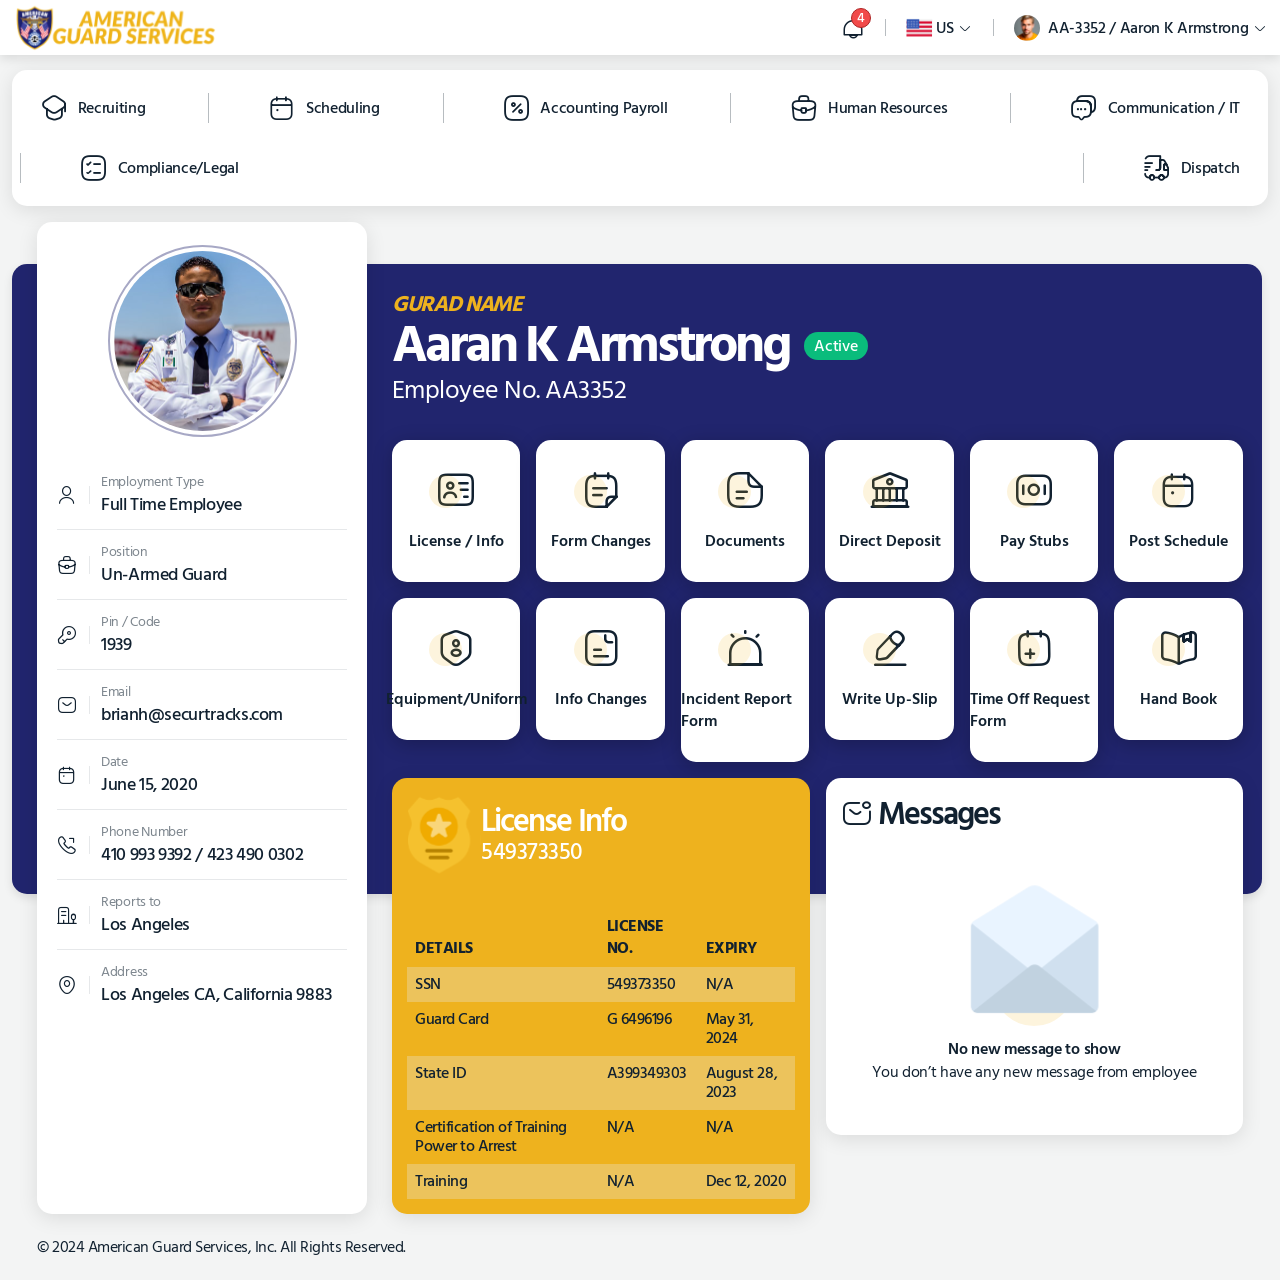
==== commit 18502c5e: "web view fixing" ====
--- a/index.html
+++ b/index.html
@@ -217,13 +217,13 @@
                 <div class="text-center">
                     <img src="./assets/images/profile_img.svg" class="rounded" alt="...">
                 </div>
-                <div class="heading">
+                <!-- <div class="heading">
                     <h6>GURAD NAME</h6>
                     <h3>Aaran K Armstrong
                         <span class="badge rounded-pill text-bg-success">Active</span>
                     </h3>
                     <p>Employee No. AA3352</p>
-                </div>
+                </div> -->
 
                 <ul class="profile_detail">
                     <li>
@@ -370,73 +370,78 @@
                     </div>
 
                 </div>
-                <div class="row gx-5 mt-4 info-container">
-                    <div class="col-6 license-container">
-                        <div class="d-flex align-items-center">
-                            <span>
-                                <img src="./assets/images/police-badge.svg" alt="">
-                            </span>
-                            <span>
-                                <h4>
-                                    License Info
-                                </h4>
+                <div class="row gx-3 mt-3">
+                    <div class="col-6">
+                        <div class="license-container">
+                            <div class="d-flex align-items-center">
+                                <span>
+                                    <img src="./assets/images/police-badge.svg" alt="">
+                                </span>
+                                <span>
+                                    <h4>
+                                        License Info
+                                    </h4>
+                                    <h6>
+                                        549373350
+                                    </h6>
+                                </span>
+                            </div>
+                            <table class="table table-striped">
+                                <thead>
+                                    <tr>
+                                        <th scope="col">Details</th>
+                                        <th scope="col">License No.</th>
+                                        <th scope="col">Expiry</th>
+                                    </tr>
+                                </thead>
+                                <tbody>
+                                    <tr>
+                                        <td>SSN</td>
+                                        <td>549373350</td>
+                                        <td>N/A</td>
+                                    </tr>
+                                    <tr>
+                                        <td>Guard Card</td>
+                                        <td>G 6496196</td>
+                                        <td>May 31, 2024</td>
+                                    </tr>
+                                    <tr>
+                                        <td>State ID</td>
+                                        <td>A399349303</td>
+                                        <td>August 28, 2023</td>
+                                    </tr>
+                                    <tr>
+                                        <td>Certification of Training Power to Arrest </td>
+                                        <td>N/A</td>
+                                        <td>N/A</td>
+                                    </tr>
+                                    <tr>
+                                        <td>Training</td>
+                                        <td>N/A</td>
+                                        <td>Dec 12, 2020</td>
+                                    </tr>
+                                </tbody>
+                            </table>
+                        </div>
+                    </div>
+
+                    <div class="col-6">
+                        <div class="inbox-container">
+                            <div class="d-flex align-items-center">
+                                <i class="icon-sms-notification"></i>
+                                <h4>Messages</h4>
+                            </div>
+                            <div class="inbox">
+                                <div class="email-img">
+                                    <img src="./assets/images/open-email.svg" alt="">
+                                </div>
                                 <h6>
-                                    549373350
+                                    No new message to show
                                 </h6>
-                            </span>
-                        </div>
-                        <table class="table table-striped">
-                            <thead>
-                                <tr>
-                                    <th scope="col">Details</th>
-                                    <th scope="col">License No.</th>
-                                    <th scope="col">Expiry</th>
-                                </tr>
-                            </thead>
-                            <tbody>
-                                <tr>
-                                    <td>SSN</td>
-                                    <td>549373350</td>
-                                    <td>N/A</td>
-                                </tr>
-                                <tr>
-                                    <td>Guard Card</td>
-                                    <td>G 6496196</td>
-                                    <td>May 31, 2024</td>
-                                </tr>
-                                <tr>
-                                    <td>State ID</td>
-                                    <td>A399349303</td>
-                                    <td>August 28, 2023</td>
-                                </tr>
-                                <tr>
-                                    <td>Certification of Training Power to Arrest </td>
-                                    <td>N/A</td>
-                                    <td>N/A</td>
-                                </tr>
-                                <tr>
-                                    <td>Training</td>
-                                    <td>N/A</td>
-                                    <td>Dec 12, 2020</td>
-                                </tr>
-                            </tbody>
-                        </table>
-                    </div>
-                    <div class="col-6 inbox-container">
-                        <div class="d-flex align-items-center">
-                            <i class="icon-sms-notification"></i>
-                            <h4>Messages</h4>
-                        </div>
-                        <div class="inbox">
-                            <div class="email-img">
-                                <img src="./assets/images/open-email.svg" alt="">
+                                <p>
+                                    You don’t have any new message from employee
+                                </p>
                             </div>
-                            <h6>
-                                No new message to show
-                            </h6>
-                            <p>
-                                You don’t have any new message from employee
-                            </p>
                         </div>
                     </div>
                 </div>
--- a/assets/styles/style.css
+++ b/assets/styles/style.css
@@ -12185,7 +12185,7 @@
   font-weight: 400;
   line-height: 36px;
   letter-spacing: -0.48px;
-  padding: 15px 0 0 25px;
+  padding: 15px 0 15px 25px;
 }
 
 .backdrop {
@@ -12193,7 +12193,7 @@
   width: calc(100% - 30px);
   background-color: #21256e;
   box-shadow: 0px 4px 10px rgba(0, 0, 0, 0.1);
-  height: 75vh;
+  height: 70vh;
   position: absolute;
   z-index: 0;
   top: 42px;
@@ -12207,7 +12207,6 @@
   box-shadow: 0px 4px 20px 0px rgba(0, 0, 0, 0.1);
   padding: 25px 20px;
   margin-left: 25px;
-  height: calc(100vh - 10px);
 }
 .side_panel .rounded {
   border-radius: 50% !important;
@@ -12217,7 +12216,7 @@
 .side_panel .profile_detail {
   padding: 0;
   margin: 25px 0 0 0;
-  height: calc(100% - 228px);
+  height: calc(100% - 300px);
   overflow-x: scroll;
 }
 .side_panel .profile_detail li {
@@ -12274,7 +12273,6 @@
   margin-left: 25px;
   margin-right: 25px;
   margin-top: 67px;
-  margin-bottom: 25px;
 }
 .content_panel .heading h6, .content_panel .heading .h6 {
   color: #eeb21e;
@@ -12354,7 +12352,7 @@
 }
 
 .license-container {
-  padding: 10px 15px 25px;
+  padding: 15px;
   border-radius: 15px;
   border: 1px #EEB21E;
   background: #EEB21E;
@@ -12384,6 +12382,7 @@
 .license-container table {
   background: #EEB21E !important;
   margin-top: 30px;
+  margin-bottom: 0;
 }
 .license-container table .table-striped {
   background: #ecc35c !important;
@@ -12408,13 +12407,13 @@
   font-size: 16px;
   font-style: normal;
   font-weight: 500;
-  line-height: 36px;
+  line-height: 19px;
   letter-spacing: -0.48px;
   border: none !important;
 }
 
 .inbox-container {
-  padding: 20px 20px 10px;
+  padding: 15px;
   border-radius: 15px;
   background: #FFF;
   box-shadow: 0px 4px 20px 0px rgba(0, 0, 0, 0.1);
@@ -12433,7 +12432,8 @@
   letter-spacing: -1.92px;
 }
 .inbox-container .inbox {
-  margin-top: 75px;
+  margin-top: 38px;
+  margin-bottom: 30px;
   display: flex;
   align-items: center;
   flex-direction: column;
@@ -12478,17 +12478,9 @@
   margin-top: -13px;
 }
 
-.info-container {
-  margin: 0 auto;
-  gap: 2%;
-}
-.info-container .col-6 {
-  width: 49%;
-}
-
 @media (min-width: 1200px) and (max-width: 3000px) {
   .main_menu .navbar-nav li {
-    padding: 8px 10px !important;
+    padding: 8px 20px !important;
   }
 }
 @media (min-width: 992px) and (max-width: 1199px) {
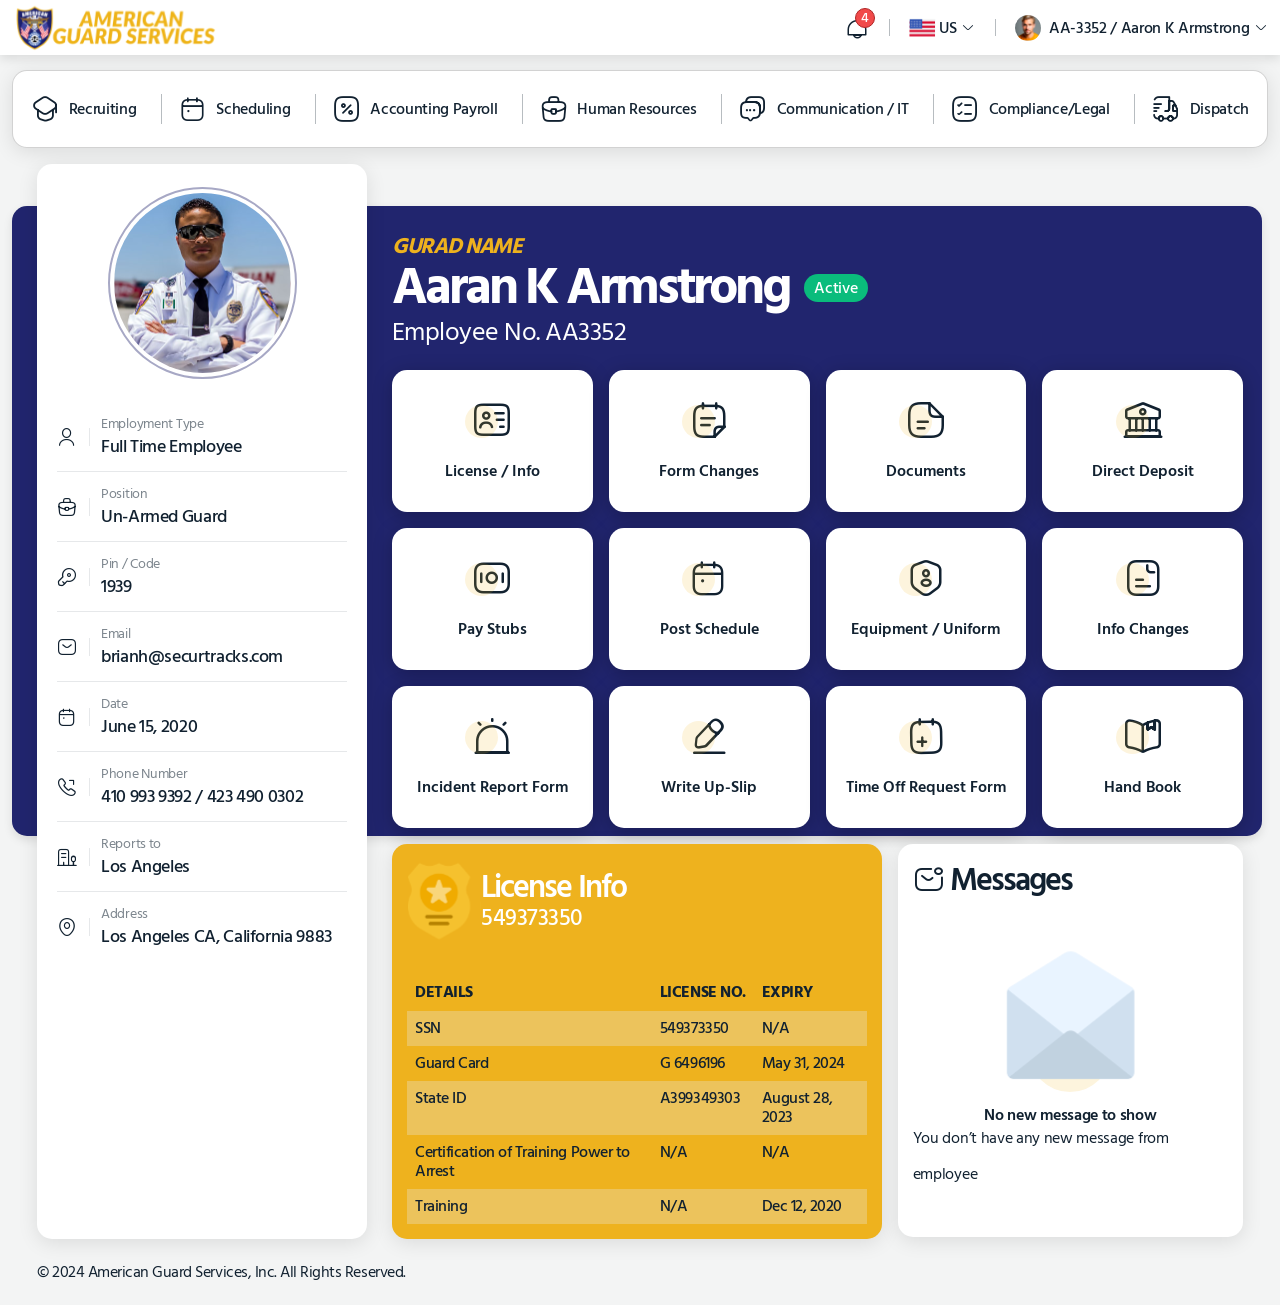
==== commit de10cb79: "responsive is almost done." ====
--- a/index.html
+++ b/index.html
@@ -11,7 +11,7 @@
 
 <body>
     <header>
-        <nav class="navbar top-nav">
+        <nav class="navbar">
             <div class="container-fluid">
                 <a class="navbar-brand" href="#">
                     <img src="./assets/images/logo.svg" alt="logo" />
@@ -25,7 +25,7 @@
                     </li>
                     <li>
 
-                        <div class="dropdown flag-dropdown">
+                        <div class="dropdown">
                             <button class="btn dropdown-toggle" type="button" data-bs-toggle="dropdown"
                                 aria-expanded="false">
                                 <img src="./assets/images/us-flag.svg" alt="us flag" />
@@ -140,7 +140,7 @@
                     </li>
                     <li>
 
-                        <div class="dropdown flag-dropdown">
+                        <div class="dropdown profile">
                             <button class="btn dropdown-toggle" type="button" data-bs-toggle="dropdown"
                                 aria-expanded="false">
                                 <img src="./assets/images/avatar.svg" class="me-2 rounded-5" alt="user avatar" />
@@ -158,18 +158,14 @@
         </nav>
     </header>
     <div class="container-fluid mobile-menu">
-        <!-- Toggle Button -->
-        <button class="navbar-toggler d-lg-none d-xl-none d-md-none" type="button" data-bs-toggle="collapse"
-            data-bs-target="#navbarMenu" aria-controls="navbarMenu" aria-expanded="false"
-            aria-label="Toggle navigation">
-            <span>
-                <i class="icon-element-3"></i>
-                Menu
-            </span>
-        </button>
-        <!-- Menu -->
-        <div class="collapse navbar-collapse d-md-block d-lg-block d-xl-block" id="navbarMenu">
-            <div class="main_menu">
+        <div class="dropdown">
+            <button class="btn dropdown-toggle" role="button" data-bs-toggle="dropdown" aria-expanded="false">
+                <span>
+                    <i class="icon-element-3"></i>
+                    Menu
+                </span>
+            </button>
+            <div class="main_menu dropdown-menu">
                 <ul class="navbar-nav d-flex flex-wrap">
                     <li class="nav-item">
                         <a class="nav-link" href="#">
@@ -217,13 +213,13 @@
                 <div class="text-center">
                     <img src="./assets/images/profile_img.svg" class="rounded" alt="...">
                 </div>
-                <!-- <div class="heading">
-                    <h6>GURAD NAME</h6>
-                    <h3>Aaran K Armstrong
+                <div class="heading">
+                    <h6>GURAD NAME
                         <span class="badge rounded-pill text-bg-success">Active</span>
-                    </h3>
+                    </h6>
+                    <h3>Aaran K Armstrong</h3>
                     <p>Employee No. AA3352</p>
-                </div> -->
+                </div>
 
                 <ul class="profile_detail">
                     <li>
@@ -293,85 +289,93 @@
                     </h3>
                     <p>Employee No. AA3352</p>
                 </div>
-                <div class="row g-3 mt-3">
-                    <div class="col-xl-2 col-lg-2 col-md-4 col-12">
-                        <div class="white_box">
-                            <i class="icon-personalcard"></i>
-                            <p>License / Info</p>
+
+                <div class="row g-3 mt-1">
+
+                    <div class="col-12 order-2 order-sm-2 order-md-1 order-lg-1 order-xl-1  ">
+                        <div class="blue_screen_mobile">
+                            <h4>Select to Continue</h4>
+                            <div class="row g-3">
+                                <div class="col-xxl-2 col-xl-3 col-lg-4 col-md-4 col-6">
+                                    <div class="white_box">
+                                        <i class="icon-personalcard"></i>
+                                        <p>License / Info</p>
+                                    </div>
+                                </div>
+                                <div class="col-xxl-2 col-xl-3 col-lg-4 col-md-4 col-6">
+                                    <div class="white_box">
+                                        <i class="icon-stickynote"></i>
+                                        <p>Form Changes</p>
+                                    </div>
+                                </div>
+                                <div class="col-xxl-2 col-xl-3 col-lg-4 col-md-4 col-6">
+                                    <div class="white_box">
+                                        <i class="icon-document-text-1"></i>
+                                        <p>Documents</p>
+                                    </div>
+                                </div>
+                                <div class="col-xxl-2 col-xl-3 col-lg-4 col-md-4 col-6">
+                                    <div class="white_box">
+                                        <i class="icon-bank"></i>
+                                        <p>Direct Deposit</p>
+                                    </div>
+                                </div>
+                                <div class="col-xxl-2 col-xl-3 col-lg-4 col-md-4 col-6">
+                                    <div class="white_box">
+                                        <i class="icon-money"></i>
+                                        <p>Pay Stubs</p>
+                                    </div>
+                                </div>
+                                <div class="col-xxl-2 col-xl-3 col-lg-4 col-md-4 col-6">
+                                    <div class="white_box">
+                                        <i class="icon-calendar-3"></i>
+                                        <p>Post Schedule</p>
+                                    </div>
+                                </div>
+
+
+                                <div class="col-xxl-2 col-xl-3 col-lg-4 col-md-4 col-6">
+                                    <div class="white_box">
+                                        <i class="icon-security-user"></i>
+                                        <p>Equipment / Uniform</p>
+                                    </div>
+                                </div>
+                                <div class="col-xxl-2 col-xl-3 col-lg-4 col-md-4 col-6">
+                                    <div class="white_box">
+                                        <i class="icon-document-text"></i>
+                                        <p>Info Changes</p>
+                                    </div>
+                                </div>
+                                <div class="col-xxl-2 col-xl-3 col-lg-4 col-md-4 col-6">
+                                    <div class="white_box">
+                                        <i class="icon-alarm"></i>
+                                        <p>Incident Report Form</p>
+                                    </div>
+                                </div>
+                                <div class="col-xxl-2 col-xl-3 col-lg-4 col-md-4 col-6">
+                                    <div class="white_box">
+                                        <i class="icon-edit-2"></i>
+                                        <p>Write Up-Slip</p>
+                                    </div>
+                                </div>
+                                <div class="col-xxl-2 col-xl-3 col-lg-4 col-md-4 col-6">
+                                    <div class="white_box">
+                                        <i class="icon-note-add"></i>
+                                        <p>Time Off Request Form</p>
+                                    </div>
+                                </div>
+                                <div class="col-xxl-2 col-xl-3 col-lg-4 col-md-4 col-6">
+                                    <div class="white_box">
+                                        <i class="icon-book-saved"></i>
+                                        <p>Hand Book</p>
+                                    </div>
+                                </div>
+
+                            </div>
                         </div>
                     </div>
-                    <div class="col-xl-2 col-lg-2 col-md-4 col-12">
-                        <div class="white_box">
-                            <i class="icon-stickynote"></i>
-                            <p>Form Changes</p>
-                        </div>
-                    </div>
-                    <div class="col-xl-2 col-lg-2 col-md-4 col-12">
-                        <div class="white_box">
-                            <i class="icon-document-text-1"></i>
-                            <p>Documents</p>
-                        </div>
-                    </div>
-                    <div class="col-xl-2 col-lg-2 col-md-4 col-12">
-                        <div class="white_box">
-                            <i class="icon-bank"></i>
-                            <p>Direct Deposit</p>
-                        </div>
-                    </div>
-                    <div class="col-xl-2 col-lg-2 col-md-4 col-12">
-                        <div class="white_box">
-                            <i class="icon-money"></i>
-                            <p>Pay Stubs</p>
-                        </div>
-                    </div>
-                    <div class="col-xl-2 col-lg-2 col-md-4 col-12">
-                        <div class="white_box">
-                            <i class="icon-calendar-3"></i>
-                            <p>Post Schedule</p>
-                        </div>
-                    </div>
-
-
-                    <div class="col-xl-2 col-lg-2 col-md-4 col-12">
-                        <div class="white_box">
-                            <i class="icon-security-user"></i>
-                            <p>Equipment/Uniform</p>
-                        </div>
-                    </div>
-                    <div class="col-xl-2 col-lg-2 col-md-4 col-12">
-                        <div class="white_box">
-                            <i class="icon-document-text"></i>
-                            <p>Info Changes</p>
-                        </div>
-                    </div>
-                    <div class="col-xl-2 col-lg-2 col-md-4 col-12">
-                        <div class="white_box">
-                            <i class="icon-alarm"></i>
-                            <p>Incident Report Form</p>
-                        </div>
-                    </div>
-                    <div class="col-xl-2 col-lg-2 col-md-4 col-12">
-                        <div class="white_box">
-                            <i class="icon-edit-2"></i>
-                            <p>Write Up-Slip</p>
-                        </div>
-                    </div>
-                    <div class="col-xl-2 col-lg-2 col-md-4 col-12">
-                        <div class="white_box">
-                            <i class="icon-note-add"></i>
-                            <p>Time Off Request Form</p>
-                        </div>
-                    </div>
-                    <div class="col-xl-2 col-lg-2 col-md-4 col-12">
-                        <div class="white_box">
-                            <i class="icon-book-saved"></i>
-                            <p>Hand Book</p>
-                        </div>
-                    </div>
-
-                </div>
-                <div class="row gx-3 mt-3">
-                    <div class="col-6">
+
+                    <div class="col-12 col-md-12 col-lg-12 col-xl-7 col-xxl-6 order-3 order-sm-3 order-md-2 order-lg-2 order-xl-2">
                         <div class="license-container">
                             <div class="d-flex align-items-center">
                                 <span>
@@ -386,46 +390,48 @@
                                     </h6>
                                 </span>
                             </div>
-                            <table class="table table-striped">
-                                <thead>
-                                    <tr>
-                                        <th scope="col">Details</th>
-                                        <th scope="col">License No.</th>
-                                        <th scope="col">Expiry</th>
-                                    </tr>
-                                </thead>
-                                <tbody>
-                                    <tr>
-                                        <td>SSN</td>
-                                        <td>549373350</td>
-                                        <td>N/A</td>
-                                    </tr>
-                                    <tr>
-                                        <td>Guard Card</td>
-                                        <td>G 6496196</td>
-                                        <td>May 31, 2024</td>
-                                    </tr>
-                                    <tr>
-                                        <td>State ID</td>
-                                        <td>A399349303</td>
-                                        <td>August 28, 2023</td>
-                                    </tr>
-                                    <tr>
-                                        <td>Certification of Training Power to Arrest </td>
-                                        <td>N/A</td>
-                                        <td>N/A</td>
-                                    </tr>
-                                    <tr>
-                                        <td>Training</td>
-                                        <td>N/A</td>
-                                        <td>Dec 12, 2020</td>
-                                    </tr>
-                                </tbody>
-                            </table>
+                            <div class="table-responsive">
+                                <table class="table table-striped">
+                                    <thead>
+                                        <tr>
+                                            <th scope="col">Details</th>
+                                            <th scope="col">License No.</th>
+                                            <th scope="col">Expiry</th>
+                                        </tr>
+                                    </thead>
+                                    <tbody>
+                                        <tr>
+                                            <td>SSN</td>
+                                            <td>549373350</td>
+                                            <td>N/A</td>
+                                        </tr>
+                                        <tr>
+                                            <td>Guard Card</td>
+                                            <td>G 6496196</td>
+                                            <td>May 31, 2024</td>
+                                        </tr>
+                                        <tr>
+                                            <td>State ID</td>
+                                            <td>A399349303</td>
+                                            <td>August 28, 2023</td>
+                                        </tr>
+                                        <tr>
+                                            <td>Certification of Training Power to Arrest </td>
+                                            <td>N/A</td>
+                                            <td>N/A</td>
+                                        </tr>
+                                        <tr>
+                                            <td>Training</td>
+                                            <td>N/A</td>
+                                            <td>Dec 12, 2020</td>
+                                        </tr>
+                                    </tbody>
+                                </table>
+                            </div>
                         </div>
                     </div>
 
-                    <div class="col-6">
+                    <div class="col-12 col-md-12 col-lg-12 col-xl-5 col-xxl-6 order-1 order-sm-1 order-md-3 order-lg-3 order-xl-3">
                         <div class="inbox-container">
                             <div class="d-flex align-items-center">
                                 <i class="icon-sms-notification"></i>
@@ -457,9 +463,9 @@
         </div>
     </footer>
 
-
-    <script src="./node_modules/bootstrap/dist/js/bootstrap.min.js"></script>
-    <script src="./node_modules/bootstrap/dist/js/bootstrap.bundle.js"></script>
+ 
+    <script src="node_modules/@popperjs/core/dist/umd/popper.min.js"></script>
+    <script src="node_modules/bootstrap/dist/js/bootstrap.min.js"></script>
 </body>
 
 </html>
--- a/assets/styles/style.css
+++ b/assets/styles/style.css
@@ -11998,7 +11998,6 @@
 }
 header .navbar .navbar-nav > li {
   position: relative;
-  margin-left: 40px;
 }
 header .navbar .navbar-nav > li::before {
   content: "";
@@ -12007,7 +12006,6 @@
   width: 1px;
   display: block;
   position: absolute;
-  left: -20px;
   top: 0;
   bottom: 0;
   margin: auto;
@@ -12042,79 +12040,79 @@
   right: -6px;
   line-height: 19px;
 }
-header .navbar .flag-dropdown {
+header .navbar .dropdown {
   padding: 10px 0;
 }
-header .navbar .flag-dropdown:hover .dropdown-menu {
-  opacity: 1;
-  visibility: visible;
-  transform: translateY(0);
-  pointer-events: auto;
-}
-header .navbar .flag-dropdown .dropdown-toggle {
-  color: #112130;
-  font-size: 16px;
+header .navbar .dropdown .dropdown-toggle {
   font-weight: 500;
   letter-spacing: -0.32px;
   padding: 0;
   display: flex;
   align-items: center;
   justify-content: center;
-}
-header .navbar .flag-dropdown .dropdown-toggle img {
+  border: 0;
+}
+header .navbar .dropdown .dropdown-toggle img {
   margin-right: 3px;
 }
-header .navbar .flag-dropdown .dropdown-toggle:after {
+header .navbar .dropdown .dropdown-toggle:after {
   content: "Y";
   font-family: "ags";
   font-size: 14px;
-  display: inline-block;
   margin-left: 5px;
   border: none !important;
-  top: 0;
-  position: relative;
-  line-height: 24px;
-}
-header .navbar .flag-dropdown .dropdown-menu {
-  left: -17px;
-  min-width: 145px !important;
-  background: white !important;
-  max-height: 250px;
-  overflow-y: scroll !important;
-  box-shadow: 0px 9px 10px 0px rgba(0, 0, 0, 0.1);
-  opacity: 0;
-  visibility: hidden;
-  transform: translateY(20px);
-  transition: all 0.4s ease;
-  position: absolute;
-  z-index: 99999;
-  pointer-events: none;
-  top: 45px !important;
-  display: block;
-  border: 0;
-  padding: 5px;
-}
-header .navbar .flag-dropdown .dropdown-menu.right {
-  right: 0;
-  left: initial;
-}
-header .navbar .flag-dropdown .dropdown-menu a {
+}
+header .navbar .dropdown .dropdown-menu a {
   color: #112130;
   font-family: "Hind Madurai";
   font-size: 16px;
   display: flex;
   align-items: center;
 }
-header .navbar .flag-dropdown .dropdown-menu img {
+header .navbar .dropdown .dropdown-menu img {
   height: 28px;
   width: 28px;
   margin-right: 5px;
+}
+
+.mobile-menu .dropdown-toggle {
+  border-radius: 10px;
+  background: #fff;
+  box-shadow: 0px 4px 20px 0px rgba(0, 0, 0, 0.1);
+  width: 100%;
+  text-align: left;
+  padding: 12px;
+  font-size: 18px;
+  display: flex;
+  align-items: center;
+  justify-content: space-between;
+  border: none;
+}
+.mobile-menu .dropdown-toggle:active {
+  background: #fff;
+}
+.mobile-menu .dropdown-toggle:after {
+  content: "Y";
+  font-family: "ags";
+  font-size: 14px;
+  margin-left: 5px;
+  border: none !important;
+}
+.mobile-menu .dropdown-toggle span {
+  display: flex;
+  align-items: center;
+}
+.mobile-menu .dropdown-toggle .icon-element-3 {
+  font-size: 24px;
+  height: 28px;
+  margin-right: 10px;
 }
 
 .main_menu {
   border-radius: 15px;
   background: #fff;
   box-shadow: 0px 4px 20px 0px rgba(0, 0, 0, 0.1);
+  width: 100%;
 }
 .main_menu .navbar-nav {
   display: flex;
@@ -12126,7 +12124,7 @@
 .main_menu .navbar-nav li {
   transition: background 0.3s ease, border-radius 0.3s ease;
   position: relative;
-  margin-left: 40px;
+  border-radius: 15px;
 }
 .main_menu .navbar-nav li::before {
   content: "";
@@ -12135,7 +12133,6 @@
   width: 1px;
   display: block;
   position: absolute;
-  left: -40px;
   top: 0;
   bottom: 0;
   margin: auto;
@@ -12161,12 +12158,7 @@
 .main_menu .navbar-nav li a {
   display: flex;
   align-items: center;
-  color: #112130;
-  font-family: "Hind Madurai";
-  font-size: 16px;
-  font-style: normal;
   font-weight: 500;
-  line-height: normal;
   letter-spacing: -0.32px;
   transition: color 0.3s ease;
 }
@@ -12179,44 +12171,66 @@
 
 footer p {
   margin-bottom: 0;
-  color: #112130;
-  font-size: 16px;
-  font-style: normal;
-  font-weight: 400;
   line-height: 36px;
   letter-spacing: -0.48px;
-  padding: 15px 0 15px 25px;
-}
-
-.backdrop {
-  border-radius: 15px;
-  width: calc(100% - 30px);
-  background-color: #21256e;
-  box-shadow: 0px 4px 10px rgba(0, 0, 0, 0.1);
-  height: 70vh;
-  position: absolute;
-  z-index: 0;
-  top: 42px;
-  padding: 0;
 }
 
 .side_panel {
-  width: 330px;
   border-radius: 15px;
   background: #fff;
   box-shadow: 0px 4px 20px 0px rgba(0, 0, 0, 0.1);
-  padding: 25px 20px;
-  margin-left: 25px;
 }
 .side_panel .rounded {
   border-radius: 50% !important;
   border: 4px solid #fff;
   outline: 2px #a7a8c5 solid;
 }
+.side_panel .heading {
+  display: none;
+  padding: 15px 0 0;
+}
+.side_panel .heading h6, .side_panel .heading .h6 {
+  color: #eeb21e;
+  font-size: 20px;
+  font-style: italic;
+  font-weight: 700;
+  line-height: normal;
+  letter-spacing: -1.32px;
+  margin: 0;
+  display: flex;
+  align-items: center;
+  justify-content: space-between;
+}
+.side_panel .heading h6 .badge, .side_panel .heading .h6 .badge {
+  color: #fff !important;
+  font-size: 16px;
+  font-style: normal;
+  font-weight: 500;
+  letter-spacing: -0.32px;
+  line-height: 16px;
+  margin-left: 15px;
+}
+.side_panel .heading h3, .side_panel .heading .h3 {
+  color: #112130;
+  font-size: 40px;
+  font-style: normal;
+  font-weight: 700;
+  line-height: normal;
+  letter-spacing: -3.12px;
+  margin: 0;
+  line-height: 45px;
+}
+.side_panel .heading p {
+  color: #112130;
+  font-size: 24px;
+  font-style: normal;
+  font-weight: 400;
+  line-height: normal;
+  letter-spacing: -0.52px;
+  margin: 0;
+}
 .side_panel .profile_detail {
   padding: 0;
-  margin: 25px 0 0 0;
-  height: calc(100% - 300px);
   overflow-x: scroll;
 }
 .side_panel .profile_detail li {
@@ -12268,51 +12282,6 @@
   letter-spacing: -0.28px;
 }
 
-.content_panel {
-  width: calc(100% - 405px);
-  margin-left: 25px;
-  margin-right: 25px;
-  margin-top: 67px;
-}
-.content_panel .heading h6, .content_panel .heading .h6 {
-  color: #eeb21e;
-  font-size: 22px;
-  font-style: italic;
-  font-weight: 700;
-  line-height: normal;
-  letter-spacing: -1.32px;
-  margin: 0;
-}
-.content_panel .heading h3, .content_panel .heading .h3 {
-  color: #fff;
-  font-size: 52px;
-  font-style: normal;
-  font-weight: 700;
-  line-height: normal;
-  letter-spacing: -3.12px;
-  margin: 0;
-  line-height: 52px;
-  display: flex;
-  align-items: center;
-}
-.content_panel .heading h3 .badge, .content_panel .heading .h3 .badge {
-  color: #fff !important;
-  font-size: 16px;
-  font-style: normal;
-  font-weight: 500;
-  letter-spacing: -0.32px;
-  line-height: 16px;
-  margin-left: 15px;
-}
-.content_panel .heading p {
-  color: #fff;
-  font-size: 26px;
-  font-style: normal;
-  font-weight: 400;
-  line-height: normal;
-  letter-spacing: -0.52px;
-  margin: 0;
-}
 .content_panel .white_box {
   border-radius: 15px;
   background: #fff;
@@ -12322,6 +12291,7 @@
   justify-content: center;
   flex-direction: column;
   padding: 30px 0;
+  text-align: center;
   color: #112130;
   font-size: 16px;
   font-style: normal;
@@ -12350,16 +12320,22 @@
   left: -7px;
   opacity: 0.15;
 }
+.content_panel .blue_screen_mobile {
+  background-color: transparent;
+}
+.content_panel .blue_screen_mobile h4, .content_panel .blue_screen_mobile .h4 {
+  display: none;
+}
 
 .license-container {
   padding: 15px;
   border-radius: 15px;
-  border: 1px #EEB21E;
-  background: #EEB21E;
+  border: 1px #eeb21e;
+  background: #eeb21e;
   box-shadow: 0px 4px 20px 0px rgba(0, 0, 0, 0.1);
 }
 .license-container h4, .license-container .h4 {
-  color: #FFF;
+  color: #fff;
   font-family: "Hind Madurai";
   font-size: 32px;
   font-style: normal;
@@ -12369,7 +12345,7 @@
   margin: 0;
 }
 .license-container h6, .license-container .h6 {
-  color: #FFF;
+  color: #fff;
   font-family: "Hind Madurai";
   font-size: 23px;
   font-style: normal;
@@ -12380,7 +12356,7 @@
   margin-top: -10px;
 }
 .license-container table {
-  background: #EEB21E !important;
+  background: #eeb21e !important;
   margin-top: 30px;
   margin-bottom: 0;
 }
@@ -12400,6 +12376,7 @@
   letter-spacing: -0.48px;
   text-transform: uppercase;
   border: none !important;
+  white-space: pre;
 }
 .license-container table tr td {
   color: #112130;
@@ -12415,7 +12392,7 @@
 .inbox-container {
   padding: 15px;
   border-radius: 15px;
-  background: #FFF;
+  background: #fff;
   box-shadow: 0px 4px 20px 0px rgba(0, 0, 0, 0.1);
 }
 .inbox-container i {
@@ -12447,7 +12424,7 @@
   content: "";
   width: 82px;
   height: 82px;
-  background-color: #EEB21E;
+  background-color: #eeb21e;
   display: block;
   border-radius: 50px;
   position: absolute;
@@ -12478,284 +12455,776 @@
   margin-top: -13px;
 }
 
-@media (min-width: 1200px) and (max-width: 3000px) {
+@media (max-width: 600px) {
+  header .navbar .navbar-brand img {
+    width: 146px;
+  }
+  header .navbar .navbar-nav > li {
+    margin-left: 30px;
+  }
+  header .navbar .navbar-nav > li::before {
+    left: -15px;
+  }
+  header .navbar .navbar-nav .notification i {
+    font-size: 24px;
+  }
+  header .navbar .navbar-nav .notification span {
+    height: 20px;
+    width: 20px;
+    border-radius: 10px;
+    top: -8px;
+    right: -6px;
+    line-height: 19px;
+  }
+  header .navbar .dropdown {
+    padding: 10px 0;
+  }
+  header .navbar .dropdown.profile .avatar-user {
+    display: none;
+  }
+  header .navbar .dropdown.profile .dropdown-toggle:after {
+    margin-left: 0 !important;
+  }
+  header .navbar .dropdown .dropdown-menu {
+    left: initial;
+    right: -17px;
+    min-width: 145px !important;
+    background: white !important;
+    max-height: 250px;
+    overflow-y: scroll !important;
+    box-shadow: 0px 9px 10px 0px rgba(0, 0, 0, 0.1);
+    transform: translateY(20px);
+    transition: all 0.4s ease;
+    position: absolute;
+    z-index: 99999;
+    top: 28px !important;
+    border: 0;
+    padding: 5px;
+  }
+  header .navbar .dropdown .dropdown-menu.right {
+    right: 0;
+    left: initial;
+  }
+  header .navbar .dropdown .dropdown-menu a {
+    font-size: 16px;
+  }
+  header .navbar .dropdown .dropdown-menu img {
+    height: 28px;
+    width: 28px;
+    margin-right: 5px;
+  }
+  .main_menu {
+    padding: 0;
+  }
   .main_menu .navbar-nav li {
-    padding: 8px 20px !important;
-  }
-}
-@media (min-width: 992px) and (max-width: 1199px) {
-  .main_menu .navbar-nav li {
-    padding: 8px 10px !important;
-  }
-}
-@media (min-width: 768px) and (max-width: 991px) {
-  .top-nav .avatar-user {
-    font-size: 0 !important;
-  }
-}
-@media (min-width: 576px) and (max-width: 767px) {
-  header {
-    width: -webkit-fill-available !important;
-    padding-right: 10px !important;
-  }
-  header .top-nav .avatar-user {
-    font-size: 0 !important;
-  }
-  header .top-nav .navbar-brand img {
-    height: 35px !important;
-    width: 130px !important;
-  }
-  header .top-nav ul {
-    width: 200px !important;
-  }
-  header .top-nav ul li {
-    margin-left: 20px !important;
-    font-size: 14px !important;
-  }
-  header .top-nav ul li::before {
-    left: -10px !important;
-  }
-  .mobile-menu {
-    width: 95% !important;
-    border-radius: 10px;
-    background: #FFF;
-    box-shadow: 0px 4px 20px 0px rgba(0, 0, 0, 0.1);
-  }
-  .mobile-menu .navbar-toggler {
-    padding: 14px !important;
+    margin-left: 0;
+    padding: 10px;
     width: 100%;
-    position: relative;
-  }
-  .mobile-menu .navbar-toggler:after {
-    content: "Y";
-    font-family: "ags";
-    font-size: 14px;
-    display: inline-block;
+    border-top: 1px solid rgba(17, 33, 48, 0.1);
+    border-radius: 0;
+  }
+  .main_menu .navbar-nav li a {
+    padding: 0;
+  }
+  .main_menu .navbar-nav li::before {
+    display: none;
+  }
+  .main_menu .navbar-nav li:first-child {
     margin-left: 0;
-    border: none !important;
-    top: 12px;
-    position: absolute;
-    line-height: 24px;
-    right: 14px;
-  }
-  .mobile-menu .navbar-toggler span {
-    color: #112130;
-    font-family: "Hind Madurai";
-    font-size: 16px;
-    font-style: normal;
-    font-weight: 500;
-    line-height: normal;
-    letter-spacing: -0.32px;
-    display: flex;
-    align-items: center;
+    border: none;
+  }
+  footer p {
+    padding: 15px;
     text-align: center;
   }
-  .mobile-menu .navbar-toggler span i {
-    font-size: 18px;
-    display: flex;
-    margin-right: 10px;
-  }
-  .mobile-menu .main_menu {
-    box-shadow: none !important;
-  }
-  .mobile-menu .main_menu .navbar-nav {
-    align-items: left !important;
-    justify-content: start !important;
-    flex-direction: column !important;
-  }
-  .mobile-menu .main_menu .navbar-nav li {
-    margin-left: 0 !important;
-    text-align: left !important;
-    width: 100%;
-  }
-  .mobile-menu .main_menu .navbar-nav li::before {
-    display: none !important;
-  }
-  .mobile-menu .main_menu .navbar-nav li a {
-    font-size: 14px !important;
-    font-weight: normal;
-    padding: 8px 20px;
-  }
-}
-@media (min-width: 250px) and (max-width: 575px) {
-  header {
-    padding-right: 10px !important;
-  }
-  header .top-nav .avatar-user {
-    font-size: 0 !important;
-  }
-  header .top-nav .navbar-brand img {
-    height: 35px !important;
-    width: 110px !important;
-  }
-  header .top-nav ul {
-    width: 190px !important;
-  }
-  header .top-nav ul li {
-    margin-left: 20px !important;
-    font-size: 14px !important;
-  }
-  header .top-nav ul li::before {
-    left: -10px !important;
-  }
-  .mobile-menu {
-    width: 95% !important;
-    border-radius: 10px;
-    background: #FFF;
-    box-shadow: 0px 4px 20px 0px rgba(0, 0, 0, 0.1);
-  }
-  .mobile-menu .navbar-toggler {
-    padding: 14px !important;
-    width: 100%;
-    position: relative;
-  }
-  .mobile-menu .navbar-toggler:after {
-    content: "Y";
-    font-family: "ags";
-    font-size: 14px;
-    display: inline-block;
-    margin-left: 0;
-    border: none !important;
-    top: 12px;
-    position: absolute;
-    line-height: 24px;
-    right: 14px;
-  }
-  .mobile-menu .navbar-toggler span {
-    color: #112130;
-    font-family: "Hind Madurai";
-    font-size: 16px;
-    font-style: normal;
-    font-weight: 500;
-    line-height: normal;
-    letter-spacing: -0.32px;
-    display: flex;
-    align-items: center;
-    text-align: center;
-  }
-  .mobile-menu .navbar-toggler span i {
-    font-size: 18px;
-    display: flex;
-    margin-right: 10px;
-  }
-  .mobile-menu .main_menu {
-    box-shadow: none !important;
-  }
-  .mobile-menu .main_menu .navbar-nav {
-    align-items: left !important;
-    justify-content: start !important;
-    flex-direction: column !important;
-  }
-  .mobile-menu .main_menu .navbar-nav li {
-    margin-left: 0 !important;
-    text-align: left !important;
-    width: 100%;
-  }
-  .mobile-menu .main_menu .navbar-nav li::before {
-    display: none !important;
-  }
-  .mobile-menu .main_menu .navbar-nav li a {
-    font-size: 14px !important;
-    font-weight: normal;
-    padding: 8px 20px;
+  .backdrop {
+    display: none;
   }
   .side_panel {
     width: 100%;
+    margin-left: 0;
+    padding: 25px;
+  }
+  .side_panel .heading {
+    display: block !important;
+  }
+  .side_panel .profile_detail {
+    margin: 25px 0 0 0;
+    height: 100%;
+  }
+  .content_panel {
+    width: 100%;
+    margin-left: 0;
+    margin-right: 0;
+    margin-top: 0;
+  }
+  .content_panel .heading {
+    display: none;
+  }
+  .content_panel .blue_screen_mobile {
+    background-color: #21256e;
+    padding: 25px;
+    border-radius: 15px;
+  }
+  .content_panel .blue_screen_mobile h4, .content_panel .blue_screen_mobile .h4 {
+    color: #fff;
+    font-size: 22px;
+    font-weight: 600;
+    letter-spacing: -0.44px;
+    margin-bottom: 15px;
+    display: block !important;
+  }
+  .content_panel .white_box {
+    text-align: center;
+    height: 165px;
+  }
+}
+@media (min-width: 600px) and (max-width: 768px) {
+  header .navbar .navbar-brand img {
+    width: 146px;
+  }
+  header .navbar .navbar-nav > li {
+    margin-left: 30px;
+  }
+  header .navbar .navbar-nav > li::before {
+    left: -15px;
+  }
+  header .navbar .navbar-nav .notification i {
+    font-size: 24px;
+  }
+  header .navbar .navbar-nav .notification span {
+    height: 20px;
+    width: 20px;
+    border-radius: 10px;
+    top: -8px;
+    right: -6px;
+    line-height: 19px;
+  }
+  header .navbar .dropdown {
+    padding: 10px 0;
+  }
+  header .navbar .dropdown.profile .avatar-user {
+    display: none;
+  }
+  header .navbar .dropdown.profile .dropdown-toggle:after {
+    margin-left: 0 !important;
+  }
+  header .navbar .dropdown .dropdown-menu {
+    left: initial;
+    right: -17px;
+    min-width: 145px !important;
+    background: white !important;
+    max-height: 250px;
+    overflow-y: scroll !important;
+    box-shadow: 0px 9px 10px 0px rgba(0, 0, 0, 0.1);
+    transform: translateY(20px);
+    transition: all 0.4s ease;
+    position: absolute;
+    z-index: 99999;
+    top: 28px !important;
+    border: 0;
+    padding: 5px;
+  }
+  header .navbar .dropdown .dropdown-menu.right {
+    right: 0;
+    left: initial;
+  }
+  header .navbar .dropdown .dropdown-menu a {
+    font-size: 16px;
+  }
+  header .navbar .dropdown .dropdown-menu img {
+    height: 28px;
+    width: 28px;
+    margin-right: 5px;
+  }
+  .main_menu {
+    padding: 0;
+  }
+  .main_menu .navbar-nav li {
+    margin-left: 0;
+    padding: 10px;
+    width: 100%;
+    border-top: 1px solid rgba(17, 33, 48, 0.1);
+    border-radius: 0;
+  }
+  .main_menu .navbar-nav li a {
+    padding: 0;
+  }
+  .main_menu .navbar-nav li::before {
+    display: none;
+  }
+  .main_menu .navbar-nav li:first-child {
+    margin-left: 0;
+    border: none;
+  }
+  footer p {
+    padding: 15px;
+    text-align: center;
+  }
+  .backdrop {
+    display: none;
+  }
+  .side_panel {
+    width: 100%;
+    margin-left: 0;
+    padding: 25px;
+  }
+  .side_panel .heading {
+    display: block !important;
+  }
+  .side_panel .profile_detail {
+    margin: 25px 0 0 0;
+    height: 100%;
+  }
+  .content_panel {
+    width: 100%;
+    margin-left: 0;
+    margin-right: 0;
+    margin-top: 0;
+  }
+  .content_panel .heading {
+    display: none;
+  }
+  .content_panel .blue_screen_mobile {
+    background-color: #21256e;
+    padding: 25px;
+    border-radius: 15px;
+  }
+  .content_panel .blue_screen_mobile h4, .content_panel .blue_screen_mobile .h4 {
+    color: #fff;
+    font-size: 22px;
+    font-weight: 600;
+    letter-spacing: -0.44px;
+    margin-bottom: 15px;
+    display: block !important;
+  }
+}
+@media (min-width: 768px) and (max-width: 992px) {
+  header .navbar .navbar-brand img {
+    width: 146px;
+  }
+  header .navbar .navbar-nav > li {
+    margin-left: 30px;
+  }
+  header .navbar .navbar-nav > li::before {
+    left: -15px;
+  }
+  header .navbar .navbar-nav .notification i {
+    font-size: 24px;
+  }
+  header .navbar .navbar-nav .notification span {
+    height: 20px;
+    width: 20px;
+    border-radius: 10px;
+    top: -8px;
+    right: -6px;
+    line-height: 19px;
+  }
+  header .navbar .dropdown {
+    padding: 10px 0;
+  }
+  header .navbar .dropdown.profile .avatar-user {
+    display: none;
+  }
+  header .navbar .dropdown.profile .dropdown-toggle:after {
+    margin-left: 0 !important;
+  }
+  header .navbar .dropdown .dropdown-menu {
+    left: initial;
+    right: -17px;
+    min-width: 145px !important;
+    background: white !important;
+    max-height: 250px;
+    overflow-y: scroll !important;
+    box-shadow: 0px 9px 10px 0px rgba(0, 0, 0, 0.1);
+    transform: translateY(20px);
+    transition: all 0.4s ease;
+    position: absolute;
+    z-index: 99999;
+    top: 28px !important;
+    border: 0;
+    padding: 5px;
+  }
+  header .navbar .dropdown .dropdown-menu.right {
+    right: 0;
+    left: initial;
+  }
+  header .navbar .dropdown .dropdown-menu a {
+    font-size: 16px;
+  }
+  header .navbar .dropdown .dropdown-menu img {
+    height: 28px;
+    width: 28px;
+    margin-right: 5px;
+  }
+  .main_menu {
+    padding: 0;
+  }
+  .main_menu .navbar-nav li {
+    margin-left: 0;
+    padding: 10px;
+    width: 100%;
+    border-top: 1px solid rgba(17, 33, 48, 0.1);
+    border-radius: 0;
+  }
+  .main_menu .navbar-nav li a {
+    padding: 0;
+  }
+  .main_menu .navbar-nav li::before {
+    display: none;
+  }
+  .main_menu .navbar-nav li:first-child {
+    margin-left: 0;
+    border: none;
+  }
+  footer p {
+    padding: 15px;
+    text-align: center;
+  }
+  .backdrop {
+    display: none;
+  }
+  .side_panel {
+    width: 100%;
+    margin-left: 0;
+    padding: 25px;
+  }
+  .side_panel .heading {
+    display: block !important;
+  }
+  .side_panel .profile_detail {
+    margin: 25px 0 0 0;
+    height: 100%;
+  }
+  .content_panel {
+    width: 100%;
+    margin-left: 0;
+    margin-right: 0;
+    margin-top: 0;
+  }
+  .content_panel .heading {
+    display: none;
+  }
+  .content_panel .blue_screen_mobile {
+    background-color: #21256e;
+    padding: 25px;
+    border-radius: 15px;
+  }
+  .content_panel .blue_screen_mobile h4, .content_panel .blue_screen_mobile .h4 {
+    color: #fff;
+    font-size: 22px;
+    font-weight: 600;
+    letter-spacing: -0.44px;
+    margin-bottom: 15px;
+    display: block !important;
+  }
+}
+@media (min-width: 992px) and (max-width: 1200px) {
+  header .navbar .navbar-nav > li {
+    margin-left: 40px;
+  }
+  header .navbar .navbar-nav > li::before {
+    left: -20px;
+  }
+  header .navbar .navbar-nav .notification i {
+    font-size: 24px;
+  }
+  header .navbar .navbar-nav .notification span {
+    height: 20px;
+    width: 20px;
+    border-radius: 10px;
+    top: -8px;
+    right: -6px;
+    line-height: 19px;
+  }
+  header .navbar .dropdown {
+    padding: 10px 0;
+  }
+  header .navbar .dropdown .dropdown-menu {
+    left: -17px;
+    min-width: 145px !important;
+    background: white !important;
+    max-height: 250px;
+    overflow-y: scroll !important;
+    box-shadow: 0px 9px 10px 0px rgba(0, 0, 0, 0.1);
+    transform: translateY(20px);
+    transition: all 0.4s ease;
+    position: absolute;
+    z-index: 99999;
+    top: 28px !important;
+    border: 0;
+    padding: 5px;
+  }
+  header .navbar .dropdown .dropdown-menu.right {
+    right: 0;
+    left: initial;
+  }
+  header .navbar .dropdown .dropdown-menu a {
+    font-size: 16px;
+  }
+  header .navbar .dropdown .dropdown-menu img {
+    height: 28px;
+    width: 28px;
+    margin-right: 5px;
+  }
+  .main_menu {
+    padding: 0;
+  }
+  .main_menu .navbar-nav li {
+    margin-left: 0;
+    padding: 10px;
+    width: 100%;
+    border-top: 1px solid rgba(17, 33, 48, 0.1);
+    border-radius: 0;
+  }
+  .main_menu .navbar-nav li a {
+    padding: 0;
+  }
+  .main_menu .navbar-nav li::before {
+    display: none;
+  }
+  .main_menu .navbar-nav li:first-child {
+    margin-left: 0;
+    border: none;
+  }
+  footer p {
+    padding: 15px 0 15px 25px;
+  }
+  .backdrop {
+    border-radius: 15px;
+    width: calc(100% - 30px);
+    background-color: #21256e;
+    box-shadow: 0px 4px 10px rgba(0, 0, 0, 0.1);
+    height: 70vh;
+    position: absolute;
+    z-index: 0;
+    top: 42px;
+    padding: 0;
+  }
+  .side_panel {
+    width: 330px;
+    margin-left: 25px;
     padding: 25px 20px;
-    margin-left: 0 !important;
-    height: 940px !important;
-  }
-  .side_panel .heading {
-    margin-top: 10px;
-  }
-  .side_panel .heading h6, .side_panel .heading .h6 {
-    color: #EEB21E;
+  }
+  .side_panel .profile_detail {
+    margin: 25px 0 0 0;
+    height: calc(100% - 280px);
+  }
+  .content_panel {
+    width: calc(100% - 405px);
+    margin-left: 25px;
+    margin-right: 25px;
+    margin-top: 67px;
+  }
+  .content_panel .heading h6, .content_panel .heading .h6 {
+    color: #eeb21e;
     font-size: 22px;
     font-style: italic;
     font-weight: 700;
     line-height: normal;
     letter-spacing: -1.32px;
-    margin-bottom: 0 !important;
-  }
-  .side_panel .heading h3, .side_panel .heading .h3 {
-    color: #112130;
-    font-family: "Hind Madurai";
-    font-size: 45px;
+    margin: 0;
+  }
+  .content_panel .heading h3, .content_panel .heading .h3 {
+    color: #fff;
+    font-size: 52px;
     font-style: normal;
     font-weight: 700;
     line-height: normal;
-    letter-spacing: -1.8px;
-    position: relative;
-    margin-bottom: 0 !important;
-  }
-  .side_panel .heading h3 span, .side_panel .heading .h3 span {
-    color: #FFF;
-    font-family: "Hind Madurai";
+    letter-spacing: -3.12px;
+    margin: 0;
+    line-height: 52px;
+    display: flex;
+    align-items: center;
+  }
+  .content_panel .heading h3 .badge, .content_panel .heading .h3 .badge {
+    color: #fff !important;
     font-size: 16px;
     font-style: normal;
-    font-weight: 700;
-    line-height: normal;
+    font-weight: 500;
     letter-spacing: -0.32px;
-    position: absolute;
-    top: -35px;
-    right: 5px;
-  }
-  .side_panel .heading p {
-    color: #112130;
-    font-family: "Hind Madurai";
+    line-height: 16px;
+    margin-left: 15px;
+  }
+  .content_panel .heading p {
+    color: #fff;
     font-size: 26px;
     font-style: normal;
     font-weight: 400;
     line-height: normal;
     letter-spacing: -0.52px;
-    margin-bottom: 0;
-    margin-top: -10px;
+    margin: 0;
+  }
+}
+@media (min-width: 1200px) and (max-width: 1400px) {
+  header .navbar .navbar-nav > li {
+    margin-left: 40px;
+  }
+  header .navbar .navbar-nav > li::before {
+    left: -20px;
+  }
+  header .navbar .navbar-nav .notification i {
+    font-size: 24px;
+  }
+  header .navbar .navbar-nav .notification span {
+    height: 20px;
+    width: 20px;
+    border-radius: 10px;
+    top: -8px;
+    right: -6px;
+    line-height: 19px;
+  }
+  header .navbar .dropdown {
+    padding: 10px 0;
+  }
+  header .navbar .dropdown .dropdown-menu {
+    left: -17px;
+    min-width: 145px !important;
+    background: white !important;
+    max-height: 250px;
+    overflow-y: scroll !important;
+    box-shadow: 0px 9px 10px 0px rgba(0, 0, 0, 0.1);
+    transform: translateY(20px);
+    transition: all 0.4s ease;
+    position: absolute;
+    z-index: 99999;
+    top: 28px !important;
+    border: 0;
+    padding: 5px;
+  }
+  header .navbar .dropdown .dropdown-menu.right {
+    right: 0;
+    left: initial;
+  }
+  header .navbar .dropdown .dropdown-menu a {
+    font-size: 16px;
+  }
+  header .navbar .dropdown .dropdown-menu img {
+    height: 28px;
+    width: 28px;
+    margin-right: 5px;
+  }
+  .mobile-menu .dropdown .dropdown-toggle {
+    display: none;
+  }
+  .mobile-menu .dropdown .dropdown-menu {
+    display: block;
+    position: initial !important;
+    transform: none !important;
+    padding: 0;
+  }
+  .main_menu .navbar-nav li {
+    margin-left: 0;
+    padding: 8px 10px !important;
+  }
+  .main_menu .navbar-nav li::before {
+    left: -8px;
+  }
+  .main_menu .navbar-nav li:first-child {
+    margin-left: 0;
+  }
+  footer p {
+    padding: 15px 0 15px 25px;
+  }
+  .backdrop {
+    border-radius: 15px;
+    width: calc(100% - 30px);
+    background-color: #21256e;
+    box-shadow: 0px 4px 10px rgba(0, 0, 0, 0.1);
+    height: 70vh;
+    position: absolute;
+    z-index: 0;
+    top: 42px;
+    padding: 0;
+  }
+  .side_panel {
+    width: 330px;
+    margin-left: 25px;
+    padding: 25px 20px;
   }
   .side_panel .profile_detail {
-    padding: 0;
     margin: 25px 0 0 0;
-    height: calc(100% - 228px);
-    overflow-x: scroll;
-  }
-  .side_panel .profile_detail li {
-    padding: 12px 0;
-  }
-  .side_panel .profile_detail li i {
-    font-size: 20px;
-    width: 20px;
-    height: 20px;
-  }
-  .side_panel .profile_detail li div {
+    height: calc(100% - 280px);
+  }
+  .content_panel {
+    width: calc(100% - 405px);
+    margin-left: 25px;
+    margin-right: 25px;
+    margin-top: 67px;
+  }
+  .content_panel .heading h6, .content_panel .heading .h6 {
+    color: #eeb21e;
+    font-size: 22px;
+    font-style: italic;
+    font-weight: 700;
+    line-height: normal;
+    letter-spacing: -1.32px;
+    margin: 0;
+  }
+  .content_panel .heading h3, .content_panel .heading .h3 {
+    color: #fff;
+    font-size: 52px;
+    font-style: normal;
+    font-weight: 700;
+    line-height: normal;
+    letter-spacing: -3.12px;
+    margin: 0;
+    line-height: 52px;
     display: flex;
-    flex-direction: column;
-    color: #112130;
-    font-size: 18px;
+    align-items: center;
+  }
+  .content_panel .heading h3 .badge, .content_panel .heading .h3 .badge {
+    color: #fff !important;
+    font-size: 16px;
     font-style: normal;
     font-weight: 500;
-    line-height: normal;
-    letter-spacing: -0.36px;
-    margin-left: 24px;
-    position: relative;
-  }
-  .side_panel .profile_detail li div::before {
-    content: "";
-    opacity: 0.1;
-    background: #112130;
-    height: 18px;
-    width: 1px;
-    display: block;
-    position: absolute;
-    left: -12px;
-    top: 0;
-    bottom: 0;
-    margin: auto;
-  }
-  .side_panel .profile_detail li div span {
-    color: rgba(17, 33, 48, 0.55);
-    font-size: 14px;
+    letter-spacing: -0.32px;
+    line-height: 16px;
+    margin-left: 15px;
+  }
+  .content_panel .heading p {
+    color: #fff;
+    font-size: 26px;
     font-style: normal;
     font-weight: 400;
     line-height: normal;
-    letter-spacing: -0.28px;
+    letter-spacing: -0.52px;
+    margin: 0;
+  }
+}
+@media (min-width: 1400px) {
+  header .navbar .navbar-nav > li {
+    margin-left: 40px;
+  }
+  header .navbar .navbar-nav > li::before {
+    left: -20px;
+  }
+  header .navbar .navbar-nav .notification i {
+    font-size: 24px;
+  }
+  header .navbar .navbar-nav .notification span {
+    height: 20px;
+    width: 20px;
+    border-radius: 10px;
+    top: -8px;
+    right: -6px;
+    line-height: 19px;
+  }
+  header .navbar .dropdown {
+    padding: 10px 0;
+  }
+  header .navbar .dropdown .dropdown-menu {
+    left: -17px;
+    min-width: 145px !important;
+    background: white !important;
+    max-height: 250px;
+    overflow-y: scroll !important;
+    box-shadow: 0px 9px 10px 0px rgba(0, 0, 0, 0.1);
+    transform: translateY(20px);
+    transition: all 0.4s ease;
+    position: absolute;
+    z-index: 99999;
+    top: 28px !important;
+    border: 0;
+    padding: 5px;
+  }
+  header .navbar .dropdown .dropdown-menu.right {
+    right: 0;
+    left: initial;
+  }
+  header .navbar .dropdown .dropdown-menu a {
+    font-size: 16px;
+  }
+  header .navbar .dropdown .dropdown-menu img {
+    height: 28px;
+    width: 28px;
+    margin-right: 5px;
+  }
+  .mobile-menu .dropdown .dropdown-toggle {
+    display: none;
+  }
+  .mobile-menu .dropdown .dropdown-menu {
+    display: block;
+    position: initial !important;
+    transform: none !important;
+    padding: 0;
+  }
+  .main_menu .navbar-nav li {
+    margin-left: 40px;
+    padding: 8px 20px !important;
+  }
+  .main_menu .navbar-nav li::before {
+    left: -40px;
+  }
+  .main_menu .navbar-nav li:first-child {
+    margin-left: 0;
+  }
+  footer p {
+    padding: 15px 0 15px 25px;
+  }
+  .backdrop {
+    border-radius: 15px;
+    width: calc(100% - 30px);
+    background-color: #21256e;
+    box-shadow: 0px 4px 10px rgba(0, 0, 0, 0.1);
+    height: 70vh;
+    position: absolute;
+    z-index: 0;
+    top: 42px;
+    padding: 0;
+  }
+  .side_panel {
+    width: 330px;
+    margin-left: 25px;
+    padding: 25px 20px;
+  }
+  .side_panel .profile_detail {
+    margin: 25px 0 0 0;
+    height: calc(100% - 280px);
+  }
+  .content_panel {
+    width: calc(100% - 405px);
+    margin-left: 25px;
+    margin-right: 25px;
+    margin-top: 67px;
+  }
+  .content_panel .heading h6, .content_panel .heading .h6 {
+    color: #eeb21e;
+    font-size: 22px;
+    font-style: italic;
+    font-weight: 700;
+    line-height: normal;
+    letter-spacing: -1.32px;
+    margin: 0;
+  }
+  .content_panel .heading h3, .content_panel .heading .h3 {
+    color: #fff;
+    font-size: 52px;
+    font-style: normal;
+    font-weight: 700;
+    line-height: normal;
+    letter-spacing: -3.12px;
+    margin: 0;
+    line-height: 52px;
+    display: flex;
+    align-items: center;
+  }
+  .content_panel .heading h3 .badge, .content_panel .heading .h3 .badge {
+    color: #fff !important;
+    font-size: 16px;
+    font-style: normal;
+    font-weight: 500;
+    letter-spacing: -0.32px;
+    line-height: 16px;
+    margin-left: 15px;
+  }
+  .content_panel .heading p {
+    color: #fff;
+    font-size: 26px;
+    font-style: normal;
+    font-weight: 400;
+    line-height: normal;
+    letter-spacing: -0.52px;
+    margin: 0;
   }
 }/*# sourceMappingURL=style.css.map */
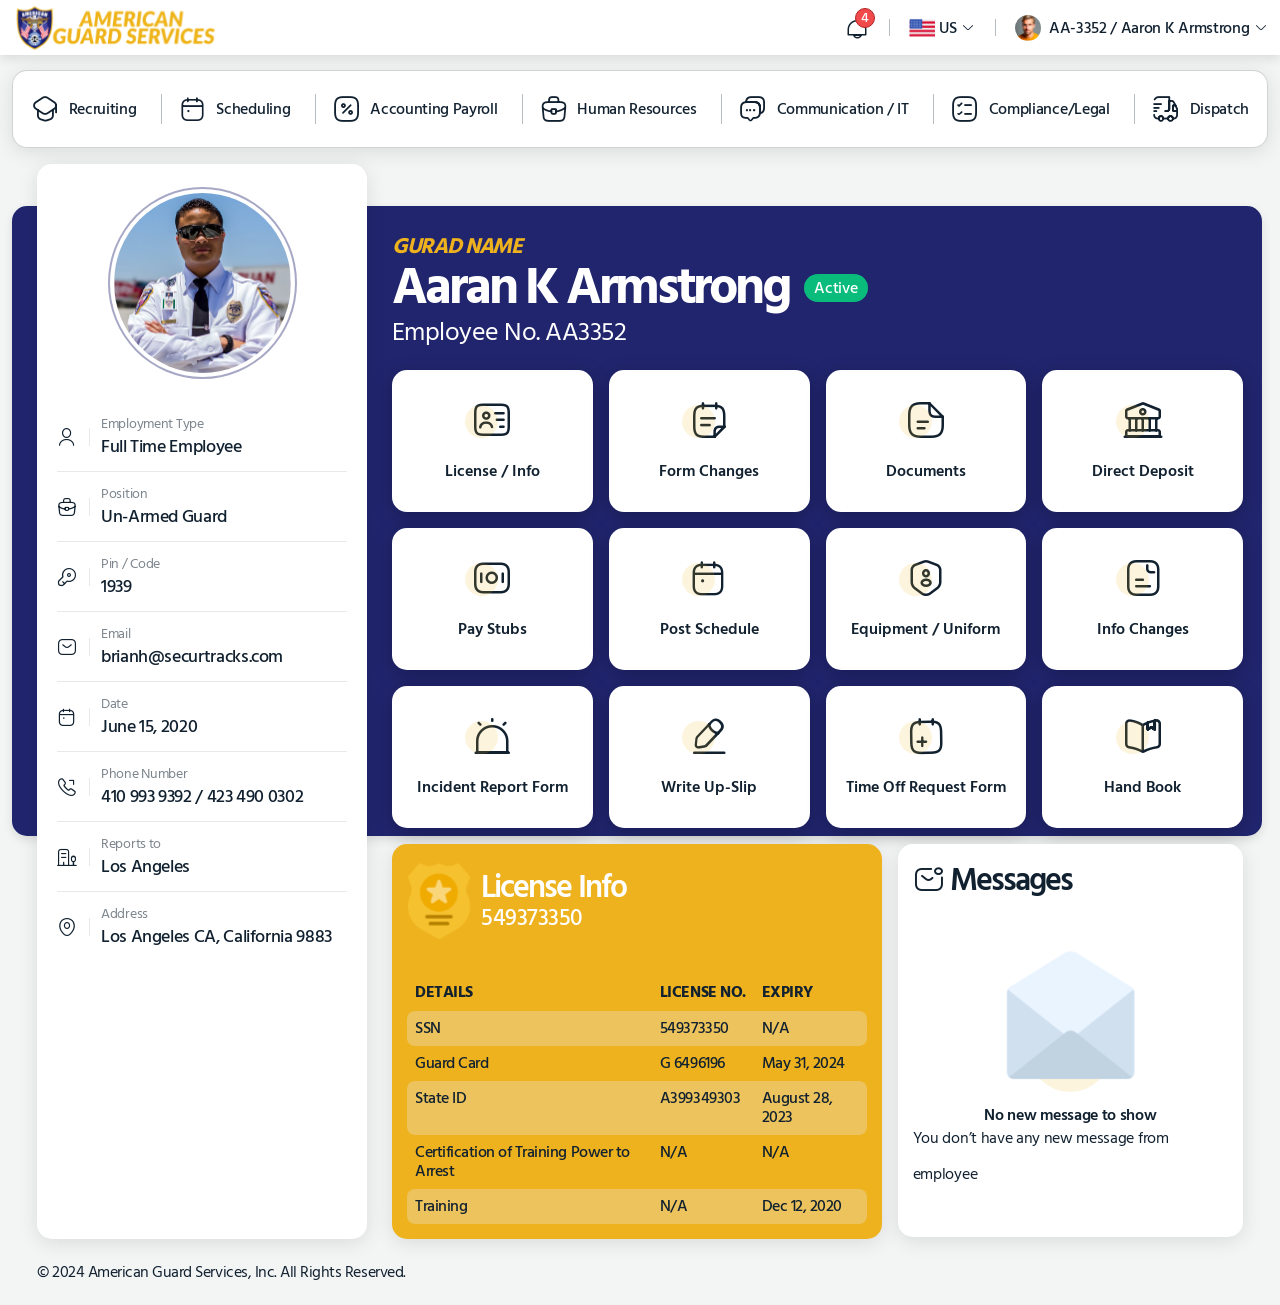
==== commit 7ccbafb4: "responsive of first page complete." ====
--- a/index.html
+++ b/index.html
@@ -221,7 +221,73 @@
                     <p>Employee No. AA3352</p>
                 </div>
 
-                <ul class="profile_detail">
+                <div class="dropdown user_profile">
+                    
+                    <ul class="profile_detail dropdown-menu">
+                        <li>
+                            <i class="icon-user"></i>
+                            <div>
+                                <span>Employment Type</span>
+                                Full Time Employee
+                            </div>
+                        </li>
+                        <li>
+                            <i class="icon-briefcase"></i>
+                            <div>
+                                <span>Position</span>
+                                Un-Armed Guard
+                            </div>
+                        </li>
+                        <li>
+                            <i class="icon-key"></i>
+                            <div>
+                                <span>Pin / Code</span>
+                                1939
+                            </div>
+                        </li>
+                        <li>
+                            <i class="icon-sms"></i>
+                            <div>
+                                <span>Email</span>
+                                brianh@securtracks.com
+                            </div>
+                        </li>
+                        <li>
+                            <i class="icon-calendar-3"></i>
+                            <div>
+                                <span>Date</span>
+                                June 15, 2020
+                            </div>
+                        </li>
+                        <li>
+                            <i class="icon-call-outgoing"></i>
+                            <div>
+                                <span>Phone Number</span>
+                                410 993 9392 / 423 490 0302
+                            </div>
+                        </li>
+                        <li>
+                            <i class="icon-building-4"></i>
+                            <div>
+                                <span>Reports to</span>
+                                Los Angeles
+                            </div>
+                        </li>
+                        <li>
+                            <i class="icon-location"></i>
+                            <div>
+                                <span>Address</span>
+                                Los Angeles CA, California 9883
+                            </div>
+                        </li>
+                    </ul>
+
+                    <button class="btn btn-link dropdown-toggle" role="button" data-bs-toggle="dropdown" aria-expanded="false">
+                        More Details
+                    </button>
+                </div>
+
+                <!-- <ul class="profile_detail">
                     <li>
                         <i class="icon-user"></i>
                         <div>
@@ -278,7 +344,7 @@
                             Los Angeles CA, California 9883
                         </div>
                     </li>
-                </ul>
+                </ul> -->
 
             </div>
             <div class="content_panel">
@@ -375,7 +441,8 @@
                         </div>
                     </div>
 
-                    <div class="col-12 col-md-12 col-lg-12 col-xl-7 col-xxl-6 order-3 order-sm-3 order-md-2 order-lg-2 order-xl-2">
+                    <div
+                        class="col-12 col-md-12 col-lg-12 col-xl-7 col-xxl-6 order-3 order-sm-3 order-md-2 order-lg-2 order-xl-2">
                         <div class="license-container">
                             <div class="d-flex align-items-center">
                                 <span>
@@ -431,7 +498,8 @@
                         </div>
                     </div>
 
-                    <div class="col-12 col-md-12 col-lg-12 col-xl-5 col-xxl-6 order-1 order-sm-1 order-md-3 order-lg-3 order-xl-3">
+                    <div
+                        class="col-12 col-md-12 col-lg-12 col-xl-5 col-xxl-6 order-1 order-sm-1 order-md-3 order-lg-3 order-xl-3">
                         <div class="inbox-container">
                             <div class="d-flex align-items-center">
                                 <i class="icon-sms-notification"></i>
@@ -463,7 +531,7 @@
         </div>
     </footer>
 
- 
+
     <script src="node_modules/@popperjs/core/dist/umd/popper.min.js"></script>
     <script src="node_modules/bootstrap/dist/js/bootstrap.min.js"></script>
 </body>
--- a/assets/styles/style.css
+++ b/assets/styles/style.css
@@ -12069,6 +12069,9 @@
   display: flex;
   align-items: center;
 }
+header .navbar .dropdown .dropdown-menu a:active {
+  background-color: transparent;
+}
 header .navbar .dropdown .dropdown-menu img {
   height: 28px;
   width: 28px;
@@ -12290,7 +12293,7 @@
   align-items: center;
   justify-content: center;
   flex-direction: column;
-  padding: 30px 0;
+  padding: 30px 10px;
   text-align: center;
   color: #112130;
   font-size: 16px;
@@ -12387,6 +12390,12 @@
   line-height: 19px;
   letter-spacing: -0.48px;
   border: none !important;
+}
+.license-container table tr td:first-child {
+  border-radius: 8px 0 0 8px;
+}
+.license-container table tr td:last-child {
+  border-radius: 0 8px 8px 0;
 }
 
 .inbox-container {
@@ -12548,9 +12557,24 @@
   .side_panel .heading {
     display: block !important;
   }
-  .side_panel .profile_detail {
+  .side_panel .user_profile .dropdown-toggle {
+    margin: 25px auto 0;
+    display: flex;
+    text-decoration: underline;
+    color: #112130;
+    padding: 0;
+    font-weight: 500;
+  }
+  .side_panel .user_profile .dropdown-toggle::after {
+    display: none;
+  }
+  .side_panel .user_profile .profile_detail {
     margin: 25px 0 0 0;
-    height: 100%;
+    height: calc(100% - 280px);
+    position: relative !important;
+    background: white;
+    border: 0;
+    transform: none !important;
   }
   .content_panel {
     width: 100%;
@@ -12672,9 +12696,24 @@
   .side_panel .heading {
     display: block !important;
   }
-  .side_panel .profile_detail {
+  .side_panel .user_profile .dropdown-toggle {
+    margin: 25px auto 0;
+    display: flex;
+    text-decoration: underline;
+    color: #112130;
+    padding: 0;
+    font-weight: 500;
+  }
+  .side_panel .user_profile .dropdown-toggle::after {
+    display: none;
+  }
+  .side_panel .user_profile .profile_detail {
     margin: 25px 0 0 0;
-    height: 100%;
+    height: calc(100% - 280px);
+    position: relative !important;
+    background: white;
+    border: 0;
+    transform: none !important;
   }
   .content_panel {
     width: 100%;
@@ -12792,9 +12831,24 @@
   .side_panel .heading {
     display: block !important;
   }
-  .side_panel .profile_detail {
+  .side_panel .user_profile .dropdown-toggle {
+    margin: 25px auto 0;
+    display: flex;
+    text-decoration: underline;
+    color: #112130;
+    padding: 0;
+    font-weight: 500;
+  }
+  .side_panel .user_profile .dropdown-toggle::after {
+    display: none;
+  }
+  .side_panel .user_profile .profile_detail {
     margin: 25px 0 0 0;
-    height: 100%;
+    height: calc(100% - 280px);
+    position: relative !important;
+    background: white;
+    border: 0;
+    transform: none !important;
   }
   .content_panel {
     width: 100%;
@@ -12906,9 +12960,17 @@
     margin-left: 25px;
     padding: 25px 20px;
   }
-  .side_panel .profile_detail {
+  .side_panel .user_profile .dropdown-toggle {
+    display: none;
+  }
+  .side_panel .user_profile .profile_detail {
     margin: 25px 0 0 0;
     height: calc(100% - 280px);
+    position: relative !important;
+    background: white;
+    border: 0;
+    transform: none !important;
+    display: block;
   }
   .content_panel {
     width: calc(100% - 405px);
@@ -13042,9 +13104,17 @@
     margin-left: 25px;
     padding: 25px 20px;
   }
-  .side_panel .profile_detail {
+  .side_panel .user_profile .dropdown-toggle {
+    display: none;
+  }
+  .side_panel .user_profile .profile_detail {
     margin: 25px 0 0 0;
     height: calc(100% - 280px);
+    position: relative !important;
+    background: white;
+    border: 0;
+    transform: none !important;
+    display: block;
   }
   .content_panel {
     width: calc(100% - 405px);
@@ -13178,9 +13248,17 @@
     margin-left: 25px;
     padding: 25px 20px;
   }
-  .side_panel .profile_detail {
+  .side_panel .user_profile .dropdown-toggle {
+    display: none;
+  }
+  .side_panel .user_profile .profile_detail {
     margin: 25px 0 0 0;
     height: calc(100% - 280px);
+    position: relative !important;
+    background: white;
+    border: 0;
+    transform: none !important;
+    display: block;
   }
   .content_panel {
     width: calc(100% - 405px);
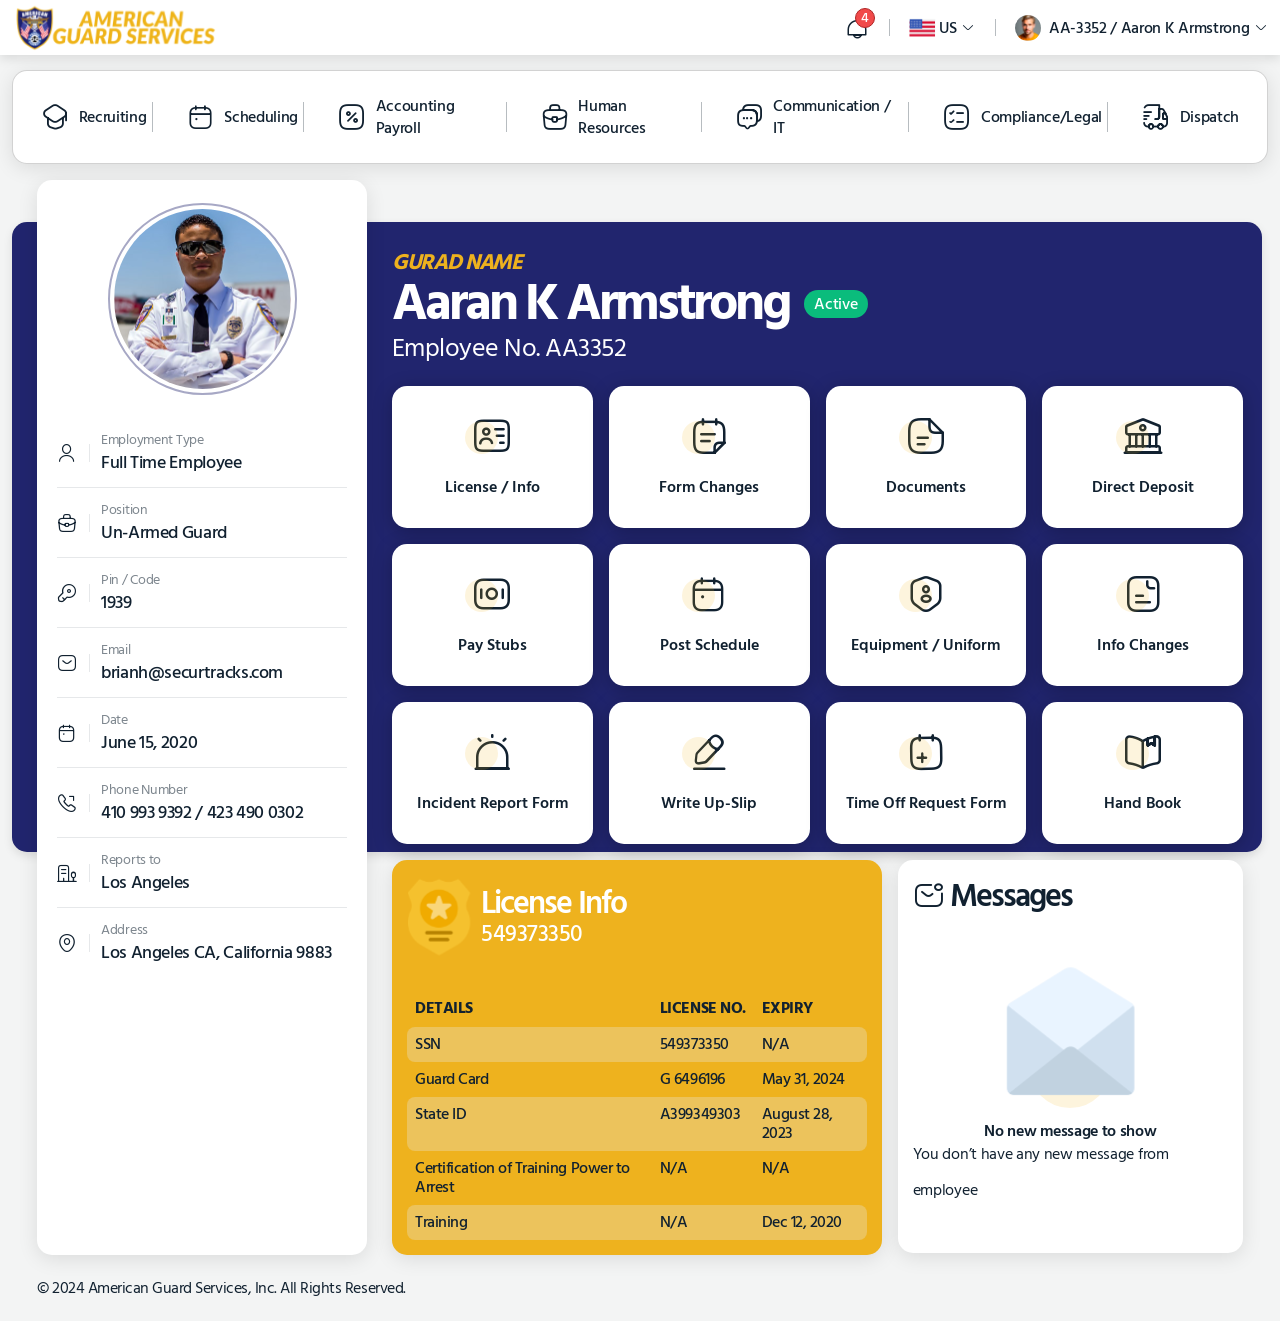
==== commit 45f6a7ab: "fix menu." ====
--- a/index.html
+++ b/index.html
@@ -5,8 +5,7 @@
     <meta charset="UTF-8" />
     <meta name="viewport" content="width=device-width, initial-scale=1.0" />
     <title>AGS</title>
-    <link rel="stylesheet" href="../assets/styles/style.css" />
-    <link href="https://file.myfontastic.com/HDX6MTUE9ffdudv8b3cxH4/icons.css" rel="stylesheet" />
+    <link rel="stylesheet" href="assets/styles/style.css" />
 </head>
 
 <body>
@@ -166,7 +165,7 @@
                 </span>
             </button>
             <div class="main_menu dropdown-menu">
-                <ul class="navbar-nav d-flex flex-wrap">
+                <ul class="navbar-nav d-flex">
                     <li class="nav-item">
                         <a class="nav-link" href="#">
                             <i class="icon-teacher"></i> Recruiting
@@ -286,66 +285,6 @@
                         More Details
                     </button>
                 </div>
-
-                <!-- <ul class="profile_detail">
-                    <li>
-                        <i class="icon-user"></i>
-                        <div>
-                            <span>Employment Type</span>
-                            Full Time Employee
-                        </div>
-                    </li>
-                    <li>
-                        <i class="icon-briefcase"></i>
-                        <div>
-                            <span>Position</span>
-                            Un-Armed Guard
-                        </div>
-                    </li>
-                    <li>
-                        <i class="icon-key"></i>
-                        <div>
-                            <span>Pin / Code</span>
-                            1939
-                        </div>
-                    </li>
-                    <li>
-                        <i class="icon-sms"></i>
-                        <div>
-                            <span>Email</span>
-                            brianh@securtracks.com
-                        </div>
-                    </li>
-                    <li>
-                        <i class="icon-calendar-3"></i>
-                        <div>
-                            <span>Date</span>
-                            June 15, 2020
-                        </div>
-                    </li>
-                    <li>
-                        <i class="icon-call-outgoing"></i>
-                        <div>
-                            <span>Phone Number</span>
-                            410 993 9392 / 423 490 0302
-                        </div>
-                    </li>
-                    <li>
-                        <i class="icon-building-4"></i>
-                        <div>
-                            <span>Reports to</span>
-                            Los Angeles
-                        </div>
-                    </li>
-                    <li>
-                        <i class="icon-location"></i>
-                        <div>
-                            <span>Address</span>
-                            Los Angeles CA, California 9883
-                        </div>
-                    </li>
-                </ul> -->
-
             </div>
             <div class="content_panel">
                 <div class="heading">
@@ -363,78 +302,78 @@
                             <h4>Select to Continue</h4>
                             <div class="row g-3">
                                 <div class="col-xxl-2 col-xl-3 col-lg-4 col-md-4 col-6">
-                                    <div class="white_box">
+                                    <a href="javascript:" class="white_box">
                                         <i class="icon-personalcard"></i>
                                         <p>License / Info</p>
-                                    </div>
-                                </div>
-                                <div class="col-xxl-2 col-xl-3 col-lg-4 col-md-4 col-6">
-                                    <div class="white_box">
+                                    </a>
+                                </div>
+                                <div class="col-xxl-2 col-xl-3 col-lg-4 col-md-4 col-6">
+                                    <a href="javascript:" class="white_box">
                                         <i class="icon-stickynote"></i>
                                         <p>Form Changes</p>
-                                    </div>
-                                </div>
-                                <div class="col-xxl-2 col-xl-3 col-lg-4 col-md-4 col-6">
-                                    <div class="white_box">
+                                    </a>
+                                </div>
+                                <div class="col-xxl-2 col-xl-3 col-lg-4 col-md-4 col-6">
+                                    <a href="javascript:" class="white_box">
                                         <i class="icon-document-text-1"></i>
                                         <p>Documents</p>
-                                    </div>
-                                </div>
-                                <div class="col-xxl-2 col-xl-3 col-lg-4 col-md-4 col-6">
-                                    <div class="white_box">
+                                    </a>
+                                </div>
+                                <div class="col-xxl-2 col-xl-3 col-lg-4 col-md-4 col-6">
+                                    <a href="javascript:" class="white_box">
                                         <i class="icon-bank"></i>
                                         <p>Direct Deposit</p>
-                                    </div>
-                                </div>
-                                <div class="col-xxl-2 col-xl-3 col-lg-4 col-md-4 col-6">
-                                    <div class="white_box">
+                                    </a>
+                                </div>
+                                <div class="col-xxl-2 col-xl-3 col-lg-4 col-md-4 col-6">
+                                    <a href="javascript:" class="white_box">
                                         <i class="icon-money"></i>
                                         <p>Pay Stubs</p>
-                                    </div>
-                                </div>
-                                <div class="col-xxl-2 col-xl-3 col-lg-4 col-md-4 col-6">
-                                    <div class="white_box">
+                                    </a>
+                                </div>
+                                <div class="col-xxl-2 col-xl-3 col-lg-4 col-md-4 col-6">
+                                    <a href="javascript:" class="white_box">
                                         <i class="icon-calendar-3"></i>
                                         <p>Post Schedule</p>
-                                    </div>
-                                </div>
-
-
-                                <div class="col-xxl-2 col-xl-3 col-lg-4 col-md-4 col-6">
-                                    <div class="white_box">
+                                    </a>
+                                </div>
+
+
+                                <div class="col-xxl-2 col-xl-3 col-lg-4 col-md-4 col-6">
+                                    <a href="javascript:" class="white_box">
                                         <i class="icon-security-user"></i>
                                         <p>Equipment / Uniform</p>
-                                    </div>
-                                </div>
-                                <div class="col-xxl-2 col-xl-3 col-lg-4 col-md-4 col-6">
-                                    <div class="white_box">
+                                    </a>
+                                </div>
+                                <div class="col-xxl-2 col-xl-3 col-lg-4 col-md-4 col-6">
+                                    <a href="javascript:" class="white_box">
                                         <i class="icon-document-text"></i>
                                         <p>Info Changes</p>
-                                    </div>
-                                </div>
-                                <div class="col-xxl-2 col-xl-3 col-lg-4 col-md-4 col-6">
-                                    <div class="white_box">
+                                    </a>
+                                </div>
+                                <div class="col-xxl-2 col-xl-3 col-lg-4 col-md-4 col-6">
+                                    <a href="javascript:"  class="white_box">
                                         <i class="icon-alarm"></i>
                                         <p>Incident Report Form</p>
-                                    </div>
-                                </div>
-                                <div class="col-xxl-2 col-xl-3 col-lg-4 col-md-4 col-6">
-                                    <div class="white_box">
+                                    </a>
+                                </div>
+                                <div class="col-xxl-2 col-xl-3 col-lg-4 col-md-4 col-6">
+                                    <a href="javascript:"  class="white_box">
                                         <i class="icon-edit-2"></i>
                                         <p>Write Up-Slip</p>
-                                    </div>
-                                </div>
-                                <div class="col-xxl-2 col-xl-3 col-lg-4 col-md-4 col-6">
-                                    <div class="white_box">
+                                    </a>
+                                </div>
+                                <div class="col-xxl-2 col-xl-3 col-lg-4 col-md-4 col-6">
+                                    <a href="javascript:"  class="white_box">
                                         <i class="icon-note-add"></i>
                                         <p>Time Off Request Form</p>
-                                    </div>
-                                </div>
-                                <div class="col-xxl-2 col-xl-3 col-lg-4 col-md-4 col-6">
-                                    <div class="white_box">
+                                    </a>
+                                </div>
+                                <div class="col-xxl-2 col-xl-3 col-lg-4 col-md-4 col-6">
+                                    <a href="javascript:"  class="white_box">
                                         <i class="icon-book-saved"></i>
                                         <p>Hand Book</p>
-                                    </div>
+                                    </a>
                                 </div>
 
                             </div>
--- a/assets/styles/style.css
+++ b/assets/styles/style.css
@@ -12295,6 +12295,7 @@
   flex-direction: column;
   padding: 30px 10px;
   text-align: center;
+  text-decoration: none;
   color: #112130;
   font-size: 16px;
   font-style: normal;
@@ -12469,10 +12470,13 @@
     width: 146px;
   }
   header .navbar .navbar-nav > li {
-    margin-left: 30px;
+    margin-left: 24px;
   }
   header .navbar .navbar-nav > li::before {
-    left: -15px;
+    left: -12px;
+  }
+  header .navbar .navbar-nav > li:first-child {
+    margin-left: 0 !important;
   }
   header .navbar .navbar-nav .notification i {
     font-size: 24px;
@@ -13018,7 +13022,7 @@
     margin: 0;
   }
 }
-@media (min-width: 1200px) and (max-width: 1400px) {
+@media (min-width: 1200px) and (max-width: 1440px) {
   header .navbar .navbar-nav > li {
     margin-left: 40px;
   }
@@ -13077,10 +13081,10 @@
   }
   .main_menu .navbar-nav li {
     margin-left: 0;
-    padding: 8px 10px !important;
+    padding: 8px 20px !important;
   }
   .main_menu .navbar-nav li::before {
-    left: -8px;
+    left: -15px;
   }
   .main_menu .navbar-nav li:first-child {
     margin-left: 0;
@@ -13162,7 +13166,7 @@
     margin: 0;
   }
 }
-@media (min-width: 1400px) {
+@media (min-width: 1441px) {
   header .navbar .navbar-nav > li {
     margin-left: 40px;
   }
@@ -13220,11 +13224,15 @@
     padding: 0;
   }
   .main_menu .navbar-nav li {
-    margin-left: 40px;
-    padding: 8px 20px !important;
+    margin: 0;
+    padding: 8px 16px !important;
+    width: 14%;
+    display: flex;
+    align-items: center;
+    justify-content: center;
   }
   .main_menu .navbar-nav li::before {
-    left: -40px;
+    left: -3px;
   }
   .main_menu .navbar-nav li:first-child {
     margin-left: 0;
@@ -13237,7 +13245,7 @@
     width: calc(100% - 30px);
     background-color: #21256e;
     box-shadow: 0px 4px 10px rgba(0, 0, 0, 0.1);
-    height: 70vh;
+    height: 660px;
     position: absolute;
     z-index: 0;
     top: 42px;
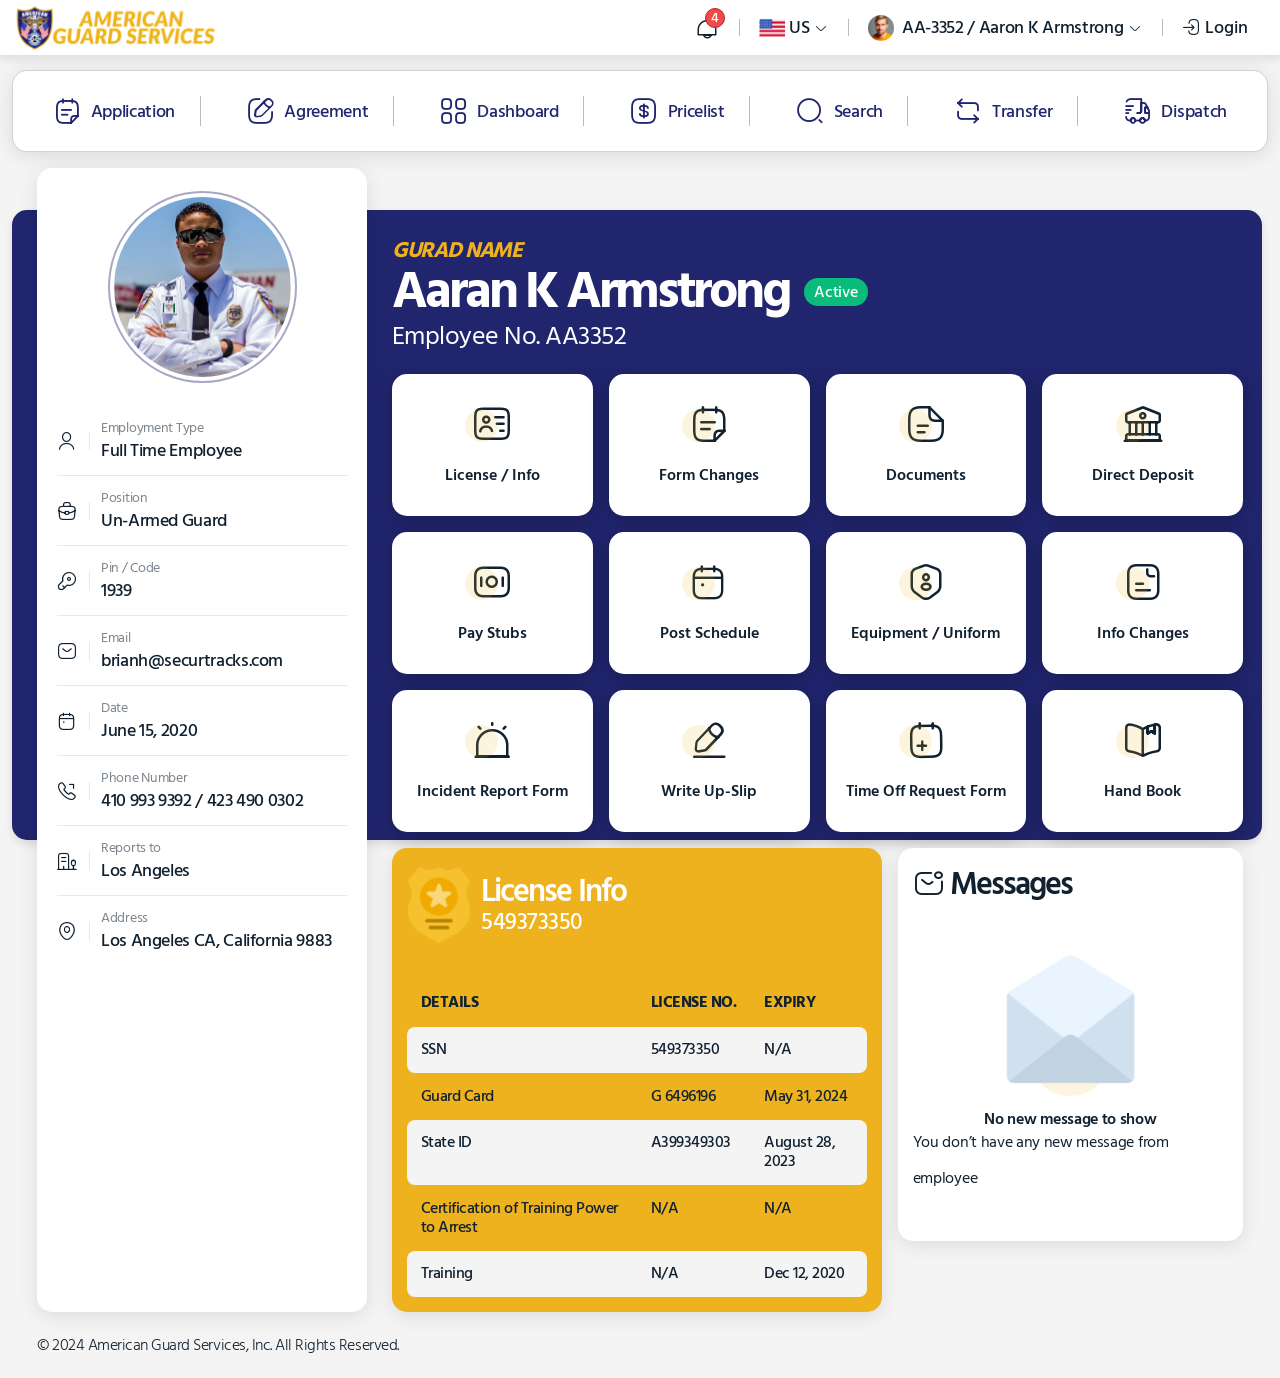
==== commit a92b2ebd: "fix some issues." ====
--- a/index.html
+++ b/index.html
@@ -23,9 +23,8 @@
                             </d>
                     </li>
                     <li>
-
                         <div class="dropdown">
-                            <button class="btn dropdown-toggle" type="button" data-bs-toggle="dropdown"
+                            <button class="btn dropdown-toggle btn_dropdown" type="button" data-bs-toggle="dropdown"
                                 aria-expanded="false">
                                 <img src="./assets/images/us-flag.svg" alt="us flag" />
                                 US
@@ -138,9 +137,8 @@
                         </div>
                     </li>
                     <li>
-
                         <div class="dropdown profile">
-                            <button class="btn dropdown-toggle" type="button" data-bs-toggle="dropdown"
+                            <button class="btn dropdown-toggle btn_dropdown" type="button" data-bs-toggle="dropdown"
                                 aria-expanded="false">
                                 <img src="./assets/images/avatar.svg" class="me-2 rounded-5" alt="user avatar" />
                                 <span class="avatar-user"> AA-3352 / Aaron K Armstrong </span>
@@ -151,6 +149,14 @@
                                 <li><a class="dropdown-item" href="#">Something else here</a></li>
                             </ul>
                         </div>
+                    </li>
+                    <li class="login_btn">
+                        <a href="./login.html">
+                            <i class="icon-login"></i>
+                        <span>
+                            Login
+                        </span>
+                        </a>
                     </li>
                 </ul>
             </div>
@@ -164,36 +170,36 @@
                     Menu
                 </span>
             </button>
-            <div class="main_menu dropdown-menu">
+            <div class="main_menu dropdown-menu nav_manu">
                 <ul class="navbar-nav d-flex">
                     <li class="nav-item">
-                        <a class="nav-link" href="#">
-                            <i class="icon-teacher"></i> Recruiting
-                        </a>
-                    </li>
-                    <li class="nav-item">
-                        <a class="nav-link" href="#">
-                            <i class="icon-calendar-3"></i> Scheduling
-                        </a>
-                    </li>
-                    <li class="nav-item">
-                        <a class="nav-link" href="#">
-                            <i class="icon-percentage-square"></i> Accounting Payroll
-                        </a>
-                    </li>
-                    <li class="nav-item">
-                        <a class="nav-link" href="#">
-                            <i class="icon-briefcase"></i> Human Resources
-                        </a>
-                    </li>
-                    <li class="nav-item">
-                        <a class="nav-link" href="#">
-                            <i class="icon-messages"></i> Communication / IT
-                        </a>
-                    </li>
-                    <li class="nav-item">
-                        <a class="nav-link" href="#">
-                            <i class="icon-task-square"></i> Compliance/Legal
+                        <a class="nav-link" href="./application.html">
+                            <i class="icon-stickynote"></i> Application
+                        </a>
+                    </li>
+                    <li class="nav-item">
+                        <a class="nav-link" href="./agreement.html">
+                            <i class="icon-edit"></i> Agreement
+                        </a>
+                    </li>
+                    <li class="nav-item">
+                        <a class="nav-link" href="./dashboard.html">
+                            <i class="icon-category"></i> Dashboard
+                        </a>
+                    </li>
+                    <li class="nav-item">
+                        <a class="nav-link" href="./pricelist.html">
+                            <i class="icon-dollar-square"></i> Pricelist
+                        </a>
+                    </li>
+                    <li class="nav-item">
+                        <a class="nav-link" href="./search.html">
+                            <i class="icon-search-normal-1"></i> Search
+                        </a>
+                    </li>
+                    <li class="nav-item">
+                        <a class="nav-link" href="./transfer.html">
+                            <i class="icon-repeat"></i> Transfer
                         </a>
                     </li>
                     <li class="nav-item">
@@ -221,7 +227,7 @@
                 </div>
 
                 <div class="dropdown user_profile">
-                    
+
                     <ul class="profile_detail dropdown-menu">
                         <li>
                             <i class="icon-user"></i>
@@ -281,7 +287,8 @@
                         </li>
                     </ul>
 
-                    <button class="btn btn-link dropdown-toggle" role="button" data-bs-toggle="dropdown" aria-expanded="false">
+                    <button class="btn btn-link dropdown-toggle" role="button" data-bs-toggle="dropdown"
+                        aria-expanded="false">
                         More Details
                     </button>
                 </div>
@@ -297,7 +304,7 @@
 
                 <div class="row g-3 mt-1">
 
-                    <div class="col-12 order-2 order-sm-2 order-md-1 order-lg-1 order-xl-1  ">
+                    <div class="col-12 order-1 order-sm-2 order-md-1 order-lg-1 order-xl-1  ">
                         <div class="blue_screen_mobile">
                             <h4>Select to Continue</h4>
                             <div class="row g-3">
@@ -352,25 +359,25 @@
                                     </a>
                                 </div>
                                 <div class="col-xxl-2 col-xl-3 col-lg-4 col-md-4 col-6">
-                                    <a href="javascript:"  class="white_box">
+                                    <a href="javascript:" class="white_box">
                                         <i class="icon-alarm"></i>
                                         <p>Incident Report Form</p>
                                     </a>
                                 </div>
                                 <div class="col-xxl-2 col-xl-3 col-lg-4 col-md-4 col-6">
-                                    <a href="javascript:"  class="white_box">
+                                    <a href="javascript:" class="white_box">
                                         <i class="icon-edit-2"></i>
                                         <p>Write Up-Slip</p>
                                     </a>
                                 </div>
                                 <div class="col-xxl-2 col-xl-3 col-lg-4 col-md-4 col-6">
-                                    <a href="javascript:"  class="white_box">
+                                    <a href="javascript:" class="white_box">
                                         <i class="icon-note-add"></i>
                                         <p>Time Off Request Form</p>
                                     </a>
                                 </div>
                                 <div class="col-xxl-2 col-xl-3 col-lg-4 col-md-4 col-6">
-                                    <a href="javascript:"  class="white_box">
+                                    <a href="javascript:" class="white_box">
                                         <i class="icon-book-saved"></i>
                                         <p>Hand Book</p>
                                     </a>
@@ -438,7 +445,7 @@
                     </div>
 
                     <div
-                        class="col-12 col-md-12 col-lg-12 col-xl-5 col-xxl-6 order-1 order-sm-1 order-md-3 order-lg-3 order-xl-3">
+                        class="col-12 col-md-12 col-lg-12 col-xl-5 col-xxl-6 order-2 order-sm-1 order-md-3 order-lg-3 order-xl-3">
                         <div class="inbox-container">
                             <div class="d-flex align-items-center">
                                 <i class="icon-sms-notification"></i>
--- a/assets/styles/style.css
+++ b/assets/styles/style.css
@@ -8,7 +8,7 @@
  */
 :root,
 [data-bs-theme=light] {
-  --bs-blue: #0d6efd;
+  --bs-blue: #21256e;
   --bs-indigo: #6610f2;
   --bs-purple: #6f42c1;
   --bs-pink: #d63384;
@@ -31,7 +31,7 @@
   --bs-gray-700: #495057;
   --bs-gray-800: #343a40;
   --bs-gray-900: #112130;
-  --bs-primary: #0d6efd;
+  --bs-primary: #21256e;
   --bs-secondary: #6c757d;
   --bs-success: #0ABC7C;
   --bs-info: #0dcaf0;
@@ -39,7 +39,7 @@
   --bs-danger: #dc3545;
   --bs-light: #f3f4f4;
   --bs-dark: #112130;
-  --bs-primary-rgb: 13, 110, 253;
+  --bs-primary-rgb: 33, 37, 110;
   --bs-secondary-rgb: 108, 117, 125;
   --bs-success-rgb: 10, 188, 124;
   --bs-info-rgb: 13, 202, 240;
@@ -47,7 +47,7 @@
   --bs-danger-rgb: 220, 53, 69;
   --bs-light-rgb: 243, 244, 244;
   --bs-dark-rgb: 17, 33, 48;
-  --bs-primary-text-emphasis: #052c65;
+  --bs-primary-text-emphasis: #0d0f2c;
   --bs-secondary-text-emphasis: #2b2f32;
   --bs-success-text-emphasis: #044b32;
   --bs-info-text-emphasis: #055160;
@@ -55,7 +55,7 @@
   --bs-danger-text-emphasis: #58151c;
   --bs-light-text-emphasis: #495057;
   --bs-dark-text-emphasis: #495057;
-  --bs-primary-bg-subtle: #cfe2ff;
+  --bs-primary-bg-subtle: #d3d3e2;
   --bs-secondary-bg-subtle: #e2e3e5;
   --bs-success-bg-subtle: #cef2e5;
   --bs-info-bg-subtle: #cff4fc;
@@ -63,7 +63,7 @@
   --bs-danger-bg-subtle: #f8d7da;
   --bs-light-bg-subtle: #f9fafa;
   --bs-dark-bg-subtle: #ced4da;
-  --bs-primary-border-subtle: #9ec5fe;
+  --bs-primary-border-subtle: #a6a8c5;
   --bs-secondary-border-subtle: #c4c8cb;
   --bs-success-border-subtle: #9de4cb;
   --bs-info-border-subtle: #9eeaf9;
@@ -95,11 +95,11 @@
   --bs-tertiary-bg: #f3f4f4;
   --bs-tertiary-bg-rgb: 243, 244, 244;
   --bs-heading-color: inherit;
-  --bs-link-color: #0d6efd;
-  --bs-link-color-rgb: 13, 110, 253;
+  --bs-link-color: #246ca8;
+  --bs-link-color-rgb: 36, 108, 168;
   --bs-link-decoration: underline;
-  --bs-link-hover-color: #0a58ca;
-  --bs-link-hover-color-rgb: 10, 88, 202;
+  --bs-link-hover-color: #1d5686;
+  --bs-link-hover-color-rgb: 29, 86, 134;
   --bs-code-color: #d63384;
   --bs-highlight-color: #112130;
   --bs-highlight-bg: #fcf0d2;
@@ -120,7 +120,7 @@
   --bs-box-shadow-inset: inset 0 1px 2px rgba(0, 0, 0, 0.075);
   --bs-focus-ring-width: 0.25rem;
   --bs-focus-ring-opacity: 0.25;
-  --bs-focus-ring-color: rgba(13, 110, 253, 0.25);
+  --bs-focus-ring-color: rgba(33, 37, 110, 0.25);
   --bs-form-valid-color: #0ABC7C;
   --bs-form-valid-border-color: #0ABC7C;
   --bs-form-invalid-color: #dc3545;
@@ -143,7 +143,7 @@
   --bs-tertiary-color-rgb: 222, 226, 230;
   --bs-tertiary-bg: #232e38;
   --bs-tertiary-bg-rgb: 35, 46, 56;
-  --bs-primary-text-emphasis: #6ea8fe;
+  --bs-primary-text-emphasis: #7a7ca8;
   --bs-secondary-text-emphasis: #a7acb1;
   --bs-success-text-emphasis: #6cd7b0;
   --bs-info-text-emphasis: #6edff6;
@@ -151,7 +151,7 @@
   --bs-danger-text-emphasis: #ea868f;
   --bs-light-text-emphasis: #f3f4f4;
   --bs-dark-text-emphasis: #dee2e6;
-  --bs-primary-bg-subtle: #031633;
+  --bs-primary-bg-subtle: #070716;
   --bs-secondary-bg-subtle: #161719;
   --bs-success-bg-subtle: #022619;
   --bs-info-bg-subtle: #032830;
@@ -159,7 +159,7 @@
   --bs-danger-bg-subtle: #2c0b0e;
   --bs-light-bg-subtle: #343a40;
   --bs-dark-bg-subtle: #1a1d20;
-  --bs-primary-border-subtle: #084298;
+  --bs-primary-border-subtle: #141642;
   --bs-secondary-border-subtle: #41464b;
   --bs-success-border-subtle: #06714a;
   --bs-info-border-subtle: #087990;
@@ -168,10 +168,10 @@
   --bs-light-border-subtle: #495057;
   --bs-dark-border-subtle: #343a40;
   --bs-heading-color: inherit;
-  --bs-link-color: #6ea8fe;
-  --bs-link-hover-color: #8bb9fe;
-  --bs-link-color-rgb: 110, 168, 254;
-  --bs-link-hover-color-rgb: 139, 185, 254;
+  --bs-link-color: #7a7ca8;
+  --bs-link-hover-color: #9596b9;
+  --bs-link-color-rgb: 122, 124, 168;
+  --bs-link-hover-color-rgb: 149, 150, 185;
   --bs-code-color: #e685b5;
   --bs-highlight-color: #dee2e6;
   --bs-highlight-bg: #5f470c;
@@ -219,7 +219,7 @@
 h6, .h6, h5, .h5, h4, .h4, h3, .h3, h2, .h2, h1, .h1 {
   margin-top: 0;
   margin-bottom: 0.5rem;
-  font-weight: 500;
+  font-weight: 600;
   line-height: 1.2;
   color: var(--bs-heading-color);
 }
@@ -420,8 +420,8 @@
 }
 
 caption {
-  padding-top: 0.5rem;
-  padding-bottom: 0.5rem;
+  padding-top: 0.86rem;
+  padding-bottom: 0.86rem;
   color: var(--bs-secondary-color);
   text-align: left;
 }
@@ -1862,7 +1862,7 @@
   --bs-table-border-color: var(--bs-border-color);
   --bs-table-accent-bg: transparent;
   --bs-table-striped-color: var(--bs-emphasis-color);
-  --bs-table-striped-bg: #ecc35c;
+  --bs-table-striped-bg: #F4F4F4;
   --bs-table-active-color: var(--bs-emphasis-color);
   --bs-table-active-bg: rgba(var(--bs-emphasis-color-rgb), 0.1);
   --bs-table-hover-color: var(--bs-emphasis-color);
@@ -1873,7 +1873,7 @@
   border-color: var(--bs-table-border-color);
 }
 .table > :not(caption) > * > * {
-  padding: 0.5rem 0.5rem;
+  padding: 0.86rem 0.86rem;
   color: var(--bs-table-color-state, var(--bs-table-color-type, var(--bs-table-color)));
   background-color: var(--bs-table-bg);
   border-bottom-width: var(--bs-border-width);
@@ -1934,13 +1934,13 @@
 
 .table-primary {
   --bs-table-color: #000;
-  --bs-table-bg: #cfe2ff;
-  --bs-table-border-color: #a6b5cc;
-  --bs-table-striped-bg: #c5d7f2;
+  --bs-table-bg: #d3d3e2;
+  --bs-table-border-color: #a9a9b5;
+  --bs-table-striped-bg: #c8c8d7;
   --bs-table-striped-color: #000;
-  --bs-table-active-bg: #bacbe6;
+  --bs-table-active-bg: #bebecb;
   --bs-table-active-color: #000;
-  --bs-table-hover-bg: #bfd1ec;
+  --bs-table-hover-bg: #c3c3d1;
   --bs-table-hover-color: #000;
   color: var(--bs-table-color);
   border-color: var(--bs-table-border-color);
@@ -2140,9 +2140,9 @@
 .form-control:focus {
   color: var(--bs-body-color);
   background-color: var(--bs-body-bg);
-  border-color: #86b7fe;
+  border-color: #9092b7;
   outline: 0;
-  box-shadow: 0 0 0 0.25rem rgba(13, 110, 253, 0.25);
+  box-shadow: 0 0 0 0.25rem rgba(33, 37, 110, 0.25);
 }
 .form-control::-webkit-date-and-time-value {
   min-width: 85px;
@@ -2291,9 +2291,9 @@
   }
 }
 .form-select:focus {
-  border-color: #86b7fe;
+  border-color: #9092b7;
   outline: 0;
-  box-shadow: 0 0 0 0.25rem rgba(13, 110, 253, 0.25);
+  box-shadow: 0 0 0 0.25rem rgba(33, 37, 110, 0.25);
 }
 .form-select[multiple], .form-select[size]:not([size="1"]) {
   padding-right: 0.75rem;
@@ -2378,13 +2378,13 @@
   filter: brightness(90%);
 }
 .form-check-input:focus {
-  border-color: #86b7fe;
+  border-color: #9092b7;
   outline: 0;
-  box-shadow: 0 0 0 0.25rem rgba(13, 110, 253, 0.25);
+  box-shadow: 0 0 0 0.25rem rgba(33, 37, 110, 0.25);
 }
 .form-check-input:checked {
-  background-color: #0d6efd;
-  border-color: #0d6efd;
+  background-color: #21256e;
+  border-color: #21256e;
 }
 .form-check-input:checked[type=checkbox] {
   --bs-form-check-bg-image: url("data:image/svg+xml,%3csvg xmlns='http://www.w3.org/2000/svg' viewBox='0 0 20 20'%3e%3cpath fill='none' stroke='%23fff' stroke-linecap='round' stroke-linejoin='round' stroke-width='3' d='m6 10 3 3 6-6'/%3e%3c/svg%3e");
@@ -2393,8 +2393,8 @@
   --bs-form-check-bg-image: url("data:image/svg+xml,%3csvg xmlns='http://www.w3.org/2000/svg' viewBox='-4 -4 8 8'%3e%3ccircle r='2' fill='%23fff'/%3e%3c/svg%3e");
 }
 .form-check-input[type=checkbox]:indeterminate {
-  background-color: #0d6efd;
-  border-color: #0d6efd;
+  background-color: #21256e;
+  border-color: #21256e;
   --bs-form-check-bg-image: url("data:image/svg+xml,%3csvg xmlns='http://www.w3.org/2000/svg' viewBox='0 0 20 20'%3e%3cpath fill='none' stroke='%23fff' stroke-linecap='round' stroke-linejoin='round' stroke-width='3' d='M6 10h8'/%3e%3c/svg%3e");
 }
 .form-check-input:disabled {
@@ -2425,7 +2425,7 @@
   }
 }
 .form-switch .form-check-input:focus {
-  --bs-form-switch-bg: url("data:image/svg+xml,%3csvg xmlns='http://www.w3.org/2000/svg' viewBox='-4 -4 8 8'%3e%3ccircle r='3' fill='%2386b7fe'/%3e%3c/svg%3e");
+  --bs-form-switch-bg: url("data:image/svg+xml,%3csvg xmlns='http://www.w3.org/2000/svg' viewBox='-4 -4 8 8'%3e%3ccircle r='3' fill='%239092b7'/%3e%3c/svg%3e");
 }
 .form-switch .form-check-input:checked {
   background-position: right center;
@@ -2473,10 +2473,10 @@
   outline: 0;
 }
 .form-range:focus::-webkit-slider-thumb {
-  box-shadow: 0 0 0 1px #f3f4f4, 0 0 0 0.25rem rgba(13, 110, 253, 0.25);
+  box-shadow: 0 0 0 1px #f3f4f4, 0 0 0 0.25rem rgba(33, 37, 110, 0.25);
 }
 .form-range:focus::-moz-range-thumb {
-  box-shadow: 0 0 0 1px #f3f4f4, 0 0 0 0.25rem rgba(13, 110, 253, 0.25);
+  box-shadow: 0 0 0 1px #f3f4f4, 0 0 0 0.25rem rgba(33, 37, 110, 0.25);
 }
 .form-range::-moz-focus-outer {
   border: 0;
@@ -2487,7 +2487,7 @@
   margin-top: -0.25rem;
   -webkit-appearance: none;
           appearance: none;
-  background-color: #0d6efd;
+  background-color: #21256e;
   border: 0;
   border-radius: 1rem;
   -webkit-transition: background-color 0.15s ease-in-out, border-color 0.15s ease-in-out, box-shadow 0.15s ease-in-out;
@@ -2500,7 +2500,7 @@
   }
 }
 .form-range::-webkit-slider-thumb:active {
-  background-color: #b6d4fe;
+  background-color: #bcbed4;
 }
 .form-range::-webkit-slider-runnable-track {
   width: 100%;
@@ -2516,7 +2516,7 @@
   height: 1rem;
   -moz-appearance: none;
        appearance: none;
-  background-color: #0d6efd;
+  background-color: #21256e;
   border: 0;
   border-radius: 1rem;
   -moz-transition: background-color 0.15s ease-in-out, border-color 0.15s ease-in-out, box-shadow 0.15s ease-in-out;
@@ -2529,7 +2529,7 @@
   }
 }
 .form-range::-moz-range-thumb:active {
-  background-color: #b6d4fe;
+  background-color: #bcbed4;
 }
 .form-range::-moz-range-track {
   width: 100%;
@@ -3013,19 +3013,19 @@
 
 .btn-primary {
   --bs-btn-color: #fff;
-  --bs-btn-bg: #0d6efd;
-  --bs-btn-border-color: #0d6efd;
+  --bs-btn-bg: #21256e;
+  --bs-btn-border-color: #21256e;
   --bs-btn-hover-color: #fff;
-  --bs-btn-hover-bg: #0b5ed7;
-  --bs-btn-hover-border-color: #0a58ca;
-  --bs-btn-focus-shadow-rgb: 49, 132, 253;
+  --bs-btn-hover-bg: #1c1f5e;
+  --bs-btn-hover-border-color: #1a1e58;
+  --bs-btn-focus-shadow-rgb: 66, 70, 132;
   --bs-btn-active-color: #fff;
-  --bs-btn-active-bg: #0a58ca;
-  --bs-btn-active-border-color: #0a53be;
+  --bs-btn-active-bg: #1a1e58;
+  --bs-btn-active-border-color: #191c53;
   --bs-btn-active-shadow: inset 0 3px 5px rgba(0, 0, 0, 0.125);
   --bs-btn-disabled-color: #fff;
-  --bs-btn-disabled-bg: #0d6efd;
-  --bs-btn-disabled-border-color: #0d6efd;
+  --bs-btn-disabled-bg: #21256e;
+  --bs-btn-disabled-border-color: #21256e;
 }
 
 .btn-secondary {
@@ -3148,19 +3148,19 @@
 }
 
 .btn-outline-primary {
-  --bs-btn-color: #0d6efd;
-  --bs-btn-border-color: #0d6efd;
+  --bs-btn-color: #21256e;
+  --bs-btn-border-color: #21256e;
   --bs-btn-hover-color: #fff;
-  --bs-btn-hover-bg: #0d6efd;
-  --bs-btn-hover-border-color: #0d6efd;
-  --bs-btn-focus-shadow-rgb: 13, 110, 253;
+  --bs-btn-hover-bg: #21256e;
+  --bs-btn-hover-border-color: #21256e;
+  --bs-btn-focus-shadow-rgb: 33, 37, 110;
   --bs-btn-active-color: #fff;
-  --bs-btn-active-bg: #0d6efd;
-  --bs-btn-active-border-color: #0d6efd;
+  --bs-btn-active-bg: #21256e;
+  --bs-btn-active-border-color: #21256e;
   --bs-btn-active-shadow: inset 0 3px 5px rgba(0, 0, 0, 0.125);
-  --bs-btn-disabled-color: #0d6efd;
+  --bs-btn-disabled-color: #21256e;
   --bs-btn-disabled-bg: transparent;
-  --bs-btn-disabled-border-color: #0d6efd;
+  --bs-btn-disabled-border-color: #21256e;
   --bs-gradient: none;
 }
 
@@ -3295,7 +3295,7 @@
   --bs-btn-disabled-color: #6c757d;
   --bs-btn-disabled-border-color: transparent;
   --bs-btn-box-shadow: 0 0 0 #000;
-  --bs-btn-focus-shadow-rgb: 49, 132, 253;
+  --bs-btn-focus-shadow-rgb: 69, 130, 181;
   text-decoration: underline;
 }
 .btn-link:focus-visible {
@@ -3402,7 +3402,7 @@
   --bs-dropdown-link-hover-color: var(--bs-body-color);
   --bs-dropdown-link-hover-bg: var(--bs-tertiary-bg);
   --bs-dropdown-link-active-color: #fff;
-  --bs-dropdown-link-active-bg: #0d6efd;
+  --bs-dropdown-link-active-bg: #21256e;
   --bs-dropdown-link-disabled-color: var(--bs-tertiary-color);
   --bs-dropdown-item-padding-x: 1rem;
   --bs-dropdown-item-padding-y: 0.25rem;
@@ -3668,7 +3668,7 @@
   --bs-dropdown-divider-bg: var(--bs-border-color-translucent);
   --bs-dropdown-link-hover-bg: rgba(255, 255, 255, 0.15);
   --bs-dropdown-link-active-color: #fff;
-  --bs-dropdown-link-active-bg: #0d6efd;
+  --bs-dropdown-link-active-bg: #21256e;
   --bs-dropdown-link-disabled-color: #adb5bd;
   --bs-dropdown-header-color: #adb5bd;
 }
@@ -3808,7 +3808,7 @@
 }
 .nav-link:focus-visible {
   outline: 0;
-  box-shadow: 0 0 0 0.25rem rgba(13, 110, 253, 0.25);
+  box-shadow: 0 0 0 0.25rem rgba(33, 37, 110, 0.25);
 }
 .nav-link.disabled, .nav-link:disabled {
   color: var(--bs-nav-link-disabled-color);
@@ -3851,7 +3851,7 @@
 .nav-pills {
   --bs-nav-pills-border-radius: var(--bs-border-radius);
   --bs-nav-pills-link-active-color: #fff;
-  --bs-nav-pills-link-active-bg: #0d6efd;
+  --bs-nav-pills-link-active-bg: #21256e;
 }
 .nav-pills .nav-link {
   border-radius: var(--bs-nav-pills-border-radius);
@@ -4538,8 +4538,8 @@
   --bs-accordion-btn-icon-width: 1.25rem;
   --bs-accordion-btn-icon-transform: rotate(-180deg);
   --bs-accordion-btn-icon-transition: transform 0.2s ease-in-out;
-  --bs-accordion-btn-active-icon: url("data:image/svg+xml,%3csvg xmlns='http://www.w3.org/2000/svg' viewBox='0 0 16 16' fill='none' stroke='%23052c65' stroke-linecap='round' stroke-linejoin='round'%3e%3cpath d='M2 5L8 11L14 5'/%3e%3c/svg%3e");
-  --bs-accordion-btn-focus-box-shadow: 0 0 0 0.25rem rgba(13, 110, 253, 0.25);
+  --bs-accordion-btn-active-icon: url("data:image/svg+xml,%3csvg xmlns='http://www.w3.org/2000/svg' viewBox='0 0 16 16' fill='none' stroke='%230d0f2c' stroke-linecap='round' stroke-linejoin='round'%3e%3cpath d='M2 5L8 11L14 5'/%3e%3c/svg%3e");
+  --bs-accordion-btn-focus-box-shadow: 0 0 0 0.25rem rgba(33, 37, 110, 0.25);
   --bs-accordion-body-padding-x: 1.25rem;
   --bs-accordion-body-padding-y: 1rem;
   --bs-accordion-active-color: var(--bs-primary-text-emphasis);
@@ -4656,8 +4656,8 @@
 }
 
 [data-bs-theme=dark] .accordion-button::after {
-  --bs-accordion-btn-icon: url("data:image/svg+xml,%3csvg xmlns='http://www.w3.org/2000/svg' viewBox='0 0 16 16' fill='%236ea8fe'%3e%3cpath fill-rule='evenodd' d='M1.646 4.646a.5.5 0 0 1 .708 0L8 10.293l5.646-5.647a.5.5 0 0 1 .708.708l-6 6a.5.5 0 0 1-.708 0l-6-6a.5.5 0 0 1 0-.708z'/%3e%3c/svg%3e");
-  --bs-accordion-btn-active-icon: url("data:image/svg+xml,%3csvg xmlns='http://www.w3.org/2000/svg' viewBox='0 0 16 16' fill='%236ea8fe'%3e%3cpath fill-rule='evenodd' d='M1.646 4.646a.5.5 0 0 1 .708 0L8 10.293l5.646-5.647a.5.5 0 0 1 .708.708l-6 6a.5.5 0 0 1-.708 0l-6-6a.5.5 0 0 1 0-.708z'/%3e%3c/svg%3e");
+  --bs-accordion-btn-icon: url("data:image/svg+xml,%3csvg xmlns='http://www.w3.org/2000/svg' viewBox='0 0 16 16' fill='%237a7ca8'%3e%3cpath fill-rule='evenodd' d='M1.646 4.646a.5.5 0 0 1 .708 0L8 10.293l5.646-5.647a.5.5 0 0 1 .708.708l-6 6a.5.5 0 0 1-.708 0l-6-6a.5.5 0 0 1 0-.708z'/%3e%3c/svg%3e");
+  --bs-accordion-btn-active-icon: url("data:image/svg+xml,%3csvg xmlns='http://www.w3.org/2000/svg' viewBox='0 0 16 16' fill='%237a7ca8'%3e%3cpath fill-rule='evenodd' d='M1.646 4.646a.5.5 0 0 1 .708 0L8 10.293l5.646-5.647a.5.5 0 0 1 .708.708l-6 6a.5.5 0 0 1-.708 0l-6-6a.5.5 0 0 1 0-.708z'/%3e%3c/svg%3e");
 }
 
 .breadcrumb {
@@ -4706,10 +4706,10 @@
   --bs-pagination-hover-border-color: var(--bs-border-color);
   --bs-pagination-focus-color: var(--bs-link-hover-color);
   --bs-pagination-focus-bg: var(--bs-secondary-bg);
-  --bs-pagination-focus-box-shadow: 0 0 0 0.25rem rgba(13, 110, 253, 0.25);
+  --bs-pagination-focus-box-shadow: 0 0 0 0.25rem rgba(33, 37, 110, 0.25);
   --bs-pagination-active-color: #fff;
-  --bs-pagination-active-bg: #0d6efd;
-  --bs-pagination-active-border-color: #0d6efd;
+  --bs-pagination-active-bg: #21256e;
+  --bs-pagination-active-border-color: #21256e;
   --bs-pagination-disabled-color: var(--bs-secondary-color);
   --bs-pagination-disabled-bg: var(--bs-secondary-bg);
   --bs-pagination-disabled-border-color: var(--bs-border-color);
@@ -4921,7 +4921,7 @@
   --bs-progress-border-radius: var(--bs-border-radius);
   --bs-progress-box-shadow: var(--bs-box-shadow-inset);
   --bs-progress-bar-color: #fff;
-  --bs-progress-bar-bg: #0d6efd;
+  --bs-progress-bar-bg: #21256e;
   --bs-progress-bar-transition: width 0.6s ease;
   display: flex;
   height: var(--bs-progress-height);
@@ -4986,8 +4986,8 @@
   --bs-list-group-disabled-color: var(--bs-secondary-color);
   --bs-list-group-disabled-bg: var(--bs-body-bg);
   --bs-list-group-active-color: #fff;
-  --bs-list-group-active-bg: #0d6efd;
-  --bs-list-group-active-border-color: #0d6efd;
+  --bs-list-group-active-bg: #21256e;
+  --bs-list-group-active-border-color: #21256e;
   display: flex;
   flex-direction: column;
   padding-left: 0;
@@ -5318,7 +5318,7 @@
   --bs-btn-close-bg: url("data:image/svg+xml,%3csvg xmlns='http://www.w3.org/2000/svg' viewBox='0 0 16 16' fill='%23000'%3e%3cpath d='M.293.293a1 1 0 0 1 1.414 0L8 6.586 14.293.293a1 1 0 1 1 1.414 1.414L9.414 8l6.293 6.293a1 1 0 0 1-1.414 1.414L8 9.414l-6.293 6.293a1 1 0 0 1-1.414-1.414L6.586 8 .293 1.707a1 1 0 0 1 0-1.414z'/%3e%3c/svg%3e");
   --bs-btn-close-opacity: 0.5;
   --bs-btn-close-hover-opacity: 0.75;
-  --bs-btn-close-focus-shadow: 0 0 0 0.25rem rgba(13, 110, 253, 0.25);
+  --bs-btn-close-focus-shadow: 0 0 0 0.25rem rgba(33, 37, 110, 0.25);
   --bs-btn-close-focus-opacity: 1;
   --bs-btn-close-disabled-opacity: 0.25;
   --bs-btn-close-white-filter: invert(1) grayscale(100%) brightness(200%);
@@ -6842,8 +6842,8 @@
   text-decoration-color: RGBA(var(--bs-primary-rgb), var(--bs-link-underline-opacity, 1)) !important;
 }
 .link-primary:hover, .link-primary:focus {
-  color: RGBA(10, 88, 202, var(--bs-link-opacity, 1)) !important;
-  text-decoration-color: RGBA(10, 88, 202, var(--bs-link-underline-opacity, 1)) !important;
+  color: RGBA(26, 30, 88, var(--bs-link-opacity, 1)) !important;
+  text-decoration-color: RGBA(26, 30, 88, var(--bs-link-underline-opacity, 1)) !important;
 }
 
 .link-secondary {
@@ -11967,24 +11967,522 @@
     display: none !important;
   }
 }
+.bg-primery-color {
+  background-color: #21256e;
+}
+
+.login-card {
+  border-radius: 20px;
+  background: #fff;
+  box-shadow: 0px 14px 50px 0px rgba(0, 0, 0, 0.5);
+}
+.login-card .btn-warning {
+  fill: #eeb21e;
+  outline: 1px solid #c48f0b;
+  filter: drop-shadow(0px 3px 3px rgba(0, 0, 0, 0.2));
+  color: #112130;
+  font-size: 16px;
+  font-style: normal;
+  font-weight: 600;
+  line-height: normal;
+}
+.login-card .btn-link {
+  color: #112130;
+  font-size: 16px;
+  font-style: normal;
+  font-weight: 500;
+  line-height: normal;
+  text-decoration: underline;
+}
+
+.login-copy-rught {
+  color: rgba(255, 255, 255, 0.5);
+  text-align: center;
+  font-family: "Hind Madurai";
+  font-size: 14px;
+  font-style: normal;
+  font-weight: 400;
+  line-height: 23px;
+}
+
+.input-group.password-group .form-control {
+  border-right: none;
+}
+.input-group .input-group-text {
+  border: 1px solid #112130;
+  border-right: none;
+  display: flex;
+  align-items: center;
+  background-color: transparent;
+}
+.input-group .input-group-text i {
+  font-size: 18px;
+  height: 18px;
+}
+.input-group .input-group-text::after {
+  content: "";
+  height: 30px;
+  width: 1px;
+  background: rgba(17, 33, 48, 0.2);
+  display: block;
+  position: relative;
+  left: 10px;
+}
+.input-group .password-eye {
+  border-right: 1px solid #112130;
+  border-left: none;
+}
+.input-group .password-eye::after {
+  display: none;
+}
+.input-group .form-control {
+  border-radius: 6px;
+  border: 1px solid #112130;
+  border-left: none;
+  background: #fff;
+  box-shadow: none;
+}
+
+input:-webkit-autofill,
+input:-webkit-autofill:hover,
+input:-webkit-autofill:focus,
+input:-webkit-autofill:active {
+  -webkit-box-shadow: 0 0 0 30px white inset !important;
+}
+
+.my-links h6, .my-links .h6 {
+  display: flex;
+  align-items: center;
+  justify-content: center;
+  position: relative;
+  margin: 50px 0 25px 0;
+  color: #112130;
+  font-weight: 500;
+}
+.my-links h6 span, .my-links .h6 span {
+  background-color: #fff;
+  position: absolute;
+  padding: 5px 20px;
+}
+.my-links h6::before, .my-links .h6::before {
+  content: "";
+  width: 100%;
+  height: 1px;
+  background-color: #eeb21e;
+  display: block;
+}
+.my-links ul {
+  list-style: none;
+  margin: 0;
+  padding: 0;
+  display: flex;
+  justify-content: center;
+}
+.my-links ul li a {
+  display: flex;
+  border-radius: 6px;
+  background: rgba(33, 37, 110, 0.05);
+  color: #112130;
+  font-size: 16px;
+  font-style: normal;
+  font-weight: 400;
+  line-height: normal;
+  padding: 12px;
+  text-decoration: none;
+  align-items: center;
+  justify-content: center;
+}
+.my-links ul li a i {
+  color: #112130;
+  font-size: 24px;
+  height: 26px;
+  margin-right: 6px;
+}
+.my-links ul li a:hover {
+  background: rgba(33, 37, 110, 0.15);
+}
+
+@media (max-width: 600px) {
+  .login-card {
+    margin-top: 26px;
+    padding: 30px 10px 10px;
+  }
+  .login-copy-rught {
+    margin: 30px 0;
+  }
+  .input-group .form-control {
+    padding: 0.594rem 0.75rem;
+  }
+  .btn-warning {
+    padding: 0.657rem 0.75rem;
+  }
+  .btn-link {
+    padding: 0.657rem 0;
+  }
+  form {
+    padding: 0 20px;
+  }
+  .my-links {
+    display: inline-block;
+    width: 100%;
+  }
+  .my-links h6, .my-links .h6 {
+    font-size: 22px;
+  }
+  .my-links ul {
+    flex-direction: column;
+    width: 49%;
+    display: inline-flex;
+  }
+  .my-links ul li {
+    margin: 5px;
+  }
+  .my-links ul li a {
+    width: 100%;
+  }
+}
+@media (min-width: 600px) and (max-width: 768px) {
+  .login-card {
+    margin-top: 26px;
+    padding: 30px 10px 10px;
+  }
+  .login-copy-rught {
+    margin: 30px 0;
+  }
+  .input-group .form-control {
+    padding: 0.594rem 0.75rem;
+  }
+  .btn-warning {
+    min-width: 100%;
+    padding: 0.657rem 0.75rem;
+  }
+  .btn-link {
+    padding: 0.657rem 0;
+  }
+  form {
+    padding: 0 20px;
+  }
+  .my-links {
+    display: inline-block;
+    width: 100%;
+  }
+  .my-links h6, .my-links .h6 {
+    font-size: 22px;
+  }
+  .my-links ul {
+    flex-direction: column;
+    width: 49%;
+    display: inline-flex;
+  }
+  .my-links ul li {
+    margin: 5px;
+  }
+  .my-links ul li a {
+    width: 100%;
+  }
+}
+@media (min-width: 768px) and (max-width: 992px) {
+  .login-card {
+    margin-top: 26px;
+    padding: 40px;
+  }
+  .login-copy-rught {
+    margin: 30px 0;
+  }
+  .input-group .form-control {
+    padding: 0.594rem 0.75rem;
+  }
+  .btn-warning {
+    min-width: 145px;
+    padding: 0.657rem 0.75rem;
+  }
+  .btn-link {
+    padding: 0.657rem 0;
+  }
+  .my-links {
+    display: inline-block;
+  }
+  .my-links ul li {
+    margin: 5px;
+  }
+  .my-links ul li a {
+    width: 185px;
+  }
+}
+@media (min-width: 992px) and (max-width: 1200px) {
+  .login-card {
+    margin-top: 26px;
+    padding: 40px;
+  }
+  .login-copy-rught {
+    margin: 30px 0;
+  }
+  .input-group .form-control {
+    padding: 0.594rem 0.75rem;
+  }
+  .btn-warning {
+    min-width: 145px;
+    padding: 0.657rem 0.75rem;
+  }
+  .btn-link {
+    padding: 0.657rem 0;
+  }
+  .my-links {
+    display: inline-block;
+  }
+  .my-links ul li {
+    margin: 5px;
+  }
+  .my-links ul li a {
+    width: 185px;
+  }
+}
+@media (min-width: 1200px) and (max-width: 1440px) {
+  .login-card {
+    margin-top: 26px;
+    padding: 40px;
+  }
+  .login-copy-rught {
+    margin: 30px 0;
+  }
+  .input-group .form-control {
+    padding: 0.594rem 0.75rem;
+  }
+  .btn-warning {
+    min-width: 145px;
+    padding: 0.657rem 0.75rem;
+  }
+  .btn-link {
+    padding: 0.657rem 0;
+  }
+  .my-links {
+    display: inline-block;
+  }
+  .my-links ul li {
+    margin: 5px;
+  }
+  .my-links ul li a {
+    width: 185px;
+  }
+}
+@media (min-width: 1441px) {
+  .login-card {
+    margin-top: 26px;
+    padding: 40px;
+  }
+  .login-card .btn-warning {
+    min-width: 145px;
+    padding: 0.657rem 0.75rem;
+  }
+  .login-card .btn-link {
+    padding: 0.657rem 0;
+  }
+  .login-copy-rught {
+    margin: 30px 0;
+  }
+  .input-group .form-control {
+    padding: 0.594rem 0.75rem;
+  }
+  .my-links {
+    display: inline-block;
+  }
+  .my-links ul li {
+    margin: 5px;
+  }
+  .my-links ul li a {
+    width: 185px;
+  }
+}
 body {
   font-family: "Hind Madurai", sans-serif !important;
   font-weight: 300;
   font-style: normal;
   font-size: 16px;
   font-style: normal;
-  font-weight: 400;
+  font-weight: 300;
   line-height: normal;
+  background-color: #f4f4f4;
+}
+
+.form-control {
+  width: 100%;
+  color: #112130;
+  font-size: 16px;
+  font-weight: 300;
+  line-height: 24px;
+  letter-spacing: -0.16px;
+  border-radius: 6px;
+  border: 1px solid #b8bcc0;
+  padding: 10px 12px;
+  background-color: #fff !important;
+  box-shadow: none !important;
+}
+
+.form-select {
+  width: 100%;
+  color: #112130;
+  font-size: 16px;
+  font-weight: 300;
+  line-height: 24px;
+  letter-spacing: -0.16px;
+  border-radius: 6px;
+  border: 1px solid #b8bcc0;
+  padding: 10px 12px;
+  background-color: #fff !important;
+  box-shadow: none !important;
+}
+
+.btn-primary {
+  height: 45px;
+}
+.btn-primary:hover {
+  background: #272c82;
+}
+
+.btn-warning {
+  height: 45px;
+}
+
+.btn-outline-secondary {
+  color: #384244;
+  border: 1px solid rgba(56, 66, 68, 0.2);
+  padding: 8px 15px;
+  border-radius: 6px;
+  display: flex;
+  align-items: center;
+  background: #fff;
+  height: 45px;
+}
+.btn-outline-secondary i {
+  font-size: 20px;
+}
+.btn-outline-secondary:hover {
+  color: #384244;
+  background: #f4f4f4;
+}
+
+.dropdown {
+  margin-bottom: 15px;
+}
+.dropdown .btn-primary {
+  height: 50px;
+}
+.dropdown .btn-outline-secondary {
+  height: 45px;
+  padding: 8px;
+}
+.dropdown .btn-outline-secondary::after {
+  display: none;
+}
+.dropdown .btn-outline-secondary.show {
+  background-color: #fff;
+  color: #384244;
+}
+.dropdown .btn {
+  font-size: 18px;
+}
+.dropdown .btn .badge {
+  position: relative;
+  top: 0;
+  height: 21px;
+  color: #fff !important;
+  font-weight: 500;
+  margin: 0 5px;
+}
+.dropdown .btn::after {
+  content: "Y";
+  font-family: "ags" !important;
+  font-style: normal !important;
+  font-weight: normal !important;
+  font-variant: normal !important;
+  text-transform: none !important;
+  speak: none;
+  line-height: 1;
+  -webkit-font-smoothing: antialiased;
+  -moz-osx-font-smoothing: grayscale;
+  border: none !important;
+}
+.dropdown i {
+  font-size: 24px;
+}
+.dropdown .dropdown-menu {
+  background-color: #21256e;
+  width: 100%;
+  padding: 0;
+  margin: 0;
+  height: 320px;
+  overflow: auto;
+}
+.dropdown .dropdown-menu li {
+  padding: 0;
+  border-bottom: 1px #3b408e solid;
+}
+.dropdown .dropdown-menu li.active {
+  background-color: #21256e;
+}
+.dropdown .dropdown-menu li.active .nav-link,
+.dropdown .dropdown-menu li.active i {
+  color: #fff !important;
+}
+.dropdown .dropdown-menu li a {
+  color: #fff;
+  display: flex;
+  text-decoration: none;
+  font-size: 18px;
+  padding: 10px 12px;
+}
+.dropdown .dropdown-menu li a i {
+  display: flex;
+  margin-right: 10px;
+}
+.dropdown .dropdown-menu li a:hover {
+  background-color: #3b408e;
+}
+
+.filter-dropdown {
+  margin-bottom: 0;
+  position: relative;
+}
+.filter-dropdown .filter-form {
+  width: 300px;
+  position: absolute;
+  right: 0;
+  top: 50px;
+  z-index: 99;
+  border-radius: 15px;
+  background: #fff;
+  box-shadow: 0px 24px 50px 0px rgba(0, 0, 0, 0.2);
+}
+.filter-dropdown .filter-form .card {
+  text-align: left !important;
+}
+.filter-dropdown .filter-form .card .form-label {
+  margin-bottom: 0;
+}
+
+.main_menu.nav_manu.dropdown-menu .nav-item {
+  border-bottom: none !important;
+}
+
+.main_menu.nav_manu.dropdown-menu .nav-item:hover .nav-link {
+  color: #fff !important;
+}
+
+.btn_dropdown:hover, .btn_dropdown:active {
+  color: #21256e !important;
 }
 
 header {
-  background: #fff;
+  background: #fff !important;
   margin-bottom: 15px;
   padding: 0;
   box-shadow: 0px 4px 10px 0px rgba(0, 0, 0, 0.1);
 }
 header .navbar {
   padding: 3px 0;
+}
+header .navbar .dropdown {
+  margin: 0;
 }
 header .navbar .navbar-brand {
   padding: 0;
@@ -12040,6 +12538,23 @@
   right: -6px;
   line-height: 19px;
 }
+header .navbar .navbar-nav .login_btn {
+  padding-right: 20px;
+}
+header .navbar .navbar-nav .login_btn i {
+  color: #112130;
+  font-size: 18px;
+  margin-right: 5px;
+  margin-top: 5px;
+}
+header .navbar .navbar-nav .login_btn a {
+  text-decoration: none !important;
+  font-size: 18px;
+  color: #112130;
+  font-weight: 500 !important;
+  display: flex;
+  align-items: center;
+}
 header .navbar .dropdown {
   padding: 10px 0;
 }
@@ -12051,6 +12566,7 @@
   align-items: center;
   justify-content: center;
   border: 0;
+  color: #112130;
 }
 header .navbar .dropdown .dropdown-toggle img {
   margin-right: 3px;
@@ -12062,6 +12578,15 @@
   margin-left: 5px;
   border: none !important;
 }
+header .navbar .dropdown.show .dropdown-toggle {
+  color: #21256e;
+}
+header .navbar .dropdown .dropdown-menu {
+  height: auto;
+}
+header .navbar .dropdown .dropdown-menu li:last-child {
+  border-bottom: none !important;
+}
 header .navbar .dropdown .dropdown-menu a {
   color: #112130;
   font-family: "Hind Madurai";
@@ -12072,10 +12597,35 @@
 header .navbar .dropdown .dropdown-menu a:active {
   background-color: transparent;
 }
+header .navbar .dropdown .dropdown-menu a:hover {
+  color: #fff;
+}
 header .navbar .dropdown .dropdown-menu img {
   height: 28px;
   width: 28px;
   margin-right: 5px;
+}
+header .navbar .dropdown:hover .dropdown-toggle {
+  color: #21256e !important;
+}
+
+.nav_manu {
+  background-color: #fff !important;
+  color: #21256e !important;
+  height: auto !important;
+}
+.nav_manu .navbar-nav .nav-item .nav-link {
+  color: #21256e !important;
+}
+.nav_manu .navbar-nav .nav-item .nav-link:hover {
+  color: #fff !important;
+  background-color: transparent !important;
+}
+.nav_manu .navbar-nav .nav-item:hover {
+  color: #ffffff !important;
+}
+.nav_manu .navbar-nav .nav-item:active {
+  color: #ffffff !important;
 }
 
 .mobile-menu .dropdown-toggle {
@@ -12146,15 +12696,16 @@
 .main_menu .navbar-nav li:first-child::before {
   display: none;
 }
-.main_menu .navbar-nav li:hover {
+.main_menu .navbar-nav li:hover, .main_menu .navbar-nav li:active {
   border-radius: 15px;
   background: #21256e;
-}
-.main_menu .navbar-nav li:hover a {
+  color: #fff !important;
+}
+.main_menu .navbar-nav li:hover a, .main_menu .navbar-nav li:active a {
   color: #ffffff;
   transition: color 0.3s ease;
 }
-.main_menu .navbar-nav li:hover a i {
+.main_menu .navbar-nav li:hover a i, .main_menu .navbar-nav li:active a i {
   color: #ffffff;
   transition: color 0.3s ease;
 }
@@ -12465,6 +13016,480 @@
   margin-top: -13px;
 }
 
+.main_side_panel {
+  background: #21256e;
+  box-shadow: 0px 4px 10px rgba(0, 0, 0, 0.1);
+  width: 210px;
+  margin-right: 16px;
+  border-radius: 15px;
+  height: 87vh;
+}
+.main_side_panel ul {
+  list-style: none;
+  padding: 0;
+  margin: 0;
+  height: 100%;
+  overflow: auto;
+}
+.main_side_panel ul > li:first-child a,
+.main_side_panel ul > li:first-child a:hover {
+  border-radius: 15px 15px 0 0;
+}
+.main_side_panel ul > li a {
+  color: #fff;
+  font-size: 16px;
+  font-weight: 300;
+  line-height: normal;
+  letter-spacing: -0.32px;
+  padding: 12px;
+  display: flex;
+  align-items: center;
+  justify-content: start;
+  text-decoration: none;
+}
+.main_side_panel ul > li a i {
+  color: #fff;
+  display: flex;
+  justify-content: center;
+  align-items: center;
+  font-size: 20px;
+  margin-right: 6px;
+}
+.main_side_panel .menu li.active a {
+  background-color: #eeb21e;
+  font-weight: 600;
+}
+.main_side_panel .menu li a:hover {
+  background-color: #2d317a;
+}
+
+.folder_menu li a[aria-expanded=false] .folder-open {
+  width: 20px;
+  height: 20px;
+  display: inline-block;
+  background: url(../images/folder-2.svg) no-repeat !important;
+}
+.folder_menu li .folder {
+  width: 20px;
+  height: 20px;
+  display: inline-block;
+  background: url(../images/folder-2.svg) no-repeat;
+}
+.folder_menu li .folder-open {
+  width: 20px;
+  height: 20px;
+  display: inline-block;
+  background: url(../images/folder-open.svg) no-repeat;
+}
+.folder_menu li ul {
+  padding-left: 3px;
+  position: relative;
+}
+.folder_menu li ul::before {
+  content: "";
+  position: absolute;
+  width: 1px;
+  height: 90%;
+  border: 1px #9192b8 dashed;
+  display: inline-block;
+  left: 21px;
+  top: 0;
+  bottom: 0;
+  margin: auto;
+}
+.folder_menu li ul li a {
+  font-size: 15px !important;
+}
+.folder_menu li ul li a span {
+  width: 156px;
+  display: inline-block;
+  overflow: hidden;
+  white-space: nowrap;
+  text-overflow: ellipsis;
+}
+.folder_menu li ul li a i {
+  display: inline-block;
+  border: 7px rgba(255, 255, 255, 0.5) solid;
+  border-radius: 50px;
+  position: relative;
+  top: 0;
+  bottom: 0;
+  margin: auto 0;
+  margin-right: 13px;
+  height: 14px;
+  width: 14px;
+}
+.folder_menu li ul li a i::after {
+  content: "";
+  position: absolute;
+  width: 6px;
+  height: 1px;
+  background: #fff;
+  right: -16px;
+}
+.folder_menu li ul li a i::before {
+  display: inline-block;
+  border: 3px #21256e solid;
+  border-radius: 50px;
+  content: "";
+  position: absolute;
+  left: -3px;
+  right: 0;
+  top: 0;
+  bottom: 0;
+  margin: auto;
+}
+
+.text-box {
+  border-radius: 10px;
+  border: 1px solid #e9e9f1;
+  background: #fff;
+  padding: 15px;
+  height: 370px;
+  overflow: auto;
+}
+
+.over-card {
+  padding: 20px;
+  background: #fff;
+  box-shadow: 0px 4px 10px rgba(0, 0, 0, 0.1);
+  border: 1px rgba(17, 33, 48, 0.14) solid;
+  border-radius: 15px;
+  width: 100%;
+  display: inline-block;
+}
+.over-card .employee-detail {
+  background-color: rgba(33, 37, 110, 0.0392156863);
+}
+.over-card h5, .over-card .h5 {
+  font-size: 18px;
+}
+.over-card table {
+  border: 1px solid #e9e9f1;
+}
+.over-card table thead {
+  background-color: #f7f7fa;
+}
+.over-card table td,
+.over-card table th {
+  border: none;
+}
+.over-card .dropend:focus-visible {
+  outline: none;
+}
+.over-card .dropend {
+  background-color: rgba(238, 178, 30, 0.5019607843);
+}
+.over-card .all-items li {
+  border-bottom: 1px solid rgba(33, 37, 110, 0.1019607843);
+  margin-bottom: 8px;
+  padding: 8px;
+}
+.over-card .miscellaneous table {
+  border: 1px solid #e9e9f1;
+}
+.over-card .miscellaneous table thead {
+  background-color: rgba(33, 37, 110, 0.1019607843);
+}
+.over-card .miscellaneous table td,
+.over-card .miscellaneous table th {
+  border: 1px solid rgba(33, 37, 110, 0.1019607843);
+  vertical-align: middle;
+}
+.over-card .miscellaneous table td span,
+.over-card .miscellaneous table th span {
+  border: 1px solid rgba(17, 33, 48, 0.3);
+  color: #112130;
+  padding: 3px 25px;
+  border-radius: 6px;
+}
+
+.main_content_panel.content_page {
+  padding: 20px;
+  background: #fff;
+  box-shadow: 0px 4px 10px rgba(0, 0, 0, 0.1);
+  border: 1px rgba(17, 33, 48, 0.14) solid;
+  border-radius: 15px;
+}
+.main_content_panel .card-hover {
+  position: relative;
+  overflow: hidden;
+  transition: background-color 0.3s ease, transform 0.3s ease, box-shadow 0.3s ease;
+}
+.main_content_panel .card-hover::before {
+  content: "";
+  position: absolute;
+  top: 34px;
+  left: -64px;
+  height: 50px;
+  width: 250px;
+  background-color: #eeb21e;
+  transform: rotate(-45deg);
+  opacity: 0;
+}
+.main_content_panel .card-hover::after {
+  content: "";
+  position: absolute;
+  top: -48px;
+  left: -59px;
+  height: 50px;
+  width: 250px;
+  background-color: #eeb21e;
+  transform: rotate(-45deg);
+  opacity: 0;
+}
+.main_content_panel .card-hover:hover {
+  background-color: #21256e;
+  color: #fff;
+  box-shadow: 0 10px 20px rgba(0, 0, 0, 0.2);
+}
+.main_content_panel .card-hover:hover p {
+  color: #fff;
+}
+.main_content_panel .card-hover:hover:after {
+  opacity: 0.3;
+}
+.main_content_panel .card-hover:hover:before {
+  opacity: 1;
+}
+.main_content_panel .card {
+  background-color: #fff;
+  box-shadow: 0px 4px 10px rgba(0, 0, 0, 0.1);
+  border-radius: 15px;
+  padding: 20px;
+  border: none;
+  text-align: center;
+  height: 100%;
+}
+.main_content_panel .card.middle {
+  display: flex;
+  align-items: center;
+  justify-content: center;
+  padding: 40px;
+}
+.main_content_panel .card ul li a {
+  border-radius: 10px;
+  padding: 12.4px 16px;
+  background-color: rgba(238, 178, 30, 0.1019607843);
+  color: #112130;
+}
+.main_content_panel .card ul li a i {
+  height: 20px;
+  width: 20px;
+  color: rgb(206, 199, 189);
+}
+.main_content_panel .card img {
+  height: 132px;
+  width: 132px;
+}
+.main_content_panel .card p {
+  color: rgba(17, 33, 48, 0.6);
+  margin: 0px;
+}
+.main_content_panel .card .task {
+  color: #112130;
+}
+.main_content_panel .card h3, .main_content_panel .card .h3 {
+  font-size: 22px;
+  margin: 0px;
+  font-weight: 600;
+}
+.main_content_panel .card i {
+  font-size: 40px;
+  height: 40px;
+  width: 40px;
+  margin-bottom: 20px;
+  position: relative;
+}
+.main_content_panel .card i:after {
+  content: "";
+  width: 33px;
+  height: 33px;
+  background-color: #eeb21e;
+  display: block;
+  border-radius: 50px;
+  position: absolute;
+  top: 5px;
+  left: -7px;
+  opacity: 0.15;
+}
+.main_content_panel .task_card i::after {
+  content: unset;
+}
+.main_content_panel .avatar_container {
+  width: auto;
+}
+.main_content_panel .avatar_container img {
+  border: 1px solid white;
+  border-radius: 35px;
+  outline: 2px solid #cfd3d6;
+  margin-right: 12px;
+}
+.main_content_panel .avatar_container .tick {
+  background-color: #0abc7c;
+  color: #fff;
+  border-radius: 14px;
+  padding: 2px;
+  height: 14px;
+  width: 14px;
+  font-size: 10px;
+  display: flex;
+}
+.main_content_panel .avatar_container .tick i {
+  font-size: 10px;
+}
+.main_content_panel .input-with-icon {
+  position: relative;
+}
+.main_content_panel .input-with-icon .form-control {
+  outline: none;
+  border: 1px solid rgba(17, 33, 48, 0.3019607843);
+  border-radius: 7px;
+  display: flex;
+  align-items: center;
+  padding: 10px 40px 10px 15px;
+  background-color: #fff;
+  background-color: #fff;
+  box-shadow: none;
+}
+.main_content_panel .input-with-icon i {
+  position: absolute;
+  top: 0;
+  bottom: 0;
+  right: 30px;
+  margin: auto 0;
+  display: flex;
+  width: 20px;
+  height: 20px;
+  justify-content: center;
+  align-items: center;
+  font-size: 20px;
+  border-left: 1px solid rgba(17, 33, 48, 0.3);
+  padding: 0 0 0 20px;
+}
+.main_content_panel .select-ui .form-select {
+  outline: none;
+  border: 1px solid rgba(17, 33, 48, 0.3019607843);
+  border-radius: 7px;
+  display: flex;
+  align-items: center;
+  padding: 10px 40px 10px 15px;
+  background-color: #fff;
+  background-color: #fff;
+  box-shadow: none;
+}
+.main_content_panel .table a {
+  color: #246ca8;
+}
+.main_content_panel .table .table-striped {
+  border-radius: 6px;
+}
+.main_content_panel .table .icon-menu-1 {
+  font-size: 22px;
+  font-size: 26px;
+  position: absolute;
+  right: 15px;
+  top: 0;
+  bottom: 0;
+  margin: auto;
+  height: 26px;
+}
+.main_content_panel .transfer-table table td:last-child {
+  position: relative;
+}
+.main_content_panel .transfer-table table th {
+  font-weight: 500;
+  padding: 0.5rem 0.86rem;
+}
+.main_content_panel .transfer-table table td,
+.main_content_panel .transfer-table table th {
+  border: none !important;
+  color: #112130;
+  white-space: nowrap;
+}
+.main_content_panel .transfer-table table td:first-child,
+.main_content_panel .transfer-table table th:first-child {
+  border-top-left-radius: 10px !important;
+  border-bottom-left-radius: 10px !important;
+}
+.main_content_panel .transfer-table table td:last-child,
+.main_content_panel .transfer-table table th:last-child {
+  border-top-right-radius: 10px !important;
+  border-bottom-right-radius: 10px !important;
+  color: #9ba0a7;
+}
+.main_content_panel .results_header .btn-success {
+  background: rgba(238, 178, 30, 0.15);
+  border: none;
+  border-radius: 7px;
+}
+.main_content_panel .results_header .btn-success i {
+  font-size: 10px;
+  color: rgba(17, 33, 48, 0.6);
+}
+.main_content_panel .results_header .btn-outline-primary {
+  padding: 12px 10px;
+  border: 1px solid rgba(17, 33, 48, 0.3);
+  border-radius: 7px;
+  box-shadow: 0px 3px 4px 0px rgba(0, 0, 0, 0.1);
+}
+.main_content_panel .results_header .btn-outline-primary i {
+  font-size: 20px;
+  display: flex;
+}
+.main_content_panel .profile {
+  display: flex;
+  align-items: center;
+}
+.main_content_panel .profile img {
+  border-radius: 43px;
+  outline: 2px solid #cfd3d6;
+  padding: 3px;
+}
+.main_content_panel .profile div {
+  margin-left: 16px;
+}
+.main_content_panel .profile div h6, .main_content_panel .profile div .h6 {
+  color: #112130;
+  font-weight: 500;
+  line-height: 24px;
+  letter-spacing: -0.16px;
+}
+.main_content_panel .profile div p {
+  color: rgba(17, 33, 48, 0.5);
+  font-size: 12px;
+  font-weight: 400;
+  line-height: 24px;
+  letter-spacing: -0.12px;
+}
+.main_content_panel .drop-down {
+  background-color: #f7f7f7;
+  padding: 13px 16px;
+  border-radius: 10px;
+}
+.main_content_panel .guard-badge {
+  display: flex;
+  background-color: rgba(238, 178, 30, 0.1019607843);
+  border-radius: 10px;
+  padding: 12px 16px;
+  align-items: center;
+}
+.main_content_panel .guard-badge img {
+  height: 40px;
+  width: 40px;
+  margin-right: 7px;
+}
+.main_content_panel .guard-badge h5, .main_content_panel .guard-badge .h5 {
+  font-size: 18px;
+  margin-bottom: 4px;
+  font-weight: 600;
+}
+.main_content_panel .guard-badge span {
+  font-size: 14px;
+  color: rgba(17, 33, 48, 0.5019607843);
+  font-weight: 500;
+}
+
 @media (max-width: 600px) {
   header .navbar .navbar-brand img {
     width: 146px;
@@ -12606,6 +13631,115 @@
     text-align: center;
     height: 165px;
   }
+  .main_content_panel {
+    width: 100%;
+  }
+  .results_header {
+    width: 100%;
+  }
+  .input-with-icon {
+    width: calc(100% - 75px);
+    margin-right: 8px;
+  }
+  .input-with-icon .form-control {
+    width: 100%;
+  }
+  .select-ui {
+    width: 100%;
+    margin-bottom: 8px;
+  }
+  .select-ui .form-select {
+    width: 100%;
+  }
+  .top-form {
+    width: 100%;
+  }
+  .top-form .btn-primary {
+    width: 100px;
+    margin-left: auto;
+  }
+  .result_table table {
+    width: 100%;
+    border-collapse: separate;
+    border-spacing: 0 6px;
+    background-color: white;
+    margin-bottom: 0;
+  }
+  .result_table table tr {
+    margin-bottom: 8px;
+    color: white;
+    display: inline-table;
+    background-color: #f7f7f7;
+    position: relative;
+    border-radius: 10px;
+  }
+  .result_table table tr:first-child {
+    border-top-left-radius: 10px !important;
+    border-bottom-left-radius: 10px !important;
+  }
+  .result_table table tr:last-child {
+    border-top-right-radius: 10px !important;
+    border-bottom-right-radius: 10px !important;
+    margin-bottom: 0px;
+  }
+  .result_table table tr td {
+    padding: 15px 10px;
+    vertical-align: middle;
+    width: 50%;
+    display: inline-grid;
+  }
+  .result_table table tr td:last-child {
+    position: absolute;
+    top: 15px;
+    right: 10px;
+  }
+  .result_table table tr td h4, .result_table table tr td .h4 {
+    font-weight: 400;
+  }
+  .result_table table tr td span {
+    color: rgba(17, 33, 48, 0.5019607843);
+    font-weight: 400;
+    letter-spacing: -0.48px;
+  }
+  .result_table table tr td p {
+    color: #112130;
+    font-weight: 400;
+    letter-spacing: -0.54px;
+    margin: 0px;
+  }
+  .result_table table tr td .email {
+    color: #21256e;
+    text-underline-offset: 4px;
+  }
+  .result_table table tr td .un-armed {
+    background-color: #cfefdc;
+    padding: 10px 15px;
+    border-radius: 29px;
+    width: -moz-fit-content;
+    width: fit-content;
+    height: 40px;
+    font-weight: 500;
+  }
+  .result_table table tr td .lisence {
+    background-color: #e4edf9;
+    padding: 5px 15px;
+    border-radius: 29px;
+    width: -moz-fit-content;
+    width: fit-content;
+    height: 40px;
+    font-weight: 500;
+  }
+  .result_table table tr td .lisence i {
+    display: flex;
+    font-size: 25px;
+  }
+  .result_table .hiring-date {
+    background-color: rgba(10, 188, 124, 0.0509803922);
+    padding: 6px 10px;
+    border-radius: 20px;
+    width: -moz-max-content;
+    width: max-content;
+  }
 }
 @media (min-width: 600px) and (max-width: 768px) {
   header .navbar .navbar-brand img {
@@ -12665,6 +13799,9 @@
     width: 28px;
     margin-right: 5px;
   }
+  .main_content_panel {
+    width: 100%;
+  }
   .main_menu {
     padding: 0;
   }
@@ -12740,6 +13877,102 @@
     letter-spacing: -0.44px;
     margin-bottom: 15px;
     display: block !important;
+  }
+  .main_content_panel {
+    width: 100%;
+  }
+  .input-with-icon .form-control {
+    margin-right: 8px;
+    width: 220px;
+  }
+  .select-ui .form-select {
+    margin-right: 8px;
+    width: 220px;
+  }
+  .top-form .btn-primary {
+    width: 95px;
+  }
+  .result_table table {
+    width: 100%;
+    border-collapse: separate;
+    border-spacing: 0 6px;
+    background-color: white;
+    margin-bottom: 0;
+  }
+  .result_table table tr {
+    margin-bottom: 8px;
+    color: white;
+    display: inline-table;
+    background-color: #f7f7f7;
+    position: relative;
+    border-radius: 10px;
+  }
+  .result_table table tr:first-child {
+    border-top-left-radius: 10px !important;
+    border-bottom-left-radius: 10px !important;
+  }
+  .result_table table tr:last-child {
+    border-top-right-radius: 10px !important;
+    border-bottom-right-radius: 10px !important;
+    margin-bottom: 0px;
+  }
+  .result_table table tr td {
+    padding: 15px 10px;
+    vertical-align: middle;
+    width: 50%;
+    display: inline-grid;
+  }
+  .result_table table tr td:last-child {
+    position: absolute;
+    top: 15px;
+    right: 10px;
+  }
+  .result_table table tr td h4, .result_table table tr td .h4 {
+    font-weight: 400;
+  }
+  .result_table table tr td span {
+    color: rgba(17, 33, 48, 0.5019607843);
+    font-weight: 400;
+    letter-spacing: -0.48px;
+  }
+  .result_table table tr td p {
+    color: #112130;
+    font-weight: 400;
+    letter-spacing: -0.54px;
+    margin: 0px;
+  }
+  .result_table table tr td .email {
+    color: #21256e;
+    text-underline-offset: 4px;
+  }
+  .result_table table tr td .un-armed {
+    background-color: #cfefdc;
+    padding: 10px 15px;
+    border-radius: 29px;
+    width: -moz-fit-content;
+    width: fit-content;
+    height: 40px;
+    font-weight: 500;
+  }
+  .result_table table tr td .lisence {
+    background-color: #e4edf9;
+    padding: 5px 15px;
+    border-radius: 29px;
+    width: -moz-fit-content;
+    width: fit-content;
+    height: 40px;
+    font-weight: 500;
+  }
+  .result_table table tr td .lisence i {
+    display: flex;
+    font-size: 25px;
+  }
+  .result_table .hiring-date {
+    background-color: rgba(10, 188, 124, 0.0509803922);
+    padding: 6px 10px;
+    border-radius: 20px;
+    width: -moz-max-content;
+    width: max-content;
   }
 }
 @media (min-width: 768px) and (max-width: 992px) {
@@ -12876,6 +14109,102 @@
     margin-bottom: 15px;
     display: block !important;
   }
+  .main_content_panel {
+    width: calc(100% - 226px);
+  }
+  .input-with-icon .form-control {
+    margin-right: 8px;
+    width: 220px;
+  }
+  .select-ui .form-select {
+    margin-right: 8px;
+    width: 220px;
+  }
+  .top-form .btn-primary {
+    width: 95px;
+  }
+  .result_table table {
+    width: 100%;
+    border-collapse: separate;
+    border-spacing: 0 6px;
+    background-color: white;
+    margin-bottom: 0;
+  }
+  .result_table table tr {
+    margin-bottom: 8px;
+    color: white;
+    display: inline-table;
+    background-color: #f7f7f7;
+    position: relative;
+    border-radius: 10px;
+  }
+  .result_table table tr:first-child {
+    border-top-left-radius: 10px !important;
+    border-bottom-left-radius: 10px !important;
+  }
+  .result_table table tr:last-child {
+    border-top-right-radius: 10px !important;
+    border-bottom-right-radius: 10px !important;
+    margin-bottom: 0px;
+  }
+  .result_table table tr td {
+    padding: 15px 10px;
+    vertical-align: middle;
+    width: 50%;
+    display: inline-grid;
+  }
+  .result_table table tr td:last-child {
+    position: absolute;
+    top: 15px;
+    right: 10px;
+  }
+  .result_table table tr td h4, .result_table table tr td .h4 {
+    font-weight: 400;
+  }
+  .result_table table tr td span {
+    color: rgba(17, 33, 48, 0.5019607843);
+    font-weight: 400;
+    letter-spacing: -0.48px;
+  }
+  .result_table table tr td p {
+    color: #112130;
+    font-weight: 400;
+    letter-spacing: -0.54px;
+    margin: 0px;
+  }
+  .result_table table tr td .email {
+    color: #21256e;
+    text-underline-offset: 4px;
+  }
+  .result_table table tr td .un-armed {
+    background-color: #cfefdc;
+    padding: 10px 15px;
+    border-radius: 29px;
+    width: -moz-fit-content;
+    width: fit-content;
+    height: 40px;
+    font-weight: 500;
+  }
+  .result_table table tr td .lisence {
+    background-color: #e4edf9;
+    padding: 5px 15px;
+    border-radius: 29px;
+    width: -moz-fit-content;
+    width: fit-content;
+    height: 40px;
+    font-weight: 500;
+  }
+  .result_table table tr td .lisence i {
+    display: flex;
+    font-size: 25px;
+  }
+  .result_table .hiring-date {
+    background-color: rgba(10, 188, 124, 0.0509803922);
+    padding: 6px 10px;
+    border-radius: 20px;
+    width: -moz-max-content;
+    width: max-content;
+  }
 }
 @media (min-width: 992px) and (max-width: 1200px) {
   header .navbar .navbar-nav > li {
@@ -13021,6 +14350,103 @@
     letter-spacing: -0.52px;
     margin: 0;
   }
+  .main_content_panel {
+    width: calc(100% - 226px);
+  }
+  .input-with-icon .form-control {
+    margin-right: 8px;
+    width: 220px;
+  }
+  .select-ui .form-select {
+    margin-right: 8px;
+    width: 220px;
+  }
+  .top-form .btn-primary {
+    width: 95px;
+  }
+  .result_table table {
+    width: 100%;
+    border-collapse: separate;
+    border-spacing: 0 6px;
+    background-color: white;
+    margin-bottom: 0;
+  }
+  .result_table table tr {
+    margin-bottom: 8px;
+    color: white;
+    display: inline-table;
+    background-color: #f7f7f7;
+    position: relative;
+    border-radius: 10px;
+    width: 100%;
+  }
+  .result_table table tr:first-child {
+    border-top-left-radius: 10px !important;
+    border-bottom-left-radius: 10px !important;
+  }
+  .result_table table tr:last-child {
+    border-top-right-radius: 10px !important;
+    border-bottom-right-radius: 10px !important;
+    margin-bottom: 0px;
+  }
+  .result_table table tr td {
+    padding: 15px 10px;
+    vertical-align: middle;
+    width: 50%;
+    display: inline-grid;
+  }
+  .result_table table tr td:last-child {
+    position: absolute;
+    top: 15px;
+    right: 10px;
+  }
+  .result_table table tr td h4, .result_table table tr td .h4 {
+    font-weight: 400;
+  }
+  .result_table table tr td span {
+    color: rgba(17, 33, 48, 0.5019607843);
+    font-weight: 400;
+    letter-spacing: -0.48px;
+  }
+  .result_table table tr td p {
+    color: #112130;
+    font-weight: 400;
+    letter-spacing: -0.54px;
+    margin: 0px;
+  }
+  .result_table table tr td .email {
+    color: #21256e;
+    text-underline-offset: 4px;
+  }
+  .result_table table tr td .un-armed {
+    background-color: #cfefdc;
+    padding: 10px 15px;
+    border-radius: 29px;
+    width: -moz-fit-content;
+    width: fit-content;
+    height: 40px;
+    font-weight: 500;
+  }
+  .result_table table tr td .lisence {
+    background-color: #e4edf9;
+    padding: 5px 15px;
+    border-radius: 29px;
+    width: -moz-fit-content;
+    width: fit-content;
+    height: 40px;
+    font-weight: 500;
+  }
+  .result_table table tr td .lisence i {
+    display: flex;
+    font-size: 25px;
+  }
+  .result_table .hiring-date {
+    background-color: rgba(10, 188, 124, 0.0509803922);
+    padding: 6px 10px;
+    border-radius: 20px;
+    width: -moz-max-content;
+    width: max-content;
+  }
 }
 @media (min-width: 1200px) and (max-width: 1440px) {
   header .navbar .navbar-nav > li {
@@ -13039,6 +14465,9 @@
     top: -8px;
     right: -6px;
     line-height: 19px;
+  }
+  header .navbar .navbar-nav:hover {
+    color: #fff !important;
   }
   header .navbar .dropdown {
     padding: 10px 0;
@@ -13079,6 +14508,9 @@
     transform: none !important;
     padding: 0;
   }
+  .nav_manu .navbar-nav li:hover {
+    color: #ffffff !important;
+  }
   .main_menu .navbar-nav li {
     margin-left: 0;
     padding: 8px 20px !important;
@@ -13164,6 +14596,92 @@
     line-height: normal;
     letter-spacing: -0.52px;
     margin: 0;
+  }
+  .main_content_panel {
+    width: calc(100% - 226px);
+  }
+  .input-with-icon .form-control {
+    margin-right: 8px;
+    width: 220px;
+  }
+  .select-ui .form-select {
+    margin-right: 8px;
+    width: 220px;
+  }
+  .top-form .btn-primary {
+    width: 95px;
+  }
+  .result_table table {
+    width: 100%;
+    border-collapse: separate;
+    border-spacing: 0 6px;
+    background-color: white;
+    margin-bottom: 0;
+  }
+  .result_table table tr {
+    margin-bottom: 8px;
+    color: white;
+  }
+  .result_table table tr:first-child {
+    border-top-left-radius: 10px !important;
+    border-bottom-left-radius: 10px !important;
+  }
+  .result_table table tr:last-child {
+    border-top-right-radius: 10px !important;
+    border-bottom-right-radius: 10px !important;
+    margin-bottom: 0px;
+  }
+  .result_table table tr td {
+    padding: 15px 10px;
+    background-color: #f7f7f7;
+    vertical-align: middle;
+  }
+  .result_table table tr td h4, .result_table table tr td .h4 {
+    font-weight: 400;
+  }
+  .result_table table tr td span {
+    color: rgba(17, 33, 48, 0.5019607843);
+    font-weight: 400;
+    letter-spacing: -0.48px;
+  }
+  .result_table table tr td p {
+    color: #112130;
+    font-weight: 400;
+    letter-spacing: -0.54px;
+    margin: 0px;
+  }
+  .result_table table tr td .email {
+    color: #21256e;
+    text-underline-offset: 4px;
+  }
+  .result_table table tr td .un-armed {
+    background-color: #cfefdc;
+    padding: 10px 15px;
+    border-radius: 29px;
+    width: -moz-fit-content;
+    width: fit-content;
+    height: 40px;
+    font-weight: 500;
+  }
+  .result_table table tr td .lisence {
+    background-color: #e4edf9;
+    padding: 5px 15px;
+    border-radius: 29px;
+    width: -moz-fit-content;
+    width: fit-content;
+    height: 40px;
+    font-weight: 500;
+  }
+  .result_table table tr td .lisence i {
+    display: flex;
+    font-size: 25px;
+  }
+  .result_table .hiring-date {
+    background-color: rgba(10, 188, 124, 0.0509803922);
+    padding: 6px 10px;
+    border-radius: 20px;
+    width: -moz-max-content;
+    width: max-content;
   }
 }
 @media (min-width: 1441px) {
@@ -13238,7 +14756,7 @@
     margin-left: 0;
   }
   footer p {
-    padding: 15px 0 15px 25px;
+    padding: 10px 0 0 25px;
   }
   .backdrop {
     border-radius: 15px;
@@ -13313,4 +14831,90 @@
     letter-spacing: -0.52px;
     margin: 0;
   }
+  .main_content_panel {
+    width: calc(100% - 226px);
+  }
+  .input-with-icon .form-control {
+    margin-right: 8px;
+    width: 220px;
+  }
+  .select-ui .form-select {
+    margin-right: 8px;
+    width: 220px;
+  }
+  .top-form .btn-primary {
+    width: 95px;
+  }
+  .result_table table {
+    width: 100%;
+    border-collapse: separate;
+    border-spacing: 0 6px;
+    background-color: white;
+    margin-bottom: 0;
+  }
+  .result_table table tr {
+    margin-bottom: 8px;
+    color: white;
+  }
+  .result_table table tr:first-child {
+    border-top-left-radius: 10px !important;
+    border-bottom-left-radius: 10px !important;
+  }
+  .result_table table tr:last-child {
+    border-top-right-radius: 10px !important;
+    border-bottom-right-radius: 10px !important;
+    margin-bottom: 0px;
+  }
+  .result_table table tr td {
+    padding: 15px 10px;
+    background-color: #f7f7f7;
+    vertical-align: middle;
+  }
+  .result_table table tr td h4, .result_table table tr td .h4 {
+    font-weight: 400;
+  }
+  .result_table table tr td span {
+    color: rgba(17, 33, 48, 0.5019607843);
+    font-weight: 400;
+    letter-spacing: -0.48px;
+  }
+  .result_table table tr td p {
+    color: #112130;
+    font-weight: 400;
+    letter-spacing: -0.54px;
+    margin: 0px;
+  }
+  .result_table table tr td .email {
+    color: #21256e;
+    text-underline-offset: 4px;
+  }
+  .result_table table tr td .un-armed {
+    background-color: #cfefdc;
+    padding: 10px 15px;
+    border-radius: 29px;
+    width: -moz-fit-content;
+    width: fit-content;
+    height: 40px;
+    font-weight: 500;
+  }
+  .result_table table tr td .lisence {
+    background-color: #e4edf9;
+    padding: 5px 15px;
+    border-radius: 29px;
+    width: -moz-fit-content;
+    width: fit-content;
+    height: 40px;
+    font-weight: 500;
+  }
+  .result_table table tr td .lisence i {
+    display: flex;
+    font-size: 25px;
+  }
+  .result_table .hiring-date {
+    background-color: rgba(10, 188, 124, 0.0509803922);
+    padding: 6px 10px;
+    border-radius: 20px;
+    width: -moz-max-content;
+    width: max-content;
+  }
 }/*# sourceMappingURL=style.css.map */
